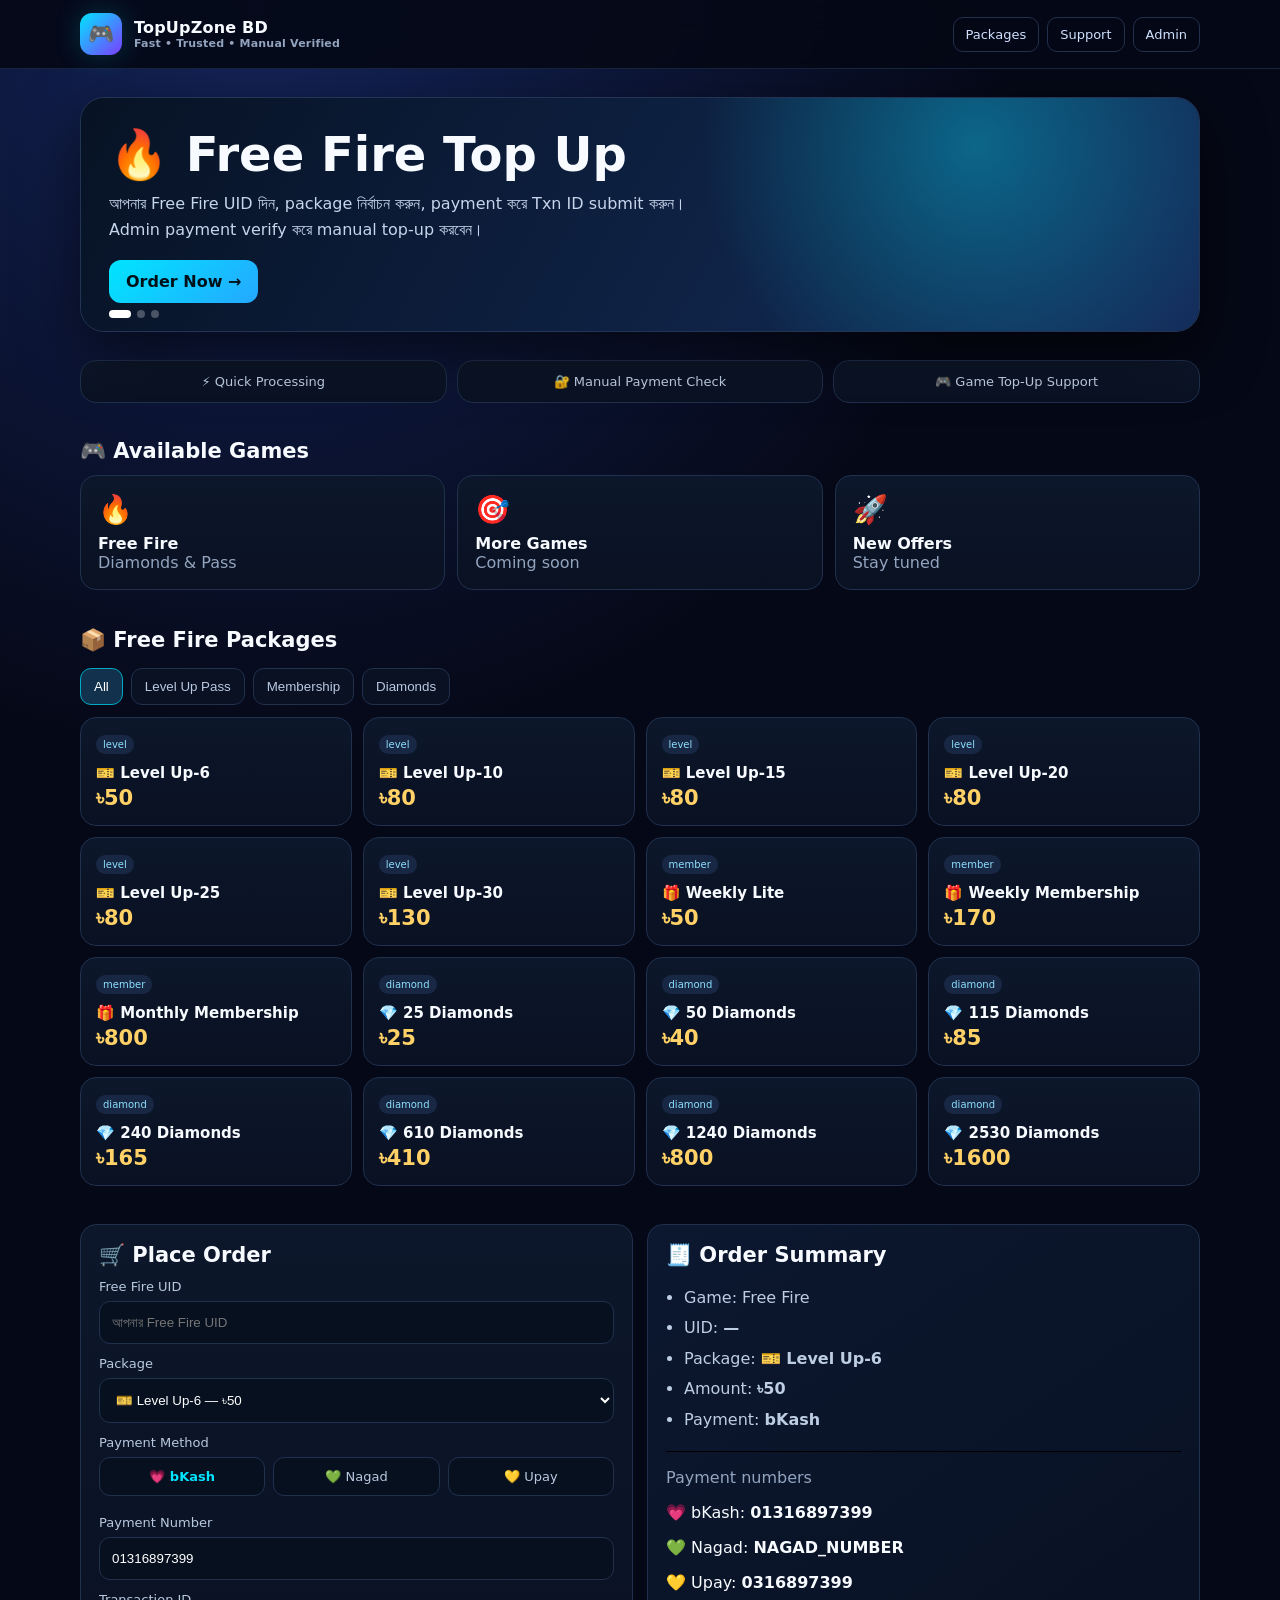
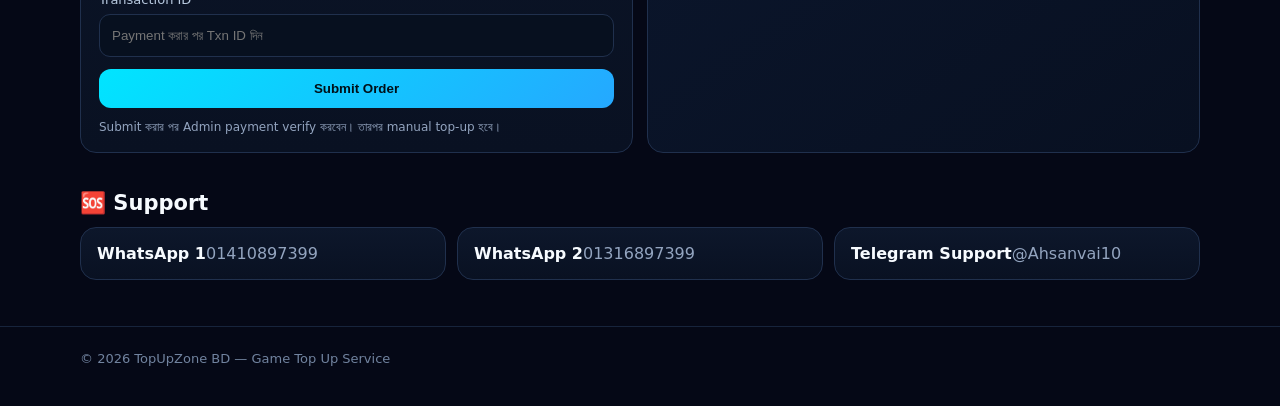
==== website/index.html @ 5e8ba245 "Add files via upload" ====
<!doctype html>
<html lang="bn">
<head>
<meta charset="utf-8">
<meta name="viewport" content="width=device-width,initial-scale=1,viewport-fit=cover">
<meta name="theme-color" content="#050816">
<title>TopUpZone BD — Game Top Up</title>
<style>
:root{--bg:#050816;--card:#0b1224;--card2:#101a31;--text:#f7fbff;--muted:#93a4bf;--line:#20304d;--primary:#00e5ff;--accent:#7c3cff;--ok:#18c985;--danger:#ff4d6d;--gold:#ffd166}
*{box-sizing:border-box}body{margin:0;background:radial-gradient(circle at 20% 0%,#14245a 0,#050816 34%),#050816;color:var(--text);font-family:system-ui,-apple-system,Segoe UI,Roboto,Noto Sans Bengali,sans-serif}a{color:inherit;text-decoration:none}.wrap{width:min(1120px,92%);margin:auto}.header{position:sticky;top:0;z-index:20;background:rgba(5,8,22,.9);backdrop-filter:blur(14px);border-bottom:1px solid #17243c}.nav{min-height:68px;display:flex;align-items:center;gap:12px}.logo{width:42px;height:42px;border-radius:12px;display:grid;place-items:center;background:linear-gradient(135deg,var(--primary),var(--accent));font-size:21px;font-weight:900;box-shadow:0 0 28px #00e5ff33}.brand{font-weight:900;letter-spacing:.2px}.brand small{display:block;color:var(--muted);font-weight:600;font-size:11px}.navlinks{margin-left:auto;display:flex;gap:8px}.navlinks a{padding:9px 12px;border:1px solid var(--line);border-radius:10px;color:#cfe1ff;font-size:13px}.hero{padding:28px 0 14px}.slider{position:relative;overflow:hidden;border:1px solid #233455;border-radius:24px;min-height:235px;background:#101a31;box-shadow:0 22px 60px #0008}.slide{position:absolute;inset:0;display:flex;align-items:center;padding:28px;opacity:0;transform:scale(1.03);transition:.65s ease}.slide.active{opacity:1;transform:scale(1)}.slide:nth-child(1){background:radial-gradient(circle at 80% 20%,#00e5ff55,transparent 30%),linear-gradient(120deg,#071224,#142e5d)}.slide:nth-child(2){background:radial-gradient(circle at 80% 20%,#ff3ca955,transparent 30%),linear-gradient(120deg,#210b2f,#44134f)}.slide:nth-child(3){background:radial-gradient(circle at 80% 20%,#7c3cff66,transparent 30%),linear-gradient(120deg,#130a2b,#25205d)}.hero h1{font-size:clamp(28px,6vw,48px);margin:0 0 8px}.hero p{max-width:600px;color:#c7d5ec;line-height:1.6;margin:0 0 18px}.btn{display:inline-flex;align-items:center;justify-content:center;border:0;border-radius:12px;padding:12px 17px;font-weight:800;cursor:pointer}.btn-primary{background:linear-gradient(135deg,var(--primary),#25a8ff);color:#001018}.dots{position:absolute;bottom:13px;left:28px;display:flex;gap:6px}.dot{width:8px;height:8px;border-radius:50%;background:#ffffff44}.dot.active{background:#fff;width:22px;border-radius:8px}.trust{display:grid;grid-template-columns:repeat(3,1fr);gap:10px;margin:14px 0 24px}.trust div,.card{background:linear-gradient(180deg,#0d172b,#091122);border:1px solid var(--line);border-radius:16px}.trust div{padding:13px;text-align:center;font-size:13px;color:#c8d7ec}.section{padding:12px 0 26px}.section h2{font-size:21px;margin:0 0 12px}.games{display:grid;grid-template-columns:repeat(3,1fr);gap:12px}.game{padding:17px}.game .icon{font-size:28px}.game b{display:block;margin-top:8px}.muted{color:var(--muted)}.tabs{display:flex;gap:8px;overflow:auto;padding:4px 0 12px}.tab{white-space:nowrap;padding:10px 13px;border:1px solid var(--line);border-radius:11px;background:#091123;color:#b9c9e1;cursor:pointer}.tab.active{background:#11314c;color:#fff;border-color:#00a9c4}.packages{display:grid;grid-template-columns:repeat(4,1fr);gap:11px}.pkg{padding:15px;cursor:pointer;transition:.2s}.pkg:hover{transform:translateY(-2px);border-color:#2f7aaa}.pkg .tag{display:inline-block;font-size:10px;padding:4px 7px;border-radius:999px;background:#182844;color:#8ddfff}.pkg h3{font-size:15px;margin:10px 0 4px}.price{font-size:21px;font-weight:900;color:var(--gold)}.order{display:grid;grid-template-columns:1fr 1fr;gap:14px}.form{padding:18px}.form h2{margin-top:0}.field{margin:12px 0}.field label{display:block;font-size:13px;color:#b8c9df;margin-bottom:7px}input,select{width:100%;padding:13px 12px;border-radius:11px;border:1px solid var(--line);background:#07101f;color:#fff;outline:none}input:focus,select:focus{border-color:#18bcd5}.pay{display:grid;grid-template-columns:repeat(3,1fr);gap:8px}.pay label{border:1px solid var(--line);border-radius:11px;padding:11px;text-align:center;cursor:pointer;background:#07101f;font-size:13px}.pay input{display:none}.pay input:checked+span{color:#00e5ff;font-weight:900}.summary{padding:18px;background:linear-gradient(145deg,#0c1830,#081021);border:1px solid var(--line);border-radius:16px}.summary ul{padding-left:18px;color:#bdcde3;line-height:1.9}.support{display:grid;grid-template-columns:repeat(3,1fr);gap:11px}.support .card{padding:16px}.footer{border-top:1px solid #17243c;margin-top:20px;padding:24px 0 40px;color:#71839f;font-size:13px}.toast{position:fixed;right:16px;bottom:16px;max-width:330px;background:#101b30;border:1px solid #294160;border-radius:14px;padding:14px 16px;box-shadow:0 15px 40px #0008;display:none;z-index:50}.toast.show{display:block}.hidden{display:none!important}@media(max-width:800px){.packages{grid-template-columns:repeat(2,1fr)}.order{grid-template-columns:1fr}.games,.support{grid-template-columns:1fr}.trust{grid-template-columns:1fr}.navlinks a{font-size:12px;padding:8px}.slider{min-height:270px}}@media(max-width:430px){.packages{grid-template-columns:1fr 1fr}.brand{font-size:14px}.navlinks a:first-child{display:none}}
</style>
</head>
<body>
<header class="header"><div class="wrap nav"><div class="logo">🎮</div><div class="brand">TopUpZone BD<small>Fast • Trusted • Manual Verified</small></div><nav class="navlinks"><a href="#packages">Packages</a><a href="#support">Support</a><a href="/admin">Admin</a></nav></div></header>
<main class="wrap">
<section class="hero"><div class="slider">
<div class="slide active"><div><h1>🔥 Free Fire Top Up</h1><p>আপনার Free Fire UID দিন, package নির্বাচন করুন, payment করে Txn ID submit করুন। Admin payment verify করে manual top-up করবেন।</p><a class="btn btn-primary" href="#order">Order Now →</a></div></div>
<div class="slide"><div><h1>💎 Diamonds & Pass</h1><p>Level Up Pass, Weekly/Monthly Membership এবং Diamonds — সব package এক জায়গায়।</p><a class="btn btn-primary" href="#packages">View Packages →</a></div></div>
<div class="slide"><div><h1>🛡️ Manual Verified</h1><p>Payment verification-এর পরই order process হয়। সমস্যা হলে WhatsApp বা Telegram support-এ যোগাযোগ করুন।</p><a class="btn btn-primary" href="#support">Get Support →</a></div></div>
<div class="dots"><i class="dot active"></i><i class="dot"></i><i class="dot"></i></div></div></section>
<div class="trust"><div>⚡ Quick Processing</div><div>🔐 Manual Payment Check</div><div>🎮 Game Top-Up Support</div></div>
<section class="section"><h2>🎮 Available Games</h2><div class="games"><div class="game card"><span class="icon">🔥</span><b>Free Fire</b><span class="muted">Diamonds & Pass</span></div><div class="game card"><span class="icon">🎯</span><b>More Games</b><span class="muted">Coming soon</span></div><div class="game card"><span class="icon">🚀</span><b>New Offers</b><span class="muted">Stay tuned</span></div></div></section>
<section class="section" id="packages"><h2>📦 Free Fire Packages</h2><div class="tabs"><button class="tab active" data-cat="all">All</button><button class="tab" data-cat="level">Level Up Pass</button><button class="tab" data-cat="member">Membership</button><button class="tab" data-cat="diamond">Diamonds</button></div><div class="packages" id="packageGrid"></div></section>
<section class="section" id="order"><div class="order"><div class="form card"><h2>🛒 Place Order</h2><div class="field"><label>Free Fire UID</label><input id="uid" inputmode="numeric" maxlength="20" placeholder="আপনার Free Fire UID"></div><div class="field"><label>Package</label><select id="package"></select></div><div class="field"><label>Payment Method</label><div class="pay"><label><input type="radio" name="pay" value="bKash" checked><span>💗 bKash</span></label><label><input type="radio" name="pay" value="Nagad"><span>💚 Nagad</span></label><label><input type="radio" name="pay" value="Upay"><span>💛 Upay</span></label></div></div><div class="field"><label>Payment Number</label><input id="payNumber" readonly></div><div class="field"><label>Transaction ID</label><input id="txn" maxlength="80" placeholder="Payment করার পর Txn ID দিন"></div><button class="btn btn-primary" id="submitBtn" style="width:100%">Submit Order</button><p class="muted" style="font-size:12px;margin-bottom:0">Submit করার পর Admin payment verify করবেন। তারপর manual top-up হবে।</p></div>
<div class="summary"><h2>🧾 Order Summary</h2><ul><li>Game: Free Fire</li><li>UID: <b id="sumUid">—</b></li><li>Package: <b id="sumPackage">—</b></li><li>Amount: <b id="sumAmount">৳0</b></li><li>Payment: <b id="sumPay">bKash</b></li></ul><hr style="border-color:#20304d;border-width:1px 0 0"><p class="muted">Payment numbers</p><p>💗 bKash: <b id="bkashNo">01316897399</b></p><p>💚 Nagad: <b id="nagadNo">—</b></p><p>💛 Upay: <b id="upayNo">0316897399</b></p></div></div></section>
<section class="section" id="support"><h2>🆘 Support</h2><div class="support"><a class="card" href="https://wa.me/8801410897399"><b>WhatsApp 1</b><span class="muted">01410897399</span></a><a class="card" href="https://wa.me/8801316897399"><b>WhatsApp 2</b><span class="muted">01316897399</span></a><a class="card" href="https://t.me/Ahsanvai10"><b>Telegram Support</b><span class="muted">@Ahsanvai10</span></a></div></section>
</main>
<footer class="footer"><div class="wrap">© 2026 TopUpZone BD — Game Top Up Service</div></footer><div class="toast" id="toast"></div>
<script>
const PAYMENTS={bKash:'01316897399',Nagad:'NAGAD_NUMBER',Upay:'0316897399'};
const PACKAGES=[
['lu6','🎫 Level Up-6',50,'level'],['lu10','🎫 Level Up-10',80,'level'],['lu15','🎫 Level Up-15',80,'level'],['lu20','🎫 Level Up-20',80,'level'],['lu25','🎫 Level Up-25',80,'level'],['lu30','🎫 Level Up-30',130,'level'],
['wlite','🎁 Weekly Lite',50,'member'],['weekly','🎁 Weekly Membership',170,'member'],['monthly','🎁 Monthly Membership',800,'member'],
['d25','💎 25 Diamonds',25,'diamond'],['d50','💎 50 Diamonds',40,'diamond'],['d115','💎 115 Diamonds',85,'diamond'],['d240','💎 240 Diamonds',165,'diamond'],['d610','💎 610 Diamonds',410,'diamond'],['d1240','💎 1240 Diamonds',800,'diamond'],['d2530','💎 2530 Diamonds',1600,'diamond']
];
const $=id=>document.getElementById(id);let selected='all';
function toast(t){$('toast').textContent=t;$('toast').classList.add('show');setTimeout(()=>$('toast').classList.remove('show'),3500)}
function render(){const list=selected==='all'?PACKAGES:PACKAGES.filter(x=>x[3]===selected);$('packageGrid').innerHTML=list.map(p=>`<div class="pkg card" onclick="pick('${p[0]}')"><span class="tag">${p[3]}</span><h3>${p[1]}</h3><div class="price">৳${p[2]}</div></div>`).join('');$('package').innerHTML=list.map(p=>`<option value="${p[0]}">${p[1]} — ৳${p[2]}</option>`).join('');update()}
function pick(k){$('package').value=k;update();$('order').scrollIntoView({behavior:'smooth'})}
function update(){const p=PACKAGES.find(x=>x[0]===$('package').value)||PACKAGES[0];$('sumUid').textContent=$('uid').value||'—';$('sumPackage').textContent=p[1];$('sumAmount').textContent='৳'+p[2];const pay=document.querySelector('input[name=pay]:checked').value;$('sumPay').textContent=pay;$('payNumber').value=PAYMENTS[pay];$('nagadNo').textContent=PAYMENTS.Nagad}
document.querySelectorAll('.tab').forEach(b=>b.onclick=()=>{document.querySelectorAll('.tab').forEach(x=>x.classList.remove('active'));b.classList.add('active');selected=b.dataset.cat;render()});$('uid').oninput=update;$('package').onchange=update;document.querySelectorAll('input[name=pay]').forEach(x=>x.onchange=update);
$('submitBtn').onclick=async()=>{const uid=$('uid').value.trim(),package_key=$('package').value,txn=$('txn').value.trim(),payment_method=document.querySelector('input[name=pay]:checked').value;if(!/^\d{5,20}$/.test(uid))return toast('❌ সঠিক Free Fire UID দিন।');if(txn.length<4)return toast('❌ সঠিক Transaction ID দিন।');$('submitBtn').disabled=true;$('submitBtn').textContent='Submitting…';try{const r=await fetch('/api/orders',{method:'POST',headers:{'Content-Type':'application/json'},body:JSON.stringify({uid,package_key,txn_id:txn,payment_method})});const d=await r.json();if(!r.ok||!d.ok)throw new Error(d.error||'Order failed');toast(`✅ Order #${d.order_id} submitted. Admin verify করবেন।`);$('txn').value='';}catch(e){toast('❌ '+e.message)}finally{$('submitBtn').disabled=false;$('submitBtn').textContent='Submit Order'}};
let slide=0;const slides=document.querySelectorAll('.slide'),dots=document.querySelectorAll('.dot');setInterval(()=>{slides[slide].classList.remove('active');dots[slide].classList.remove('active');slide=(slide+1)%slides.length;slides[slide].classList.add('active');dots[slide].classList.add('active')},5000);render();
</script>
</body></html>
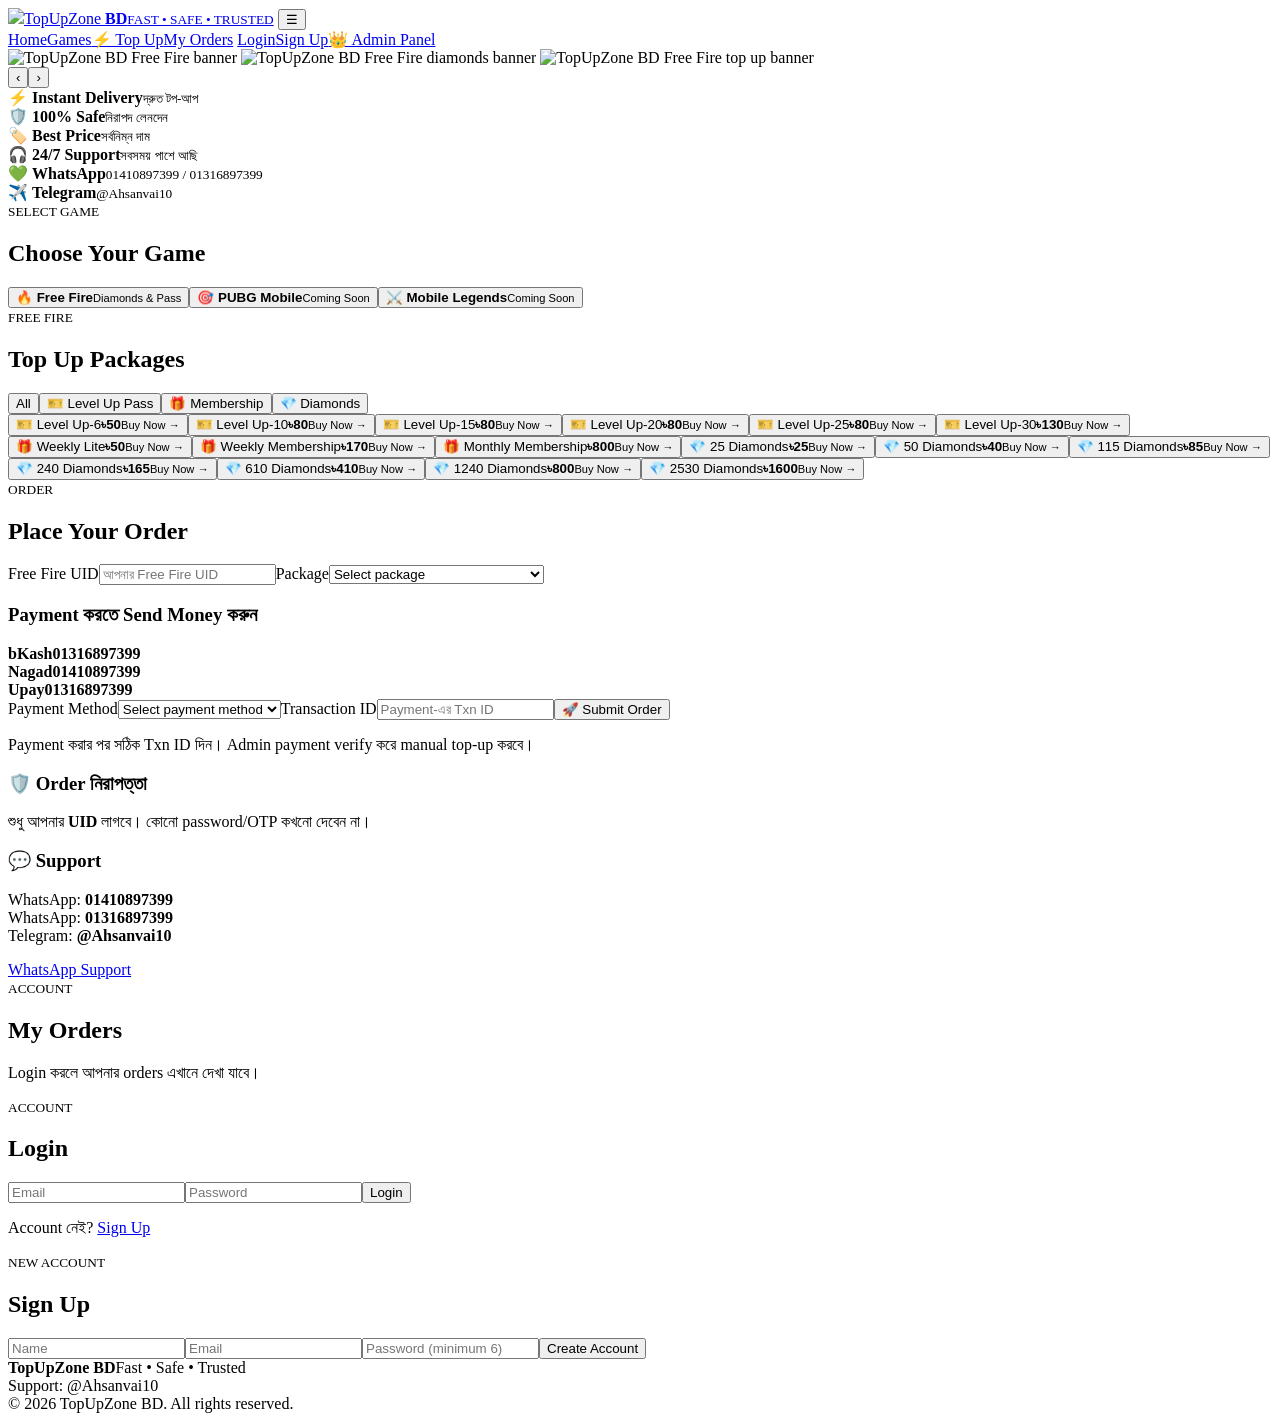
==== commit 4be4af8c: "Add files via upload" ====
--- a/website/index.html
+++ b/website/index.html
@@ -1,45 +1,52 @@
 <!doctype html>
 <html lang="bn">
 <head>
-<meta charset="utf-8">
-<meta name="viewport" content="width=device-width,initial-scale=1,viewport-fit=cover">
-<meta name="theme-color" content="#050816">
-<title>TopUpZone BD — Game Top Up</title>
-<style>
-:root{--bg:#050816;--card:#0b1224;--card2:#101a31;--text:#f7fbff;--muted:#93a4bf;--line:#20304d;--primary:#00e5ff;--accent:#7c3cff;--ok:#18c985;--danger:#ff4d6d;--gold:#ffd166}
-*{box-sizing:border-box}body{margin:0;background:radial-gradient(circle at 20% 0%,#14245a 0,#050816 34%),#050816;color:var(--text);font-family:system-ui,-apple-system,Segoe UI,Roboto,Noto Sans Bengali,sans-serif}a{color:inherit;text-decoration:none}.wrap{width:min(1120px,92%);margin:auto}.header{position:sticky;top:0;z-index:20;background:rgba(5,8,22,.9);backdrop-filter:blur(14px);border-bottom:1px solid #17243c}.nav{min-height:68px;display:flex;align-items:center;gap:12px}.logo{width:42px;height:42px;border-radius:12px;display:grid;place-items:center;background:linear-gradient(135deg,var(--primary),var(--accent));font-size:21px;font-weight:900;box-shadow:0 0 28px #00e5ff33}.brand{font-weight:900;letter-spacing:.2px}.brand small{display:block;color:var(--muted);font-weight:600;font-size:11px}.navlinks{margin-left:auto;display:flex;gap:8px}.navlinks a{padding:9px 12px;border:1px solid var(--line);border-radius:10px;color:#cfe1ff;font-size:13px}.hero{padding:28px 0 14px}.slider{position:relative;overflow:hidden;border:1px solid #233455;border-radius:24px;min-height:235px;background:#101a31;box-shadow:0 22px 60px #0008}.slide{position:absolute;inset:0;display:flex;align-items:center;padding:28px;opacity:0;transform:scale(1.03);transition:.65s ease}.slide.active{opacity:1;transform:scale(1)}.slide:nth-child(1){background:radial-gradient(circle at 80% 20%,#00e5ff55,transparent 30%),linear-gradient(120deg,#071224,#142e5d)}.slide:nth-child(2){background:radial-gradient(circle at 80% 20%,#ff3ca955,transparent 30%),linear-gradient(120deg,#210b2f,#44134f)}.slide:nth-child(3){background:radial-gradient(circle at 80% 20%,#7c3cff66,transparent 30%),linear-gradient(120deg,#130a2b,#25205d)}.hero h1{font-size:clamp(28px,6vw,48px);margin:0 0 8px}.hero p{max-width:600px;color:#c7d5ec;line-height:1.6;margin:0 0 18px}.btn{display:inline-flex;align-items:center;justify-content:center;border:0;border-radius:12px;padding:12px 17px;font-weight:800;cursor:pointer}.btn-primary{background:linear-gradient(135deg,var(--primary),#25a8ff);color:#001018}.dots{position:absolute;bottom:13px;left:28px;display:flex;gap:6px}.dot{width:8px;height:8px;border-radius:50%;background:#ffffff44}.dot.active{background:#fff;width:22px;border-radius:8px}.trust{display:grid;grid-template-columns:repeat(3,1fr);gap:10px;margin:14px 0 24px}.trust div,.card{background:linear-gradient(180deg,#0d172b,#091122);border:1px solid var(--line);border-radius:16px}.trust div{padding:13px;text-align:center;font-size:13px;color:#c8d7ec}.section{padding:12px 0 26px}.section h2{font-size:21px;margin:0 0 12px}.games{display:grid;grid-template-columns:repeat(3,1fr);gap:12px}.game{padding:17px}.game .icon{font-size:28px}.game b{display:block;margin-top:8px}.muted{color:var(--muted)}.tabs{display:flex;gap:8px;overflow:auto;padding:4px 0 12px}.tab{white-space:nowrap;padding:10px 13px;border:1px solid var(--line);border-radius:11px;background:#091123;color:#b9c9e1;cursor:pointer}.tab.active{background:#11314c;color:#fff;border-color:#00a9c4}.packages{display:grid;grid-template-columns:repeat(4,1fr);gap:11px}.pkg{padding:15px;cursor:pointer;transition:.2s}.pkg:hover{transform:translateY(-2px);border-color:#2f7aaa}.pkg .tag{display:inline-block;font-size:10px;padding:4px 7px;border-radius:999px;background:#182844;color:#8ddfff}.pkg h3{font-size:15px;margin:10px 0 4px}.price{font-size:21px;font-weight:900;color:var(--gold)}.order{display:grid;grid-template-columns:1fr 1fr;gap:14px}.form{padding:18px}.form h2{margin-top:0}.field{margin:12px 0}.field label{display:block;font-size:13px;color:#b8c9df;margin-bottom:7px}input,select{width:100%;padding:13px 12px;border-radius:11px;border:1px solid var(--line);background:#07101f;color:#fff;outline:none}input:focus,select:focus{border-color:#18bcd5}.pay{display:grid;grid-template-columns:repeat(3,1fr);gap:8px}.pay label{border:1px solid var(--line);border-radius:11px;padding:11px;text-align:center;cursor:pointer;background:#07101f;font-size:13px}.pay input{display:none}.pay input:checked+span{color:#00e5ff;font-weight:900}.summary{padding:18px;background:linear-gradient(145deg,#0c1830,#081021);border:1px solid var(--line);border-radius:16px}.summary ul{padding-left:18px;color:#bdcde3;line-height:1.9}.support{display:grid;grid-template-columns:repeat(3,1fr);gap:11px}.support .card{padding:16px}.footer{border-top:1px solid #17243c;margin-top:20px;padding:24px 0 40px;color:#71839f;font-size:13px}.toast{position:fixed;right:16px;bottom:16px;max-width:330px;background:#101b30;border:1px solid #294160;border-radius:14px;padding:14px 16px;box-shadow:0 15px 40px #0008;display:none;z-index:50}.toast.show{display:block}.hidden{display:none!important}@media(max-width:800px){.packages{grid-template-columns:repeat(2,1fr)}.order{grid-template-columns:1fr}.games,.support{grid-template-columns:1fr}.trust{grid-template-columns:1fr}.navlinks a{font-size:12px;padding:8px}.slider{min-height:270px}}@media(max-width:430px){.packages{grid-template-columns:1fr 1fr}.brand{font-size:14px}.navlinks a:first-child{display:none}}
-</style>
+<meta charset="utf-8"><meta name="viewport" content="width=device-width,initial-scale=1">
+<title>TopUpZone BD — Free Fire Top Up</title>
+<meta name="description" content="TopUpZone BD — Fast, safe manual Free Fire top up in Bangladesh.">
+<link rel="stylesheet" href="/static/style.css">
 </head>
 <body>
-<header class="header"><div class="wrap nav"><div class="logo">🎮</div><div class="brand">TopUpZone BD<small>Fast • Trusted • Manual Verified</small></div><nav class="navlinks"><a href="#packages">Packages</a><a href="#support">Support</a><a href="/admin">Admin</a></nav></div></header>
-<main class="wrap">
-<section class="hero"><div class="slider">
-<div class="slide active"><div><h1>🔥 Free Fire Top Up</h1><p>আপনার Free Fire UID দিন, package নির্বাচন করুন, payment করে Txn ID submit করুন। Admin payment verify করে manual top-up করবেন।</p><a class="btn btn-primary" href="#order">Order Now →</a></div></div>
-<div class="slide"><div><h1>💎 Diamonds & Pass</h1><p>Level Up Pass, Weekly/Monthly Membership এবং Diamonds — সব package এক জায়গায়।</p><a class="btn btn-primary" href="#packages">View Packages →</a></div></div>
-<div class="slide"><div><h1>🛡️ Manual Verified</h1><p>Payment verification-এর পরই order process হয়। সমস্যা হলে WhatsApp বা Telegram support-এ যোগাযোগ করুন।</p><a class="btn btn-primary" href="#support">Get Support →</a></div></div>
-<div class="dots"><i class="dot active"></i><i class="dot"></i><i class="dot"></i></div></div></section>
-<div class="trust"><div>⚡ Quick Processing</div><div>🔐 Manual Payment Check</div><div>🎮 Game Top-Up Support</div></div>
-<section class="section"><h2>🎮 Available Games</h2><div class="games"><div class="game card"><span class="icon">🔥</span><b>Free Fire</b><span class="muted">Diamonds & Pass</span></div><div class="game card"><span class="icon">🎯</span><b>More Games</b><span class="muted">Coming soon</span></div><div class="game card"><span class="icon">🚀</span><b>New Offers</b><span class="muted">Stay tuned</span></div></div></section>
-<section class="section" id="packages"><h2>📦 Free Fire Packages</h2><div class="tabs"><button class="tab active" data-cat="all">All</button><button class="tab" data-cat="level">Level Up Pass</button><button class="tab" data-cat="member">Membership</button><button class="tab" data-cat="diamond">Diamonds</button></div><div class="packages" id="packageGrid"></div></section>
-<section class="section" id="order"><div class="order"><div class="form card"><h2>🛒 Place Order</h2><div class="field"><label>Free Fire UID</label><input id="uid" inputmode="numeric" maxlength="20" placeholder="আপনার Free Fire UID"></div><div class="field"><label>Package</label><select id="package"></select></div><div class="field"><label>Payment Method</label><div class="pay"><label><input type="radio" name="pay" value="bKash" checked><span>💗 bKash</span></label><label><input type="radio" name="pay" value="Nagad"><span>💚 Nagad</span></label><label><input type="radio" name="pay" value="Upay"><span>💛 Upay</span></label></div></div><div class="field"><label>Payment Number</label><input id="payNumber" readonly></div><div class="field"><label>Transaction ID</label><input id="txn" maxlength="80" placeholder="Payment করার পর Txn ID দিন"></div><button class="btn btn-primary" id="submitBtn" style="width:100%">Submit Order</button><p class="muted" style="font-size:12px;margin-bottom:0">Submit করার পর Admin payment verify করবেন। তারপর manual top-up হবে।</p></div>
-<div class="summary"><h2>🧾 Order Summary</h2><ul><li>Game: Free Fire</li><li>UID: <b id="sumUid">—</b></li><li>Package: <b id="sumPackage">—</b></li><li>Amount: <b id="sumAmount">৳0</b></li><li>Payment: <b id="sumPay">bKash</b></li></ul><hr style="border-color:#20304d;border-width:1px 0 0"><p class="muted">Payment numbers</p><p>💗 bKash: <b id="bkashNo">01316897399</b></p><p>💚 Nagad: <b id="nagadNo">—</b></p><p>💛 Upay: <b id="upayNo">0316897399</b></p></div></div></section>
-<section class="section" id="support"><h2>🆘 Support</h2><div class="support"><a class="card" href="https://wa.me/8801410897399"><b>WhatsApp 1</b><span class="muted">01410897399</span></a><a class="card" href="https://wa.me/8801316897399"><b>WhatsApp 2</b><span class="muted">01316897399</span></a><a class="card" href="https://t.me/Ahsanvai10"><b>Telegram Support</b><span class="muted">@Ahsanvai10</span></a></div></section>
+<header class="nav">
+  <a class="brand" href="#home"><img src="/static/logo.png"><span>TopUpZone <b>BD</b><small>FAST • SAFE • TRUSTED</small></span></a>
+  <button class="menu" onclick="document.body.classList.toggle('nav-open')">☰</button>
+  <nav>
+    <a href="#home">Home</a><a href="#games">Games</a><a href="#topup">⚡ Top Up</a><a href="#orders">My Orders</a>
+    <a href="#login" id="loginLink">Login</a><a href="#signup" id="signupLink">Sign Up</a><a href="/admin/login" class="admin-btn">👑 Admin Panel</a>
+  </nav>
+</header>
+<main id="home">
+<section class="hero-slider">
+  <div class="slides">
+    <img class="slide active" src="/static/banners/banner1.jpg" alt="TopUpZone BD Free Fire banner">
+    <img class="slide" src="/static/banners/banner2.jpg" alt="TopUpZone BD Free Fire diamonds banner">
+    <img class="slide" src="/static/banners/banner3.jpg" alt="TopUpZone BD Free Fire top up banner">
+  </div>
+  <button class="prev" onclick="moveSlide(-1)">‹</button><button class="next" onclick="moveSlide(1)">›</button>
+  <div class="dots"><span class="dot active" onclick="goSlide(0)"></span><span class="dot" onclick="goSlide(1)"></span><span class="dot" onclick="goSlide(2)"></span></div>
+</section>
+<section class="trust"><div>⚡ <b>Instant Delivery</b><small>দ্রুত টপ-আপ</small></div><div>🛡️ <b>100% Safe</b><small>নিরাপদ লেনদেন</small></div><div>🏷️ <b>Best Price</b><small>সর্বনিম্ন দাম</small></div><div>🎧 <b>24/7 Support</b><small>সবসময় পাশে আছি</small></div><div>💚 <b>WhatsApp</b><small>01410897399 / 01316897399</small></div><div>✈️ <b>Telegram</b><small>@Ahsanvai10</small></div></section>
+<section id="games" class="section"><div class="heading"><small>SELECT GAME</small><h2>Choose Your Game</h2></div><div class="games"><button class="game active">🔥 <b>Free Fire</b><small>Diamonds & Pass</small></button><button class="game disabled">🎯 <b>PUBG Mobile</b><small>Coming Soon</small></button><button class="game disabled">⚔️ <b>Mobile Legends</b><small>Coming Soon</small></button></div></section>
+<section id="topup" class="section"><div class="heading"><small>FREE FIRE</small><h2>Top Up Packages</h2></div><div class="tabs"><button class="tab active" onclick="filterPackages('all',this)">All</button><button class="tab" onclick="filterPackages('level',this)">🎫 Level Up Pass</button><button class="tab" onclick="filterPackages('member',this)">🎁 Membership</button><button class="tab" onclick="filterPackages('diamond',this)">💎 Diamonds</button></div><div id="packageGrid" class="packages"></div></section>
+<section id="order" class="section order-section"><div class="heading"><small>ORDER</small><h2>Place Your Order</h2></div><div class="order-layout"><form id="orderForm" class="card"><label>Free Fire UID<input id="uid" inputmode="numeric" pattern="[0-9]{5,20}" placeholder="আপনার Free Fire UID" required></label><label>Package<select id="package" required><option value="">Select package</option></select></label><div class="payment-box"><h3>Payment করতে Send Money করুন</h3><div class="pay-row"><b>bKash</b><strong>01316897399</strong></div><div class="pay-row"><b>Nagad</b><strong>01410897399</strong></div><div class="pay-row"><b>Upay</b><strong>01316897399</strong></div></div><label>Payment Method<select id="payment" required><option value="">Select payment method</option><option>bKash</option><option>Nagad</option><option>Upay</option></select></label><label>Transaction ID<input id="txn" placeholder="Payment-এর Txn ID" required></label><button class="primary" type="submit">🚀 Submit Order</button><p class="muted">Payment করার পর সঠিক Txn ID দিন। Admin payment verify করে manual top-up করবে।</p><div id="orderResult"></div></form><div class="card side-info"><h3>🛡️ Order নিরাপত্তা</h3><p>শুধু আপনার <b>UID</b> লাগবে। কোনো password/OTP কখনো দেবেন না।</p><h3>💬 Support</h3><p>WhatsApp: <b>01410897399</b><br>WhatsApp: <b>01316897399</b><br>Telegram: <b>@Ahsanvai10</b></p><a class="secondary" href="https://wa.me/8801410897399" target="_blank">WhatsApp Support</a></div></div></section>
+<section id="orders" class="section"><div class="heading"><small>ACCOUNT</small><h2>My Orders</h2></div><div id="ordersBox" class="card"><p class="muted">Login করলে আপনার orders এখানে দেখা যাবে।</p></div></section>
+<section id="login" class="auth section"><div class="auth-card"><div class="heading"><small>ACCOUNT</small><h2>Login</h2></div><form id="loginForm"><input id="loginEmail" type="email" placeholder="Email" required><input id="loginPassword" type="password" placeholder="Password" required><button class="primary">Login</button></form><p>Account নেই? <a href="#signup">Sign Up</a></p><div id="loginMsg"></div></div></section>
+<section id="signup" class="auth section"><div class="auth-card"><div class="heading"><small>NEW ACCOUNT</small><h2>Sign Up</h2></div><form id="signupForm"><input id="signupName" placeholder="Name" required><input id="signupEmail" type="email" placeholder="Email" required><input id="signupPassword" type="password" minlength="6" placeholder="Password (minimum 6)" required><button class="primary">Create Account</button></form><div id="signupMsg"></div></div></section>
 </main>
-<footer class="footer"><div class="wrap">© 2026 TopUpZone BD — Game Top Up Service</div></footer><div class="toast" id="toast"></div>
+<footer><div><b>TopUpZone BD</b><span>Fast • Safe • Trusted</span></div><div>Support: @Ahsanvai10</div><div>© 2026 TopUpZone BD. All rights reserved.</div></footer>
 <script>
-const PAYMENTS={bKash:'01316897399',Nagad:'NAGAD_NUMBER',Upay:'0316897399'};
-const PACKAGES=[
-['lu6','🎫 Level Up-6',50,'level'],['lu10','🎫 Level Up-10',80,'level'],['lu15','🎫 Level Up-15',80,'level'],['lu20','🎫 Level Up-20',80,'level'],['lu25','🎫 Level Up-25',80,'level'],['lu30','🎫 Level Up-30',130,'level'],
-['wlite','🎁 Weekly Lite',50,'member'],['weekly','🎁 Weekly Membership',170,'member'],['monthly','🎁 Monthly Membership',800,'member'],
-['d25','💎 25 Diamonds',25,'diamond'],['d50','💎 50 Diamonds',40,'diamond'],['d115','💎 115 Diamonds',85,'diamond'],['d240','💎 240 Diamonds',165,'diamond'],['d610','💎 610 Diamonds',410,'diamond'],['d1240','💎 1240 Diamonds',800,'diamond'],['d2530','💎 2530 Diamonds',1600,'diamond']
-];
-const $=id=>document.getElementById(id);let selected='all';
-function toast(t){$('toast').textContent=t;$('toast').classList.add('show');setTimeout(()=>$('toast').classList.remove('show'),3500)}
-function render(){const list=selected==='all'?PACKAGES:PACKAGES.filter(x=>x[3]===selected);$('packageGrid').innerHTML=list.map(p=>`<div class="pkg card" onclick="pick('${p[0]}')"><span class="tag">${p[3]}</span><h3>${p[1]}</h3><div class="price">৳${p[2]}</div></div>`).join('');$('package').innerHTML=list.map(p=>`<option value="${p[0]}">${p[1]} — ৳${p[2]}</option>`).join('');update()}
-function pick(k){$('package').value=k;update();$('order').scrollIntoView({behavior:'smooth'})}
-function update(){const p=PACKAGES.find(x=>x[0]===$('package').value)||PACKAGES[0];$('sumUid').textContent=$('uid').value||'—';$('sumPackage').textContent=p[1];$('sumAmount').textContent='৳'+p[2];const pay=document.querySelector('input[name=pay]:checked').value;$('sumPay').textContent=pay;$('payNumber').value=PAYMENTS[pay];$('nagadNo').textContent=PAYMENTS.Nagad}
-document.querySelectorAll('.tab').forEach(b=>b.onclick=()=>{document.querySelectorAll('.tab').forEach(x=>x.classList.remove('active'));b.classList.add('active');selected=b.dataset.cat;render()});$('uid').oninput=update;$('package').onchange=update;document.querySelectorAll('input[name=pay]').forEach(x=>x.onchange=update);
-$('submitBtn').onclick=async()=>{const uid=$('uid').value.trim(),package_key=$('package').value,txn=$('txn').value.trim(),payment_method=document.querySelector('input[name=pay]:checked').value;if(!/^\d{5,20}$/.test(uid))return toast('❌ সঠিক Free Fire UID দিন।');if(txn.length<4)return toast('❌ সঠিক Transaction ID দিন।');$('submitBtn').disabled=true;$('submitBtn').textContent='Submitting…';try{const r=await fetch('/api/orders',{method:'POST',headers:{'Content-Type':'application/json'},body:JSON.stringify({uid,package_key,txn_id:txn,payment_method})});const d=await r.json();if(!r.ok||!d.ok)throw new Error(d.error||'Order failed');toast(`✅ Order #${d.order_id} submitted. Admin verify করবেন।`);$('txn').value='';}catch(e){toast('❌ '+e.message)}finally{$('submitBtn').disabled=false;$('submitBtn').textContent='Submit Order'}};
-let slide=0;const slides=document.querySelectorAll('.slide'),dots=document.querySelectorAll('.dot');setInterval(()=>{slides[slide].classList.remove('active');dots[slide].classList.remove('active');slide=(slide+1)%slides.length;slides[slide].classList.add('active');dots[slide].classList.add('active')},5000);render();
-</script>
-</body></html>
+const packages=[
+['lu6','🎫 Level Up-6',50,'level'],['lu10','🎫 Level Up-10',80,'level'],['lu15','🎫 Level Up-15',80,'level'],['lu20','🎫 Level Up-20',80,'level'],['lu25','🎫 Level Up-25',80,'level'],['lu30','🎫 Level Up-30',130,'level'],['wlite','🎁 Weekly Lite',50,'member'],['weekly','🎁 Weekly Membership',170,'member'],['monthly','🎁 Monthly Membership',800,'member'],['d25','💎 25 Diamonds',25,'diamond'],['d50','💎 50 Diamonds',40,'diamond'],['d115','💎 115 Diamonds',85,'diamond'],['d240','💎 240 Diamonds',165,'diamond'],['d610','💎 610 Diamonds',410,'diamond'],['d1240','💎 1240 Diamonds',800,'diamond'],['d2530','💎 2530 Diamonds',1600,'diamond']];
+let selected=packages[9][0];
+function renderPackages(cat='all'){const g=document.getElementById('packageGrid');g.innerHTML=packages.filter(p=>cat==='all'||p[3]===cat).map(p=>`<button class="package ${p[0]===selected?'selected':''}" onclick="selectPackage('${p[0]}')"><span>${p[1]}</span><b>৳${p[2]}</b><small>Buy Now →</small></button>`).join('')}
+function selectPackage(k){selected=k;const p=packages.find(x=>x[0]===k);document.getElementById('package').value=p[0];renderPackages(currentCat)}
+let currentCat='all';function filterPackages(cat,el){currentCat=cat;document.querySelectorAll('.tab').forEach(x=>x.classList.remove('active'));el.classList.add('active');renderPackages(cat)}
+const sel=document.getElementById('package');sel.innerHTML+='<option disabled>────────</option>'+packages.map(p=>`<option value="${p[0]}">${p[1]} — ৳${p[2]}</option>`).join('');renderPackages();
+let slide=0;function goSlide(i){slide=i;document.querySelectorAll('.slide').forEach((x,j)=>x.classList.toggle('active',j===slide));document.querySelectorAll('.dot').forEach((x,j)=>x.classList.toggle('active',j===slide))}function moveSlide(d){goSlide((slide+d+3)%3)}setInterval(()=>moveSlide(1),5000);
+async function post(url,data,msgEl){const r=await fetch(url,{method:'POST',headers:{'Content-Type':'application/json'},body:JSON.stringify(data)});let j={};try{j=await r.json()}catch{}if(!r.ok)throw new Error(j.error||'Request failed');return j}
+async function refreshOrders(){const box=document.getElementById('ordersBox');try{const r=await fetch('/api/my-orders');const j=await r.json();if(!j.authenticated){box.innerHTML='<p class="muted">My Orders দেখতে Login করুন।</p>';return}box.innerHTML=j.orders.length?j.orders.map(o=>`<div class="order-item"><b>#${o.id}</b> ${o.package_name}<span>UID: ${o.player_id}</span><strong>৳${o.amount}</strong><em>${o.status_label}</em></div>`).join(''):'<p class="muted">এখনও কোনো order নেই।' ;document.getElementById('loginLink').textContent='Logout'}catch{}}
+document.getElementById('orderForm').addEventListener('submit',async e=>{e.preventDefault();const p=packages.find(x=>x[0]===document.getElementById('package').value);if(!p){alert('Package select করুন');return}const box=document.getElementById('orderResult');box.textContent='Submitting...';try{const j=await post('/api/orders',{player_id:document.getElementById('uid').value.trim(),package_name:p[1],payment_method:document.getElementById('payment').value,transaction_id:document.getElementById('txn').value.trim()},box);box.innerHTML=`<div class="success">✅ Order #${j.order_id} submitted! Admin payment verify করবে।</div>`;document.getElementById('orderForm').reset();refreshOrders()}catch(err){box.innerHTML=`<div class="error">❌ ${err.message}</div>`}});
+document.getElementById('loginForm').addEventListener('submit',async e=>{e.preventDefault();try{await post('/api/login',{email:loginEmail.value,password:loginPassword.value});loginMsg.innerHTML='<div class="success">✅ Login successful.</div>';refreshOrders()}catch(err){loginMsg.innerHTML='<div class="error">❌ '+err.message+'</div>'}});
+document.getElementById('signupForm').addEventListener('submit',async e=>{e.preventDefault();try{await post('/api/register',{name:signupName.value,email:signupEmail.value,password:signupPassword.value});signupMsg.innerHTML='<div class="success">✅ Account created. এখন Login করুন।</div>';e.target.reset()}catch(err){signupMsg.innerHTML='<div class="error">❌ '+err.message+'</div>'}});
+refreshOrders();
+</script></body></html>
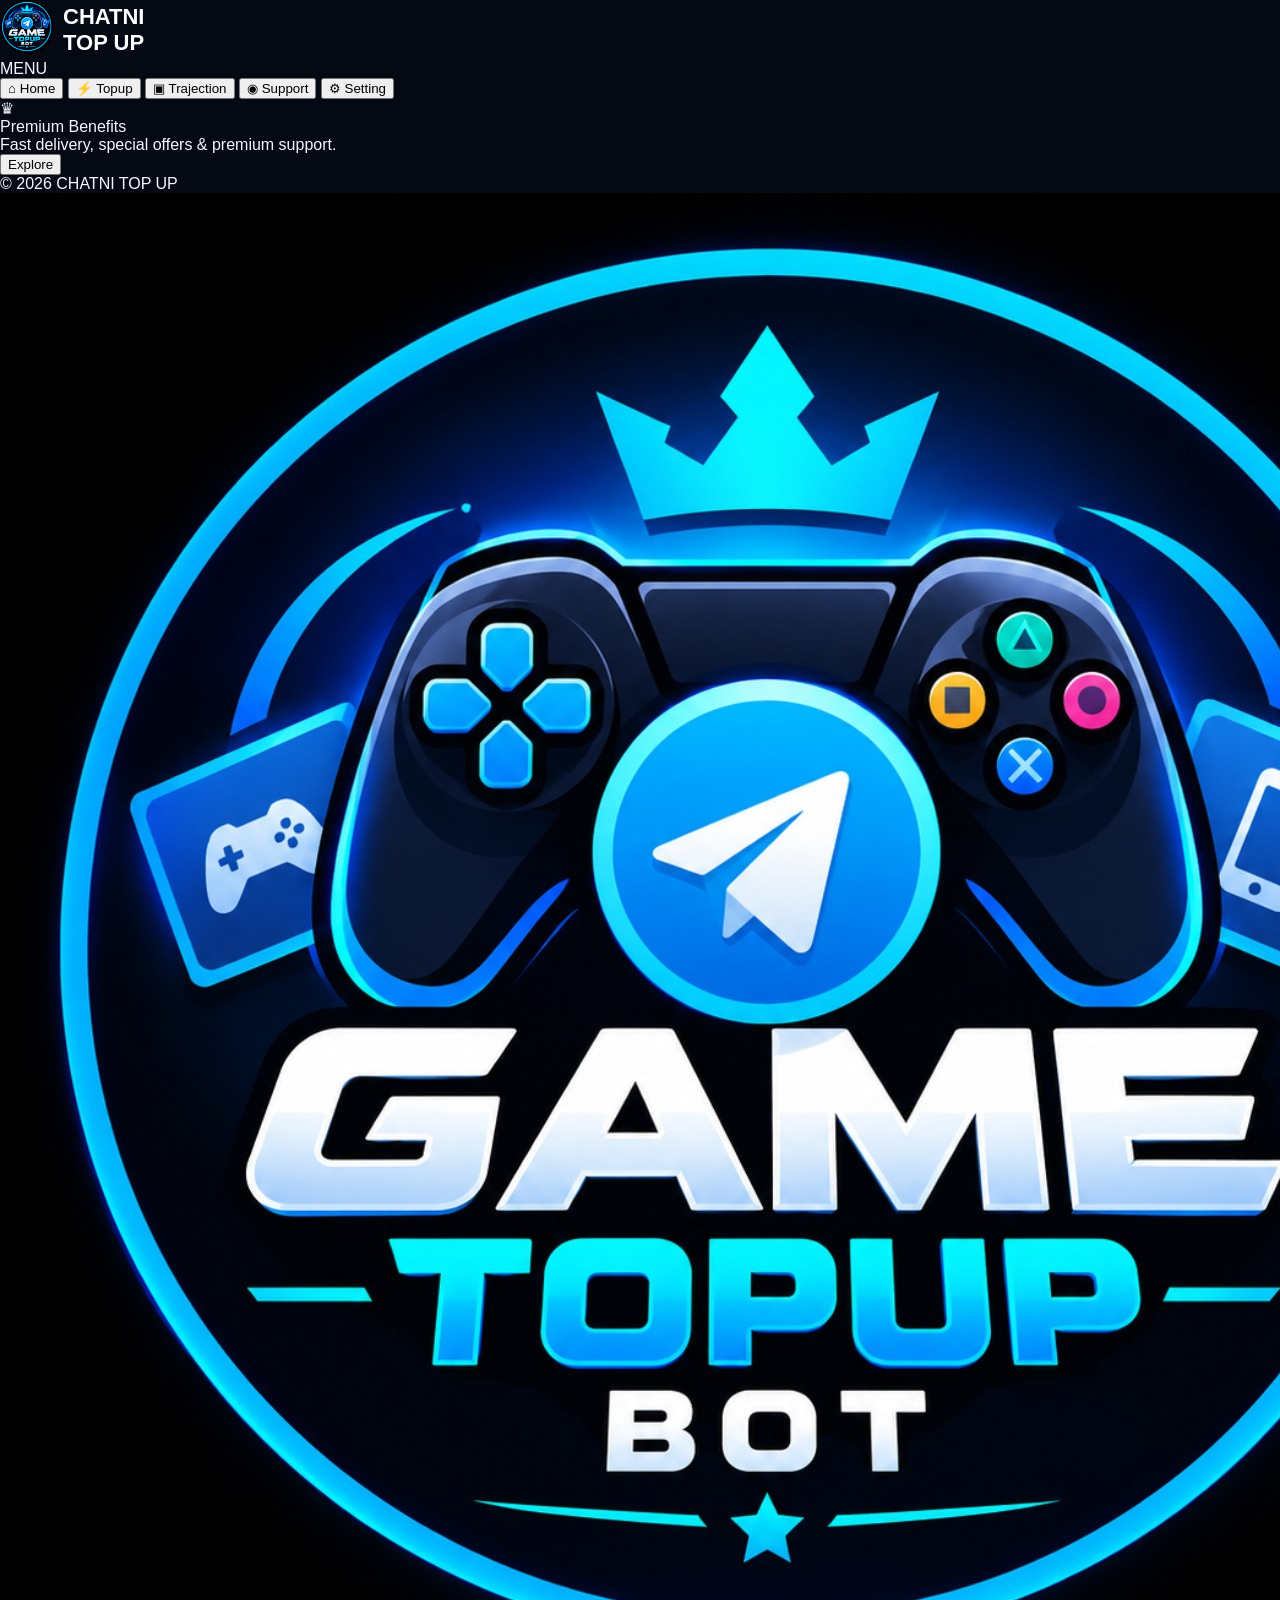
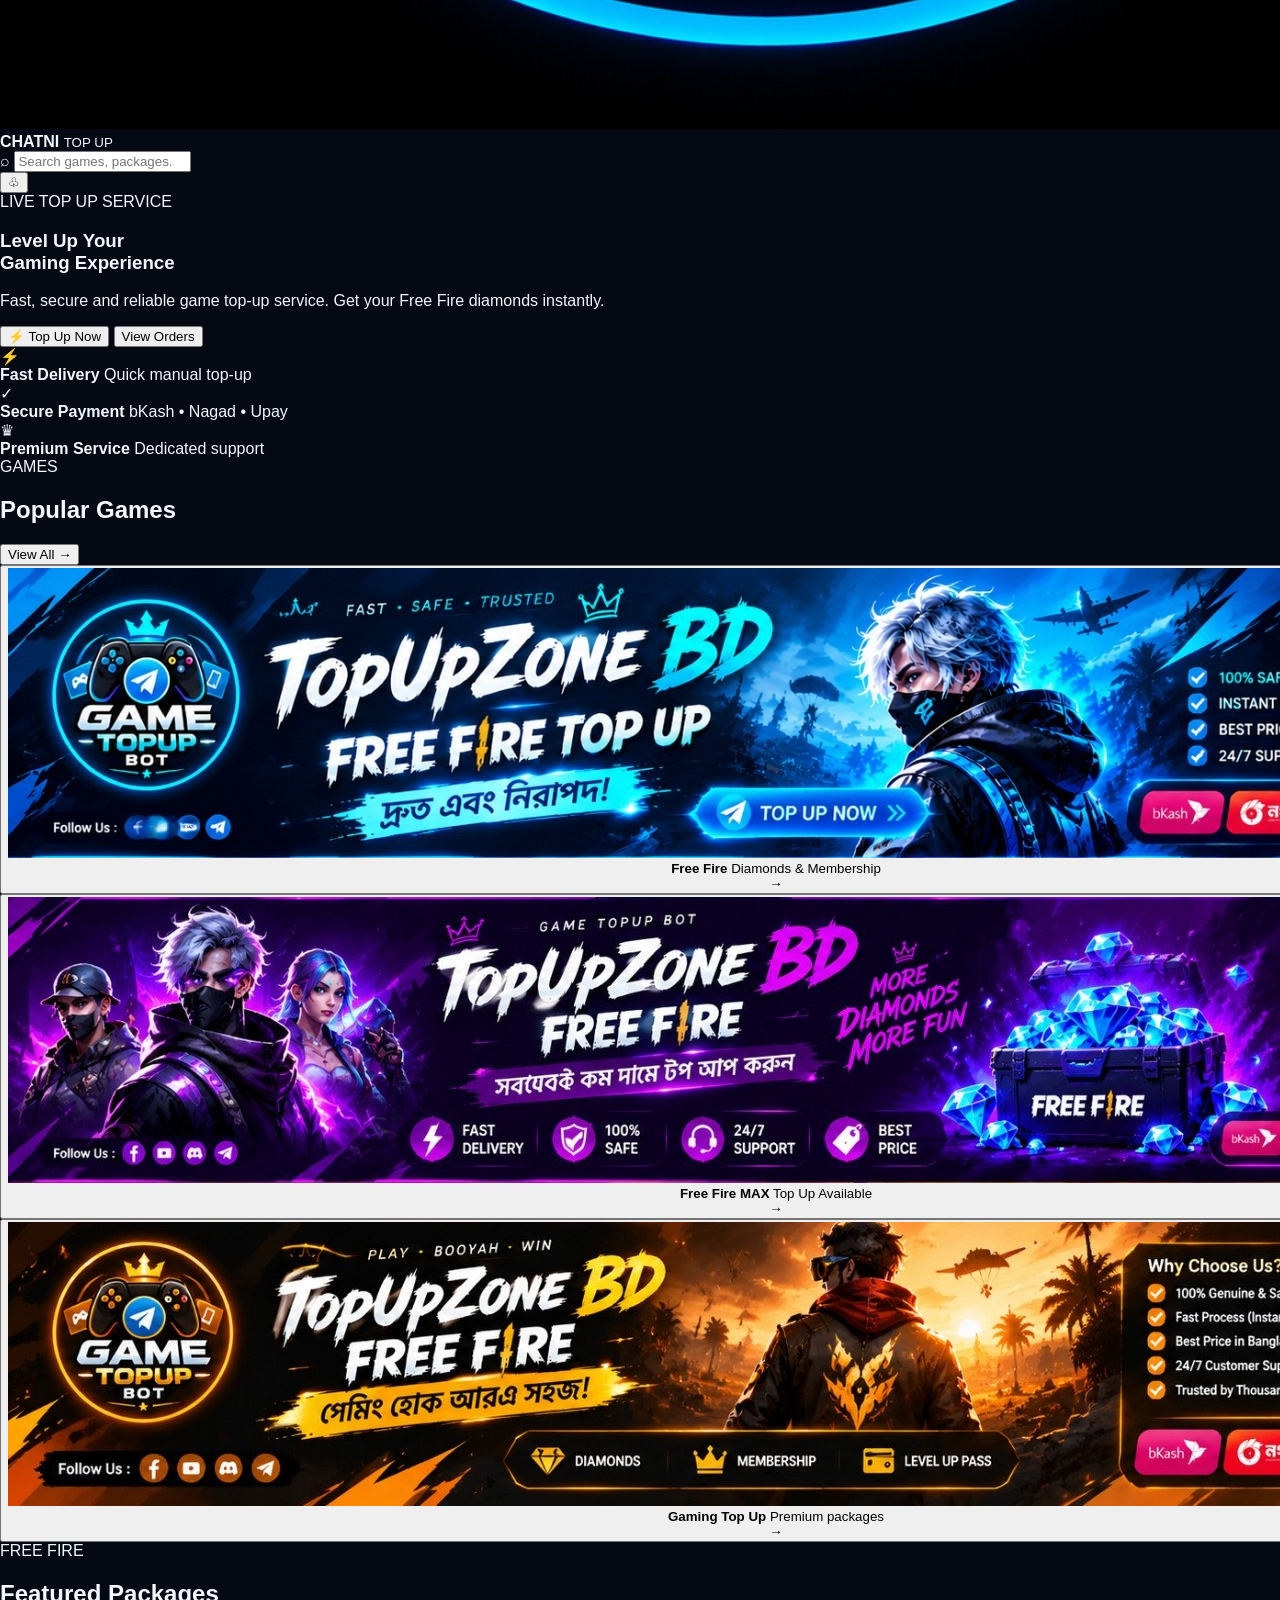
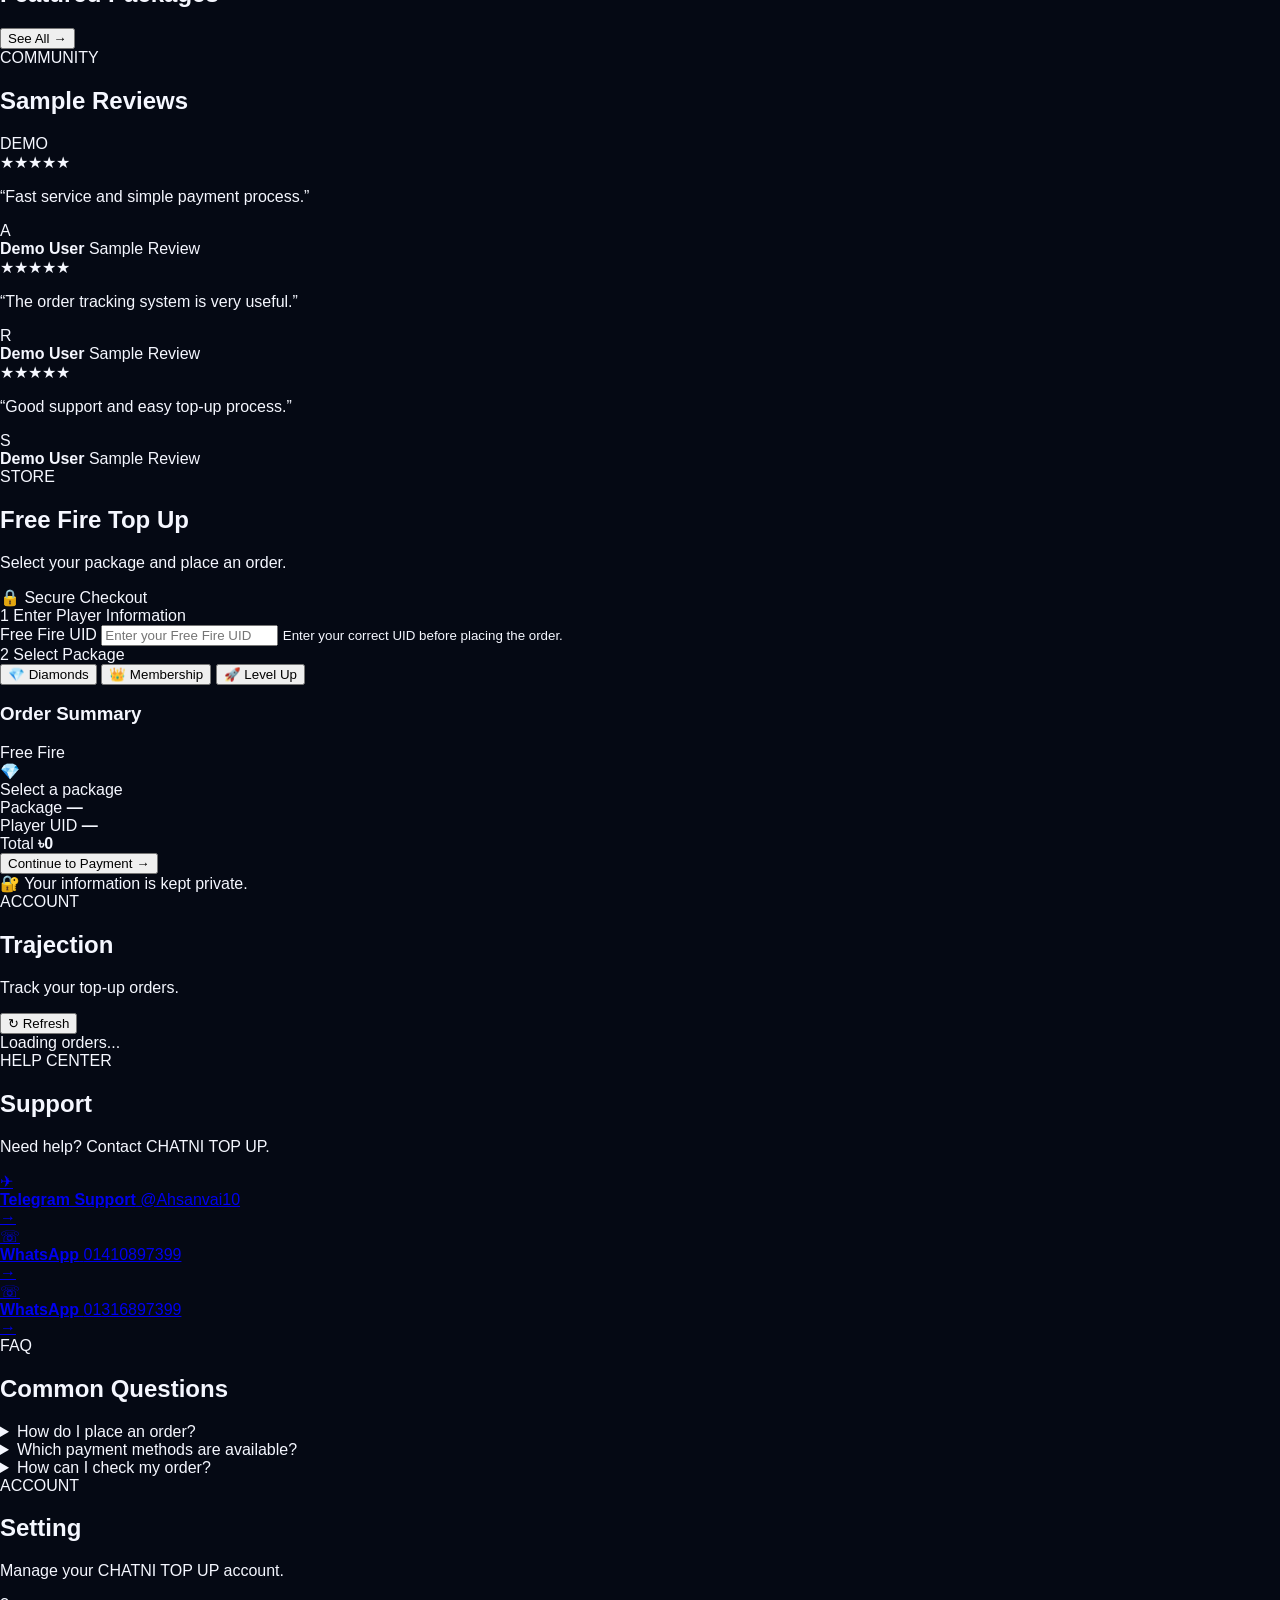
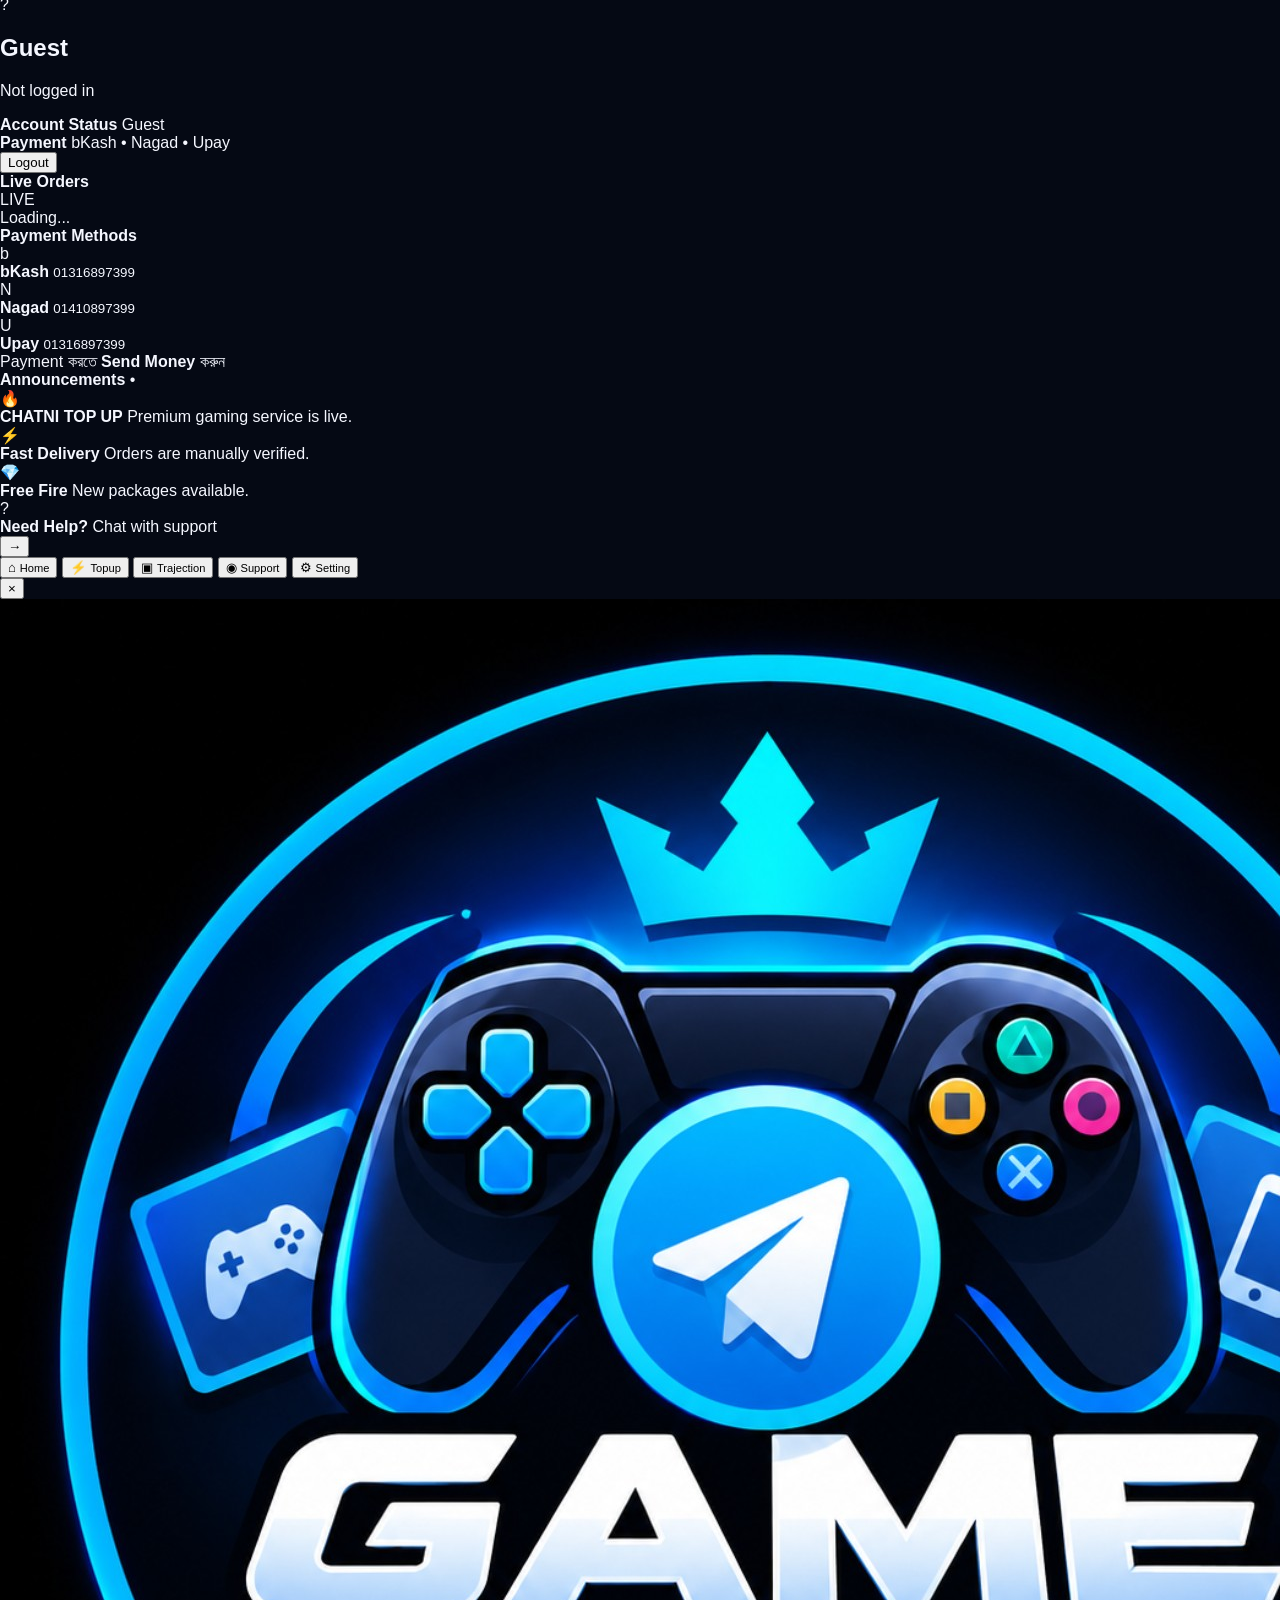
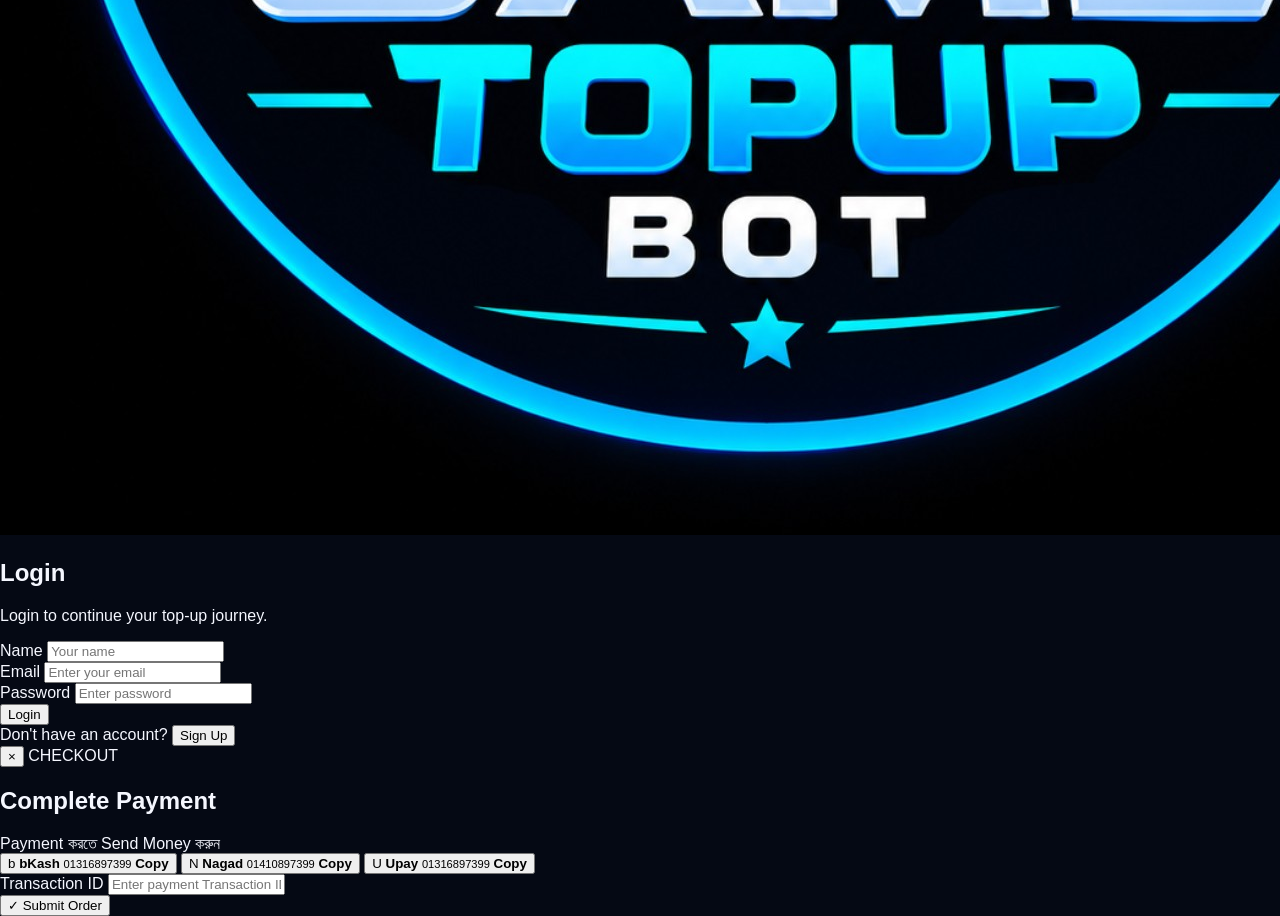
==== commit b0f93485: "Update index.html" ====
--- a/website/index.html
+++ b/website/index.html
@@ -1,52 +1,1067 @@
-<!doctype html>
-<html lang="bn">
+<!DOCTYPE html>
+<html lang="en">
 <head>
-<meta charset="utf-8"><meta name="viewport" content="width=device-width,initial-scale=1">
-<title>TopUpZone BD — Free Fire Top Up</title>
-<meta name="description" content="TopUpZone BD — Fast, safe manual Free Fire top up in Bangladesh.">
-<link rel="stylesheet" href="/static/style.css">
+    <meta charset="UTF-8">
+    <meta name="viewport" content="width=device-width, initial-scale=1.0">
+
+    <title>CHATNI TOP UP — Premium Game Top Up</title>
+
+    <meta name="description"
+          content="CHATNI TOP UP - Fast and secure Free Fire game top up service.">
+
+    <link rel="stylesheet" href="/website/style.css">
 </head>
+
 <body>
-<header class="nav">
-  <a class="brand" href="#home"><img src="/static/logo.png"><span>TopUpZone <b>BD</b><small>FAST • SAFE • TRUSTED</small></span></a>
-  <button class="menu" onclick="document.body.classList.toggle('nav-open')">☰</button>
-  <nav>
-    <a href="#home">Home</a><a href="#games">Games</a><a href="#topup">⚡ Top Up</a><a href="#orders">My Orders</a>
-    <a href="#login" id="loginLink">Login</a><a href="#signup" id="signupLink">Sign Up</a><a href="/admin/login" class="admin-btn">👑 Admin Panel</a>
-  </nav>
-</header>
-<main id="home">
-<section class="hero-slider">
-  <div class="slides">
-    <img class="slide active" src="/static/banners/banner1.jpg" alt="TopUpZone BD Free Fire banner">
-    <img class="slide" src="/static/banners/banner2.jpg" alt="TopUpZone BD Free Fire diamonds banner">
-    <img class="slide" src="/static/banners/banner3.jpg" alt="TopUpZone BD Free Fire top up banner">
-  </div>
-  <button class="prev" onclick="moveSlide(-1)">‹</button><button class="next" onclick="moveSlide(1)">›</button>
-  <div class="dots"><span class="dot active" onclick="goSlide(0)"></span><span class="dot" onclick="goSlide(1)"></span><span class="dot" onclick="goSlide(2)"></span></div>
-</section>
-<section class="trust"><div>⚡ <b>Instant Delivery</b><small>দ্রুত টপ-আপ</small></div><div>🛡️ <b>100% Safe</b><small>নিরাপদ লেনদেন</small></div><div>🏷️ <b>Best Price</b><small>সর্বনিম্ন দাম</small></div><div>🎧 <b>24/7 Support</b><small>সবসময় পাশে আছি</small></div><div>💚 <b>WhatsApp</b><small>01410897399 / 01316897399</small></div><div>✈️ <b>Telegram</b><small>@Ahsanvai10</small></div></section>
-<section id="games" class="section"><div class="heading"><small>SELECT GAME</small><h2>Choose Your Game</h2></div><div class="games"><button class="game active">🔥 <b>Free Fire</b><small>Diamonds & Pass</small></button><button class="game disabled">🎯 <b>PUBG Mobile</b><small>Coming Soon</small></button><button class="game disabled">⚔️ <b>Mobile Legends</b><small>Coming Soon</small></button></div></section>
-<section id="topup" class="section"><div class="heading"><small>FREE FIRE</small><h2>Top Up Packages</h2></div><div class="tabs"><button class="tab active" onclick="filterPackages('all',this)">All</button><button class="tab" onclick="filterPackages('level',this)">🎫 Level Up Pass</button><button class="tab" onclick="filterPackages('member',this)">🎁 Membership</button><button class="tab" onclick="filterPackages('diamond',this)">💎 Diamonds</button></div><div id="packageGrid" class="packages"></div></section>
-<section id="order" class="section order-section"><div class="heading"><small>ORDER</small><h2>Place Your Order</h2></div><div class="order-layout"><form id="orderForm" class="card"><label>Free Fire UID<input id="uid" inputmode="numeric" pattern="[0-9]{5,20}" placeholder="আপনার Free Fire UID" required></label><label>Package<select id="package" required><option value="">Select package</option></select></label><div class="payment-box"><h3>Payment করতে Send Money করুন</h3><div class="pay-row"><b>bKash</b><strong>01316897399</strong></div><div class="pay-row"><b>Nagad</b><strong>01410897399</strong></div><div class="pay-row"><b>Upay</b><strong>01316897399</strong></div></div><label>Payment Method<select id="payment" required><option value="">Select payment method</option><option>bKash</option><option>Nagad</option><option>Upay</option></select></label><label>Transaction ID<input id="txn" placeholder="Payment-এর Txn ID" required></label><button class="primary" type="submit">🚀 Submit Order</button><p class="muted">Payment করার পর সঠিক Txn ID দিন। Admin payment verify করে manual top-up করবে।</p><div id="orderResult"></div></form><div class="card side-info"><h3>🛡️ Order নিরাপত্তা</h3><p>শুধু আপনার <b>UID</b> লাগবে। কোনো password/OTP কখনো দেবেন না।</p><h3>💬 Support</h3><p>WhatsApp: <b>01410897399</b><br>WhatsApp: <b>01316897399</b><br>Telegram: <b>@Ahsanvai10</b></p><a class="secondary" href="https://wa.me/8801410897399" target="_blank">WhatsApp Support</a></div></div></section>
-<section id="orders" class="section"><div class="heading"><small>ACCOUNT</small><h2>My Orders</h2></div><div id="ordersBox" class="card"><p class="muted">Login করলে আপনার orders এখানে দেখা যাবে।</p></div></section>
-<section id="login" class="auth section"><div class="auth-card"><div class="heading"><small>ACCOUNT</small><h2>Login</h2></div><form id="loginForm"><input id="loginEmail" type="email" placeholder="Email" required><input id="loginPassword" type="password" placeholder="Password" required><button class="primary">Login</button></form><p>Account নেই? <a href="#signup">Sign Up</a></p><div id="loginMsg"></div></div></section>
-<section id="signup" class="auth section"><div class="auth-card"><div class="heading"><small>NEW ACCOUNT</small><h2>Sign Up</h2></div><form id="signupForm"><input id="signupName" placeholder="Name" required><input id="signupEmail" type="email" placeholder="Email" required><input id="signupPassword" type="password" minlength="6" placeholder="Password (minimum 6)" required><button class="primary">Create Account</button></form><div id="signupMsg"></div></div></section>
-</main>
-<footer><div><b>TopUpZone BD</b><span>Fast • Safe • Trusted</span></div><div>Support: @Ahsanvai10</div><div>© 2026 TopUpZone BD. All rights reserved.</div></footer>
-<script>
-const packages=[
-['lu6','🎫 Level Up-6',50,'level'],['lu10','🎫 Level Up-10',80,'level'],['lu15','🎫 Level Up-15',80,'level'],['lu20','🎫 Level Up-20',80,'level'],['lu25','🎫 Level Up-25',80,'level'],['lu30','🎫 Level Up-30',130,'level'],['wlite','🎁 Weekly Lite',50,'member'],['weekly','🎁 Weekly Membership',170,'member'],['monthly','🎁 Monthly Membership',800,'member'],['d25','💎 25 Diamonds',25,'diamond'],['d50','💎 50 Diamonds',40,'diamond'],['d115','💎 115 Diamonds',85,'diamond'],['d240','💎 240 Diamonds',165,'diamond'],['d610','💎 610 Diamonds',410,'diamond'],['d1240','💎 1240 Diamonds',800,'diamond'],['d2530','💎 2530 Diamonds',1600,'diamond']];
-let selected=packages[9][0];
-function renderPackages(cat='all'){const g=document.getElementById('packageGrid');g.innerHTML=packages.filter(p=>cat==='all'||p[3]===cat).map(p=>`<button class="package ${p[0]===selected?'selected':''}" onclick="selectPackage('${p[0]}')"><span>${p[1]}</span><b>৳${p[2]}</b><small>Buy Now →</small></button>`).join('')}
-function selectPackage(k){selected=k;const p=packages.find(x=>x[0]===k);document.getElementById('package').value=p[0];renderPackages(currentCat)}
-let currentCat='all';function filterPackages(cat,el){currentCat=cat;document.querySelectorAll('.tab').forEach(x=>x.classList.remove('active'));el.classList.add('active');renderPackages(cat)}
-const sel=document.getElementById('package');sel.innerHTML+='<option disabled>────────</option>'+packages.map(p=>`<option value="${p[0]}">${p[1]} — ৳${p[2]}</option>`).join('');renderPackages();
-let slide=0;function goSlide(i){slide=i;document.querySelectorAll('.slide').forEach((x,j)=>x.classList.toggle('active',j===slide));document.querySelectorAll('.dot').forEach((x,j)=>x.classList.toggle('active',j===slide))}function moveSlide(d){goSlide((slide+d+3)%3)}setInterval(()=>moveSlide(1),5000);
-async function post(url,data,msgEl){const r=await fetch(url,{method:'POST',headers:{'Content-Type':'application/json'},body:JSON.stringify(data)});let j={};try{j=await r.json()}catch{}if(!r.ok)throw new Error(j.error||'Request failed');return j}
-async function refreshOrders(){const box=document.getElementById('ordersBox');try{const r=await fetch('/api/my-orders');const j=await r.json();if(!j.authenticated){box.innerHTML='<p class="muted">My Orders দেখতে Login করুন।</p>';return}box.innerHTML=j.orders.length?j.orders.map(o=>`<div class="order-item"><b>#${o.id}</b> ${o.package_name}<span>UID: ${o.player_id}</span><strong>৳${o.amount}</strong><em>${o.status_label}</em></div>`).join(''):'<p class="muted">এখনও কোনো order নেই।' ;document.getElementById('loginLink').textContent='Logout'}catch{}}
-document.getElementById('orderForm').addEventListener('submit',async e=>{e.preventDefault();const p=packages.find(x=>x[0]===document.getElementById('package').value);if(!p){alert('Package select করুন');return}const box=document.getElementById('orderResult');box.textContent='Submitting...';try{const j=await post('/api/orders',{player_id:document.getElementById('uid').value.trim(),package_name:p[1],payment_method:document.getElementById('payment').value,transaction_id:document.getElementById('txn').value.trim()},box);box.innerHTML=`<div class="success">✅ Order #${j.order_id} submitted! Admin payment verify করবে।</div>`;document.getElementById('orderForm').reset();refreshOrders()}catch(err){box.innerHTML=`<div class="error">❌ ${err.message}</div>`}});
-document.getElementById('loginForm').addEventListener('submit',async e=>{e.preventDefault();try{await post('/api/login',{email:loginEmail.value,password:loginPassword.value});loginMsg.innerHTML='<div class="success">✅ Login successful.</div>';refreshOrders()}catch(err){loginMsg.innerHTML='<div class="error">❌ '+err.message+'</div>'}});
-document.getElementById('signupForm').addEventListener('submit',async e=>{e.preventDefault();try{await post('/api/register',{name:signupName.value,email:signupEmail.value,password:signupPassword.value});signupMsg.innerHTML='<div class="success">✅ Account created. এখন Login করুন।</div>';e.target.reset()}catch(err){signupMsg.innerHTML='<div class="error">❌ '+err.message+'</div>'}});
-refreshOrders();
-</script></body></html>
+
+<!-- =========================
+     APP
+========================= -->
+<div class="app-shell">
+
+    <!-- =========================
+         DESKTOP SIDEBAR
+    ========================== -->
+    <aside class="sidebar">
+
+        <div class="brand">
+            <div class="brand-logo">
+                <img src="/website/logo.png" alt="CHATNI TOP UP">
+            </div>
+
+            <div>
+                <div class="brand-name">CHATNI</div>
+                <div class="brand-sub">TOP UP</div>
+            </div>
+        </div>
+
+        <div class="side-section-title">MENU</div>
+
+        <nav class="side-nav">
+
+            <button class="nav-item active"
+                    data-page="home"
+                    onclick="showPage('home')">
+                <span class="nav-icon">⌂</span>
+                <span>Home</span>
+            </button>
+
+            <button class="nav-item"
+                    data-page="topup"
+                    onclick="showPage('topup')">
+                <span class="nav-icon">⚡</span>
+                <span>Topup</span>
+            </button>
+
+            <button class="nav-item"
+                    data-page="orders"
+                    onclick="showPage('orders')">
+                <span class="nav-icon">▣</span>
+                <span>Trajection</span>
+            </button>
+
+            <button class="nav-item"
+                    data-page="support"
+                    onclick="showPage('support')">
+                <span class="nav-icon">◉</span>
+                <span>Support</span>
+            </button>
+
+            <button class="nav-item"
+                    data-page="settings"
+                    onclick="showPage('settings')">
+                <span class="nav-icon">⚙</span>
+                <span>Setting</span>
+            </button>
+
+        </nav>
+
+        <div class="sidebar-spacer"></div>
+
+        <div class="premium-box">
+            <div class="premium-icon">♛</div>
+            <div class="premium-title">Premium Benefits</div>
+            <div class="premium-text">
+                Fast delivery, special offers & premium support.
+            </div>
+            <button onclick="showPage('topup')">
+                Explore
+            </button>
+        </div>
+
+        <div class="sidebar-footer">
+            © 2026 CHATNI TOP UP
+        </div>
+
+    </aside>
+
+
+    <!-- =========================
+         MAIN AREA
+    ========================== -->
+    <main class="main-area">
+
+        <!-- TOP HEADER -->
+        <header class="top-header">
+
+            <div class="mobile-brand">
+                <img src="/website/logo.png" alt="">
+                <div>
+                    <strong>CHATNI</strong>
+                    <small>TOP UP</small>
+                </div>
+            </div>
+
+            <div class="search-box">
+                <span>⌕</span>
+                <input
+                    id="globalSearch"
+                    type="search"
+                    placeholder="Search games, packages..."
+                    autocomplete="off"
+                >
+            </div>
+
+            <div class="header-actions">
+
+                <button class="icon-button"
+                        onclick="showPage('support')"
+                        title="Support">
+                    ♧
+                </button>
+
+                <div id="headerAccount"></div>
+
+            </div>
+
+        </header>
+
+
+        <!-- =========================
+             CONTENT
+        ========================== -->
+        <div class="content-area">
+
+            <!-- =====================
+                 HOME PAGE
+            ====================== -->
+            <section id="page-home" class="page active">
+
+                <!-- HERO -->
+                <section class="hero-card">
+
+                    <div class="hero-background"></div>
+
+                    <div class="hero-content">
+
+                        <div class="hero-badge">
+                            <span class="pulse-dot"></span>
+                            LIVE TOP UP SERVICE
+                        </div>
+
+                        <h1>
+                            Level Up Your<br>
+                            <span>Gaming Experience</span>
+                        </h1>
+
+                        <p>
+                            Fast, secure and reliable game top-up service.
+                            Get your Free Fire diamonds instantly.
+                        </p>
+
+                        <div class="hero-buttons">
+
+                            <button class="primary-btn"
+                                    onclick="showPage('topup')">
+                                ⚡ Top Up Now
+                            </button>
+
+                            <button class="glass-btn"
+                                    onclick="showPage('orders')">
+                                View Orders
+                            </button>
+
+                        </div>
+
+                    </div>
+
+                    <div class="hero-person">
+                        <img src="/website/hero.jpg"
+                             alt="CHATNI TOP UP"
+                             onerror="this.style.display='none'">
+                    </div>
+
+                    <div class="hero-glow glow-one"></div>
+                    <div class="hero-glow glow-two"></div>
+
+                </section>
+
+
+                <!-- QUICK STATS -->
+                <section class="stats-grid">
+
+                    <div class="stat-card">
+                        <div class="stat-icon purple">⚡</div>
+                        <div>
+                            <strong>Fast Delivery</strong>
+                            <span>Quick manual top-up</span>
+                        </div>
+                    </div>
+
+                    <div class="stat-card">
+                        <div class="stat-icon blue">✓</div>
+                        <div>
+                            <strong>Secure Payment</strong>
+                            <span>bKash • Nagad • Upay</span>
+                        </div>
+                    </div>
+
+                    <div class="stat-card">
+                        <div class="stat-icon pink">♛</div>
+                        <div>
+                            <strong>Premium Service</strong>
+                            <span>Dedicated support</span>
+                        </div>
+                    </div>
+
+                </section>
+
+
+                <!-- POPULAR GAMES -->
+                <section class="section-block">
+
+                    <div class="section-heading">
+                        <div>
+                            <span class="eyebrow">GAMES</span>
+                            <h2>Popular Games</h2>
+                        </div>
+
+                        <button class="text-btn"
+                                onclick="showPage('topup')">
+                            View All →
+                        </button>
+                    </div>
+
+                    <div class="games-grid">
+
+                        <button class="game-card selected"
+                                onclick="selectGame('Free Fire')">
+
+                            <div class="game-image">
+                                <img src="/website/banner1.jpg"
+                                     alt="Free Fire">
+                            </div>
+
+                            <div class="game-info">
+                                <strong>Free Fire</strong>
+                                <span>Diamonds & Membership</span>
+                            </div>
+
+                            <span class="game-arrow">→</span>
+
+                        </button>
+
+                        <button class="game-card"
+                                onclick="selectGame('Free Fire')">
+
+                            <div class="game-image">
+                                <img src="/website/banner2.jpg"
+                                     alt="Free Fire">
+                            </div>
+
+                            <div class="game-info">
+                                <strong>Free Fire MAX</strong>
+                                <span>Top Up Available</span>
+                            </div>
+
+                            <span class="game-arrow">→</span>
+
+                        </button>
+
+                        <button class="game-card"
+                                onclick="selectGame('Free Fire')">
+
+                            <div class="game-image">
+                                <img src="/website/banner3.jpg"
+                                     alt="Gaming">
+                            </div>
+
+                            <div class="game-info">
+                                <strong>Gaming Top Up</strong>
+                                <span>Premium packages</span>
+                            </div>
+
+                            <span class="game-arrow">→</span>
+
+                        </button>
+
+                    </div>
+
+                </section>
+
+
+                <!-- FEATURED PACKAGES -->
+                <section class="section-block">
+
+                    <div class="section-heading">
+
+                        <div>
+                            <span class="eyebrow">FREE FIRE</span>
+                            <h2>Featured Packages</h2>
+                        </div>
+
+                        <button class="text-btn"
+                                onclick="showPage('topup')">
+                            See All →
+                        </button>
+
+                    </div>
+
+                    <div id="featuredPackages"
+                         class="package-grid">
+                    </div>
+
+                </section>
+
+
+                <!-- DEMO REVIEWS -->
+                <section class="section-block">
+
+                    <div class="section-heading">
+
+                        <div>
+                            <span class="eyebrow">COMMUNITY</span>
+                            <h2>Sample Reviews</h2>
+                        </div>
+
+                        <span class="demo-label">
+                            DEMO
+                        </span>
+
+                    </div>
+
+                    <div class="reviews-grid">
+
+                        <div class="review-card">
+                            <div class="stars">★★★★★</div>
+                            <p>
+                                “Fast service and simple payment process.”
+                            </p>
+                            <div class="review-user">
+                                <div class="avatar">A</div>
+                                <div>
+                                    <strong>Demo User</strong>
+                                    <span>Sample Review</span>
+                                </div>
+                            </div>
+                        </div>
+
+                        <div class="review-card">
+                            <div class="stars">★★★★★</div>
+                            <p>
+                                “The order tracking system is very useful.”
+                            </p>
+                            <div class="review-user">
+                                <div class="avatar">R</div>
+                                <div>
+                                    <strong>Demo User</strong>
+                                    <span>Sample Review</span>
+                                </div>
+                            </div>
+                        </div>
+
+                        <div class="review-card">
+                            <div class="stars">★★★★★</div>
+                            <p>
+                                “Good support and easy top-up process.”
+                            </p>
+                            <div class="review-user">
+                                <div class="avatar">S</div>
+                                <div>
+                                    <strong>Demo User</strong>
+                                    <span>Sample Review</span>
+                                </div>
+                            </div>
+                        </div>
+
+                    </div>
+
+                </section>
+
+            </section>
+
+
+            <!-- =====================
+                 TOPUP PAGE
+            ====================== -->
+            <section id="page-topup" class="page">
+
+                <div class="page-title-row">
+                    <div>
+                        <span class="eyebrow">STORE</span>
+                        <h1>Free Fire Top Up</h1>
+                        <p>Select your package and place an order.</p>
+                    </div>
+
+                    <div class="secure-badge">
+                        🔒 Secure Checkout
+                    </div>
+                </div>
+
+
+                <div class="topup-layout">
+
+                    <div class="topup-main">
+
+                        <div class="uid-card">
+
+                            <div class="card-title">
+                                <span>1</span>
+                                Enter Player Information
+                            </div>
+
+                            <label for="playerUid">
+                                Free Fire UID
+                            </label>
+
+                            <input
+                                id="playerUid"
+                                type="text"
+                                inputmode="numeric"
+                                placeholder="Enter your Free Fire UID"
+                            >
+
+                            <small>
+                                Enter your correct UID before placing the order.
+                            </small>
+
+                        </div>
+
+
+                        <div class="packages-card">
+
+                            <div class="card-title">
+                                <span>2</span>
+                                Select Package
+                            </div>
+
+                            <div class="package-tabs">
+
+                                <button class="package-tab active"
+                                        onclick="filterPackages('Diamonds', this)">
+                                    💎 Diamonds
+                                </button>
+
+                                <button class="package-tab"
+                                        onclick="filterPackages('Membership', this)">
+                                    👑 Membership
+                                </button>
+
+                                <button class="package-tab"
+                                        onclick="filterPackages('Level Up', this)">
+                                    🚀 Level Up
+                                </button>
+
+                            </div>
+
+                            <div id="allPackages"
+                                 class="package-grid">
+                            </div>
+
+                        </div>
+
+                    </div>
+
+
+                    <!-- ORDER SUMMARY -->
+                    <aside class="checkout-card">
+
+                        <div class="checkout-header">
+                            <h3>Order Summary</h3>
+                            <span>Free Fire</span>
+                        </div>
+
+                        <div class="selected-product"
+                             id="selectedProduct">
+
+                            <div class="empty-selection">
+                                <div>💎</div>
+                                <span>Select a package</span>
+                            </div>
+
+                        </div>
+
+                        <div class="summary-line">
+                            <span>Package</span>
+                            <strong id="summaryPackage">—</strong>
+                        </div>
+
+                        <div class="summary-line">
+                            <span>Player UID</span>
+                            <strong id="summaryUid">—</strong>
+                        </div>
+
+                        <div class="summary-divider"></div>
+
+                        <div class="total-line">
+                            <span>Total</span>
+                            <strong id="summaryPrice">৳0</strong>
+                        </div>
+
+                        <button class="primary-btn full-btn"
+                                onclick="openOrderModal()">
+                            Continue to Payment →
+                        </button>
+
+                        <div class="checkout-note">
+                            🔐 Your information is kept private.
+                        </div>
+
+                    </aside>
+
+                </div>
+
+            </section>
+
+
+            <!-- =====================
+                 ORDERS PAGE
+            ====================== -->
+            <section id="page-orders" class="page">
+
+                <div class="page-title-row">
+                    <div>
+                        <span class="eyebrow">ACCOUNT</span>
+                        <h1>Trajection</h1>
+                        <p>Track your top-up orders.</p>
+                    </div>
+
+                    <button class="secondary-btn"
+                            onclick="loadMyOrders()">
+                        ↻ Refresh
+                    </button>
+                </div>
+
+                <div id="ordersContainer"
+                     class="orders-container">
+
+                    <div class="loading-box">
+                        Loading orders...
+                    </div>
+
+                </div>
+
+            </section>
+
+
+            <!-- =====================
+                 SUPPORT PAGE
+            ====================== -->
+            <section id="page-support" class="page">
+
+                <div class="page-title-row">
+                    <div>
+                        <span class="eyebrow">HELP CENTER</span>
+                        <h1>Support</h1>
+                        <p>Need help? Contact CHATNI TOP UP.</p>
+                    </div>
+                </div>
+
+                <div class="support-grid">
+
+                    <a class="support-card telegram"
+                       href="https://t.me/Ahsanvai10"
+                       target="_blank"
+                       rel="noopener">
+
+                        <div class="support-icon">✈</div>
+
+                        <div>
+                            <strong>Telegram Support</strong>
+                            <span>@Ahsanvai10</span>
+                        </div>
+
+                        <b>→</b>
+
+                    </a>
+
+
+                    <a class="support-card whatsapp"
+                       href="https://wa.me/8801410897399"
+                       target="_blank"
+                       rel="noopener">
+
+                        <div class="support-icon">☏</div>
+
+                        <div>
+                            <strong>WhatsApp</strong>
+                            <span>01410897399</span>
+                        </div>
+
+                        <b>→</b>
+
+                    </a>
+
+
+                    <a class="support-card whatsapp"
+                       href="https://wa.me/8801316897399"
+                       target="_blank"
+                       rel="noopener">
+
+                        <div class="support-icon">☏</div>
+
+                        <div>
+                            <strong>WhatsApp</strong>
+                            <span>01316897399</span>
+                        </div>
+
+                        <b>→</b>
+
+                    </a>
+
+                </div>
+
+
+                <div class="faq-card">
+
+                    <div class="section-heading">
+                        <div>
+                            <span class="eyebrow">FAQ</span>
+                            <h2>Common Questions</h2>
+                        </div>
+                    </div>
+
+                    <details>
+                        <summary>How do I place an order?</summary>
+                        <p>
+                            Enter your Free Fire UID, select a package,
+                            complete payment and submit your transaction ID.
+                        </p>
+                    </details>
+
+                    <details>
+                        <summary>Which payment methods are available?</summary>
+                        <p>
+                            bKash, Nagad and Upay Send Money are available.
+                        </p>
+                    </details>
+
+                    <details>
+                        <summary>How can I check my order?</summary>
+                        <p>
+                            Open Trajection from the menu after logging in.
+                        </p>
+                    </details>
+
+                </div>
+
+            </section>
+
+
+            <!-- =====================
+                 SETTINGS PAGE
+            ====================== -->
+            <section id="page-settings" class="page">
+
+                <div class="page-title-row">
+                    <div>
+                        <span class="eyebrow">ACCOUNT</span>
+                        <h1>Setting</h1>
+                        <p>Manage your CHATNI TOP UP account.</p>
+                    </div>
+                </div>
+
+                <div class="settings-card">
+
+                    <div class="profile-header">
+
+                        <div class="profile-avatar"
+                             id="profileAvatar">
+                            ?
+                        </div>
+
+                        <div>
+                            <h2 id="profileName">Guest</h2>
+                            <p id="profileEmail">Not logged in</p>
+                        </div>
+
+                    </div>
+
+                    <div class="setting-row">
+                        <div>
+                            <strong>Account Status</strong>
+                            <span id="accountStatus">
+                                Guest
+                            </span>
+                        </div>
+                        <span class="status-dot"></span>
+                    </div>
+
+                    <div class="setting-row">
+                        <div>
+                            <strong>Payment</strong>
+                            <span>bKash • Nagad • Upay</span>
+                        </div>
+                    </div>
+
+                    <button class="danger-btn"
+                            id="logoutBtn"
+                            onclick="logout()">
+                        Logout
+                    </button>
+
+                </div>
+
+            </section>
+
+        </div>
+
+
+        <!-- =========================
+             RIGHT SIDEBAR
+        ========================== -->
+        <aside class="right-sidebar">
+
+            <!-- LIVE ORDERS -->
+            <div class="right-card">
+
+                <div class="right-card-heading">
+                    <div>
+                        <span class="live-dot"></span>
+                        <strong>Live Orders</strong>
+                    </div>
+
+                    <span class="live-label">LIVE</span>
+                </div>
+
+                <div id="liveOrders"
+                     class="live-orders">
+
+                    <div class="small-loading">
+                        Loading...
+                    </div>
+
+                </div>
+
+            </div>
+
+
+            <!-- PAYMENT -->
+            <div class="right-card payment-card">
+
+                <div class="right-card-heading">
+                    <strong>Payment Methods</strong>
+                </div>
+
+                <div class="payment-method">
+                    <span class="payment-logo bkash">b</span>
+                    <div>
+                        <strong>bKash</strong>
+                        <small>01316897399</small>
+                    </div>
+                </div>
+
+                <div class="payment-method">
+                    <span class="payment-logo nagad">N</span>
+                    <div>
+                        <strong>Nagad</strong>
+                        <small>01410897399</small>
+                    </div>
+                </div>
+
+                <div class="payment-method">
+                    <span class="payment-logo upay">U</span>
+                    <div>
+                        <strong>Upay</strong>
+                        <small>01316897399</small>
+                    </div>
+                </div>
+
+                <div class="payment-instruction">
+                    Payment করতে <b>Send Money</b> করুন
+                </div>
+
+            </div>
+
+
+            <!-- ANNOUNCEMENTS -->
+            <div class="right-card">
+
+                <div class="right-card-heading">
+                    <strong>Announcements</strong>
+                    <span>•</span>
+                </div>
+
+                <div class="announcement">
+                    <div class="announcement-icon">🔥</div>
+                    <div>
+                        <strong>CHATNI TOP UP</strong>
+                        <span>Premium gaming service is live.</span>
+                    </div>
+                </div>
+
+                <div class="announcement">
+                    <div class="announcement-icon">⚡</div>
+                    <div>
+                        <strong>Fast Delivery</strong>
+                        <span>Orders are manually verified.</span>
+                    </div>
+                </div>
+
+                <div class="announcement">
+                    <div class="announcement-icon">💎</div>
+                    <div>
+                        <strong>Free Fire</strong>
+                        <span>New packages available.</span>
+                    </div>
+                </div>
+
+            </div>
+
+
+            <!-- SUPPORT -->
+            <div class="right-support">
+
+                <div class="support-small-icon">?</div>
+
+                <div>
+                    <strong>Need Help?</strong>
+                    <span>Chat with support</span>
+                </div>
+
+                <button onclick="showPage('support')">
+                    →
+                </button>
+
+            </div>
+
+        </aside>
+
+    </main>
+
+</div>
+
+
+<!-- =========================
+     MOBILE BOTTOM NAV
+========================= -->
+<nav class="mobile-bottom-nav">
+
+    <button class="mobile-nav-item active"
+            data-page="home"
+            onclick="showPage('home')">
+        <span>⌂</span>
+        <small>Home</small>
+    </button>
+
+    <button class="mobile-nav-item"
+            data-page="topup"
+            onclick="showPage('topup')">
+        <span>⚡</span>
+        <small>Topup</small>
+    </button>
+
+    <button class="mobile-nav-item"
+            data-page="orders"
+            onclick="showPage('orders')">
+        <span>▣</span>
+        <small>Trajection</small>
+    </button>
+
+    <button class="mobile-nav-item"
+            data-page="support"
+            onclick="showPage('support')">
+        <span>◉</span>
+        <small>Support</small>
+    </button>
+
+    <button class="mobile-nav-item"
+            data-page="settings"
+            onclick="showPage('settings')">
+        <span>⚙</span>
+        <small>Setting</small>
+    </button>
+
+</nav>
+
+
+<!-- =========================
+     AUTH MODAL
+========================= -->
+<div id="authModal"
+     class="modal">
+
+    <div class="modal-backdrop"
+         onclick="closeModal('authModal')"></div>
+
+    <div class="modal-box auth-box">
+
+        <button class="modal-close"
+                onclick="closeModal('authModal')">
+            ×
+        </button>
+
+        <div class="auth-logo">
+            <img src="/website/logo.png" alt="">
+        </div>
+
+        <h2 id="authTitle">Login</h2>
+
+        <p id="authSubtitle">
+            Login to continue your top-up journey.
+        </p>
+
+        <div id="authError"
+             class="form-error"></div>
+
+        <div id="nameField"
+             class="form-group hidden">
+
+            <label>Name</label>
+
+            <input id="authName"
+                   type="text"
+                   placeholder="Your name">
+
+        </div>
+
+        <div class="form-group">
+
+            <label>Email</label>
+
+            <input id="authEmail"
+                   type="email"
+                   placeholder="Enter your email">
+
+        </div>
+
+        <div class="form-group">
+
+            <label>Password</label>
+
+            <input id="authPassword"
+                   type="password"
+                   placeholder="Enter password">
+
+        </div>
+
+        <button id="authSubmit"
+                class="primary-btn full-btn"
+                onclick="submitAuth()">
+            Login
+        </button>
+
+        <div class="auth-switch">
+
+            <span id="authSwitchText">
+                Don't have an account?
+            </span>
+
+            <button onclick="toggleAuthMode()"
+                    id="authSwitchBtn">
+                Sign Up
+            </button>
+
+        </div>
+
+    </div>
+
+</div>
+
+
+<!-- =========================
+     ORDER MODAL
+========================= -->
+<div id="orderModal"
+     class="modal">
+
+    <div class="modal-backdrop"
+         onclick="closeModal('orderModal')"></div>
+
+    <div class="modal-box order-box">
+
+        <button class="modal-close"
+                onclick="closeModal('orderModal')">
+            ×
+        </button>
+
+        <span class="eyebrow">CHECKOUT</span>
+
+        <h2>Complete Payment</h2>
+
+        <div id="orderModalSummary"
+             class="modal-summary">
+        </div>
+
+        <div class="payment-choice">
+
+            <div class="payment-choice-title">
+                Payment করতে Send Money করুন
+            </div>
+
+            <div class="modal-payment-list">
+
+                <button onclick="copyPayment('01316897399')">
+                    <span class="payment-logo bkash">b</span>
+                    <span>
+                        <strong>bKash</strong>
+                        <small>01316897399</small>
+                    </span>
+                    <b>Copy</b>
+                </button>
+
+                <button onclick="copyPayment('01410897399')">
+                    <span class="payment-logo nagad">N</span>
+                    <span>
+                        <strong>Nagad</strong>
+                        <small>01410897399</small>
+                    </span>
+                    <b>Copy</b>
+                </button>
+
+                <button onclick="copyPayment('01316897399')">
+                    <span class="payment-logo upay">U</span>
+                    <span>
+                        <strong>Upay</strong>
+                        <small>01316897399</small>
+                    </span>
+                    <b>Copy</b>
+                </button>
+
+            </div>
+
+        </div>
+
+        <div class="form-group">
+
+            <label>Transaction ID</label>
+
+            <input id="transactionId"
+                   type="text"
+                   placeholder="Enter payment Transaction ID">
+
+        </div>
+
+        <button class="primary-btn full-btn"
+                onclick="submitOrder()">
+            ✓ Submit Order
+        </button>
+
+        <div id="orderError"
+             class="form-error"></div>
+
+    </div>
+
+</div>
+
+
+<!-- TOAST -->
+<div id="toast"
+     class="toast">
+</div>
+
+
+<script src="/website/script.js"></script>
+
+</body>
+</html>
--- a/website/style.css
+++ b/website/style.css
@@ -0,0 +1 @@
+*{box-sizing:border-box}html{scroll-behavior:smooth}body{margin:0;background:#050914;color:#f5f7ff;font-family:Arial,"Noto Sans Bengali",sans-serif}.nav{position:sticky;top:0;z-index:20;background:rgba(5,9,20,.94);backdrop-filter:blur(14px);border-bottom:1px solid #18355d;display:flex;align-items:center;justify-content:space-between;padding:9px 4%;gap:15px}.brand{display:flex;align-items:center;gap:9px;color:#fff;text-decoration:none;font-weight:900;font-size:22px}.brand img{width:54px;height:54px;border-radius:50%;object-fit:cover}.brand b{color:#00bfff}.brand small{display:block;font-size:7px;letter-spacing:3px;color:#7bdcff;margin-top:2px}.nav nav{display:flex;align-items:center;gap:5px}.nav nav a{color:#dbeafe;text-decoration:none;padding:11px 13px;border-radius:10px;font-size:13px}.nav nav a:hover{background:#0c1c35}.admin-btn,.primary{background:linear-gradient(90deg,#087cff,#00d9ff)!important;color:#00101b!important;font-weight:900!important}.menu{display:none;background:none;border:0;color:white;font-size:25px}.hero-slider{position:relative;width:100%;overflow:hidden;background:#02060f}.slides{aspect-ratio:1536/864;position:relative}.slide{position:absolute;inset:0;width:100%;height:100%;object-fit:cover;opacity:0;transition:opacity .6s}.slide.active{opacity:1}.prev,.next{position:absolute;top:48%;transform:translateY(-50%);border:1px solid #5adfff;background:#061326c9;color:white;width:48px;height:48px;border-radius:50%;font-size:35px}.prev{left:2%}.next{right:2%}.dots{position:absolute;bottom:12px;left:50%;transform:translateX(-50%);display:flex;gap:7px}.dot{width:10px;height:10px;background:#94a3b8;border-radius:50%;cursor:pointer}.dot.active{background:#00d9ff}.trust{display:grid;grid-template-columns:repeat(6,1fr);gap:8px;padding:12px 4%;border-bottom:1px solid #14365f;background:#071221}.trust div{padding:10px;border:1px solid #12355e;border-radius:12px;text-align:center;color:#00d9ff}.trust b,.trust small{display:block}.trust b{font-size:12px}.trust small{color:#b7c8de;font-size:10px;margin-top:3px}.section{width:min(1200px,92%);margin:auto;padding:55px 0}.heading small{color:#00d9ff;letter-spacing:2px;font-size:11px}.heading h2{margin:6px 0 22px;font-size:30px}.games{display:grid;grid-template-columns:repeat(3,1fr);gap:14px}.game,.package,.card,.auth-card{background:linear-gradient(145deg,#0b1628,#07101e);border:1px solid #174a80;border-radius:16px;color:white}.game{padding:20px;text-align:left;font-size:18px;cursor:pointer}.game small,.game b{display:block;margin-top:6px}.game small{font-size:11px;color:#8fa6c4}.game.active{box-shadow:0 0 24px #008cff38}.disabled{opacity:.5;cursor:not-allowed}.tabs{display:flex;gap:8px;flex-wrap:wrap;margin-bottom:18px}.tab{background:#091426;color:#b8c7da;border:1px solid #173a65;border-radius:10px;padding:11px 15px;cursor:pointer}.tab.active{background:#00cfff;color:#001018;font-weight:900}.packages{display:grid;grid-template-columns:repeat(4,1fr);gap:12px}.package{padding:17px;text-align:left;cursor:pointer}.package span,.package b,.package small{display:block}.package b{color:#00eaff;font-size:22px;margin:8px 0}.package small{color:#9fb6d2}.package.selected{border-color:#00eaff;box-shadow:0 0 22px #00d9ff24}.order-layout{display:grid;grid-template-columns:1.5fr .8fr;gap:18px}.card{padding:22px}.card label,.auth-card input{display:block;margin-bottom:15px;color:#c7d6ea;font-size:13px}.card input,.card select,.auth-card input{width:100%;margin-top:7px;background:#050b15;color:white;border:1px solid #24446b;border-radius:10px;padding:13px;outline:none}.payment-box{background:#071426;border:1px solid #16456f;border-radius:14px;padding:15px;margin:14px 0}.payment-box h3{margin:0 0 12px;color:#fff;font-size:16px}.pay-row{display:flex;justify-content:space-between;padding:9px 0;border-bottom:1px solid #16314f}.pay-row:last-child{border:0}.pay-row strong{color:#00eaff;letter-spacing:1px}.primary,.secondary{display:inline-block;border:0;border-radius:10px;padding:13px 16px;text-decoration:none;cursor:pointer}.secondary{background:#10223b;color:#d9edff}.muted{color:#91a6c1;font-size:12px;line-height:1.6}.success{margin-top:12px;padding:12px;border-radius:10px;background:#052c20;color:#6ee7b7}.error{margin-top:12px;padding:12px;border-radius:10px;background:#3a1118;color:#fda4af}.order-item{display:grid;grid-template-columns:auto 1fr auto auto;gap:12px;padding:13px;border-bottom:1px solid #18314f;align-items:center}.order-item span{color:#9db0c8;font-size:12px}.order-item em{font-style:normal;color:#00eaff;font-size:11px}.auth{display:flex;justify-content:center}.auth-card{width:min(460px,100%);padding:25px}.auth-card input{margin-bottom:12px}.auth-card a{color:#00d9ff}.auth-card h2{margin-bottom:18px}footer{border-top:1px solid #15385e;background:#030710;padding:28px 4%;display:flex;justify-content:space-between;gap:15px;flex-wrap:wrap;color:#8198b5;font-size:12px}footer b{color:#fff;display:block;font-size:17px}footer span{color:#00d9ff}@media(max-width:900px){.nav nav{display:none}.menu{display:block}.nav-open nav{display:flex;position:absolute;top:73px;right:10px;left:10px;flex-direction:column;background:#071221;border:1px solid #174a80;padding:10px;border-radius:14px}.trust{grid-template-columns:repeat(3,1fr)}.packages{grid-template-columns:repeat(2,1fr)}.order-layout{grid-template-columns:1fr}}@media(max-width:600px){.brand{font-size:17px}.brand img{width:46px;height:46px}.trust{grid-template-columns:repeat(2,1fr)}.games{grid-template-columns:1fr}.packages{grid-template-columns:1fr 1fr}.heading h2{font-size:25px}.prev,.next{width:38px;height:38px;font-size:27px}.section{padding:38px 0}.order-item{grid-template-columns:1fr 1fr}.slides{aspect-ratio:1.78}}
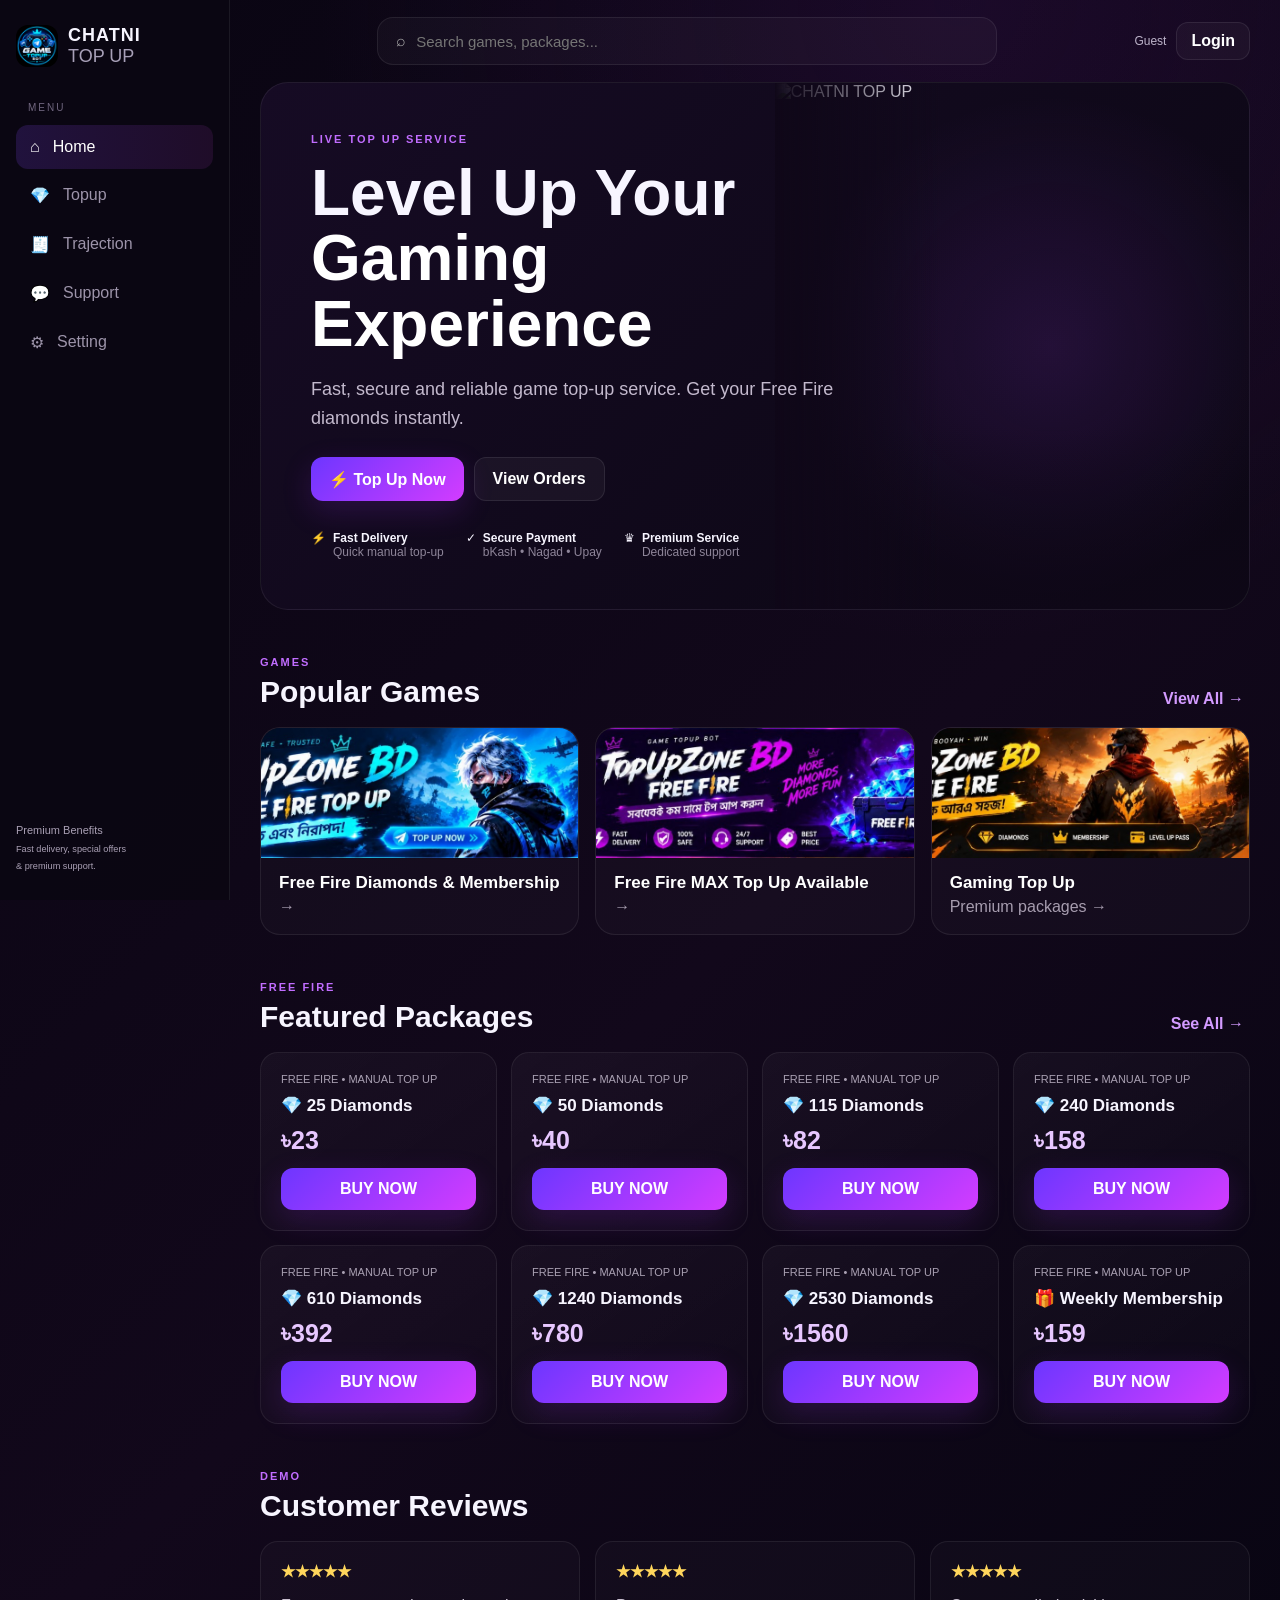
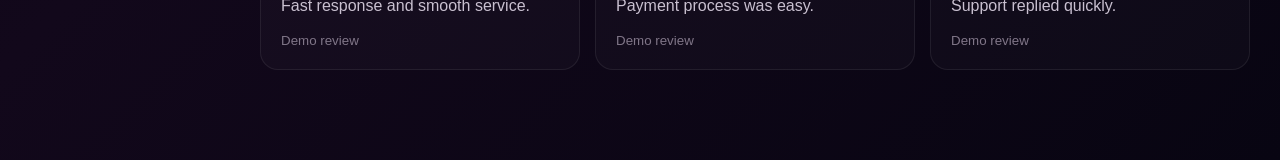
==== commit 26ca311e: "Add files via upload" ====
--- a/website/index.html
+++ b/website/index.html
@@ -1,1067 +1,164 @@
-<!DOCTYPE html>
+<!doctype html>
 <html lang="en">
 <head>
-    <meta charset="UTF-8">
-    <meta name="viewport" content="width=device-width, initial-scale=1.0">
-
-    <title>CHATNI TOP UP — Premium Game Top Up</title>
-
-    <meta name="description"
-          content="CHATNI TOP UP - Fast and secure Free Fire game top up service.">
-
-    <link rel="stylesheet" href="/website/style.css">
+  <meta charset="utf-8">
+  <meta name="viewport" content="width=device-width,initial-scale=1,viewport-fit=cover">
+  <title>CHATNI TOP UP</title>
+  <meta name="theme-color" content="#090616">
+  <link rel="stylesheet" href="/website/style.css">
 </head>
-
 <body>
-
-<!-- =========================
-     APP
-========================= -->
 <div class="app-shell">
 
-    <!-- =========================
-         DESKTOP SIDEBAR
-    ========================== -->
-    <aside class="sidebar">
+  <aside class="sidebar">
+    <div class="brand">
+      <img src="/website/logo.png" onerror="this.style.display='none'" alt="CHATNI">
+      <div><b>CHATNI</b><span>TOP UP</span></div>
+    </div>
+    <div class="menu-title">MENU</div>
+    <button class="side-link active" data-page="home">⌂ <span>Home</span></button>
+    <button class="side-link" data-page="topup">💎 <span>Topup</span></button>
+    <button class="side-link" data-page="orders">🧾 <span>Trajection</span></button>
+    <button class="side-link" data-page="support">💬 <span>Support</span></button>
+    <button class="side-link" data-page="settings">⚙ <span>Setting</span></button>
+    <div class="sidebar-foot">Premium Benefits<br><small>Fast delivery, special offers<br>& premium support.</small></div>
+  </aside>
 
-        <div class="brand">
-            <div class="brand-logo">
-                <img src="/website/logo.png" alt="CHATNI TOP UP">
-            </div>
+  <main class="main">
+    <header class="topbar">
+      <div class="mobile-brand">CHATNI <span>TOP UP</span></div>
+      <div class="search-wrap">⌕<input id="searchInput" placeholder="Search games, packages..."></div>
+      <div class="account-area">
+        <span id="userBadge" class="user-badge">Guest</span>
+        <button id="authBtn" class="btn small">Login</button>
+      </div>
+    </header>
 
-            <div>
-                <div class="brand-name">CHATNI</div>
-                <div class="brand-sub">TOP UP</div>
-            </div>
+    <section id="homePage" class="page active">
+      <section class="hero">
+        <div class="hero-copy">
+          <div class="eyebrow">LIVE TOP UP SERVICE</div>
+          <h1>Level Up Your<br><strong>Gaming Experience</strong></h1>
+          <p>Fast, secure and reliable game top-up service. Get your Free Fire diamonds instantly.</p>
+          <div class="hero-actions">
+            <button class="btn primary" onclick="openPage('topup')">⚡ Top Up Now</button>
+            <button class="btn ghost" onclick="openPage('orders')">View Orders</button>
+          </div>
+          <div class="benefits">
+            <div>⚡ <b>Fast Delivery</b><span>Quick manual top-up</span></div>
+            <div>✓ <b>Secure Payment</b><span>bKash • Nagad • Upay</span></div>
+            <div>♛ <b>Premium Service</b><span>Dedicated support</span></div>
+          </div>
         </div>
+        <div class="hero-photo"><img src="/website/hero.jpg" alt="CHATNI TOP UP"></div>
+      </section>
 
-        <div class="side-section-title">MENU</div>
+      <section class="section">
+        <div class="section-head"><div><small>GAMES</small><h2>Popular Games</h2></div><button class="text-btn" onclick="openPage('topup')">View All →</button></div>
+        <div class="game-grid">
+          <button class="game-card" onclick="selectGame()"><img src="/website/banner1.jpg" alt=""><h3>Free Fire Diamonds & Membership</h3><span>→</span></button>
+          <button class="game-card" onclick="selectGame()"><img src="/website/banner2.jpg" alt=""><h3>Free Fire MAX Top Up Available</h3><span>→</span></button>
+          <button class="game-card" onclick="selectGame()"><img src="/website/banner3.jpg" alt=""><h3>Gaming Top Up</h3><span>Premium packages →</span></button>
+        </div>
+      </section>
 
-        <nav class="side-nav">
+      <section class="section">
+        <div class="section-head"><div><small>FREE FIRE</small><h2>Featured Packages</h2></div><button class="text-btn" onclick="openPage('topup')">See All →</button></div>
+        <div id="featuredPackages" class="package-grid"></div>
+      </section>
 
-            <button class="nav-item active"
-                    data-page="home"
-                    onclick="showPage('home')">
-                <span class="nav-icon">⌂</span>
-                <span>Home</span>
-            </button>
+      <section class="section">
+        <div class="section-head"><div><small>DEMO</small><h2>Customer Reviews</h2></div></div>
+        <div class="review-grid">
+          <div class="review"><b>★★★★★</b><p>Fast response and smooth service.</p><small>Demo review</small></div>
+          <div class="review"><b>★★★★★</b><p>Payment process was easy.</p><small>Demo review</small></div>
+          <div class="review"><b>★★★★★</b><p>Support replied quickly.</p><small>Demo review</small></div>
+        </div>
+      </section>
+    </section>
 
-            <button class="nav-item"
-                    data-page="topup"
-                    onclick="showPage('topup')">
-                <span class="nav-icon">⚡</span>
-                <span>Topup</span>
-            </button>
+    <section id="topupPage" class="page">
+      <div class="page-title"><small>FREE FIRE</small><h1>Top Up</h1><p>Choose your package and submit your order.</p></div>
+      <div id="allPackages" class="package-grid"></div>
+    </section>
 
-            <button class="nav-item"
-                    data-page="orders"
-                    onclick="showPage('orders')">
-                <span class="nav-icon">▣</span>
-                <span>Trajection</span>
-            </button>
+    <section id="ordersPage" class="page">
+      <div class="page-title"><small>TRAJECTION</small><h1>My Orders</h1><p>Track your payment and top-up status.</p></div>
+      <div id="myOrdersList" class="orders-list"><div class="empty">Login to view your orders.</div></div>
+    </section>
 
-            <button class="nav-item"
-                    data-page="support"
-                    onclick="showPage('support')">
-                <span class="nav-icon">◉</span>
-                <span>Support</span>
-            </button>
+    <section id="supportPage" class="page">
+      <div class="page-title"><small>HELP</small><h1>Support</h1><p>Need help with an order? Contact us.</p></div>
+      <div class="support-grid">
+        <a class="support-card" href="https://t.me/Ahsanvai10" target="_blank">✈️ <b>Telegram</b><span>@Ahsanvai10</span></a>
+        <a class="support-card" href="https://wa.me/8801410897399" target="_blank">💬 <b>WhatsApp</b><span>01410897399</span></a>
+        <div class="support-card">💳 <b>Payment</b><span>Send Money: bKash / Nagad / Upay</span></div>
+      </div>
+    </section>
 
-            <button class="nav-item"
-                    data-page="settings"
-                    onclick="showPage('settings')">
-                <span class="nav-icon">⚙</span>
-                <span>Setting</span>
-            </button>
+    <section id="settingsPage" class="page">
+      <div class="page-title"><small>ACCOUNT</small><h1>Setting</h1><p>Manage your account.</p></div>
+      <div class="settings-card">
+        <div id="settingsUser">You are browsing as Guest.</div>
+        <button id="settingsAuth" class="btn primary">Login / Signup</button>
+        <button id="logoutBtn" class="btn danger hidden">Logout</button>
+      </div>
+    </section>
+  </main>
 
-        </nav>
-
-        <div class="sidebar-spacer"></div>
-
-        <div class="premium-box">
-            <div class="premium-icon">♛</div>
-            <div class="premium-title">Premium Benefits</div>
-            <div class="premium-text">
-                Fast delivery, special offers & premium support.
-            </div>
-            <button onclick="showPage('topup')">
-                Explore
-            </button>
-        </div>
-
-        <div class="sidebar-footer">
-            © 2026 CHATNI TOP UP
-        </div>
-
-    </aside>
-
-
-    <!-- =========================
-         MAIN AREA
-    ========================== -->
-    <main class="main-area">
-
-        <!-- TOP HEADER -->
-        <header class="top-header">
-
-            <div class="mobile-brand">
-                <img src="/website/logo.png" alt="">
-                <div>
-                    <strong>CHATNI</strong>
-                    <small>TOP UP</small>
-                </div>
-            </div>
-
-            <div class="search-box">
-                <span>⌕</span>
-                <input
-                    id="globalSearch"
-                    type="search"
-                    placeholder="Search games, packages..."
-                    autocomplete="off"
-                >
-            </div>
-
-            <div class="header-actions">
-
-                <button class="icon-button"
-                        onclick="showPage('support')"
-                        title="Support">
-                    ♧
-                </button>
-
-                <div id="headerAccount"></div>
-
-            </div>
-
-        </header>
-
-
-        <!-- =========================
-             CONTENT
-        ========================== -->
-        <div class="content-area">
-
-            <!-- =====================
-                 HOME PAGE
-            ====================== -->
-            <section id="page-home" class="page active">
-
-                <!-- HERO -->
-                <section class="hero-card">
-
-                    <div class="hero-background"></div>
-
-                    <div class="hero-content">
-
-                        <div class="hero-badge">
-                            <span class="pulse-dot"></span>
-                            LIVE TOP UP SERVICE
-                        </div>
-
-                        <h1>
-                            Level Up Your<br>
-                            <span>Gaming Experience</span>
-                        </h1>
-
-                        <p>
-                            Fast, secure and reliable game top-up service.
-                            Get your Free Fire diamonds instantly.
-                        </p>
-
-                        <div class="hero-buttons">
-
-                            <button class="primary-btn"
-                                    onclick="showPage('topup')">
-                                ⚡ Top Up Now
-                            </button>
-
-                            <button class="glass-btn"
-                                    onclick="showPage('orders')">
-                                View Orders
-                            </button>
-
-                        </div>
-
-                    </div>
-
-                    <div class="hero-person">
-                        <img src="/website/hero.jpg"
-                             alt="CHATNI TOP UP"
-                             onerror="this.style.display='none'">
-                    </div>
-
-                    <div class="hero-glow glow-one"></div>
-                    <div class="hero-glow glow-two"></div>
-
-                </section>
-
-
-                <!-- QUICK STATS -->
-                <section class="stats-grid">
-
-                    <div class="stat-card">
-                        <div class="stat-icon purple">⚡</div>
-                        <div>
-                            <strong>Fast Delivery</strong>
-                            <span>Quick manual top-up</span>
-                        </div>
-                    </div>
-
-                    <div class="stat-card">
-                        <div class="stat-icon blue">✓</div>
-                        <div>
-                            <strong>Secure Payment</strong>
-                            <span>bKash • Nagad • Upay</span>
-                        </div>
-                    </div>
-
-                    <div class="stat-card">
-                        <div class="stat-icon pink">♛</div>
-                        <div>
-                            <strong>Premium Service</strong>
-                            <span>Dedicated support</span>
-                        </div>
-                    </div>
-
-                </section>
-
-
-                <!-- POPULAR GAMES -->
-                <section class="section-block">
-
-                    <div class="section-heading">
-                        <div>
-                            <span class="eyebrow">GAMES</span>
-                            <h2>Popular Games</h2>
-                        </div>
-
-                        <button class="text-btn"
-                                onclick="showPage('topup')">
-                            View All →
-                        </button>
-                    </div>
-
-                    <div class="games-grid">
-
-                        <button class="game-card selected"
-                                onclick="selectGame('Free Fire')">
-
-                            <div class="game-image">
-                                <img src="/website/banner1.jpg"
-                                     alt="Free Fire">
-                            </div>
-
-                            <div class="game-info">
-                                <strong>Free Fire</strong>
-                                <span>Diamonds & Membership</span>
-                            </div>
-
-                            <span class="game-arrow">→</span>
-
-                        </button>
-
-                        <button class="game-card"
-                                onclick="selectGame('Free Fire')">
-
-                            <div class="game-image">
-                                <img src="/website/banner2.jpg"
-                                     alt="Free Fire">
-                            </div>
-
-                            <div class="game-info">
-                                <strong>Free Fire MAX</strong>
-                                <span>Top Up Available</span>
-                            </div>
-
-                            <span class="game-arrow">→</span>
-
-                        </button>
-
-                        <button class="game-card"
-                                onclick="selectGame('Free Fire')">
-
-                            <div class="game-image">
-                                <img src="/website/banner3.jpg"
-                                     alt="Gaming">
-                            </div>
-
-                            <div class="game-info">
-                                <strong>Gaming Top Up</strong>
-                                <span>Premium packages</span>
-                            </div>
-
-                            <span class="game-arrow">→</span>
-
-                        </button>
-
-                    </div>
-
-                </section>
-
-
-                <!-- FEATURED PACKAGES -->
-                <section class="section-block">
-
-                    <div class="section-heading">
-
-                        <div>
-                            <span class="eyebrow">FREE FIRE</span>
-                            <h2>Featured Packages</h2>
-                        </div>
-
-                        <button class="text-btn"
-                                onclick="showPage('topup')">
-                            See All →
-                        </button>
-
-                    </div>
-
-                    <div id="featuredPackages"
-                         class="package-grid">
-                    </div>
-
-                </section>
-
-
-                <!-- DEMO REVIEWS -->
-                <section class="section-block">
-
-                    <div class="section-heading">
-
-                        <div>
-                            <span class="eyebrow">COMMUNITY</span>
-                            <h2>Sample Reviews</h2>
-                        </div>
-
-                        <span class="demo-label">
-                            DEMO
-                        </span>
-
-                    </div>
-
-                    <div class="reviews-grid">
-
-                        <div class="review-card">
-                            <div class="stars">★★★★★</div>
-                            <p>
-                                “Fast service and simple payment process.”
-                            </p>
-                            <div class="review-user">
-                                <div class="avatar">A</div>
-                                <div>
-                                    <strong>Demo User</strong>
-                                    <span>Sample Review</span>
-                                </div>
-                            </div>
-                        </div>
-
-                        <div class="review-card">
-                            <div class="stars">★★★★★</div>
-                            <p>
-                                “The order tracking system is very useful.”
-                            </p>
-                            <div class="review-user">
-                                <div class="avatar">R</div>
-                                <div>
-                                    <strong>Demo User</strong>
-                                    <span>Sample Review</span>
-                                </div>
-                            </div>
-                        </div>
-
-                        <div class="review-card">
-                            <div class="stars">★★★★★</div>
-                            <p>
-                                “Good support and easy top-up process.”
-                            </p>
-                            <div class="review-user">
-                                <div class="avatar">S</div>
-                                <div>
-                                    <strong>Demo User</strong>
-                                    <span>Sample Review</span>
-                                </div>
-                            </div>
-                        </div>
-
-                    </div>
-
-                </section>
-
-            </section>
-
-
-            <!-- =====================
-                 TOPUP PAGE
-            ====================== -->
-            <section id="page-topup" class="page">
-
-                <div class="page-title-row">
-                    <div>
-                        <span class="eyebrow">STORE</span>
-                        <h1>Free Fire Top Up</h1>
-                        <p>Select your package and place an order.</p>
-                    </div>
-
-                    <div class="secure-badge">
-                        🔒 Secure Checkout
-                    </div>
-                </div>
-
-
-                <div class="topup-layout">
-
-                    <div class="topup-main">
-
-                        <div class="uid-card">
-
-                            <div class="card-title">
-                                <span>1</span>
-                                Enter Player Information
-                            </div>
-
-                            <label for="playerUid">
-                                Free Fire UID
-                            </label>
-
-                            <input
-                                id="playerUid"
-                                type="text"
-                                inputmode="numeric"
-                                placeholder="Enter your Free Fire UID"
-                            >
-
-                            <small>
-                                Enter your correct UID before placing the order.
-                            </small>
-
-                        </div>
-
-
-                        <div class="packages-card">
-
-                            <div class="card-title">
-                                <span>2</span>
-                                Select Package
-                            </div>
-
-                            <div class="package-tabs">
-
-                                <button class="package-tab active"
-                                        onclick="filterPackages('Diamonds', this)">
-                                    💎 Diamonds
-                                </button>
-
-                                <button class="package-tab"
-                                        onclick="filterPackages('Membership', this)">
-                                    👑 Membership
-                                </button>
-
-                                <button class="package-tab"
-                                        onclick="filterPackages('Level Up', this)">
-                                    🚀 Level Up
-                                </button>
-
-                            </div>
-
-                            <div id="allPackages"
-                                 class="package-grid">
-                            </div>
-
-                        </div>
-
-                    </div>
-
-
-                    <!-- ORDER SUMMARY -->
-                    <aside class="checkout-card">
-
-                        <div class="checkout-header">
-                            <h3>Order Summary</h3>
-                            <span>Free Fire</span>
-                        </div>
-
-                        <div class="selected-product"
-                             id="selectedProduct">
-
-                            <div class="empty-selection">
-                                <div>💎</div>
-                                <span>Select a package</span>
-                            </div>
-
-                        </div>
-
-                        <div class="summary-line">
-                            <span>Package</span>
-                            <strong id="summaryPackage">—</strong>
-                        </div>
-
-                        <div class="summary-line">
-                            <span>Player UID</span>
-                            <strong id="summaryUid">—</strong>
-                        </div>
-
-                        <div class="summary-divider"></div>
-
-                        <div class="total-line">
-                            <span>Total</span>
-                            <strong id="summaryPrice">৳0</strong>
-                        </div>
-
-                        <button class="primary-btn full-btn"
-                                onclick="openOrderModal()">
-                            Continue to Payment →
-                        </button>
-
-                        <div class="checkout-note">
-                            🔐 Your information is kept private.
-                        </div>
-
-                    </aside>
-
-                </div>
-
-            </section>
-
-
-            <!-- =====================
-                 ORDERS PAGE
-            ====================== -->
-            <section id="page-orders" class="page">
-
-                <div class="page-title-row">
-                    <div>
-                        <span class="eyebrow">ACCOUNT</span>
-                        <h1>Trajection</h1>
-                        <p>Track your top-up orders.</p>
-                    </div>
-
-                    <button class="secondary-btn"
-                            onclick="loadMyOrders()">
-                        ↻ Refresh
-                    </button>
-                </div>
-
-                <div id="ordersContainer"
-                     class="orders-container">
-
-                    <div class="loading-box">
-                        Loading orders...
-                    </div>
-
-                </div>
-
-            </section>
-
-
-            <!-- =====================
-                 SUPPORT PAGE
-            ====================== -->
-            <section id="page-support" class="page">
-
-                <div class="page-title-row">
-                    <div>
-                        <span class="eyebrow">HELP CENTER</span>
-                        <h1>Support</h1>
-                        <p>Need help? Contact CHATNI TOP UP.</p>
-                    </div>
-                </div>
-
-                <div class="support-grid">
-
-                    <a class="support-card telegram"
-                       href="https://t.me/Ahsanvai10"
-                       target="_blank"
-                       rel="noopener">
-
-                        <div class="support-icon">✈</div>
-
-                        <div>
-                            <strong>Telegram Support</strong>
-                            <span>@Ahsanvai10</span>
-                        </div>
-
-                        <b>→</b>
-
-                    </a>
-
-
-                    <a class="support-card whatsapp"
-                       href="https://wa.me/8801410897399"
-                       target="_blank"
-                       rel="noopener">
-
-                        <div class="support-icon">☏</div>
-
-                        <div>
-                            <strong>WhatsApp</strong>
-                            <span>01410897399</span>
-                        </div>
-
-                        <b>→</b>
-
-                    </a>
-
-
-                    <a class="support-card whatsapp"
-                       href="https://wa.me/8801316897399"
-                       target="_blank"
-                       rel="noopener">
-
-                        <div class="support-icon">☏</div>
-
-                        <div>
-                            <strong>WhatsApp</strong>
-                            <span>01316897399</span>
-                        </div>
-
-                        <b>→</b>
-
-                    </a>
-
-                </div>
-
-
-                <div class="faq-card">
-
-                    <div class="section-heading">
-                        <div>
-                            <span class="eyebrow">FAQ</span>
-                            <h2>Common Questions</h2>
-                        </div>
-                    </div>
-
-                    <details>
-                        <summary>How do I place an order?</summary>
-                        <p>
-                            Enter your Free Fire UID, select a package,
-                            complete payment and submit your transaction ID.
-                        </p>
-                    </details>
-
-                    <details>
-                        <summary>Which payment methods are available?</summary>
-                        <p>
-                            bKash, Nagad and Upay Send Money are available.
-                        </p>
-                    </details>
-
-                    <details>
-                        <summary>How can I check my order?</summary>
-                        <p>
-                            Open Trajection from the menu after logging in.
-                        </p>
-                    </details>
-
-                </div>
-
-            </section>
-
-
-            <!-- =====================
-                 SETTINGS PAGE
-            ====================== -->
-            <section id="page-settings" class="page">
-
-                <div class="page-title-row">
-                    <div>
-                        <span class="eyebrow">ACCOUNT</span>
-                        <h1>Setting</h1>
-                        <p>Manage your CHATNI TOP UP account.</p>
-                    </div>
-                </div>
-
-                <div class="settings-card">
-
-                    <div class="profile-header">
-
-                        <div class="profile-avatar"
-                             id="profileAvatar">
-                            ?
-                        </div>
-
-                        <div>
-                            <h2 id="profileName">Guest</h2>
-                            <p id="profileEmail">Not logged in</p>
-                        </div>
-
-                    </div>
-
-                    <div class="setting-row">
-                        <div>
-                            <strong>Account Status</strong>
-                            <span id="accountStatus">
-                                Guest
-                            </span>
-                        </div>
-                        <span class="status-dot"></span>
-                    </div>
-
-                    <div class="setting-row">
-                        <div>
-                            <strong>Payment</strong>
-                            <span>bKash • Nagad • Upay</span>
-                        </div>
-                    </div>
-
-                    <button class="danger-btn"
-                            id="logoutBtn"
-                            onclick="logout()">
-                        Logout
-                    </button>
-
-                </div>
-
-            </section>
-
-        </div>
-
-
-        <!-- =========================
-             RIGHT SIDEBAR
-        ========================== -->
-        <aside class="right-sidebar">
-
-            <!-- LIVE ORDERS -->
-            <div class="right-card">
-
-                <div class="right-card-heading">
-                    <div>
-                        <span class="live-dot"></span>
-                        <strong>Live Orders</strong>
-                    </div>
-
-                    <span class="live-label">LIVE</span>
-                </div>
-
-                <div id="liveOrders"
-                     class="live-orders">
-
-                    <div class="small-loading">
-                        Loading...
-                    </div>
-
-                </div>
-
-            </div>
-
-
-            <!-- PAYMENT -->
-            <div class="right-card payment-card">
-
-                <div class="right-card-heading">
-                    <strong>Payment Methods</strong>
-                </div>
-
-                <div class="payment-method">
-                    <span class="payment-logo bkash">b</span>
-                    <div>
-                        <strong>bKash</strong>
-                        <small>01316897399</small>
-                    </div>
-                </div>
-
-                <div class="payment-method">
-                    <span class="payment-logo nagad">N</span>
-                    <div>
-                        <strong>Nagad</strong>
-                        <small>01410897399</small>
-                    </div>
-                </div>
-
-                <div class="payment-method">
-                    <span class="payment-logo upay">U</span>
-                    <div>
-                        <strong>Upay</strong>
-                        <small>01316897399</small>
-                    </div>
-                </div>
-
-                <div class="payment-instruction">
-                    Payment করতে <b>Send Money</b> করুন
-                </div>
-
-            </div>
-
-
-            <!-- ANNOUNCEMENTS -->
-            <div class="right-card">
-
-                <div class="right-card-heading">
-                    <strong>Announcements</strong>
-                    <span>•</span>
-                </div>
-
-                <div class="announcement">
-                    <div class="announcement-icon">🔥</div>
-                    <div>
-                        <strong>CHATNI TOP UP</strong>
-                        <span>Premium gaming service is live.</span>
-                    </div>
-                </div>
-
-                <div class="announcement">
-                    <div class="announcement-icon">⚡</div>
-                    <div>
-                        <strong>Fast Delivery</strong>
-                        <span>Orders are manually verified.</span>
-                    </div>
-                </div>
-
-                <div class="announcement">
-                    <div class="announcement-icon">💎</div>
-                    <div>
-                        <strong>Free Fire</strong>
-                        <span>New packages available.</span>
-                    </div>
-                </div>
-
-            </div>
-
-
-            <!-- SUPPORT -->
-            <div class="right-support">
-
-                <div class="support-small-icon">?</div>
-
-                <div>
-                    <strong>Need Help?</strong>
-                    <span>Chat with support</span>
-                </div>
-
-                <button onclick="showPage('support')">
-                    →
-                </button>
-
-            </div>
-
-        </aside>
-
-    </main>
-
+  <nav class="bottom-nav">
+    <button class="nav-btn active" data-page="home">⌂<span>Home</span></button>
+    <button class="nav-btn" data-page="topup">💎<span>Topup</span></button>
+    <button class="nav-btn" data-page="orders">🧾<span>Trajection</span></button>
+    <button class="nav-btn" data-page="support">💬<span>Support</span></button>
+    <button class="nav-btn" data-page="settings">⚙<span>Setting</span></button>
+  </nav>
 </div>
 
-
-<!-- =========================
-     MOBILE BOTTOM NAV
-========================= -->
-<nav class="mobile-bottom-nav">
-
-    <button class="mobile-nav-item active"
-            data-page="home"
-            onclick="showPage('home')">
-        <span>⌂</span>
-        <small>Home</small>
-    </button>
-
-    <button class="mobile-nav-item"
-            data-page="topup"
-            onclick="showPage('topup')">
-        <span>⚡</span>
-        <small>Topup</small>
-    </button>
-
-    <button class="mobile-nav-item"
-            data-page="orders"
-            onclick="showPage('orders')">
-        <span>▣</span>
-        <small>Trajection</small>
-    </button>
-
-    <button class="mobile-nav-item"
-            data-page="support"
-            onclick="showPage('support')">
-        <span>◉</span>
-        <small>Support</small>
-    </button>
-
-    <button class="mobile-nav-item"
-            data-page="settings"
-            onclick="showPage('settings')">
-        <span>⚙</span>
-        <small>Setting</small>
-    </button>
-
-</nav>
-
-
-<!-- =========================
-     AUTH MODAL
-========================= -->
-<div id="authModal"
-     class="modal">
-
-    <div class="modal-backdrop"
-         onclick="closeModal('authModal')"></div>
-
-    <div class="modal-box auth-box">
-
-        <button class="modal-close"
-                onclick="closeModal('authModal')">
-            ×
-        </button>
-
-        <div class="auth-logo">
-            <img src="/website/logo.png" alt="">
-        </div>
-
-        <h2 id="authTitle">Login</h2>
-
-        <p id="authSubtitle">
-            Login to continue your top-up journey.
-        </p>
-
-        <div id="authError"
-             class="form-error"></div>
-
-        <div id="nameField"
-             class="form-group hidden">
-
-            <label>Name</label>
-
-            <input id="authName"
-                   type="text"
-                   placeholder="Your name">
-
-        </div>
-
-        <div class="form-group">
-
-            <label>Email</label>
-
-            <input id="authEmail"
-                   type="email"
-                   placeholder="Enter your email">
-
-        </div>
-
-        <div class="form-group">
-
-            <label>Password</label>
-
-            <input id="authPassword"
-                   type="password"
-                   placeholder="Enter password">
-
-        </div>
-
-        <button id="authSubmit"
-                class="primary-btn full-btn"
-                onclick="submitAuth()">
-            Login
-        </button>
-
-        <div class="auth-switch">
-
-            <span id="authSwitchText">
-                Don't have an account?
-            </span>
-
-            <button onclick="toggleAuthMode()"
-                    id="authSwitchBtn">
-                Sign Up
-            </button>
-
-        </div>
-
-    </div>
-
+<div id="authModal" class="modal">
+  <div class="modal-box">
+    <button class="close" onclick="closeModal('authModal')">×</button>
+    <div class="tabs"><button id="loginTab" class="tab active">Login</button><button id="registerTab" class="tab">Signup</button></div>
+    <form id="loginForm">
+      <h2>Welcome back</h2>
+      <input id="loginEmail" type="email" placeholder="Email" required>
+      <input id="loginPassword" type="password" placeholder="Password" required>
+      <button class="btn primary full">LOGIN</button>
+    </form>
+    <form id="registerForm" class="hidden">
+      <h2>Create account</h2>
+      <input id="registerName" placeholder="Name" required>
+      <input id="registerEmail" type="email" placeholder="Email" required>
+      <input id="registerPassword" type="password" placeholder="Password (6+ characters)" minlength="6" required>
+      <button class="btn primary full">SIGN UP</button>
+    </form>
+    <div id="authMsg" class="form-msg"></div>
+  </div>
 </div>
 
-
-<!-- =========================
-     ORDER MODAL
-========================= -->
-<div id="orderModal"
-     class="modal">
-
-    <div class="modal-backdrop"
-         onclick="closeModal('orderModal')"></div>
-
-    <div class="modal-box order-box">
-
-        <button class="modal-close"
-                onclick="closeModal('orderModal')">
-            ×
-        </button>
-
-        <span class="eyebrow">CHECKOUT</span>
-
-        <h2>Complete Payment</h2>
-
-        <div id="orderModalSummary"
-             class="modal-summary">
-        </div>
-
-        <div class="payment-choice">
-
-            <div class="payment-choice-title">
-                Payment করতে Send Money করুন
-            </div>
-
-            <div class="modal-payment-list">
-
-                <button onclick="copyPayment('01316897399')">
-                    <span class="payment-logo bkash">b</span>
-                    <span>
-                        <strong>bKash</strong>
-                        <small>01316897399</small>
-                    </span>
-                    <b>Copy</b>
-                </button>
-
-                <button onclick="copyPayment('01410897399')">
-                    <span class="payment-logo nagad">N</span>
-                    <span>
-                        <strong>Nagad</strong>
-                        <small>01410897399</small>
-                    </span>
-                    <b>Copy</b>
-                </button>
-
-                <button onclick="copyPayment('01316897399')">
-                    <span class="payment-logo upay">U</span>
-                    <span>
-                        <strong>Upay</strong>
-                        <small>01316897399</small>
-                    </span>
-                    <b>Copy</b>
-                </button>
-
-            </div>
-
-        </div>
-
-        <div class="form-group">
-
-            <label>Transaction ID</label>
-
-            <input id="transactionId"
-                   type="text"
-                   placeholder="Enter payment Transaction ID">
-
-        </div>
-
-        <button class="primary-btn full-btn"
-                onclick="submitOrder()">
-            ✓ Submit Order
-        </button>
-
-        <div id="orderError"
-             class="form-error"></div>
-
-    </div>
-
+<div id="orderModal" class="modal">
+  <div class="modal-box">
+    <button class="close" onclick="closeModal('orderModal')">×</button>
+    <div class="eyebrow">FREE FIRE ORDER</div>
+    <h2 id="selectedPackage">Package</h2>
+    <div class="price-big">৳<span id="selectedPrice">0</span></div>
+    <form id="orderForm">
+      <input id="playerUid" inputmode="numeric" placeholder="Free Fire UID" required>
+      <select id="paymentMethod" required>
+        <option value="">Select payment method</option>
+        <option value="bKash">bKash — 01316897399</option>
+        <option value="Nagad">Nagad — 01410897399</option>
+        <option value="Upay">Upay — 01316897399</option>
+      </select>
+      <div id="paymentInstruction" class="payment-box">Payment করতে <b>Send Money</b> করুন।</div>
+      <input id="transactionId" placeholder="Transaction ID" required>
+      <button class="btn primary full">SUBMIT ORDER</button>
+    </form>
+    <div id="orderMsg" class="form-msg"></div>
+  </div>
 </div>
 
-
-<!-- TOAST -->
-<div id="toast"
-     class="toast">
-</div>
-
-
+<div id="toast" class="toast"></div>
 <script src="/website/script.js"></script>
-
 </body>
 </html>
--- a/website/style.css
+++ b/website/style.css
@@ -1 +1,3 @@
-*{box-sizing:border-box}html{scroll-behavior:smooth}body{margin:0;background:#050914;color:#f5f7ff;font-family:Arial,"Noto Sans Bengali",sans-serif}.nav{position:sticky;top:0;z-index:20;background:rgba(5,9,20,.94);backdrop-filter:blur(14px);border-bottom:1px solid #18355d;display:flex;align-items:center;justify-content:space-between;padding:9px 4%;gap:15px}.brand{display:flex;align-items:center;gap:9px;color:#fff;text-decoration:none;font-weight:900;font-size:22px}.brand img{width:54px;height:54px;border-radius:50%;object-fit:cover}.brand b{color:#00bfff}.brand small{display:block;font-size:7px;letter-spacing:3px;color:#7bdcff;margin-top:2px}.nav nav{display:flex;align-items:center;gap:5px}.nav nav a{color:#dbeafe;text-decoration:none;padding:11px 13px;border-radius:10px;font-size:13px}.nav nav a:hover{background:#0c1c35}.admin-btn,.primary{background:linear-gradient(90deg,#087cff,#00d9ff)!important;color:#00101b!important;font-weight:900!important}.menu{display:none;background:none;border:0;color:white;font-size:25px}.hero-slider{position:relative;width:100%;overflow:hidden;background:#02060f}.slides{aspect-ratio:1536/864;position:relative}.slide{position:absolute;inset:0;width:100%;height:100%;object-fit:cover;opacity:0;transition:opacity .6s}.slide.active{opacity:1}.prev,.next{position:absolute;top:48%;transform:translateY(-50%);border:1px solid #5adfff;background:#061326c9;color:white;width:48px;height:48px;border-radius:50%;font-size:35px}.prev{left:2%}.next{right:2%}.dots{position:absolute;bottom:12px;left:50%;transform:translateX(-50%);display:flex;gap:7px}.dot{width:10px;height:10px;background:#94a3b8;border-radius:50%;cursor:pointer}.dot.active{background:#00d9ff}.trust{display:grid;grid-template-columns:repeat(6,1fr);gap:8px;padding:12px 4%;border-bottom:1px solid #14365f;background:#071221}.trust div{padding:10px;border:1px solid #12355e;border-radius:12px;text-align:center;color:#00d9ff}.trust b,.trust small{display:block}.trust b{font-size:12px}.trust small{color:#b7c8de;font-size:10px;margin-top:3px}.section{width:min(1200px,92%);margin:auto;padding:55px 0}.heading small{color:#00d9ff;letter-spacing:2px;font-size:11px}.heading h2{margin:6px 0 22px;font-size:30px}.games{display:grid;grid-template-columns:repeat(3,1fr);gap:14px}.game,.package,.card,.auth-card{background:linear-gradient(145deg,#0b1628,#07101e);border:1px solid #174a80;border-radius:16px;color:white}.game{padding:20px;text-align:left;font-size:18px;cursor:pointer}.game small,.game b{display:block;margin-top:6px}.game small{font-size:11px;color:#8fa6c4}.game.active{box-shadow:0 0 24px #008cff38}.disabled{opacity:.5;cursor:not-allowed}.tabs{display:flex;gap:8px;flex-wrap:wrap;margin-bottom:18px}.tab{background:#091426;color:#b8c7da;border:1px solid #173a65;border-radius:10px;padding:11px 15px;cursor:pointer}.tab.active{background:#00cfff;color:#001018;font-weight:900}.packages{display:grid;grid-template-columns:repeat(4,1fr);gap:12px}.package{padding:17px;text-align:left;cursor:pointer}.package span,.package b,.package small{display:block}.package b{color:#00eaff;font-size:22px;margin:8px 0}.package small{color:#9fb6d2}.package.selected{border-color:#00eaff;box-shadow:0 0 22px #00d9ff24}.order-layout{display:grid;grid-template-columns:1.5fr .8fr;gap:18px}.card{padding:22px}.card label,.auth-card input{display:block;margin-bottom:15px;color:#c7d6ea;font-size:13px}.card input,.card select,.auth-card input{width:100%;margin-top:7px;background:#050b15;color:white;border:1px solid #24446b;border-radius:10px;padding:13px;outline:none}.payment-box{background:#071426;border:1px solid #16456f;border-radius:14px;padding:15px;margin:14px 0}.payment-box h3{margin:0 0 12px;color:#fff;font-size:16px}.pay-row{display:flex;justify-content:space-between;padding:9px 0;border-bottom:1px solid #16314f}.pay-row:last-child{border:0}.pay-row strong{color:#00eaff;letter-spacing:1px}.primary,.secondary{display:inline-block;border:0;border-radius:10px;padding:13px 16px;text-decoration:none;cursor:pointer}.secondary{background:#10223b;color:#d9edff}.muted{color:#91a6c1;font-size:12px;line-height:1.6}.success{margin-top:12px;padding:12px;border-radius:10px;background:#052c20;color:#6ee7b7}.error{margin-top:12px;padding:12px;border-radius:10px;background:#3a1118;color:#fda4af}.order-item{display:grid;grid-template-columns:auto 1fr auto auto;gap:12px;padding:13px;border-bottom:1px solid #18314f;align-items:center}.order-item span{color:#9db0c8;font-size:12px}.order-item em{font-style:normal;color:#00eaff;font-size:11px}.auth{display:flex;justify-content:center}.auth-card{width:min(460px,100%);padding:25px}.auth-card input{margin-bottom:12px}.auth-card a{color:#00d9ff}.auth-card h2{margin-bottom:18px}footer{border-top:1px solid #15385e;background:#030710;padding:28px 4%;display:flex;justify-content:space-between;gap:15px;flex-wrap:wrap;color:#8198b5;font-size:12px}footer b{color:#fff;display:block;font-size:17px}footer span{color:#00d9ff}@media(max-width:900px){.nav nav{display:none}.menu{display:block}.nav-open nav{display:flex;position:absolute;top:73px;right:10px;left:10px;flex-direction:column;background:#071221;border:1px solid #174a80;padding:10px;border-radius:14px}.trust{grid-template-columns:repeat(3,1fr)}.packages{grid-template-columns:repeat(2,1fr)}.order-layout{grid-template-columns:1fr}}@media(max-width:600px){.brand{font-size:17px}.brand img{width:46px;height:46px}.trust{grid-template-columns:repeat(2,1fr)}.games{grid-template-columns:1fr}.packages{grid-template-columns:1fr 1fr}.heading h2{font-size:25px}.prev,.next{width:38px;height:38px;font-size:27px}.section{padding:38px 0}.order-item{grid-template-columns:1fr 1fr}.slides{aspect-ratio:1.78}}
+*{box-sizing:border-box}html{scroll-behavior:smooth}body{margin:0;background:#080512;color:#f7f5ff;font-family:Inter,Arial,sans-serif}button,input,select{font:inherit}button{cursor:pointer}.app-shell{min-height:100vh;background:radial-gradient(circle at 75% 0%,#35104d55,transparent 32%),linear-gradient(135deg,#090512,#12081b 55%,#080512)}.sidebar{position:fixed;left:0;top:0;bottom:0;width:230px;padding:25px 16px;background:#0b0713ee;border-right:1px solid #ffffff12;z-index:20}.brand{display:flex;gap:10px;align-items:center;font-size:18px;margin-bottom:35px}.brand img{width:42px;height:42px;border-radius:12px;object-fit:cover}.brand b{display:block;letter-spacing:1px}.brand span,.mobile-brand span{color:#a8a0b8;font-weight:400}.menu-title{font-size:10px;color:#70667f;letter-spacing:2px;margin:12px}.side-link{display:flex;gap:13px;width:100%;border:0;background:transparent;color:#9d94aa;padding:13px 14px;border-radius:12px;margin:4px 0;text-align:left}.side-link.active,.side-link:hover{background:linear-gradient(90deg,#7b42e833,#d946ef1a);color:white}.sidebar-foot{position:absolute;bottom:25px;color:#aaa0b5;font-size:11px;line-height:1.6}.main{margin-left:230px;padding:0 30px 90px;max-width:1500px}.topbar{height:82px;display:flex;align-items:center;gap:20px}.mobile-brand{display:none;font-weight:800}.search-wrap{flex:1;max-width:620px;margin:auto;display:flex;align-items:center;gap:8px;padding:0 18px;height:48px;border:1px solid #ffffff14;border-radius:16px;background:#ffffff08;color:#aaa}.search-wrap input{width:100%;background:none;border:0;outline:0;color:white;font-size:15px}.account-area{display:flex;gap:10px;align-items:center}.user-badge{font-size:12px;color:#bdb4ca}.btn{border:1px solid #ffffff16;background:#ffffff09;color:white;padding:12px 18px;border-radius:12px;font-weight:800}.btn.small{padding:9px 14px}.btn.primary{background:linear-gradient(135deg,#6d36ff,#d33cff);border:0;box-shadow:0 10px 30px #a532ff2b}.btn.ghost{background:#ffffff0b}.btn.danger{background:#8f233f}.btn.full{width:100%}.hero{min-height:520px;border:1px solid #ffffff12;border-radius:28px;padding:50px;overflow:hidden;display:flex;align-items:center;position:relative;background:radial-gradient(circle at 80% 50%,#8d35d52a,transparent 30%),linear-gradient(135deg,#160b24,#0b0713)}.hero-copy{position:relative;z-index:2;width:60%}.eyebrow,.page-title small,.section-head small{color:#c16dff;letter-spacing:2px;font-weight:800;font-size:11px}.hero h1{font-size:clamp(42px,5vw,76px);line-height:1.02;margin:16px 0}.hero h1 strong{color:#fff}.hero p{font-size:18px;color:#c3b9cd;max-width:680px;line-height:1.6}.hero-actions{display:flex;gap:10px;margin:25px 0}.benefits{display:flex;gap:22px;flex-wrap:wrap;margin-top:30px}.benefits div{display:grid;grid-template-columns:auto 1fr;column-gap:7px;font-size:12px}.benefits span{grid-column:2;color:#8e8599}.hero-photo{position:absolute;right:0;top:0;height:100%;width:48%;display:flex;align-items:center;justify-content:center}.hero-photo:after{content:"";position:absolute;inset:0;background:linear-gradient(90deg,#0f0718,transparent 35%),linear-gradient(0deg,#0f0718aa,transparent 35%)}.hero-photo img{width:100%;height:100%;object-fit:cover;object-position:center}.section{margin-top:42px}.section-head{display:flex;align-items:end;justify-content:space-between;margin-bottom:18px}.section-head h2{margin:5px 0 0;font-size:30px}.text-btn{background:none;border:0;color:#d39bff;font-weight:800}.game-grid{display:grid;grid-template-columns:repeat(3,1fr);gap:16px}.game-card{padding:0 0 18px;border:1px solid #ffffff13;border-radius:20px;background:#ffffff06;color:white;overflow:hidden;text-align:left}.game-card img{width:100%;height:130px;object-fit:cover;display:block}.game-card h3{font-size:17px;margin:15px 18px 5px}.game-card span{color:#a79daf;margin:0 18px}.package-grid{display:grid;grid-template-columns:repeat(4,1fr);gap:14px}.package{padding:20px;border:1px solid #ffffff12;background:linear-gradient(145deg,#ffffff09,#ffffff03);border-radius:18px;min-height:140px}.package .type{font-size:11px;color:#a9a0b2}.package h3{margin:10px 0;font-size:17px}.package .price{font-size:25px;font-weight:900;color:#e7c7ff}.package button{margin-top:12px;width:100%}.review-grid,.support-grid{display:grid;grid-template-columns:repeat(3,1fr);gap:15px}.review,.support-card,.settings-card{border:1px solid #ffffff12;background:#ffffff06;border-radius:18px;padding:20px}.review b{color:#ffd65c}.review p{color:#c9c0d0}.review small{color:#807688}.support-card{display:flex;flex-direction:column;gap:8px;text-decoration:none;color:white}.support-card span{color:#aaa0b4;font-size:13px}.page{display:none}.page.active{display:block}.page-title{padding:40px 0 24px}.page-title h1{font-size:42px;margin:8px 0}.page-title p{color:#9e95a8}.orders-list{display:grid;gap:12px}.order-row{border:1px solid #ffffff12;background:#ffffff06;border-radius:16px;padding:18px;display:flex;justify-content:space-between;gap:15px}.order-row b{display:block;margin-bottom:5px}.status{padding:7px 10px;border-radius:99px;font-size:11px;white-space:nowrap}.status.payment_pending{background:#624c1828;color:#ffd978}.status.payment_verified{background:#183e2b;color:#7cffad}.status.completed{background:#123f59;color:#69d9ff}.status.rejected{background:#4c1823;color:#ff8ea5}.empty{padding:35px;text-align:center;color:#8e8498;border:1px dashed #ffffff18;border-radius:18px}.settings-card{max-width:600px;display:grid;gap:15px}.modal{display:none;position:fixed;inset:0;background:#000b;backdrop-filter:blur(10px);z-index:50;align-items:center;justify-content:center;padding:20px}.modal.show{display:flex}.modal-box{width:min(480px,100%);background:#120b1b;border:1px solid #ffffff18;border-radius:22px;padding:25px;position:relative;box-shadow:0 25px 80px #000}.close{position:absolute;right:16px;top:12px;background:none;border:0;color:#aaa;font-size:30px}.tabs{display:flex;gap:5px;background:#ffffff08;border-radius:12px;padding:4px;margin-bottom:22px}.tab{flex:1;border:0;background:none;color:#999;padding:10px;border-radius:9px}.tab.active{background:#ffffff12;color:white}.modal h2{margin:5px 0 18px}.modal input,.modal select{width:100%;padding:13px;margin:7px 0;background:#090610;border:1px solid #ffffff16;border-radius:11px;color:white;outline:none}.price-big{font-size:34px;font-weight:900;color:#d99cff;margin-bottom:15px}.payment-box{padding:13px;margin:8px 0;background:#6e3a8d18;border:1px solid #a94de533;border-radius:11px;color:#c8b6d3;font-size:13px}.form-msg{margin-top:12px;font-size:13px;color:#ff9fb2}.hidden{display:none!important}.toast{position:fixed;bottom:85px;right:20px;background:#21152b;border:1px solid #ffffff18;color:white;padding:12px 16px;border-radius:12px;transform:translateY(20px);opacity:0;pointer-events:none;transition:.25s;z-index:100}.toast.show{opacity:1;transform:none}.bottom-nav{display:none}
+@media(max-width:900px){.sidebar{display:none}.main{margin-left:0;padding:0 14px 85px}.topbar{height:70px}.mobile-brand{display:block}.search-wrap{order:3;position:absolute;top:76px;left:14px;right:14px;max-width:none}.account-area{margin-left:auto}.hero{margin-top:65px;padding:28px;min-height:610px}.hero-copy{width:100%;align-self:flex-start}.hero h1{font-size:43px}.hero-photo{width:100%;height:52%;top:auto;bottom:0}.hero-photo:after{background:linear-gradient(0deg,#0f0718,transparent 60%)}.game-grid{grid-template-columns:1fr 1fr}.package-grid{grid-template-columns:1fr 1fr}.review-grid,.support-grid{grid-template-columns:1fr}.bottom-nav{position:fixed;display:flex;bottom:0;left:0;right:0;height:70px;background:#0d0815f5;border-top:1px solid #ffffff14;z-index:30;justify-content:space-around;padding-bottom:env(safe-area-inset-bottom)}.nav-btn{flex:1;background:none;border:0;color:#80758c;font-size:11px;display:flex;flex-direction:column;gap:5px;align-items:center;justify-content:center}.nav-btn.active{color:#d58aff}.order-row{flex-direction:column}.page-title{padding-top:85px}}
+@media(max-width:520px){.topbar{gap:8px}.user-badge{display:none}.hero{border-radius:20px}.hero p{font-size:15px}.hero h1{font-size:37px}.benefits{display:grid;grid-template-columns:1fr}.game-grid,.package-grid{grid-template-columns:1fr}.game-card img{height:145px}.section-head h2{font-size:25px}.hero-actions{flex-wrap:wrap}}
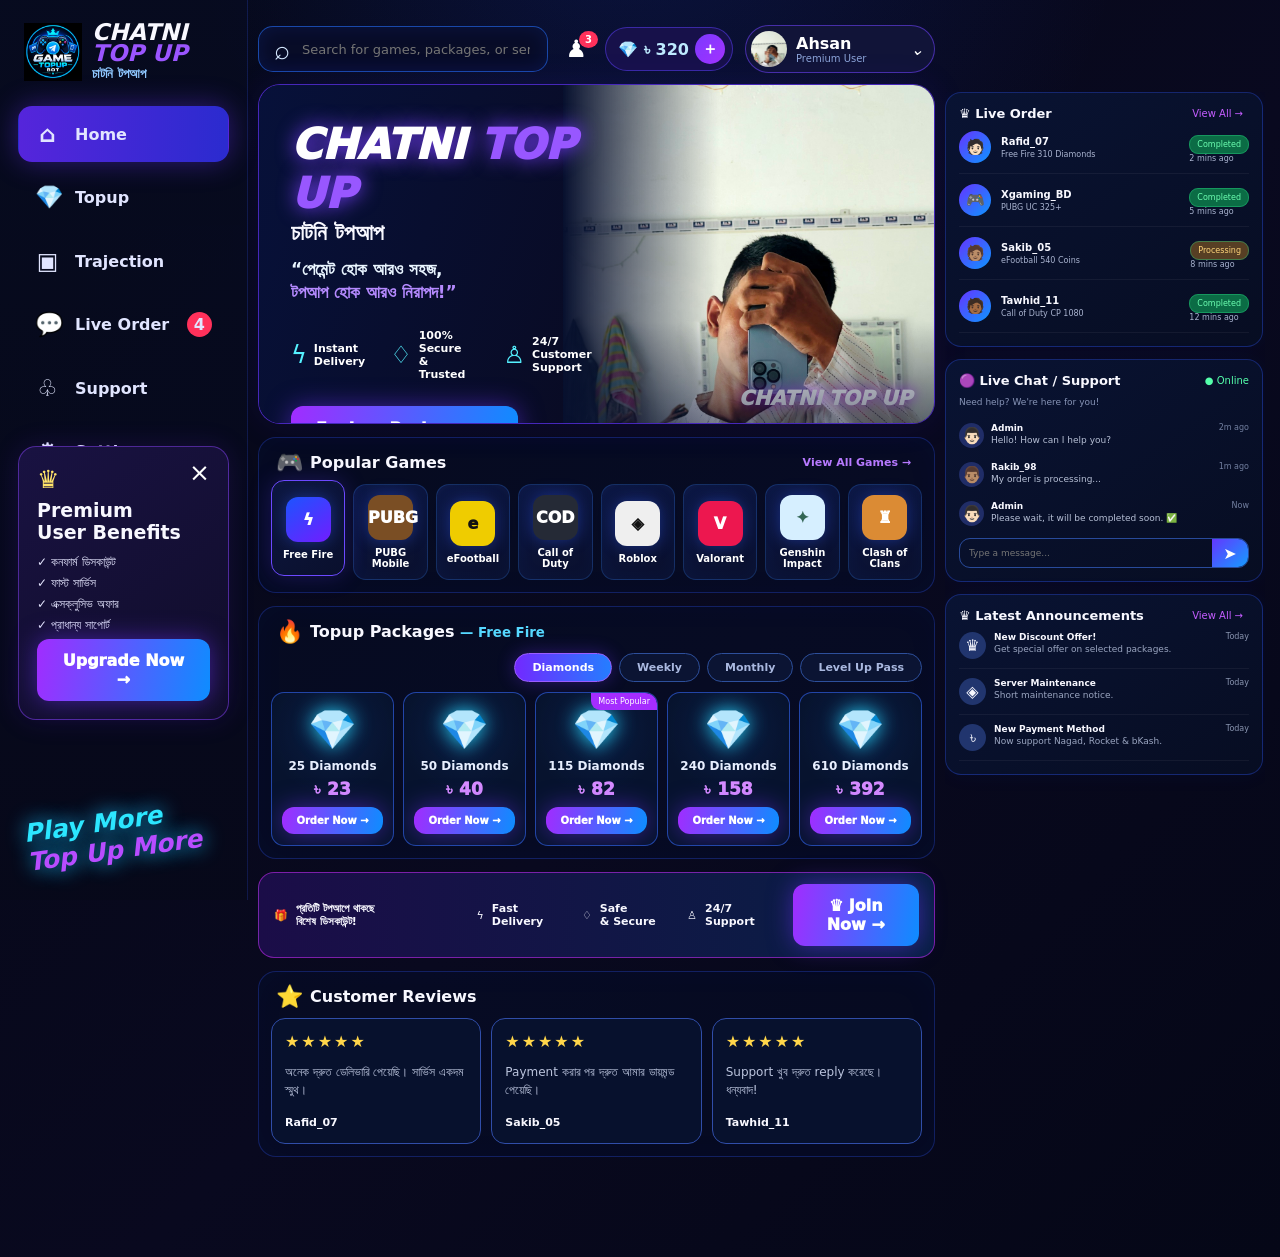
==== commit e1879729: "Add files via upload" ====
--- a/website/index.html
+++ b/website/index.html
@@ -1,163 +1,217 @@
 <!doctype html>
-<html lang="en">
+<html lang="bn">
 <head>
   <meta charset="utf-8">
   <meta name="viewport" content="width=device-width,initial-scale=1,viewport-fit=cover">
-  <title>CHATNI TOP UP</title>
-  <meta name="theme-color" content="#090616">
+  <title>CHATNI TOP UP — চাটনি টপআপ</title>
+  <meta name="theme-color" content="#070a1d">
   <link rel="stylesheet" href="/website/style.css">
 </head>
 <body>
-<div class="app-shell">
+<div class="site">
 
   <aside class="sidebar">
     <div class="brand">
-      <img src="/website/logo.png" onerror="this.style.display='none'" alt="CHATNI">
-      <div><b>CHATNI</b><span>TOP UP</span></div>
+      <img src="/website/logo.png" alt="CHATNI TOP UP" onerror="this.classList.add('broken')">
+      <div><strong>CHATNI</strong><b>TOP UP</b><small>চাটনি টপআপ</small></div>
     </div>
-    <div class="menu-title">MENU</div>
-    <button class="side-link active" data-page="home">⌂ <span>Home</span></button>
-    <button class="side-link" data-page="topup">💎 <span>Topup</span></button>
-    <button class="side-link" data-page="orders">🧾 <span>Trajection</span></button>
-    <button class="side-link" data-page="support">💬 <span>Support</span></button>
-    <button class="side-link" data-page="settings">⚙ <span>Setting</span></button>
-    <div class="sidebar-foot">Premium Benefits<br><small>Fast delivery, special offers<br>& premium support.</small></div>
+    <nav class="side-nav">
+      <button class="side-item active" data-page="home"><i>⌂</i>Home</button>
+      <button class="side-item" data-page="topup"><i>💎</i>Topup</button>
+      <button class="side-item" data-page="orders"><i>▣</i>Trajection</button>
+      <button class="side-item" data-page="live"><i>💬</i>Live Order <em id="liveBadge">3</em></button>
+      <button class="side-item" data-page="support"><i>♧</i>Support</button>
+      <button class="side-item" data-page="settings"><i>⚙</i>Setting</button>
+    </nav>
+    <div class="premium-box">
+      <div class="crown">♛</div>
+      <button class="premium-close">×</button>
+      <h3>Premium<br>User Benefits</h3>
+      <p>✓ কনফার্ম ডিসকাউন্ট</p>
+      <p>✓ ফাস্ট সার্ভিস</p>
+      <p>✓ এক্সক্লুসিভ অফার</p>
+      <p>✓ প্রাধান্য সাপোর্ট</p>
+      <button class="glow-btn">Upgrade Now →</button>
+    </div>
+    <div class="side-slogan">Play More<br><b>Top Up More</b></div>
   </aside>
 
   <main class="main">
     <header class="topbar">
       <div class="mobile-brand">CHATNI <span>TOP UP</span></div>
-      <div class="search-wrap">⌕<input id="searchInput" placeholder="Search games, packages..."></div>
-      <div class="account-area">
-        <span id="userBadge" class="user-badge">Guest</span>
-        <button id="authBtn" class="btn small">Login</button>
-      </div>
+      <div class="search">
+        <span>⌕</span><input id="searchInput" placeholder="Search for games, packages, or services...">
+      </div>
+      <button class="icon-btn notify" title="Notifications">♟<b>3</b></button>
+      <div class="balance">💎 <span>৳ 320</span><button>＋</button></div>
+      <button class="account" id="authBtn">
+        <img src="/website/hero.jpg" alt="">
+        <span><b id="userName">Ahsan</b><small id="userType">Premium User</small></span>
+        <i>⌄</i>
+      </button>
     </header>
 
     <section id="homePage" class="page active">
-      <section class="hero">
-        <div class="hero-copy">
-          <div class="eyebrow">LIVE TOP UP SERVICE</div>
-          <h1>Level Up Your<br><strong>Gaming Experience</strong></h1>
-          <p>Fast, secure and reliable game top-up service. Get your Free Fire diamonds instantly.</p>
-          <div class="hero-actions">
-            <button class="btn primary" onclick="openPage('topup')">⚡ Top Up Now</button>
-            <button class="btn ghost" onclick="openPage('orders')">View Orders</button>
+      <section class="hero-card">
+        <div class="hero-bg"></div>
+        <div class="hero-content">
+          <div class="hero-brand">CHATNI <span>TOP UP</span></div>
+          <div class="hero-bangla">চাটনি টপআপ</div>
+          <h1>“পেমেন্ট হোক আরও সহজ,<br><span>টপআপ হোক আরও নিরাপদ!”</span></h1>
+          <div class="hero-features">
+            <div>ϟ <b>Instant<br>Delivery</b></div>
+            <div>♢ <b>100% Secure<br>& Trusted</b></div>
+            <div>♙ <b>24/7<br>Customer Support</b></div>
           </div>
-          <div class="benefits">
-            <div>⚡ <b>Fast Delivery</b><span>Quick manual top-up</span></div>
-            <div>✓ <b>Secure Payment</b><span>bKash • Nagad • Upay</span></div>
-            <div>♛ <b>Premium Service</b><span>Dedicated support</span></div>
-          </div>
-        </div>
-        <div class="hero-photo"><img src="/website/hero.jpg" alt="CHATNI TOP UP"></div>
+          <button class="glow-btn large" onclick="openPage('topup')">Explore Packages →</button>
+        </div>
+        <div class="hero-photo-wrap">
+          <img src="/website/hero.jpg" alt="CHATNI TOP UP" class="hero-photo"
+               onerror="this.closest('.hero-photo-wrap').classList.add('image-missing')">
+          <div class="photo-label">CHATNI TOP UP</div>
+        </div>
       </section>
 
       <section class="section">
-        <div class="section-head"><div><small>GAMES</small><h2>Popular Games</h2></div><button class="text-btn" onclick="openPage('topup')">View All →</button></div>
-        <div class="game-grid">
-          <button class="game-card" onclick="selectGame()"><img src="/website/banner1.jpg" alt=""><h3>Free Fire Diamonds & Membership</h3><span>→</span></button>
-          <button class="game-card" onclick="selectGame()"><img src="/website/banner2.jpg" alt=""><h3>Free Fire MAX Top Up Available</h3><span>→</span></button>
-          <button class="game-card" onclick="selectGame()"><img src="/website/banner3.jpg" alt=""><h3>Gaming Top Up</h3><span>Premium packages →</span></button>
-        </div>
-      </section>
-
-      <section class="section">
-        <div class="section-head"><div><small>FREE FIRE</small><h2>Featured Packages</h2></div><button class="text-btn" onclick="openPage('topup')">See All →</button></div>
-        <div id="featuredPackages" class="package-grid"></div>
-      </section>
-
-      <section class="section">
-        <div class="section-head"><div><small>DEMO</small><h2>Customer Reviews</h2></div></div>
-        <div class="review-grid">
-          <div class="review"><b>★★★★★</b><p>Fast response and smooth service.</p><small>Demo review</small></div>
-          <div class="review"><b>★★★★★</b><p>Payment process was easy.</p><small>Demo review</small></div>
-          <div class="review"><b>★★★★★</b><p>Support replied quickly.</p><small>Demo review</small></div>
+        <div class="section-title"><div><span>🎮</span><h2>Popular Games</h2></div><button onclick="openPage('topup')">View All Games →</button></div>
+        <div class="games-row">
+          <button class="game-card selected"><span class="game-icon ff">ϟ</span><b>Free Fire</b></button>
+          <button class="game-card"><span class="game-icon pubg">PUBG</span><b>PUBG Mobile</b></button>
+          <button class="game-card"><span class="game-icon efootball">e</span><b>eFootball</b></button>
+          <button class="game-card"><span class="game-icon cod">COD</span><b>Call of Duty</b></button>
+          <button class="game-card"><span class="game-icon roblox">◈</span><b>Roblox</b></button>
+          <button class="game-card"><span class="game-icon valo">V</span><b>Valorant</b></button>
+          <button class="game-card"><span class="game-icon genshin">✦</span><b>Genshin Impact</b></button>
+          <button class="game-card"><span class="game-icon coc">♜</span><b>Clash of Clans</b></button>
+        </div>
+      </section>
+
+      <section class="section package-section">
+        <div class="section-title">
+          <div><span>🔥</span><h2>Topup Packages <small>— Free Fire</small></h2></div>
+        </div>
+        <div class="category-tabs">
+          <button class="active" data-cat="diamonds">Diamonds</button>
+          <button data-cat="membership">Weekly</button>
+          <button data-cat="monthly">Monthly</button>
+          <button data-cat="levelup">Level Up Pass</button>
+        </div>
+        <div id="homePackages" class="package-grid"></div>
+      </section>
+
+      <section class="service-strip">
+        <div>🎁 <b>প্রতিটি টপআপে থাকছে<br>বিশেষ ডিসকাউন্ট!</b></div>
+        <div>ϟ <b>Fast<br>Delivery</b></div>
+        <div>♢ <b>Safe<br>& Secure</b></div>
+        <div>♙ <b>24/7<br>Support</b></div>
+        <button class="glow-btn" onclick="openPage('topup')">♛ Join Now →</button>
+      </section>
+
+      <section class="section reviews-section">
+        <div class="section-title"><div><span>⭐</span><h2>Customer Reviews</h2></div></div>
+        <div class="reviews">
+          <article><div class="stars">★★★★★</div><p>অনেক দ্রুত ডেলিভারি পেয়েছি। সার্ভিস একদম স্মুথ।</p><b>Rafid_07</b></article>
+          <article><div class="stars">★★★★★</div><p>Payment করার পর দ্রুত আমার ডায়মন্ড পেয়েছি।</p><b>Sakib_05</b></article>
+          <article><div class="stars">★★★★★</div><p>Support খুব দ্রুত reply করেছে। ধন্যবাদ!</p><b>Tawhid_11</b></article>
         </div>
       </section>
     </section>
 
     <section id="topupPage" class="page">
-      <div class="page-title"><small>FREE FIRE</small><h1>Top Up</h1><p>Choose your package and submit your order.</p></div>
+      <div class="page-heading"><span>FREE FIRE</span><h1>Topup Center</h1><p>Diamond Topup, Membership এবং Level Up Pass আলাদা সেকশনে।</p></div>
+      <div class="big-category-grid">
+        <button onclick="showCategory('diamonds')"><strong>💎 Diamond Topup</strong><small>25 → 2530 Diamonds</small><b>Open →</b></button>
+        <button onclick="showCategory('membership')"><strong>🎁 Membership</strong><small>Weekly & Weekly Lite</small><b>Open →</b></button>
+        <button onclick="showCategory('levelup')"><strong>🎫 Level Up Pass</strong><small>Level Up-6 → Level Up-30</small><b>Open →</b></button>
+      </div>
+      <div class="category-title"><h2 id="categoryTitle">💎 Diamond Topup</h2></div>
       <div id="allPackages" class="package-grid"></div>
     </section>
 
     <section id="ordersPage" class="page">
-      <div class="page-title"><small>TRAJECTION</small><h1>My Orders</h1><p>Track your payment and top-up status.</p></div>
-      <div id="myOrdersList" class="orders-list"><div class="empty">Login to view your orders.</div></div>
+      <div class="page-heading"><span>TRAJECTION</span><h1>My Orders</h1><p>তোমার সব order এবং status এখানে দেখা যাবে।</p></div>
+      <div id="myOrdersList" class="orders-list"><div class="empty">Login করলে তোমার order দেখা যাবে।</div></div>
+    </section>
+
+    <section id="livePage" class="page">
+      <div class="page-heading"><span>LIVE ORDER</span><h1>Live Orders</h1><p>সাম্প্রতিক top-up activity.</p></div>
+      <div id="liveOrdersFull" class="live-list"></div>
     </section>
 
     <section id="supportPage" class="page">
-      <div class="page-title"><small>HELP</small><h1>Support</h1><p>Need help with an order? Contact us.</p></div>
+      <div class="page-heading"><span>SUPPORT</span><h1>Live Chat / Support</h1><p>যেকোনো সমস্যায় আমাদের সাথে যোগাযোগ করো।</p></div>
       <div class="support-grid">
-        <a class="support-card" href="https://t.me/Ahsanvai10" target="_blank">✈️ <b>Telegram</b><span>@Ahsanvai10</span></a>
-        <a class="support-card" href="https://wa.me/8801410897399" target="_blank">💬 <b>WhatsApp</b><span>01410897399</span></a>
-        <div class="support-card">💳 <b>Payment</b><span>Send Money: bKash / Nagad / Upay</span></div>
+        <a href="https://t.me/Ahsanvai10" target="_blank">✈️ <b>Telegram</b><small>@Ahsanvai10</small></a>
+        <a href="https://wa.me/8801410897399" target="_blank">💬 <b>WhatsApp</b><small>01410897399</small></a>
+        <div>💳 <b>Payment Support</b><small>bKash • Nagad • Upay</small></div>
       </div>
     </section>
 
     <section id="settingsPage" class="page">
-      <div class="page-title"><small>ACCOUNT</small><h1>Setting</h1><p>Manage your account.</p></div>
+      <div class="page-heading"><span>ACCOUNT</span><h1>Setting</h1><p>Account এবং website settings.</p></div>
       <div class="settings-card">
-        <div id="settingsUser">You are browsing as Guest.</div>
-        <button id="settingsAuth" class="btn primary">Login / Signup</button>
-        <button id="logoutBtn" class="btn danger hidden">Logout</button>
+        <div><b>Account</b><p id="settingsUser">Guest</p></div>
+        <button id="settingsAuth" class="glow-btn">Login / Signup</button>
+        <button id="logoutBtn" class="danger-btn hidden">Logout</button>
       </div>
     </section>
   </main>
 
+  <aside class="rightbar">
+    <section class="right-card">
+      <div class="right-title"><b>♛ Live Order</b><button onclick="openPage('live')">View All →</button></div>
+      <div id="liveOrdersSide"></div>
+    </section>
+    <section class="right-card chat-card">
+      <div class="right-title"><b>🟣 Live Chat / Support</b><span class="online">● Online</span></div>
+      <p class="chat-sub">Need help? We're here for you!</p>
+      <div class="chat-msg"><span>👨🏻</span><p><b>Admin</b><small>Hello! How can I help you?</small></p><time>2m ago</time></div>
+      <div class="chat-msg"><span>👨🏽</span><p><b>Rakib_98</b><small>My order is processing...</small></p><time>1m ago</time></div>
+      <div class="chat-msg"><span>👨🏻</span><p><b>Admin</b><small>Please wait, it will be completed soon. ✅</small></p><time>Now</time></div>
+      <div class="chat-input"><input placeholder="Type a message..."><button>➤</button></div>
+    </section>
+    <section class="right-card">
+      <div class="right-title"><b>♛ Latest Announcements</b><button>View All →</button></div>
+      <div class="announcement"><i>♛</i><p><b>New Discount Offer!</b><small>Get special offer on selected packages.</small></p><time>Today</time></div>
+      <div class="announcement"><i>◈</i><p><b>Server Maintenance</b><small>Short maintenance notice.</small></p><time>Today</time></div>
+      <div class="announcement"><i>৳</i><p><b>New Payment Method</b><small>Now support Nagad, Rocket & bKash.</small></p><time>Today</time></div>
+    </section>
+  </aside>
+
   <nav class="bottom-nav">
-    <button class="nav-btn active" data-page="home">⌂<span>Home</span></button>
-    <button class="nav-btn" data-page="topup">💎<span>Topup</span></button>
-    <button class="nav-btn" data-page="orders">🧾<span>Trajection</span></button>
-    <button class="nav-btn" data-page="support">💬<span>Support</span></button>
-    <button class="nav-btn" data-page="settings">⚙<span>Setting</span></button>
+    <button class="active" data-page="home">⌂<span>Home</span></button>
+    <button data-page="topup">💎<span>Topup</span></button>
+    <button data-page="orders">▣<span>Trajection</span></button>
+    <button class="center-nav" data-page="live">♛<span>Live</span></button>
+    <button data-page="support">♧<span>Support</span></button>
+    <button data-page="settings">⚙<span>Setting</span></button>
   </nav>
 </div>
 
 <div id="authModal" class="modal">
   <div class="modal-box">
     <button class="close" onclick="closeModal('authModal')">×</button>
-    <div class="tabs"><button id="loginTab" class="tab active">Login</button><button id="registerTab" class="tab">Signup</button></div>
-    <form id="loginForm">
-      <h2>Welcome back</h2>
-      <input id="loginEmail" type="email" placeholder="Email" required>
-      <input id="loginPassword" type="password" placeholder="Password" required>
-      <button class="btn primary full">LOGIN</button>
-    </form>
-    <form id="registerForm" class="hidden">
-      <h2>Create account</h2>
-      <input id="registerName" placeholder="Name" required>
-      <input id="registerEmail" type="email" placeholder="Email" required>
-      <input id="registerPassword" type="password" placeholder="Password (6+ characters)" minlength="6" required>
-      <button class="btn primary full">SIGN UP</button>
-    </form>
-    <div id="authMsg" class="form-msg"></div>
+    <div class="modal-tabs"><button id="loginTab" class="active">Login</button><button id="registerTab">Signup</button></div>
+    <form id="loginForm"><h2>Welcome Back</h2><input id="loginEmail" type="email" placeholder="Email" required><input id="loginPassword" type="password" placeholder="Password" required><button class="glow-btn full">LOGIN</button></form>
+    <form id="registerForm" class="hidden"><h2>Create Account</h2><input id="registerName" placeholder="Name" required><input id="registerEmail" type="email" placeholder="Email" required><input id="registerPassword" type="password" minlength="6" placeholder="Password" required><button class="glow-btn full">SIGN UP</button></form>
+    <div id="authMsg"></div>
   </div>
 </div>
 
 <div id="orderModal" class="modal">
   <div class="modal-box">
     <button class="close" onclick="closeModal('orderModal')">×</button>
-    <div class="eyebrow">FREE FIRE ORDER</div>
-    <h2 id="selectedPackage">Package</h2>
-    <div class="price-big">৳<span id="selectedPrice">0</span></div>
+    <span>FREE FIRE ORDER</span><h2 id="selectedPackage">Package</h2><div class="order-price">৳<span id="selectedPrice">0</span></div>
     <form id="orderForm">
       <input id="playerUid" inputmode="numeric" placeholder="Free Fire UID" required>
-      <select id="paymentMethod" required>
-        <option value="">Select payment method</option>
-        <option value="bKash">bKash — 01316897399</option>
-        <option value="Nagad">Nagad — 01410897399</option>
-        <option value="Upay">Upay — 01316897399</option>
-      </select>
-      <div id="paymentInstruction" class="payment-box">Payment করতে <b>Send Money</b> করুন।</div>
+      <select id="paymentMethod" required><option value="">Select payment method</option><option>bKash</option><option>Nagad</option><option>Upay</option></select>
+      <div class="payment-info" id="paymentInfo">Payment করতে <b>Send Money</b> করুন।</div>
       <input id="transactionId" placeholder="Transaction ID" required>
-      <button class="btn primary full">SUBMIT ORDER</button>
+      <button class="glow-btn full">SUBMIT ORDER</button>
     </form>
-    <div id="orderMsg" class="form-msg"></div>
+    <div id="orderMsg"></div>
   </div>
 </div>
-
 <div id="toast" class="toast"></div>
 <script src="/website/script.js"></script>
 </body>
--- a/website/style.css
+++ b/website/style.css
@@ -1,3 +1,4 @@
-*{box-sizing:border-box}html{scroll-behavior:smooth}body{margin:0;background:#080512;color:#f7f5ff;font-family:Inter,Arial,sans-serif}button,input,select{font:inherit}button{cursor:pointer}.app-shell{min-height:100vh;background:radial-gradient(circle at 75% 0%,#35104d55,transparent 32%),linear-gradient(135deg,#090512,#12081b 55%,#080512)}.sidebar{position:fixed;left:0;top:0;bottom:0;width:230px;padding:25px 16px;background:#0b0713ee;border-right:1px solid #ffffff12;z-index:20}.brand{display:flex;gap:10px;align-items:center;font-size:18px;margin-bottom:35px}.brand img{width:42px;height:42px;border-radius:12px;object-fit:cover}.brand b{display:block;letter-spacing:1px}.brand span,.mobile-brand span{color:#a8a0b8;font-weight:400}.menu-title{font-size:10px;color:#70667f;letter-spacing:2px;margin:12px}.side-link{display:flex;gap:13px;width:100%;border:0;background:transparent;color:#9d94aa;padding:13px 14px;border-radius:12px;margin:4px 0;text-align:left}.side-link.active,.side-link:hover{background:linear-gradient(90deg,#7b42e833,#d946ef1a);color:white}.sidebar-foot{position:absolute;bottom:25px;color:#aaa0b5;font-size:11px;line-height:1.6}.main{margin-left:230px;padding:0 30px 90px;max-width:1500px}.topbar{height:82px;display:flex;align-items:center;gap:20px}.mobile-brand{display:none;font-weight:800}.search-wrap{flex:1;max-width:620px;margin:auto;display:flex;align-items:center;gap:8px;padding:0 18px;height:48px;border:1px solid #ffffff14;border-radius:16px;background:#ffffff08;color:#aaa}.search-wrap input{width:100%;background:none;border:0;outline:0;color:white;font-size:15px}.account-area{display:flex;gap:10px;align-items:center}.user-badge{font-size:12px;color:#bdb4ca}.btn{border:1px solid #ffffff16;background:#ffffff09;color:white;padding:12px 18px;border-radius:12px;font-weight:800}.btn.small{padding:9px 14px}.btn.primary{background:linear-gradient(135deg,#6d36ff,#d33cff);border:0;box-shadow:0 10px 30px #a532ff2b}.btn.ghost{background:#ffffff0b}.btn.danger{background:#8f233f}.btn.full{width:100%}.hero{min-height:520px;border:1px solid #ffffff12;border-radius:28px;padding:50px;overflow:hidden;display:flex;align-items:center;position:relative;background:radial-gradient(circle at 80% 50%,#8d35d52a,transparent 30%),linear-gradient(135deg,#160b24,#0b0713)}.hero-copy{position:relative;z-index:2;width:60%}.eyebrow,.page-title small,.section-head small{color:#c16dff;letter-spacing:2px;font-weight:800;font-size:11px}.hero h1{font-size:clamp(42px,5vw,76px);line-height:1.02;margin:16px 0}.hero h1 strong{color:#fff}.hero p{font-size:18px;color:#c3b9cd;max-width:680px;line-height:1.6}.hero-actions{display:flex;gap:10px;margin:25px 0}.benefits{display:flex;gap:22px;flex-wrap:wrap;margin-top:30px}.benefits div{display:grid;grid-template-columns:auto 1fr;column-gap:7px;font-size:12px}.benefits span{grid-column:2;color:#8e8599}.hero-photo{position:absolute;right:0;top:0;height:100%;width:48%;display:flex;align-items:center;justify-content:center}.hero-photo:after{content:"";position:absolute;inset:0;background:linear-gradient(90deg,#0f0718,transparent 35%),linear-gradient(0deg,#0f0718aa,transparent 35%)}.hero-photo img{width:100%;height:100%;object-fit:cover;object-position:center}.section{margin-top:42px}.section-head{display:flex;align-items:end;justify-content:space-between;margin-bottom:18px}.section-head h2{margin:5px 0 0;font-size:30px}.text-btn{background:none;border:0;color:#d39bff;font-weight:800}.game-grid{display:grid;grid-template-columns:repeat(3,1fr);gap:16px}.game-card{padding:0 0 18px;border:1px solid #ffffff13;border-radius:20px;background:#ffffff06;color:white;overflow:hidden;text-align:left}.game-card img{width:100%;height:130px;object-fit:cover;display:block}.game-card h3{font-size:17px;margin:15px 18px 5px}.game-card span{color:#a79daf;margin:0 18px}.package-grid{display:grid;grid-template-columns:repeat(4,1fr);gap:14px}.package{padding:20px;border:1px solid #ffffff12;background:linear-gradient(145deg,#ffffff09,#ffffff03);border-radius:18px;min-height:140px}.package .type{font-size:11px;color:#a9a0b2}.package h3{margin:10px 0;font-size:17px}.package .price{font-size:25px;font-weight:900;color:#e7c7ff}.package button{margin-top:12px;width:100%}.review-grid,.support-grid{display:grid;grid-template-columns:repeat(3,1fr);gap:15px}.review,.support-card,.settings-card{border:1px solid #ffffff12;background:#ffffff06;border-radius:18px;padding:20px}.review b{color:#ffd65c}.review p{color:#c9c0d0}.review small{color:#807688}.support-card{display:flex;flex-direction:column;gap:8px;text-decoration:none;color:white}.support-card span{color:#aaa0b4;font-size:13px}.page{display:none}.page.active{display:block}.page-title{padding:40px 0 24px}.page-title h1{font-size:42px;margin:8px 0}.page-title p{color:#9e95a8}.orders-list{display:grid;gap:12px}.order-row{border:1px solid #ffffff12;background:#ffffff06;border-radius:16px;padding:18px;display:flex;justify-content:space-between;gap:15px}.order-row b{display:block;margin-bottom:5px}.status{padding:7px 10px;border-radius:99px;font-size:11px;white-space:nowrap}.status.payment_pending{background:#624c1828;color:#ffd978}.status.payment_verified{background:#183e2b;color:#7cffad}.status.completed{background:#123f59;color:#69d9ff}.status.rejected{background:#4c1823;color:#ff8ea5}.empty{padding:35px;text-align:center;color:#8e8498;border:1px dashed #ffffff18;border-radius:18px}.settings-card{max-width:600px;display:grid;gap:15px}.modal{display:none;position:fixed;inset:0;background:#000b;backdrop-filter:blur(10px);z-index:50;align-items:center;justify-content:center;padding:20px}.modal.show{display:flex}.modal-box{width:min(480px,100%);background:#120b1b;border:1px solid #ffffff18;border-radius:22px;padding:25px;position:relative;box-shadow:0 25px 80px #000}.close{position:absolute;right:16px;top:12px;background:none;border:0;color:#aaa;font-size:30px}.tabs{display:flex;gap:5px;background:#ffffff08;border-radius:12px;padding:4px;margin-bottom:22px}.tab{flex:1;border:0;background:none;color:#999;padding:10px;border-radius:9px}.tab.active{background:#ffffff12;color:white}.modal h2{margin:5px 0 18px}.modal input,.modal select{width:100%;padding:13px;margin:7px 0;background:#090610;border:1px solid #ffffff16;border-radius:11px;color:white;outline:none}.price-big{font-size:34px;font-weight:900;color:#d99cff;margin-bottom:15px}.payment-box{padding:13px;margin:8px 0;background:#6e3a8d18;border:1px solid #a94de533;border-radius:11px;color:#c8b6d3;font-size:13px}.form-msg{margin-top:12px;font-size:13px;color:#ff9fb2}.hidden{display:none!important}.toast{position:fixed;bottom:85px;right:20px;background:#21152b;border:1px solid #ffffff18;color:white;padding:12px 16px;border-radius:12px;transform:translateY(20px);opacity:0;pointer-events:none;transition:.25s;z-index:100}.toast.show{opacity:1;transform:none}.bottom-nav{display:none}
-@media(max-width:900px){.sidebar{display:none}.main{margin-left:0;padding:0 14px 85px}.topbar{height:70px}.mobile-brand{display:block}.search-wrap{order:3;position:absolute;top:76px;left:14px;right:14px;max-width:none}.account-area{margin-left:auto}.hero{margin-top:65px;padding:28px;min-height:610px}.hero-copy{width:100%;align-self:flex-start}.hero h1{font-size:43px}.hero-photo{width:100%;height:52%;top:auto;bottom:0}.hero-photo:after{background:linear-gradient(0deg,#0f0718,transparent 60%)}.game-grid{grid-template-columns:1fr 1fr}.package-grid{grid-template-columns:1fr 1fr}.review-grid,.support-grid{grid-template-columns:1fr}.bottom-nav{position:fixed;display:flex;bottom:0;left:0;right:0;height:70px;background:#0d0815f5;border-top:1px solid #ffffff14;z-index:30;justify-content:space-around;padding-bottom:env(safe-area-inset-bottom)}.nav-btn{flex:1;background:none;border:0;color:#80758c;font-size:11px;display:flex;flex-direction:column;gap:5px;align-items:center;justify-content:center}.nav-btn.active{color:#d58aff}.order-row{flex-direction:column}.page-title{padding-top:85px}}
-@media(max-width:520px){.topbar{gap:8px}.user-badge{display:none}.hero{border-radius:20px}.hero p{font-size:15px}.hero h1{font-size:37px}.benefits{display:grid;grid-template-columns:1fr}.game-grid,.package-grid{grid-template-columns:1fr}.game-card img{height:145px}.section-head h2{font-size:25px}.hero-actions{flex-wrap:wrap}}
+*{box-sizing:border-box}html,body{margin:0;min-height:100%;background:#050817;color:#f8f8ff;font-family:Inter,system-ui,Arial,sans-serif}body{overflow-x:hidden}button,input,select{font:inherit}button{cursor:pointer}.site{min-height:100vh;background:radial-gradient(circle at 50% -10%,#1533a844,transparent 32%),linear-gradient(135deg,#050817,#09091f 55%,#050717)}.sidebar{position:fixed;left:0;top:0;bottom:0;width:248px;padding:18px;background:linear-gradient(180deg,#070b20f7,#07091af5);border-right:1px solid #3157ff35;z-index:40}.brand{display:flex;align-items:center;gap:10px;margin:4px 6px 24px}.brand img{width:58px;height:58px;object-fit:contain}.brand img.broken{opacity:.2}.brand strong,.brand b{display:block;font-size:23px;font-style:italic;line-height:.9}.brand b{color:#9b55ff}.brand small{color:#8fc7ff;font-weight:800}.side-nav{display:grid;gap:7px}.side-item{position:relative;border:1px solid transparent;background:none;color:#e1e5ff;padding:14px 16px;border-radius:14px;text-align:left;display:flex;align-items:center;gap:15px;font-weight:800;transition:.25s}.side-item i{font-style:normal;font-size:23px;width:25px;text-align:center}.side-item:hover{transform:translateX(5px);background:#17204c80;border-color:#5a5cff66;box-shadow:0 0 20px #5c42ff1c}.side-item.active{background:linear-gradient(90deg,#5525db,#2b2bcf);box-shadow:0 0 28px #6c32ff66}.side-item em{font-style:normal;background:#ff315b;border-radius:50%;padding:3px 7px;margin-left:auto}.premium-box{position:absolute;left:18px;right:18px;bottom:180px;border:1px solid #8a43ff80;border-radius:18px;padding:18px;background:linear-gradient(145deg,#191242,#100d29);box-shadow:0 0 28px #812cff22}.premium-box .crown{font-size:25px;color:#ffe46a}.premium-box .premium-close{position:absolute;right:12px;top:10px;background:none;border:0;color:#fff;font-size:25px}.premium-box h3{font-size:19px;margin:5px 0 12px}.premium-box p{margin:7px 0;color:#e5e6ff;font-size:12px}.side-slogan{position:absolute;bottom:35px;left:25px;color:#2de7ff;font-size:25px;font-weight:900;font-style:italic;transform:rotate(-8deg);text-shadow:0 0 20px #1abfff}.side-slogan b{color:#b84cff}.main{margin-left:248px;margin-right:335px;padding:14px 10px 100px}.rightbar{position:fixed;right:15px;top:92px;width:320px;bottom:85px;overflow:auto;padding-right:2px}.topbar{height:70px;display:flex;gap:12px;align-items:center}.mobile-brand{display:none}.search{height:46px;flex:1;display:flex;align-items:center;gap:10px;padding:0 15px;border:1px solid #2671ff99;border-radius:15px;background:#080c27;box-shadow:0 0 20px #1e4fff20 inset}.search span{font-size:27px;color:#d5e8ff}.search input{border:0;outline:0;background:none;color:white;width:100%;font-size:13px}.icon-btn{background:none;border:0;color:white;font-size:24px;position:relative}.notify b{position:absolute;right:-5px;top:-3px;background:#ff315b;border-radius:50%;font-size:10px;padding:3px 6px}.balance{display:flex;align-items:center;gap:6px;border:1px solid #5f42ff80;border-radius:25px;padding:6px 7px 6px 12px;color:#bdeaff;font-weight:900;background:#17114a}.balance button{border:0;background:linear-gradient(135deg,#7c38ff,#a433ff);color:#fff;border-radius:50%;width:30px;height:30px}.account{border:1px solid #7042ff90;background:#111438;border-radius:26px;color:white;padding:5px 10px 5px 5px;display:flex;align-items:center;gap:9px;min-width:190px}.account img{width:36px;height:36px;border-radius:50%;object-fit:cover}.account span{text-align:left;flex:1}.account b,.account small{display:block}.account small{color:#8ca4d8;font-size:10px}.page{display:none}.page.active{display:block}.hero-card{height:340px;border:1px solid #6335ffb0;border-radius:22px;overflow:hidden;position:relative;background:#080b20;box-shadow:0 0 35px #4826ff1b}.hero-bg{position:absolute;inset:0;background:radial-gradient(circle at 70% 50%,#104fff80,transparent 32%),linear-gradient(110deg,#07113a,#090b24 55%,#180b3b)}.hero-content{position:relative;z-index:3;width:58%;padding:35px 32px}.hero-brand{font-size:42px;font-weight:1000;font-style:italic;color:white;text-shadow:0 0 20px #7a40ff}.hero-brand span{color:#9857ff}.hero-bangla{font-size:22px;font-weight:900;margin-top:2px}.hero-content h1{font-size:17px;line-height:1.35;margin:13px 0;color:#e9f5ff}.hero-content h1 span{color:#b58aff}.hero-features{display:flex;gap:25px;margin:25px 0}.hero-features div{display:flex;gap:7px;align-items:center;color:#55f1ff;font-size:24px}.hero-features b{font-size:11px;color:white}.glow-btn{border:0;color:white;background:linear-gradient(100deg,#a12cff,#0d8dff);border-radius:12px;padding:12px 18px;font-weight:1000;box-shadow:0 0 25px #6f32ff80;transition:.25s}.glow-btn:hover{transform:translateY(-2px) scale(1.02);box-shadow:0 0 35px #984dff}.glow-btn.large{padding:13px 25px}.hero-photo-wrap{position:absolute;right:0;top:0;width:55%;height:100%;overflow:hidden}.hero-photo{width:100%;height:100%;object-fit:cover;object-position:center 35%;filter:saturate(1.15) contrast(1.05)}.hero-photo-wrap:after{content:"";position:absolute;inset:0;background:linear-gradient(90deg,#07102e 0%,transparent 42%),linear-gradient(0deg,#07102e88,transparent 30%);pointer-events:none}.photo-label{position:absolute;bottom:13px;right:22px;font-weight:1000;font-style:italic;font-size:20px;color:#fff;text-shadow:0 0 14px #b52fff}.image-missing{background:linear-gradient(135deg,#101a4c,#250c4c)}.section{margin-top:13px;border:1px solid #3158ff4a;border-radius:18px;padding:12px;background:#07102b66;box-shadow:inset 0 0 35px #1544ff08}.section-title{display:flex;align-items:center;justify-content:space-between;margin:0 5px 9px}.section-title>div{display:flex;align-items:center;gap:7px}.section-title span{font-size:22px}.section-title h2{font-size:16px;margin:0}.section-title h2 small{color:#56d8ff}.section-title button{border:0;background:none;color:#b779ff;font-size:11px;font-weight:900}.games-row{display:grid;grid-template-columns:repeat(8,1fr);gap:8px}.game-card{border:1px solid #2861b95c;background:linear-gradient(145deg,#0d1741,#0a102d);color:white;border-radius:13px;padding:10px 5px;min-width:0;transition:.25s;box-shadow:inset 0 0 18px #215dff0d}.game-card:hover,.game-card.selected{transform:translateY(-4px);border-color:#6c49ff;box-shadow:0 0 22px #5b37ff40}.game-card b{display:block;font-size:10px;margin-top:7px}.game-icon{width:45px;height:45px;margin:auto;border-radius:12px;display:grid;place-items:center;font-weight:1000;font-size:16px;background:linear-gradient(145deg,#1c54ff,#711dff);box-shadow:0 0 16px #315eff66}.pubg{background:#7a4e24}.efootball{background:#efcc00;color:#111}.cod{background:#252a36}.roblox{background:#efefef;color:#111}.valo{background:#ed174f}.genshin{background:#d6efff;color:#365}.coc{background:#db8b34}.category-tabs{display:flex;gap:7px;justify-content:flex-end;margin-bottom:10px}.category-tabs button{border:1px solid #2d4f9b;background:#0b1433;color:#a9b8df;border-radius:18px;padding:7px 17px;font-size:11px;font-weight:900;transition:.25s}.category-tabs button.active,.category-tabs button:hover{background:linear-gradient(90deg,#7229ff,#247eff);color:#fff;border-color:#9a5dff;box-shadow:0 0 18px #6f31ff55}.package-grid{display:grid;grid-template-columns:repeat(5,1fr);gap:9px}.package{position:relative;border:1px solid #315fe4aa;border-radius:13px;padding:14px 10px 11px;background:radial-gradient(circle at 50% 25%,#1248a52b,transparent 50%),#07132e;overflow:hidden;transition:.3s}.package:hover{transform:translateY(-6px);border-color:#a04cff;box-shadow:0 0 26px #7134ff45}.diamond{font-size:39px;display:block;text-align:center;filter:drop-shadow(0 0 10px #28d8ff);animation:diamondGlow 2s ease-in-out infinite}.package .popular{position:absolute;top:0;right:0;background:#a52dff;color:white;font-size:8px;padding:4px 7px;border-radius:0 10px 0 9px}.package h3{text-align:center;font-size:12px;margin:6px 0;color:#e8efff}.package .price{text-align:center;font-size:17px;font-weight:1000;color:#d78cff}.package button{width:100%;margin-top:8px;padding:8px;font-size:10px}.service-strip{display:grid;grid-template-columns:2fr 1fr 1fr 1fr 1.3fr;gap:8px;margin-top:13px;padding:11px 15px;border:1px solid #d32cff88;border-radius:16px;background:linear-gradient(90deg,#1b0d48,#081f44);align-items:center}.service-strip div{display:flex;align-items:center;gap:8px;font-size:11px}.reviews{display:grid;grid-template-columns:repeat(3,1fr);gap:10px}.reviews article{border:1px solid #304da8;background:#07112d;border-radius:14px;padding:13px}.stars{color:#ffd64a;letter-spacing:2px}.reviews p{font-size:12px;color:#bbc4dd;line-height:1.5}.reviews b{font-size:11px}.right-card{border:1px solid #3157ff55;border-radius:16px;background:linear-gradient(145deg,#091333,#070d22);padding:13px;margin-bottom:12px;box-shadow:0 0 22px #154bff0d}.right-title{display:flex;justify-content:space-between;align-items:center;font-size:13px}.right-title button{border:0;background:none;color:#c45dff;font-size:10px}.online{color:#55ffab;font-size:10px}.live-item{display:grid;grid-template-columns:35px 1fr auto;gap:7px;align-items:center;border-bottom:1px solid #ffffff0d;padding:10px 0}.live-avatar{width:32px;height:32px;border-radius:50%;display:grid;place-items:center;background:linear-gradient(135deg,#6534ff,#0d96ff);font-size:15px}.live-item b{display:block;font-size:10px}.live-item small{display:block;color:#aab4d0;font-size:8px;margin-top:3px}.live-status{padding:4px 7px;border-radius:9px;font-size:8px;background:#0b6c45;color:#6dffb2;border:1px solid #26d78366}.processing{background:#573f24;color:#ffd57b}.chat-sub{font-size:9px;color:#8794b6}.chat-msg{display:grid;grid-template-columns:25px 1fr auto;gap:7px;padding:7px 0}.chat-msg>span{width:25px;height:25px;border-radius:50%;background:#202d67;display:grid;place-items:center}.chat-msg p{margin:0}.chat-msg b,.chat-msg small{display:block;font-size:9px}.chat-msg small{color:#b6bfd5;margin-top:2px}.chat-msg time{font-size:8px;color:#7380a1}.chat-input{display:flex;border:1px solid #284a9a;border-radius:11px;overflow:hidden;margin-top:5px}.chat-input input{min-width:0;flex:1;background:none;border:0;outline:0;padding:9px;color:white;font-size:9px}.chat-input button{border:0;background:linear-gradient(135deg,#6337ff,#159cff);color:white;width:36px}.announcement{display:grid;grid-template-columns:28px 1fr auto;gap:7px;padding:9px 0;border-bottom:1px solid #ffffff0d}.announcement i{width:27px;height:27px;border-radius:50%;display:grid;place-items:center;background:#21356e;font-style:normal}.announcement p{margin:0}.announcement b,.announcement small{display:block;font-size:9px}.announcement small{color:#9ba6c1;margin-top:2px}.announcement time{font-size:8px;color:#8a95b0}.page-heading{padding:20px 5px}.page-heading>span{color:#b45bff;font-size:10px;letter-spacing:2px;font-weight:900}.page-heading h1{font-size:34px;margin:6px 0}.page-heading p{color:#909bb8}.big-category-grid{display:grid;grid-template-columns:repeat(3,1fr);gap:14px}.big-category-grid button{border:1px solid #315de8aa;border-radius:18px;background:linear-gradient(145deg,#0c1740,#090e28);color:white;text-align:left;padding:22px;transition:.25s}.big-category-grid button:hover{transform:translateY(-5px);box-shadow:0 0 28px #6938ff44;border-color:#a54cff}.big-category-grid strong,.big-category-grid small,.big-category-grid b{display:block}.big-category-grid strong{font-size:18px}.big-category-grid small{color:#a8b4d2;margin:8px 0 15px}.big-category-grid b{color:#ba73ff}.category-title{margin:30px 0 10px}.orders-list,.live-list{display:grid;gap:10px}.order-row{border:1px solid #3156a4;background:#07112d;border-radius:14px;padding:15px;display:flex;justify-content:space-between}.order-row b,.order-row span,.order-row small{display:block}.order-row span,.order-row small{font-size:11px;color:#9aa6c1;margin-top:4px}.status{align-self:center;padding:7px 10px;border-radius:20px;font-size:10px}.status.completed{background:#0a6544;color:#6cffb1}.status.payment_pending{background:#68471b;color:#ffd57a}.status.payment_verified{background:#123f68;color:#75d8ff}.status.rejected{background:#661f32;color:#ff91a7}.support-grid{display:grid;grid-template-columns:repeat(3,1fr);gap:14px}.support-grid>a,.support-grid>div,.settings-card{border:1px solid #3156a4;background:#07112d;border-radius:16px;padding:22px;color:white;text-decoration:none;display:grid;gap:7px}.support-grid small{color:#9ca8c4}.settings-card{max-width:600px}.danger-btn{border:0;background:#a62b47;color:white;border-radius:12px;padding:11px;font-weight:900}.modal{display:none;position:fixed;inset:0;background:#000b;backdrop-filter:blur(12px);z-index:100;align-items:center;justify-content:center;padding:20px}.modal.show{display:flex}.modal-box{position:relative;width:min(460px,100%);padding:25px;border-radius:20px;border:1px solid #6a45ff;background:#0a0e27;box-shadow:0 0 50px #6132ff44}.close{position:absolute;right:13px;top:8px;border:0;background:none;color:white;font-size:28px}.modal-box>span{color:#c363ff;font-size:10px}.modal-box h2{margin:7px 0 15px}.modal-box input,.modal-box select{width:100%;margin:6px 0;padding:12px;border:1px solid #29498e;border-radius:10px;background:#050a1d;color:white;outline:0}.modal-tabs{display:flex;gap:5px;margin-bottom:15px}.modal-tabs button{flex:1;border:0;border-radius:9px;padding:10px;background:#10183a;color:#8f9bb9}.modal-tabs button.active{background:#6d35ff;color:white}.order-price{font-size:28px;color:#d37cff;font-weight:1000;margin-bottom:10px}.payment-info{font-size:11px;color:#b6c0d9;padding:10px;border:1px solid #3152a0;border-radius:10px;margin:5px 0}.full{width:100%;margin-top:8px}.hidden{display:none!important}.toast{position:fixed;right:20px;bottom:90px;background:#0c1837;border:1px solid #7948ff;color:white;padding:12px 17px;border-radius:12px;z-index:200;transform:translateY(20px);opacity:0;transition:.25s}.toast.show{transform:none;opacity:1}.bottom-nav{display:none}@keyframes diamondGlow{50%{transform:scale(1.08);filter:drop-shadow(0 0 18px #1ee8ff)}}
+@media(max-width:1100px){.rightbar{display:none}.main{margin-right:0}.games-row{grid-template-columns:repeat(4,1fr)}.package-grid{grid-template-columns:repeat(3,1fr)}}
+@media(max-width:760px){.sidebar{display:none}.main{margin:0;padding:8px 10px 95px}.topbar{height:58px}.mobile-brand{display:block;font-weight:1000;font-size:15px}.mobile-brand span{color:#9c62ff}.search{position:absolute;top:68px;left:10px;right:10px}.account{min-width:0;width:43px;padding:3px;border-radius:50%}.account img{width:35px;height:35px}.account span,.account i,.balance,.notify{display:none}.hero-card{margin-top:62px;height:500px}.hero-content{width:100%;padding:28px 20px}.hero-brand{font-size:30px}.hero-photo-wrap{width:100%;height:55%;top:auto;bottom:0}.hero-photo-wrap:after{background:linear-gradient(0deg,#07102e,transparent 60%)}.hero-content h1{font-size:15px}.hero-features{gap:10px;margin:15px 0}.hero-features div{font-size:18px}.hero-features b{font-size:9px}.games-row{grid-template-columns:repeat(4,1fr)}.game-card{padding:7px 3px}.game-icon{width:38px;height:38px}.package-grid{grid-template-columns:repeat(2,1fr)}.category-tabs{overflow:auto;justify-content:flex-start}.category-tabs button{white-space:nowrap}.service-strip{grid-template-columns:1fr 1fr}.service-strip button{grid-column:span 2}.reviews{grid-template-columns:1fr}.big-category-grid{grid-template-columns:1fr}.bottom-nav{display:flex;position:fixed;left:0;right:0;bottom:0;height:72px;background:#06091af5;border-top:1px solid #3459a455;z-index:60;justify-content:space-around}.bottom-nav button{border:0;background:none;color:#8290b2;display:flex;flex-direction:column;align-items:center;justify-content:center;gap:3px;font-size:18px;min-width:0;flex:1;transition:.2s}.bottom-nav button span{font-size:9px}.bottom-nav button.active{color:#c76cff;text-shadow:0 0 15px #a32fff}.bottom-nav .center-nav{width:65px;max-width:65px;flex:0;border-radius:50%;margin:-20px 5px 0;background:radial-gradient(circle,#9c3dff,#29105e);border:2px solid #b05cff;color:white;box-shadow:0 0 30px #9638ff}.page-heading{padding-top:65px}.page-heading h1{font-size:28px}.support-grid{grid-template-columns:1fr}}
+@media(max-width:420px){.games-row{grid-template-columns:repeat(2,1fr)}.package-grid{grid-template-columns:1fr 1fr}.hero-card{height:520px}.hero-brand{font-size:27px}.hero-photo-wrap{height:50%}}
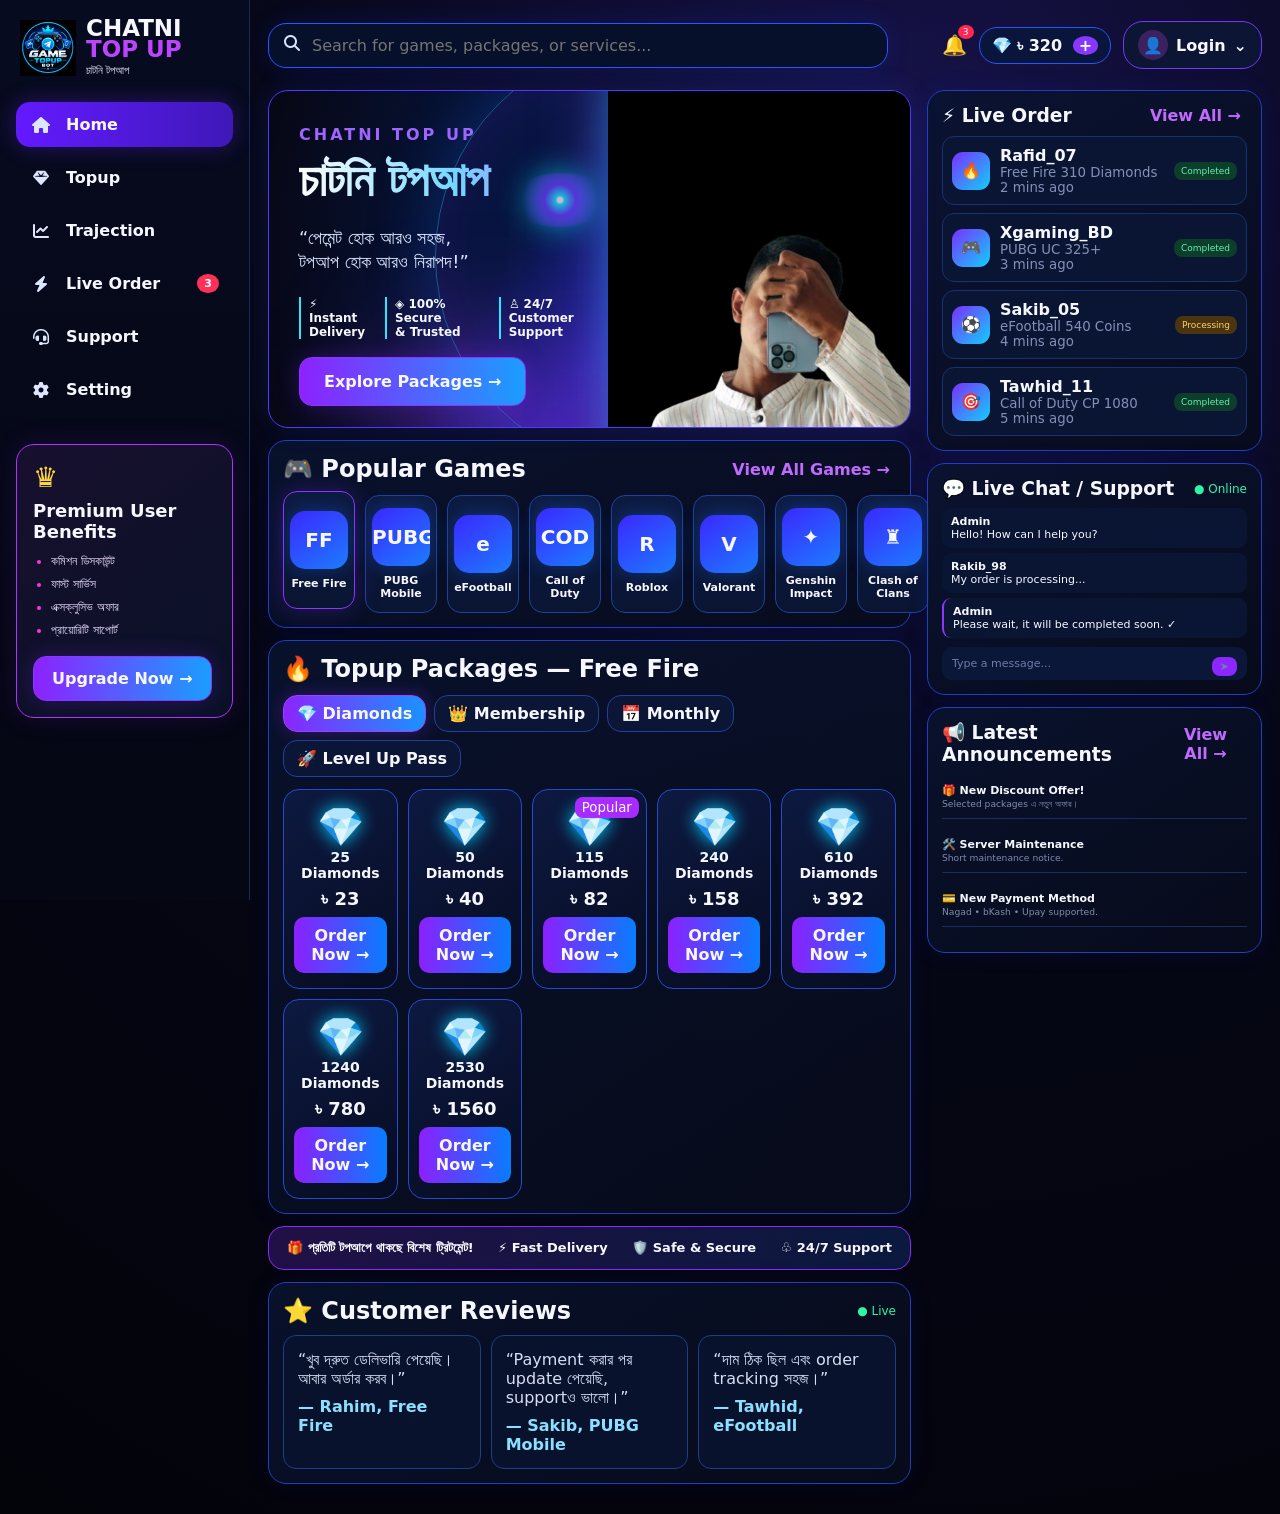
==== commit 2a45fdd3: "Add files via upload" ====
--- a/website/index.html
+++ b/website/index.html
@@ -1,218 +1,117 @@
 <!doctype html>
 <html lang="bn">
 <head>
-  <meta charset="utf-8">
-  <meta name="viewport" content="width=device-width,initial-scale=1,viewport-fit=cover">
-  <title>CHATNI TOP UP — চাটনি টপআপ</title>
-  <meta name="theme-color" content="#070a1d">
-  <link rel="stylesheet" href="/website/style.css">
+<meta charset="utf-8">
+<meta name="viewport" content="width=device-width,initial-scale=1,viewport-fit=cover">
+<title>CHATNI TOP UP — চাটনি টপআপ</title>
+<link rel="preconnect" href="https://cdn.simpleicons.org">
+<link rel="stylesheet" href="https://cdnjs.cloudflare.com/ajax/libs/font-awesome/6.5.2/css/all.min.css">
+<link rel="stylesheet" href="style.css">
 </head>
 <body>
-<div class="site">
-
+<div class="app-shell">
   <aside class="sidebar">
     <div class="brand">
-      <img src="/website/logo.png" alt="CHATNI TOP UP" onerror="this.classList.add('broken')">
-      <div><strong>CHATNI</strong><b>TOP UP</b><small>চাটনি টপআপ</small></div>
+      <img src="logo.png" onerror="this.style.display='none'">
+      <div><b>CHATNI</b><strong>TOP UP</strong><small>চাটনি টপআপ</small></div>
     </div>
     <nav class="side-nav">
-      <button class="side-item active" data-page="home"><i>⌂</i>Home</button>
-      <button class="side-item" data-page="topup"><i>💎</i>Topup</button>
-      <button class="side-item" data-page="orders"><i>▣</i>Trajection</button>
-      <button class="side-item" data-page="live"><i>💬</i>Live Order <em id="liveBadge">3</em></button>
-      <button class="side-item" data-page="support"><i>♧</i>Support</button>
-      <button class="side-item" data-page="settings"><i>⚙</i>Setting</button>
+      <button class="nav-item active" data-page="home"><i class="fa-solid fa-house"></i><span>Home</span></button>
+      <button class="nav-item" data-page="topup"><i class="fa-solid fa-gem"></i><span>Topup</span></button>
+      <button class="nav-item" data-page="orders"><i class="fa-solid fa-chart-line"></i><span>Trajection</span></button>
+      <button class="nav-item" data-page="live"><i class="fa-solid fa-bolt"></i><span>Live Order</span><em>3</em></button>
+      <button class="nav-item" data-page="support"><i class="fa-solid fa-headset"></i><span>Support</span></button>
+      <button class="nav-item" data-page="settings"><i class="fa-solid fa-gear"></i><span>Setting</span></button>
     </nav>
-    <div class="premium-box">
+    <div class="premium-card">
       <div class="crown">♛</div>
-      <button class="premium-close">×</button>
-      <h3>Premium<br>User Benefits</h3>
-      <p>✓ কনফার্ম ডিসকাউন্ট</p>
-      <p>✓ ফাস্ট সার্ভিস</p>
-      <p>✓ এক্সক্লুসিভ অফার</p>
-      <p>✓ প্রাধান্য সাপোর্ট</p>
-      <button class="glow-btn">Upgrade Now →</button>
+      <b>Premium User Benefits</b>
+      <ul><li>কমিশন ডিসকাউন্ট</li><li>ফাস্ট সার্ভিস</li><li>এক্সক্লুসিভ অফার</li><li>প্রায়োরিটি সাপোর্ট</li></ul>
+      <button class="primary">Upgrade Now →</button>
     </div>
-    <div class="side-slogan">Play More<br><b>Top Up More</b></div>
   </aside>
 
   <main class="main">
     <header class="topbar">
       <div class="mobile-brand">CHATNI <span>TOP UP</span></div>
-      <div class="search">
-        <span>⌕</span><input id="searchInput" placeholder="Search for games, packages, or services...">
-      </div>
-      <button class="icon-btn notify" title="Notifications">♟<b>3</b></button>
-      <div class="balance">💎 <span>৳ 320</span><button>＋</button></div>
-      <button class="account" id="authBtn">
-        <img src="/website/hero.jpg" alt="">
-        <span><b id="userName">Ahsan</b><small id="userType">Premium User</small></span>
-        <i>⌄</i>
-      </button>
+      <div class="search"><i class="fa-solid fa-magnifying-glass"></i><input id="searchInput" placeholder="Search for games, packages, or services..."></div>
+      <div class="top-actions"><span class="bell">🔔<i>3</i></span><span class="balance">💎 ৳ 320 <b>+</b></span><button class="account" id="loginBtn"><span class="avatar">👤</span><span id="accountText">Login</span>⌄</button></div>
     </header>
 
-    <section id="homePage" class="page active">
-      <section class="hero-card">
-        <div class="hero-bg"></div>
-        <div class="hero-content">
-          <div class="hero-brand">CHATNI <span>TOP UP</span></div>
-          <div class="hero-bangla">চাটনি টপআপ</div>
-          <h1>“পেমেন্ট হোক আরও সহজ,<br><span>টপআপ হোক আরও নিরাপদ!”</span></h1>
-          <div class="hero-features">
-            <div>ϟ <b>Instant<br>Delivery</b></div>
-            <div>♢ <b>100% Secure<br>& Trusted</b></div>
-            <div>♙ <b>24/7<br>Customer Support</b></div>
-          </div>
-          <button class="glow-btn large" onclick="openPage('topup')">Explore Packages →</button>
+    <section id="home" class="page active-page">
+      <div class="content-grid">
+        <div class="center-col">
+          <section class="hero">
+            <div class="hero-copy">
+              <span class="eyebrow">CHATNI TOP UP</span>
+              <h1>চাটনি টপআপ</h1>
+              <p>“পেমেন্ট হোক আরও সহজ,<br>টপআপ হোক আরও নিরাপদ!”</p>
+              <div class="hero-pills"><span>⚡ Instant<br>Delivery</span><span>◈ 100% Secure<br>& Trusted</span><span>♙ 24/7<br>Customer Support</span></div>
+              <button class="primary hero-btn" onclick="go('topup')">Explore Packages →</button>
+            </div>
+            <div class="hero-art">
+              <div class="eye eye-a"></div><div class="eye eye-b"></div>
+              <div class="halo"></div>
+              <img src="hero-cutout.png" alt="CHATNI TOP UP owner">
+              <div class="hero-glow"></div>
+            </div>
+          </section>
+
+          <section class="panel games-panel">
+            <div class="section-head"><h2>🎮 Popular Games</h2><button onclick="go('topup')">View All Games →</button></div>
+            <div class="game-grid">
+              <button class="game-card active" onclick="selectGame('Free Fire')"><div class="game-icon"><img src="https://cdn.simpleicons.org/freefire/ffffff" onerror="this.style.display='none'"><span>FF</span></div><b>Free Fire</b></button>
+              <button class="game-card" onclick="selectGame('PUBG Mobile')"><div class="game-icon"><img src="https://cdn.simpleicons.org/pubg/ffffff" onerror="this.style.display='none'"><span>PUBG</span></div><b>PUBG Mobile</b></button>
+              <button class="game-card" onclick="selectGame('eFootball')"><div class="game-icon"><img src="https://cdn.simpleicons.org/efootball/ffffff" onerror="this.style.display='none'"><span>e</span></div><b>eFootball</b></button>
+              <button class="game-card" onclick="selectGame('Call of Duty')"><div class="game-icon"><img src="https://cdn.simpleicons.org/callofduty/ffffff" onerror="this.style.display='none'"><span>COD</span></div><b>Call of Duty</b></button>
+              <button class="game-card" onclick="selectGame('Roblox')"><div class="game-icon"><img src="https://cdn.simpleicons.org/roblox/ffffff" onerror="this.style.display='none'"><span>R</span></div><b>Roblox</b></button>
+              <button class="game-card" onclick="selectGame('Valorant')"><div class="game-icon"><img src="https://cdn.simpleicons.org/valorant/ffffff" onerror="this.style.display='none'"><span>V</span></div><b>Valorant</b></button>
+              <button class="game-card" onclick="selectGame('Genshin Impact')"><div class="game-icon"><img src="https://cdn.simpleicons.org/genshinimpact/ffffff" onerror="this.style.display='none'"><span>✦</span></div><b>Genshin Impact</b></button>
+              <button class="game-card" onclick="selectGame('Clash of Clans')"><div class="game-icon"><img src="https://cdn.simpleicons.org/clashofclans/ffffff" onerror="this.style.display='none'"><span>♜</span></div><b>Clash of Clans</b></button>
+            </div>
+          </section>
+
+          <section class="panel package-panel" id="packageSection">
+            <div class="section-head"><h2>🔥 Topup Packages — <span>Free Fire</span></h2></div>
+            <div class="category-tabs">
+              <button class="tab active" data-cat="diamonds">💎 Diamonds</button>
+              <button class="tab" data-cat="membership">👑 Membership</button>
+              <button class="tab" data-cat="monthly">📅 Monthly</button>
+              <button class="tab" data-cat="levelup">🚀 Level Up Pass</button>
+            </div>
+            <div id="packages" class="package-grid"></div>
+          </section>
+
+          <section class="trust-strip"><span>🎁 প্রতিটি টপআপে থাকছে বিশেষ ট্রিটমেন্ট!</span><span>⚡ Fast Delivery</span><span>🛡️ Safe & Secure</span><span>♧ 24/7 Support</span></section>
+          <section class="panel reviews"><div class="section-head"><h2>⭐ Customer Reviews</h2><span class="live-dot">● Live</span></div><div class="review-grid"><article>“খুব দ্রুত ডেলিভারি পেয়েছি। আবার অর্ডার করব।”<b>— Rahim, Free Fire</b></article><article>“Payment করার পর update পেয়েছি, supportও ভালো।”<b>— Sakib, PUBG Mobile</b></article><article>“দাম ঠিক ছিল এবং order tracking সহজ।”<b>— Tawhid, eFootball</b></article></div></section>
         </div>
-        <div class="hero-photo-wrap">
-          <img src="/website/hero.jpg" alt="CHATNI TOP UP" class="hero-photo"
-               onerror="this.closest('.hero-photo-wrap').classList.add('image-missing')">
-          <div class="photo-label">CHATNI TOP UP</div>
-        </div>
-      </section>
 
-      <section class="section">
-        <div class="section-title"><div><span>🎮</span><h2>Popular Games</h2></div><button onclick="openPage('topup')">View All Games →</button></div>
-        <div class="games-row">
-          <button class="game-card selected"><span class="game-icon ff">ϟ</span><b>Free Fire</b></button>
-          <button class="game-card"><span class="game-icon pubg">PUBG</span><b>PUBG Mobile</b></button>
-          <button class="game-card"><span class="game-icon efootball">e</span><b>eFootball</b></button>
-          <button class="game-card"><span class="game-icon cod">COD</span><b>Call of Duty</b></button>
-          <button class="game-card"><span class="game-icon roblox">◈</span><b>Roblox</b></button>
-          <button class="game-card"><span class="game-icon valo">V</span><b>Valorant</b></button>
-          <button class="game-card"><span class="game-icon genshin">✦</span><b>Genshin Impact</b></button>
-          <button class="game-card"><span class="game-icon coc">♜</span><b>Clash of Clans</b></button>
-        </div>
-      </section>
-
-      <section class="section package-section">
-        <div class="section-title">
-          <div><span>🔥</span><h2>Topup Packages <small>— Free Fire</small></h2></div>
-        </div>
-        <div class="category-tabs">
-          <button class="active" data-cat="diamonds">Diamonds</button>
-          <button data-cat="membership">Weekly</button>
-          <button data-cat="monthly">Monthly</button>
-          <button data-cat="levelup">Level Up Pass</button>
-        </div>
-        <div id="homePackages" class="package-grid"></div>
-      </section>
-
-      <section class="service-strip">
-        <div>🎁 <b>প্রতিটি টপআপে থাকছে<br>বিশেষ ডিসকাউন্ট!</b></div>
-        <div>ϟ <b>Fast<br>Delivery</b></div>
-        <div>♢ <b>Safe<br>& Secure</b></div>
-        <div>♙ <b>24/7<br>Support</b></div>
-        <button class="glow-btn" onclick="openPage('topup')">♛ Join Now →</button>
-      </section>
-
-      <section class="section reviews-section">
-        <div class="section-title"><div><span>⭐</span><h2>Customer Reviews</h2></div></div>
-        <div class="reviews">
-          <article><div class="stars">★★★★★</div><p>অনেক দ্রুত ডেলিভারি পেয়েছি। সার্ভিস একদম স্মুথ।</p><b>Rafid_07</b></article>
-          <article><div class="stars">★★★★★</div><p>Payment করার পর দ্রুত আমার ডায়মন্ড পেয়েছি।</p><b>Sakib_05</b></article>
-          <article><div class="stars">★★★★★</div><p>Support খুব দ্রুত reply করেছে। ধন্যবাদ!</p><b>Tawhid_11</b></article>
-        </div>
-      </section>
-    </section>
-
-    <section id="topupPage" class="page">
-      <div class="page-heading"><span>FREE FIRE</span><h1>Topup Center</h1><p>Diamond Topup, Membership এবং Level Up Pass আলাদা সেকশনে।</p></div>
-      <div class="big-category-grid">
-        <button onclick="showCategory('diamonds')"><strong>💎 Diamond Topup</strong><small>25 → 2530 Diamonds</small><b>Open →</b></button>
-        <button onclick="showCategory('membership')"><strong>🎁 Membership</strong><small>Weekly & Weekly Lite</small><b>Open →</b></button>
-        <button onclick="showCategory('levelup')"><strong>🎫 Level Up Pass</strong><small>Level Up-6 → Level Up-30</small><b>Open →</b></button>
-      </div>
-      <div class="category-title"><h2 id="categoryTitle">💎 Diamond Topup</h2></div>
-      <div id="allPackages" class="package-grid"></div>
-    </section>
-
-    <section id="ordersPage" class="page">
-      <div class="page-heading"><span>TRAJECTION</span><h1>My Orders</h1><p>তোমার সব order এবং status এখানে দেখা যাবে।</p></div>
-      <div id="myOrdersList" class="orders-list"><div class="empty">Login করলে তোমার order দেখা যাবে।</div></div>
-    </section>
-
-    <section id="livePage" class="page">
-      <div class="page-heading"><span>LIVE ORDER</span><h1>Live Orders</h1><p>সাম্প্রতিক top-up activity.</p></div>
-      <div id="liveOrdersFull" class="live-list"></div>
-    </section>
-
-    <section id="supportPage" class="page">
-      <div class="page-heading"><span>SUPPORT</span><h1>Live Chat / Support</h1><p>যেকোনো সমস্যায় আমাদের সাথে যোগাযোগ করো।</p></div>
-      <div class="support-grid">
-        <a href="https://t.me/Ahsanvai10" target="_blank">✈️ <b>Telegram</b><small>@Ahsanvai10</small></a>
-        <a href="https://wa.me/8801410897399" target="_blank">💬 <b>WhatsApp</b><small>01410897399</small></a>
-        <div>💳 <b>Payment Support</b><small>bKash • Nagad • Upay</small></div>
+        <aside class="right-col">
+          <section class="side-panel"><div class="section-head"><h3>⚡ Live Order</h3><button onclick="go('live')">View All →</button></div><div id="liveOrders"></div></section>
+          <section class="side-panel chat"><div class="section-head"><h3>💬 Live Chat / Support</h3><span class="online">● Online</span></div><div class="messages"><p><b>Admin</b><br>Hello! How can I help you?</p><p><b>Rakib_98</b><br>My order is processing...</p><p class="admin-msg"><b>Admin</b><br>Please wait, it will be completed soon. ✓</p></div><div class="chatbox">Type a message... <button>➤</button></div></section>
+          <section class="side-panel"><div class="section-head"><h3>📢 Latest Announcements</h3><button>View All →</button></div><div class="ann"><p>🎁 <b>New Discount Offer!</b><br><small>Selected packages এ নতুন অফার।</small></p><p>🛠️ <b>Server Maintenance</b><br><small>Short maintenance notice.</small></p><p>💳 <b>New Payment Method</b><br><small>Nagad • bKash • Upay supported.</small></p></div></section>
+        </aside>
       </div>
     </section>
 
-    <section id="settingsPage" class="page">
-      <div class="page-heading"><span>ACCOUNT</span><h1>Setting</h1><p>Account এবং website settings.</p></div>
-      <div class="settings-card">
-        <div><b>Account</b><p id="settingsUser">Guest</p></div>
-        <button id="settingsAuth" class="glow-btn">Login / Signup</button>
-        <button id="logoutBtn" class="danger-btn hidden">Logout</button>
-      </div>
-    </section>
+    <section id="topup" class="page"><div class="page-title"><span>TOPUP</span><h1>Choose Your Package</h1><p>Membership, Diamonds এবং Level Up Pass আলাদা section-এ।</p></div><div id="topupPackages" class="package-grid large"></div></section>
+    <section id="orders" class="page"><div class="page-title"><span>TRAJECTION</span><h1>My Orders</h1><p>তোমার সব order status এখানে দেখা যাবে।</p></div><div id="myOrders" class="orders-box">Login করলে তোমার order এখানে দেখাবে।</div></section>
+    <section id="live" class="page"><div class="page-title"><span>LIVE ORDER</span><h1>Live Orders</h1><p>সাম্প্রতিক order activity.</p></div><div id="livePageOrders" class="live-list"></div></section>
+    <section id="support" class="page"><div class="page-title"><span>SUPPORT</span><h1>Need Help?</h1><p>WhatsApp: 01316897399 / 01410897399<br>Telegram: @Ahsanvai10</p></div><div class="support-card"><button class="primary" onclick="window.open('https://t.me/Ahsanvai10','_blank')">Open Telegram Support →</button></div></section>
+    <section id="settings" class="page"><div class="page-title"><span>SETTING</span><h1>Account Settings</h1><p>Login, logout এবং account information.</p></div><div class="settings-card"><button class="primary" id="settingsLogin">Login / Signup</button><button class="secondary" id="logoutBtn">Logout</button></div></section>
   </main>
-
-  <aside class="rightbar">
-    <section class="right-card">
-      <div class="right-title"><b>♛ Live Order</b><button onclick="openPage('live')">View All →</button></div>
-      <div id="liveOrdersSide"></div>
-    </section>
-    <section class="right-card chat-card">
-      <div class="right-title"><b>🟣 Live Chat / Support</b><span class="online">● Online</span></div>
-      <p class="chat-sub">Need help? We're here for you!</p>
-      <div class="chat-msg"><span>👨🏻</span><p><b>Admin</b><small>Hello! How can I help you?</small></p><time>2m ago</time></div>
-      <div class="chat-msg"><span>👨🏽</span><p><b>Rakib_98</b><small>My order is processing...</small></p><time>1m ago</time></div>
-      <div class="chat-msg"><span>👨🏻</span><p><b>Admin</b><small>Please wait, it will be completed soon. ✅</small></p><time>Now</time></div>
-      <div class="chat-input"><input placeholder="Type a message..."><button>➤</button></div>
-    </section>
-    <section class="right-card">
-      <div class="right-title"><b>♛ Latest Announcements</b><button>View All →</button></div>
-      <div class="announcement"><i>♛</i><p><b>New Discount Offer!</b><small>Get special offer on selected packages.</small></p><time>Today</time></div>
-      <div class="announcement"><i>◈</i><p><b>Server Maintenance</b><small>Short maintenance notice.</small></p><time>Today</time></div>
-      <div class="announcement"><i>৳</i><p><b>New Payment Method</b><small>Now support Nagad, Rocket & bKash.</small></p><time>Today</time></div>
-    </section>
-  </aside>
-
-  <nav class="bottom-nav">
-    <button class="active" data-page="home">⌂<span>Home</span></button>
-    <button data-page="topup">💎<span>Topup</span></button>
-    <button data-page="orders">▣<span>Trajection</span></button>
-    <button class="center-nav" data-page="live">♛<span>Live</span></button>
-    <button data-page="support">♧<span>Support</span></button>
-    <button data-page="settings">⚙<span>Setting</span></button>
-  </nav>
 </div>
 
-<div id="authModal" class="modal">
-  <div class="modal-box">
-    <button class="close" onclick="closeModal('authModal')">×</button>
-    <div class="modal-tabs"><button id="loginTab" class="active">Login</button><button id="registerTab">Signup</button></div>
-    <form id="loginForm"><h2>Welcome Back</h2><input id="loginEmail" type="email" placeholder="Email" required><input id="loginPassword" type="password" placeholder="Password" required><button class="glow-btn full">LOGIN</button></form>
-    <form id="registerForm" class="hidden"><h2>Create Account</h2><input id="registerName" placeholder="Name" required><input id="registerEmail" type="email" placeholder="Email" required><input id="registerPassword" type="password" minlength="6" placeholder="Password" required><button class="glow-btn full">SIGN UP</button></form>
-    <div id="authMsg"></div>
-  </div>
-</div>
+<nav class="mobile-nav">
+  <button class="mnav active" data-page="home"><i class="fa-solid fa-house"></i><span>Home</span></button>
+  <button class="mnav" data-page="topup"><i class="fa-solid fa-gem"></i><span>Topup</span></button>
+  <button class="mnav" data-page="orders"><i class="fa-solid fa-chart-column"></i><span>Trajection</span></button>
+  <button class="mnav live-nav" data-page="live"><i class="fa-solid fa-bolt"></i><span>Live</span></button>
+  <button class="mnav" data-page="support"><i class="fa-solid fa-headset"></i><span>Support</span></button>
+  <button class="mnav" data-page="settings"><i class="fa-solid fa-gear"></i><span>Setting</span></button>
+</nav>
 
-<div id="orderModal" class="modal">
-  <div class="modal-box">
-    <button class="close" onclick="closeModal('orderModal')">×</button>
-    <span>FREE FIRE ORDER</span><h2 id="selectedPackage">Package</h2><div class="order-price">৳<span id="selectedPrice">0</span></div>
-    <form id="orderForm">
-      <input id="playerUid" inputmode="numeric" placeholder="Free Fire UID" required>
-      <select id="paymentMethod" required><option value="">Select payment method</option><option>bKash</option><option>Nagad</option><option>Upay</option></select>
-      <div class="payment-info" id="paymentInfo">Payment করতে <b>Send Money</b> করুন।</div>
-      <input id="transactionId" placeholder="Transaction ID" required>
-      <button class="glow-btn full">SUBMIT ORDER</button>
-    </form>
-    <div id="orderMsg"></div>
-  </div>
-</div>
-<div id="toast" class="toast"></div>
-<script src="/website/script.js"></script>
+<div class="modal" id="orderModal"><div class="modal-card"><button class="close" onclick="closeModal()">×</button><h2>Order Package</h2><input id="playerUid" placeholder="Free Fire UID"><select id="paymentMethod"><option>bKash</option><option>Nagad</option><option>Upay</option></select><div class="pay-number">Send Money: <b id="paymentNumber">01316897399</b> <button onclick="copyPayment()">Copy</button></div><input id="transactionId" placeholder="Transaction ID"><button class="primary wide" onclick="submitOrder()">Submit Order</button></div></div>
+<script src="script.js"></script>
 </body>
-</html>
+</html>
--- a/website/style.css
+++ b/website/style.css
@@ -1,4 +1,3 @@
-*{box-sizing:border-box}html,body{margin:0;min-height:100%;background:#050817;color:#f8f8ff;font-family:Inter,system-ui,Arial,sans-serif}body{overflow-x:hidden}button,input,select{font:inherit}button{cursor:pointer}.site{min-height:100vh;background:radial-gradient(circle at 50% -10%,#1533a844,transparent 32%),linear-gradient(135deg,#050817,#09091f 55%,#050717)}.sidebar{position:fixed;left:0;top:0;bottom:0;width:248px;padding:18px;background:linear-gradient(180deg,#070b20f7,#07091af5);border-right:1px solid #3157ff35;z-index:40}.brand{display:flex;align-items:center;gap:10px;margin:4px 6px 24px}.brand img{width:58px;height:58px;object-fit:contain}.brand img.broken{opacity:.2}.brand strong,.brand b{display:block;font-size:23px;font-style:italic;line-height:.9}.brand b{color:#9b55ff}.brand small{color:#8fc7ff;font-weight:800}.side-nav{display:grid;gap:7px}.side-item{position:relative;border:1px solid transparent;background:none;color:#e1e5ff;padding:14px 16px;border-radius:14px;text-align:left;display:flex;align-items:center;gap:15px;font-weight:800;transition:.25s}.side-item i{font-style:normal;font-size:23px;width:25px;text-align:center}.side-item:hover{transform:translateX(5px);background:#17204c80;border-color:#5a5cff66;box-shadow:0 0 20px #5c42ff1c}.side-item.active{background:linear-gradient(90deg,#5525db,#2b2bcf);box-shadow:0 0 28px #6c32ff66}.side-item em{font-style:normal;background:#ff315b;border-radius:50%;padding:3px 7px;margin-left:auto}.premium-box{position:absolute;left:18px;right:18px;bottom:180px;border:1px solid #8a43ff80;border-radius:18px;padding:18px;background:linear-gradient(145deg,#191242,#100d29);box-shadow:0 0 28px #812cff22}.premium-box .crown{font-size:25px;color:#ffe46a}.premium-box .premium-close{position:absolute;right:12px;top:10px;background:none;border:0;color:#fff;font-size:25px}.premium-box h3{font-size:19px;margin:5px 0 12px}.premium-box p{margin:7px 0;color:#e5e6ff;font-size:12px}.side-slogan{position:absolute;bottom:35px;left:25px;color:#2de7ff;font-size:25px;font-weight:900;font-style:italic;transform:rotate(-8deg);text-shadow:0 0 20px #1abfff}.side-slogan b{color:#b84cff}.main{margin-left:248px;margin-right:335px;padding:14px 10px 100px}.rightbar{position:fixed;right:15px;top:92px;width:320px;bottom:85px;overflow:auto;padding-right:2px}.topbar{height:70px;display:flex;gap:12px;align-items:center}.mobile-brand{display:none}.search{height:46px;flex:1;display:flex;align-items:center;gap:10px;padding:0 15px;border:1px solid #2671ff99;border-radius:15px;background:#080c27;box-shadow:0 0 20px #1e4fff20 inset}.search span{font-size:27px;color:#d5e8ff}.search input{border:0;outline:0;background:none;color:white;width:100%;font-size:13px}.icon-btn{background:none;border:0;color:white;font-size:24px;position:relative}.notify b{position:absolute;right:-5px;top:-3px;background:#ff315b;border-radius:50%;font-size:10px;padding:3px 6px}.balance{display:flex;align-items:center;gap:6px;border:1px solid #5f42ff80;border-radius:25px;padding:6px 7px 6px 12px;color:#bdeaff;font-weight:900;background:#17114a}.balance button{border:0;background:linear-gradient(135deg,#7c38ff,#a433ff);color:#fff;border-radius:50%;width:30px;height:30px}.account{border:1px solid #7042ff90;background:#111438;border-radius:26px;color:white;padding:5px 10px 5px 5px;display:flex;align-items:center;gap:9px;min-width:190px}.account img{width:36px;height:36px;border-radius:50%;object-fit:cover}.account span{text-align:left;flex:1}.account b,.account small{display:block}.account small{color:#8ca4d8;font-size:10px}.page{display:none}.page.active{display:block}.hero-card{height:340px;border:1px solid #6335ffb0;border-radius:22px;overflow:hidden;position:relative;background:#080b20;box-shadow:0 0 35px #4826ff1b}.hero-bg{position:absolute;inset:0;background:radial-gradient(circle at 70% 50%,#104fff80,transparent 32%),linear-gradient(110deg,#07113a,#090b24 55%,#180b3b)}.hero-content{position:relative;z-index:3;width:58%;padding:35px 32px}.hero-brand{font-size:42px;font-weight:1000;font-style:italic;color:white;text-shadow:0 0 20px #7a40ff}.hero-brand span{color:#9857ff}.hero-bangla{font-size:22px;font-weight:900;margin-top:2px}.hero-content h1{font-size:17px;line-height:1.35;margin:13px 0;color:#e9f5ff}.hero-content h1 span{color:#b58aff}.hero-features{display:flex;gap:25px;margin:25px 0}.hero-features div{display:flex;gap:7px;align-items:center;color:#55f1ff;font-size:24px}.hero-features b{font-size:11px;color:white}.glow-btn{border:0;color:white;background:linear-gradient(100deg,#a12cff,#0d8dff);border-radius:12px;padding:12px 18px;font-weight:1000;box-shadow:0 0 25px #6f32ff80;transition:.25s}.glow-btn:hover{transform:translateY(-2px) scale(1.02);box-shadow:0 0 35px #984dff}.glow-btn.large{padding:13px 25px}.hero-photo-wrap{position:absolute;right:0;top:0;width:55%;height:100%;overflow:hidden}.hero-photo{width:100%;height:100%;object-fit:cover;object-position:center 35%;filter:saturate(1.15) contrast(1.05)}.hero-photo-wrap:after{content:"";position:absolute;inset:0;background:linear-gradient(90deg,#07102e 0%,transparent 42%),linear-gradient(0deg,#07102e88,transparent 30%);pointer-events:none}.photo-label{position:absolute;bottom:13px;right:22px;font-weight:1000;font-style:italic;font-size:20px;color:#fff;text-shadow:0 0 14px #b52fff}.image-missing{background:linear-gradient(135deg,#101a4c,#250c4c)}.section{margin-top:13px;border:1px solid #3158ff4a;border-radius:18px;padding:12px;background:#07102b66;box-shadow:inset 0 0 35px #1544ff08}.section-title{display:flex;align-items:center;justify-content:space-between;margin:0 5px 9px}.section-title>div{display:flex;align-items:center;gap:7px}.section-title span{font-size:22px}.section-title h2{font-size:16px;margin:0}.section-title h2 small{color:#56d8ff}.section-title button{border:0;background:none;color:#b779ff;font-size:11px;font-weight:900}.games-row{display:grid;grid-template-columns:repeat(8,1fr);gap:8px}.game-card{border:1px solid #2861b95c;background:linear-gradient(145deg,#0d1741,#0a102d);color:white;border-radius:13px;padding:10px 5px;min-width:0;transition:.25s;box-shadow:inset 0 0 18px #215dff0d}.game-card:hover,.game-card.selected{transform:translateY(-4px);border-color:#6c49ff;box-shadow:0 0 22px #5b37ff40}.game-card b{display:block;font-size:10px;margin-top:7px}.game-icon{width:45px;height:45px;margin:auto;border-radius:12px;display:grid;place-items:center;font-weight:1000;font-size:16px;background:linear-gradient(145deg,#1c54ff,#711dff);box-shadow:0 0 16px #315eff66}.pubg{background:#7a4e24}.efootball{background:#efcc00;color:#111}.cod{background:#252a36}.roblox{background:#efefef;color:#111}.valo{background:#ed174f}.genshin{background:#d6efff;color:#365}.coc{background:#db8b34}.category-tabs{display:flex;gap:7px;justify-content:flex-end;margin-bottom:10px}.category-tabs button{border:1px solid #2d4f9b;background:#0b1433;color:#a9b8df;border-radius:18px;padding:7px 17px;font-size:11px;font-weight:900;transition:.25s}.category-tabs button.active,.category-tabs button:hover{background:linear-gradient(90deg,#7229ff,#247eff);color:#fff;border-color:#9a5dff;box-shadow:0 0 18px #6f31ff55}.package-grid{display:grid;grid-template-columns:repeat(5,1fr);gap:9px}.package{position:relative;border:1px solid #315fe4aa;border-radius:13px;padding:14px 10px 11px;background:radial-gradient(circle at 50% 25%,#1248a52b,transparent 50%),#07132e;overflow:hidden;transition:.3s}.package:hover{transform:translateY(-6px);border-color:#a04cff;box-shadow:0 0 26px #7134ff45}.diamond{font-size:39px;display:block;text-align:center;filter:drop-shadow(0 0 10px #28d8ff);animation:diamondGlow 2s ease-in-out infinite}.package .popular{position:absolute;top:0;right:0;background:#a52dff;color:white;font-size:8px;padding:4px 7px;border-radius:0 10px 0 9px}.package h3{text-align:center;font-size:12px;margin:6px 0;color:#e8efff}.package .price{text-align:center;font-size:17px;font-weight:1000;color:#d78cff}.package button{width:100%;margin-top:8px;padding:8px;font-size:10px}.service-strip{display:grid;grid-template-columns:2fr 1fr 1fr 1fr 1.3fr;gap:8px;margin-top:13px;padding:11px 15px;border:1px solid #d32cff88;border-radius:16px;background:linear-gradient(90deg,#1b0d48,#081f44);align-items:center}.service-strip div{display:flex;align-items:center;gap:8px;font-size:11px}.reviews{display:grid;grid-template-columns:repeat(3,1fr);gap:10px}.reviews article{border:1px solid #304da8;background:#07112d;border-radius:14px;padding:13px}.stars{color:#ffd64a;letter-spacing:2px}.reviews p{font-size:12px;color:#bbc4dd;line-height:1.5}.reviews b{font-size:11px}.right-card{border:1px solid #3157ff55;border-radius:16px;background:linear-gradient(145deg,#091333,#070d22);padding:13px;margin-bottom:12px;box-shadow:0 0 22px #154bff0d}.right-title{display:flex;justify-content:space-between;align-items:center;font-size:13px}.right-title button{border:0;background:none;color:#c45dff;font-size:10px}.online{color:#55ffab;font-size:10px}.live-item{display:grid;grid-template-columns:35px 1fr auto;gap:7px;align-items:center;border-bottom:1px solid #ffffff0d;padding:10px 0}.live-avatar{width:32px;height:32px;border-radius:50%;display:grid;place-items:center;background:linear-gradient(135deg,#6534ff,#0d96ff);font-size:15px}.live-item b{display:block;font-size:10px}.live-item small{display:block;color:#aab4d0;font-size:8px;margin-top:3px}.live-status{padding:4px 7px;border-radius:9px;font-size:8px;background:#0b6c45;color:#6dffb2;border:1px solid #26d78366}.processing{background:#573f24;color:#ffd57b}.chat-sub{font-size:9px;color:#8794b6}.chat-msg{display:grid;grid-template-columns:25px 1fr auto;gap:7px;padding:7px 0}.chat-msg>span{width:25px;height:25px;border-radius:50%;background:#202d67;display:grid;place-items:center}.chat-msg p{margin:0}.chat-msg b,.chat-msg small{display:block;font-size:9px}.chat-msg small{color:#b6bfd5;margin-top:2px}.chat-msg time{font-size:8px;color:#7380a1}.chat-input{display:flex;border:1px solid #284a9a;border-radius:11px;overflow:hidden;margin-top:5px}.chat-input input{min-width:0;flex:1;background:none;border:0;outline:0;padding:9px;color:white;font-size:9px}.chat-input button{border:0;background:linear-gradient(135deg,#6337ff,#159cff);color:white;width:36px}.announcement{display:grid;grid-template-columns:28px 1fr auto;gap:7px;padding:9px 0;border-bottom:1px solid #ffffff0d}.announcement i{width:27px;height:27px;border-radius:50%;display:grid;place-items:center;background:#21356e;font-style:normal}.announcement p{margin:0}.announcement b,.announcement small{display:block;font-size:9px}.announcement small{color:#9ba6c1;margin-top:2px}.announcement time{font-size:8px;color:#8a95b0}.page-heading{padding:20px 5px}.page-heading>span{color:#b45bff;font-size:10px;letter-spacing:2px;font-weight:900}.page-heading h1{font-size:34px;margin:6px 0}.page-heading p{color:#909bb8}.big-category-grid{display:grid;grid-template-columns:repeat(3,1fr);gap:14px}.big-category-grid button{border:1px solid #315de8aa;border-radius:18px;background:linear-gradient(145deg,#0c1740,#090e28);color:white;text-align:left;padding:22px;transition:.25s}.big-category-grid button:hover{transform:translateY(-5px);box-shadow:0 0 28px #6938ff44;border-color:#a54cff}.big-category-grid strong,.big-category-grid small,.big-category-grid b{display:block}.big-category-grid strong{font-size:18px}.big-category-grid small{color:#a8b4d2;margin:8px 0 15px}.big-category-grid b{color:#ba73ff}.category-title{margin:30px 0 10px}.orders-list,.live-list{display:grid;gap:10px}.order-row{border:1px solid #3156a4;background:#07112d;border-radius:14px;padding:15px;display:flex;justify-content:space-between}.order-row b,.order-row span,.order-row small{display:block}.order-row span,.order-row small{font-size:11px;color:#9aa6c1;margin-top:4px}.status{align-self:center;padding:7px 10px;border-radius:20px;font-size:10px}.status.completed{background:#0a6544;color:#6cffb1}.status.payment_pending{background:#68471b;color:#ffd57a}.status.payment_verified{background:#123f68;color:#75d8ff}.status.rejected{background:#661f32;color:#ff91a7}.support-grid{display:grid;grid-template-columns:repeat(3,1fr);gap:14px}.support-grid>a,.support-grid>div,.settings-card{border:1px solid #3156a4;background:#07112d;border-radius:16px;padding:22px;color:white;text-decoration:none;display:grid;gap:7px}.support-grid small{color:#9ca8c4}.settings-card{max-width:600px}.danger-btn{border:0;background:#a62b47;color:white;border-radius:12px;padding:11px;font-weight:900}.modal{display:none;position:fixed;inset:0;background:#000b;backdrop-filter:blur(12px);z-index:100;align-items:center;justify-content:center;padding:20px}.modal.show{display:flex}.modal-box{position:relative;width:min(460px,100%);padding:25px;border-radius:20px;border:1px solid #6a45ff;background:#0a0e27;box-shadow:0 0 50px #6132ff44}.close{position:absolute;right:13px;top:8px;border:0;background:none;color:white;font-size:28px}.modal-box>span{color:#c363ff;font-size:10px}.modal-box h2{margin:7px 0 15px}.modal-box input,.modal-box select{width:100%;margin:6px 0;padding:12px;border:1px solid #29498e;border-radius:10px;background:#050a1d;color:white;outline:0}.modal-tabs{display:flex;gap:5px;margin-bottom:15px}.modal-tabs button{flex:1;border:0;border-radius:9px;padding:10px;background:#10183a;color:#8f9bb9}.modal-tabs button.active{background:#6d35ff;color:white}.order-price{font-size:28px;color:#d37cff;font-weight:1000;margin-bottom:10px}.payment-info{font-size:11px;color:#b6c0d9;padding:10px;border:1px solid #3152a0;border-radius:10px;margin:5px 0}.full{width:100%;margin-top:8px}.hidden{display:none!important}.toast{position:fixed;right:20px;bottom:90px;background:#0c1837;border:1px solid #7948ff;color:white;padding:12px 17px;border-radius:12px;z-index:200;transform:translateY(20px);opacity:0;transition:.25s}.toast.show{transform:none;opacity:1}.bottom-nav{display:none}@keyframes diamondGlow{50%{transform:scale(1.08);filter:drop-shadow(0 0 18px #1ee8ff)}}
-@media(max-width:1100px){.rightbar{display:none}.main{margin-right:0}.games-row{grid-template-columns:repeat(4,1fr)}.package-grid{grid-template-columns:repeat(3,1fr)}}
-@media(max-width:760px){.sidebar{display:none}.main{margin:0;padding:8px 10px 95px}.topbar{height:58px}.mobile-brand{display:block;font-weight:1000;font-size:15px}.mobile-brand span{color:#9c62ff}.search{position:absolute;top:68px;left:10px;right:10px}.account{min-width:0;width:43px;padding:3px;border-radius:50%}.account img{width:35px;height:35px}.account span,.account i,.balance,.notify{display:none}.hero-card{margin-top:62px;height:500px}.hero-content{width:100%;padding:28px 20px}.hero-brand{font-size:30px}.hero-photo-wrap{width:100%;height:55%;top:auto;bottom:0}.hero-photo-wrap:after{background:linear-gradient(0deg,#07102e,transparent 60%)}.hero-content h1{font-size:15px}.hero-features{gap:10px;margin:15px 0}.hero-features div{font-size:18px}.hero-features b{font-size:9px}.games-row{grid-template-columns:repeat(4,1fr)}.game-card{padding:7px 3px}.game-icon{width:38px;height:38px}.package-grid{grid-template-columns:repeat(2,1fr)}.category-tabs{overflow:auto;justify-content:flex-start}.category-tabs button{white-space:nowrap}.service-strip{grid-template-columns:1fr 1fr}.service-strip button{grid-column:span 2}.reviews{grid-template-columns:1fr}.big-category-grid{grid-template-columns:1fr}.bottom-nav{display:flex;position:fixed;left:0;right:0;bottom:0;height:72px;background:#06091af5;border-top:1px solid #3459a455;z-index:60;justify-content:space-around}.bottom-nav button{border:0;background:none;color:#8290b2;display:flex;flex-direction:column;align-items:center;justify-content:center;gap:3px;font-size:18px;min-width:0;flex:1;transition:.2s}.bottom-nav button span{font-size:9px}.bottom-nav button.active{color:#c76cff;text-shadow:0 0 15px #a32fff}.bottom-nav .center-nav{width:65px;max-width:65px;flex:0;border-radius:50%;margin:-20px 5px 0;background:radial-gradient(circle,#9c3dff,#29105e);border:2px solid #b05cff;color:white;box-shadow:0 0 30px #9638ff}.page-heading{padding-top:65px}.page-heading h1{font-size:28px}.support-grid{grid-template-columns:1fr}}
-@media(max-width:420px){.games-row{grid-template-columns:repeat(2,1fr)}.package-grid{grid-template-columns:1fr 1fr}.hero-card{height:520px}.hero-brand{font-size:27px}.hero-photo-wrap{height:50%}}
+
+:root{--bg:#050511;--panel:#0a1029;--panel2:#0d1535;--line:#2449ff;--purple:#a83cff;--pink:#f02cff;--cyan:#10d8ff;--text:#f7f8ff;--muted:#9da7c8;--green:#2ff5a7;--nav-h:82px}
+*{box-sizing:border-box}html{scroll-behavior:smooth}body{margin:0;background:radial-gradient(circle at 70% 10%,#17134c 0,#060716 42%,#03030a 100%);color:var(--text);font-family:Inter,system-ui,-apple-system,Segoe UI,Arial,sans-serif;min-height:100vh}button,input,select{font:inherit}button{cursor:pointer;color:inherit}.app-shell{display:flex;min-height:100vh}.sidebar{width:250px;position:fixed;inset:0 auto 0 0;padding:18px 16px;background:linear-gradient(180deg,#070b20,#050714 75%);border-right:1px solid #18295b;z-index:20}.brand{display:flex;align-items:center;gap:10px;margin:0 4px 24px}.brand img{width:56px;height:56px;object-fit:contain}.brand b,.brand strong{display:block;font-size:23px;line-height:.9}.brand strong{color:#bd44ff}.brand small{font-size:11px;color:#dce5ff}.side-nav{display:grid;gap:8px}.nav-item{position:relative;border:0;background:transparent;border-radius:14px;padding:13px 14px;display:flex;align-items:center;gap:14px;font-weight:700;text-align:left;transition:.25s}.nav-item i{width:22px;text-align:center;color:#dce6ff}.nav-item:hover{background:#101a45;transform:translateX(4px)}.nav-item.active{background:linear-gradient(90deg,#631aff,#3e18b8);box-shadow:0 0 22px #7028ff55}.nav-item em{margin-left:auto;background:#ff3159;border-radius:50%;font-style:normal;font-size:11px;padding:3px 7px}.premium-card{margin-top:32px;border:1px solid #b72fff;border-radius:18px;padding:16px;background:linear-gradient(145deg,#17102e,#091127);box-shadow:0 0 28px #8b24ff22}.premium-card .crown{font-size:28px;color:#ffd73c}.premium-card b{display:block;font-size:18px;margin:6px 0}.premium-card ul{padding-left:18px;margin:8px 0 14px;color:#e8dcff;font-size:12px;line-height:1.9}.premium-card li::marker{color:#ff35d9}.primary,.secondary{border:1px solid #8737ff;border-radius:13px;padding:12px 18px;font-weight:800;background:linear-gradient(90deg,#8d22ff,#1a9eff);box-shadow:0 0 22px #8d22ff3d}.secondary{background:#0d1636}.main{margin-left:250px;width:calc(100% - 250px);padding:16px 18px 30px}.topbar{height:58px;display:flex;align-items:center;gap:22px;margin-bottom:16px}.mobile-brand{display:none}.search{flex:1;max-width:620px;border:1px solid #2956ff;border-radius:18px;background:#07102a;padding:11px 15px;display:flex;gap:10px;box-shadow:0 0 24px #153cff25}.search i{color:#d8e4ff}.search input{width:100%;border:0;outline:0;background:transparent;color:white}.top-actions{margin-left:auto;display:flex;align-items:center;gap:12px}.bell{position:relative;font-size:20px}.bell i{position:absolute;right:-7px;top:-8px;background:#ff2853;border-radius:50%;font-size:9px;padding:2px 5px;font-style:normal}.balance{padding:8px 12px;border:1px solid #2a53ff;border-radius:18px;background:#0a153b;font-weight:800}.balance b{display:inline-block;background:#8737ff;border-radius:50%;padding:0 6px;margin-left:5px}.account{border:1px solid #7736ff;background:#0d1534;border-radius:20px;padding:8px 14px;display:flex;align-items:center;gap:8px;font-weight:700}.avatar{display:grid;place-items:center;width:30px;height:30px;border-radius:50%;background:#3b215f}.page{display:none}.active-page{display:block}.content-grid{display:grid;grid-template-columns:minmax(0,1fr) 335px;gap:16px}.center-col,.right-col{min-width:0}.hero{height:338px;position:relative;overflow:hidden;border:1px solid #4d3aff;border-radius:20px;background:radial-gradient(circle at 80% 50%,#151d70,#06143a 58%,#070714);box-shadow:0 0 28px #315cff24}.hero:before{content:"";position:absolute;inset:0;background:linear-gradient(120deg,transparent 40%,#182cff55,transparent 75%);animation:scan 7s linear infinite}.hero-copy{position:relative;z-index:5;padding:34px 30px;width:58%}.eyebrow{color:#9e66ff;letter-spacing:3px;font-weight:900}.hero h1{font-size:47px;margin:8px 0 2px;letter-spacing:-1px;background:linear-gradient(90deg,#fff,#74d7ff,#c35cff);-webkit-background-clip:text;color:transparent}.hero p{font-size:18px;color:#dbe5ff;line-height:1.35}.hero-pills{display:flex;gap:20px;margin:22px 0 18px}.hero-pills span{font-size:12px;font-weight:800;border-left:2px solid #28e7ff;padding-left:8px}.hero-btn{padding:14px 24px}.hero-art{position:absolute;right:0;top:0;width:54%;height:100%;pointer-events:none}.hero-art img{position:absolute;right:-5%;bottom:-16%;height:125%;width:auto;object-fit:contain;z-index:4;filter:drop-shadow(0 0 20px #12cfff66) drop-shadow(0 0 35px #a33dff55)}.halo{position:absolute;width:430px;height:430px;right:45px;top:-50px;border-radius:50%;border:1px solid #25cfff66;box-shadow:0 0 70px #1b65ff44,inset 0 0 70px #702bff33;animation:pulse 3.4s ease-in-out infinite}.eye{position:absolute;z-index:2;width:100px;height:58px;border-radius:70% 15%;background:radial-gradient(circle,#fff 0 4%,#21eaff 8%,#6a3cff 27%,transparent 66%);filter:drop-shadow(0 0 16px #00eaff);opacity:.75}.eye-a{right:300px;top:80px;transform:rotate(12deg)}.eye-b{right:165px;top:80px;transform:scaleX(-1) rotate(12deg)}.hero-glow{position:absolute;right:160px;bottom:-80px;width:360px;height:160px;background:#9c35ff66;filter:blur(60px)}.panel,.side-panel{border:1px solid #233fc0;border-radius:18px;background:linear-gradient(145deg,#09132fdd,#070b1bdd);box-shadow:0 0 25px #193cff17}.panel{margin-top:12px;padding:14px}.side-panel{padding:14px}.section-head{display:flex;align-items:center;justify-content:space-between;gap:10px}.section-head h2,.section-head h3{margin:0}.section-head button{border:0;background:transparent;color:#c16aff;font-weight:800}.game-grid{display:grid;grid-template-columns:repeat(8,1fr);gap:10px;margin-top:12px}.game-card{border:1px solid #1d429b;background:linear-gradient(180deg,#0d1b42,#0a1533);border-radius:14px;padding:12px 6px;transition:.25s}.game-card:hover,.game-card.active{border-color:#8d35ff;transform:translateY(-4px);box-shadow:0 0 25px #7034ff45}.game-icon{width:58px;height:58px;margin:auto;border-radius:15px;display:grid;place-items:center;background:linear-gradient(145deg,#3b28ff,#1c7cff);overflow:hidden;box-shadow:0 0 18px #1b6cff55}.game-icon img{width:42px;height:42px;object-fit:contain}.game-icon span{font-size:20px;font-weight:900}.game-card b{display:block;margin-top:8px;font-size:11px}.category-tabs{display:flex;gap:8px;flex-wrap:wrap;margin:12px 0}.tab{border:1px solid #233f9b;background:#0b1637;border-radius:14px;padding:8px 13px;font-weight:800}.tab.active{background:linear-gradient(90deg,#8b25ff,#1a92ff);border-color:#9b42ff;box-shadow:0 0 18px #842bff55}.package-grid{display:grid;grid-template-columns:repeat(5,1fr);gap:10px}.package-grid.large{grid-template-columns:repeat(4,1fr)}.package{position:relative;padding:15px 10px;border:1px solid #254ad0;border-radius:16px;background:linear-gradient(145deg,#0d1940,#070c22);text-align:center;transition:.25s}.package:hover{transform:translateY(-5px);border-color:#a035ff;box-shadow:0 0 24px #6b31ff42}.diamond{font-size:38px;display:block;animation:float 2.2s ease-in-out infinite;filter:drop-shadow(0 0 9px #00cfff)}.package .name{font-weight:800;font-size:14px}.price{font-size:18px;font-weight:900;margin:7px}.package button{border:0;border-radius:10px;padding:9px 12px;background:linear-gradient(90deg,#8c20ff,#087dff);font-weight:900;width:100%}.trust-strip{margin-top:12px;padding:13px 18px;border:1px solid #8c27ff;border-radius:16px;display:flex;justify-content:space-between;gap:10px;background:linear-gradient(90deg,#211047,#0a193d);font-size:13px;font-weight:800}.review-grid{display:grid;grid-template-columns:repeat(3,1fr);gap:10px;margin-top:10px}.review-grid article{padding:14px;border:1px solid #213c88;border-radius:13px;background:#09122d;color:#d8def4}.review-grid b{display:block;margin-top:9px;color:#8bdfff}.live-dot,.online{color:var(--green);font-size:12px}.right-col{display:grid;gap:12px;align-content:start}.side-panel #liveOrders{display:grid;gap:8px;margin-top:10px}.live-row{display:grid;grid-template-columns:40px 1fr auto;gap:8px;align-items:center;padding:9px;border-radius:12px;background:#0a1534;border:1px solid #173270}.live-avatar{width:38px;height:38px;border-radius:11px;background:linear-gradient(135deg,#7b2fff,#10cfff);display:grid;place-items:center;font-weight:900}.status{font-size:9px;padding:4px 7px;border-radius:8px;background:#0c3e2b;color:#5ff2b5}.processing{background:#4b3410;color:#ffd267}.messages{font-size:11px;display:grid;gap:5px;margin-top:8px}.messages p{padding:7px 9px;border-radius:9px;background:#0a1534;margin:0}.admin-msg{border-left:2px solid #8b35ff}.chatbox{margin-top:9px;padding:10px;border-radius:10px;background:#0b1738;color:#6f7da7;font-size:11px}.chatbox button{float:right;border:0;border-radius:8px;background:#8d27ff;padding:3px 8px}.ann p{padding:8px 0;border-bottom:1px solid #1b2d60;font-size:11px}.ann small{color:#7e8caf}.page-title{padding:35px 10px}.page-title span{color:#bd53ff;font-weight:900;letter-spacing:3px}.page-title h1{font-size:42px;margin:8px 0}.page-title p{color:var(--muted)}.orders-box,.support-card,.settings-card,.live-list{border:1px solid #2948b8;border-radius:18px;padding:20px;background:#09132e}.support-card,.settings-card{display:flex;gap:10px}.modal{display:none;position:fixed;inset:0;background:#02030acc;backdrop-filter:blur(8px);z-index:200;align-items:center;justify-content:center;padding:18px}.modal.show{display:flex}.modal-card{position:relative;width:min(430px,100%);background:#09132f;border:1px solid #8b32ff;border-radius:20px;padding:24px;box-shadow:0 0 60px #7b25ff55}.modal-card h2{margin-top:0}.modal-card input,.modal-card select{width:100%;margin:7px 0;padding:13px;border-radius:11px;border:1px solid #2445a2;background:#060d22;color:white;outline:0}.close{position:absolute;right:13px;top:9px;border:0;background:transparent;font-size:27px}.pay-number{padding:10px;border-radius:11px;background:#101c3d;font-size:12px}.pay-number button{float:right;border:0;background:#7131ff;border-radius:7px;padding:3px 7px}.wide{width:100%;margin-top:10px}.mobile-nav{display:none}@keyframes pulse{50%{transform:scale(1.04);opacity:.7}}@keyframes float{50%{transform:translateY(-5px)}}@keyframes scan{50%{transform:translateX(20%)}}@media(max-width:1100px){.sidebar{width:215px}.main{margin-left:215px;width:calc(100% - 215px)}.game-grid{grid-template-columns:repeat(4,1fr)}.content-grid{grid-template-columns:1fr}.right-col{grid-template-columns:repeat(3,1fr)}.package-grid{grid-template-columns:repeat(3,1fr)}}@media(max-width:720px){body{padding-bottom:calc(var(--nav-h) + env(safe-area-inset-bottom))}.sidebar{display:none}.main{margin-left:0;width:100%;padding:10px 9px 25px}.topbar{height:54px}.mobile-brand{display:block;font-weight:900;white-space:nowrap}.mobile-brand span{color:#b63cff}.search{display:none}.top-actions{gap:6px}.bell,.balance{display:none}.account{padding:6px 10px}.account .avatar{display:none}.content-grid{display:block}.right-col{display:none}.hero{height:500px;border-radius:18px}.hero-copy{padding:24px 20px;width:100%;position:relative}.hero h1{font-size:34px}.hero p{font-size:15px}.hero-pills{gap:9px;margin-top:15px}.hero-pills span{font-size:10px}.hero-btn{padding:12px 18px}.hero-art{width:100%;height:62%;top:auto;bottom:0}.hero-art img{height:130%;right:-15%;bottom:-23%}.halo{width:300px;height:300px;right:0;top:10px}.eye{width:72px;height:40px;top:70px}.eye-a{right:190px}.eye-b{right:80px}.game-grid{grid-template-columns:repeat(2,1fr);gap:10px}.game-card{padding:12px}.package-grid,.package-grid.large{grid-template-columns:repeat(2,1fr)}.trust-strip{display:grid;grid-template-columns:repeat(2,1fr);font-size:10px}.review-grid{grid-template-columns:1fr}.page-title h1{font-size:32px}.mobile-nav{position:fixed;display:grid;grid-template-columns:repeat(6,1fr);left:0;right:0;bottom:0;height:var(--nav-h);padding:8px 4px calc(8px + env(safe-area-inset-bottom));background:rgba(5,7,20,.96);border-top:1px solid #253c8d;backdrop-filter:blur(15px);z-index:150;box-shadow:0 -10px 30px #02030c}.mnav{position:relative;border:0;background:transparent;color:#7f88a7;display:flex;flex-direction:column;align-items:center;justify-content:center;gap:5px;font-size:10px;font-weight:800}.mnav i{font-size:20px}.mnav.active{color:#d55cff}.mnav.active i{filter:drop-shadow(0 0 8px #b530ff)}.mnav.live-nav{margin-top:-24px}.mnav.live-nav:before{content:"";position:absolute;width:58px;height:58px;top:-5px;border-radius:50%;background:radial-gradient(circle,#5c1b9f,#17133a);border:2px solid #bf45ff;box-shadow:0 0 22px #a42cff;z-index:-1;animation:pulse 2.5s infinite}.mnav.live-nav.active{color:#fff}.mnav.live-nav i{font-size:22px}.modal-card{padding:20px}}
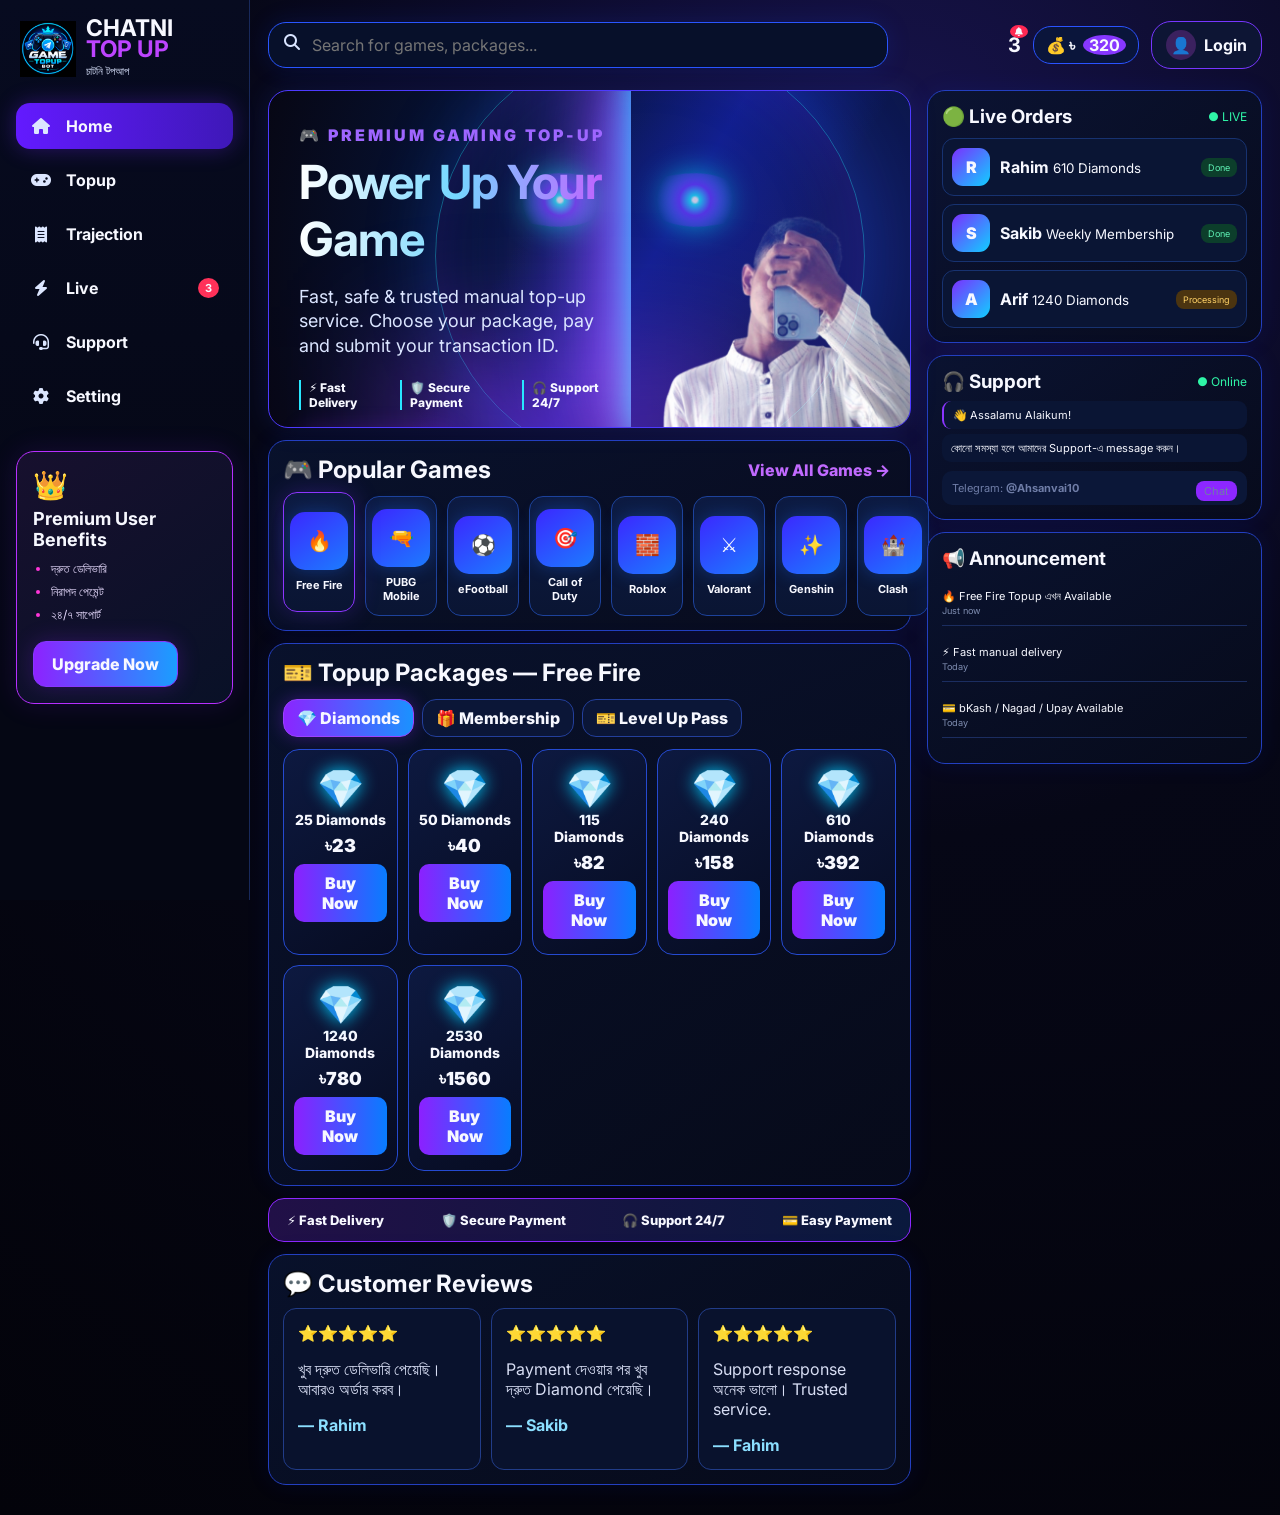
==== commit d6faa959: "Update index.html" ====
--- a/website/index.html
+++ b/website/index.html
@@ -1,117 +1,1550 @@
-<!doctype html>
+<!DOCTYPE html>
 <html lang="bn">
 <head>
-<meta charset="utf-8">
-<meta name="viewport" content="width=device-width,initial-scale=1,viewport-fit=cover">
-<title>CHATNI TOP UP — চাটনি টপআপ</title>
-<link rel="preconnect" href="https://cdn.simpleicons.org">
-<link rel="stylesheet" href="https://cdnjs.cloudflare.com/ajax/libs/font-awesome/6.5.2/css/all.min.css">
-<link rel="stylesheet" href="style.css">
+  <meta charset="UTF-8">
+  <meta name="viewport" content="width=device-width, initial-scale=1.0">
+
+  <title>CHATNI TOP UP — চাটনি টপআপ</title>
+
+  <link rel="stylesheet" href="style.css">
+
+  <link rel="preconnect" href="https://fonts.googleapis.com">
+  <link rel="preconnect" href="https://fonts.gstatic.com" crossorigin>
+  <link href="https://fonts.googleapis.com/css2?family=Inter:wght@400;500;600;700;800;900&display=swap" rel="stylesheet">
+
+  <link rel="stylesheet"
+        href="https://cdnjs.cloudflare.com/ajax/libs/font-awesome/6.5.2/css/all.min.css">
 </head>
+
 <body>
+
 <div class="app-shell">
+
+  <!-- ================= SIDEBAR ================= -->
   <aside class="sidebar">
+
     <div class="brand">
-      <img src="logo.png" onerror="this.style.display='none'">
-      <div><b>CHATNI</b><strong>TOP UP</strong><small>চাটনি টপআপ</small></div>
+      <img src="logo.png" alt="CHATNI TOP UP"
+           onerror="this.style.display='none'">
+
+      <div>
+        <b>CHATNI</b>
+        <strong>TOP UP</strong>
+        <small>চাটনি টপআপ</small>
+      </div>
     </div>
+
     <nav class="side-nav">
-      <button class="nav-item active" data-page="home"><i class="fa-solid fa-house"></i><span>Home</span></button>
-      <button class="nav-item" data-page="topup"><i class="fa-solid fa-gem"></i><span>Topup</span></button>
-      <button class="nav-item" data-page="orders"><i class="fa-solid fa-chart-line"></i><span>Trajection</span></button>
-      <button class="nav-item" data-page="live"><i class="fa-solid fa-bolt"></i><span>Live Order</span><em>3</em></button>
-      <button class="nav-item" data-page="support"><i class="fa-solid fa-headset"></i><span>Support</span></button>
-      <button class="nav-item" data-page="settings"><i class="fa-solid fa-gear"></i><span>Setting</span></button>
+
+      <button class="nav-item active" onclick="showPage('home',this)">
+        <i class="fa-solid fa-house"></i>
+        <span>Home</span>
+      </button>
+
+      <button class="nav-item" onclick="showPage('topup',this)">
+        <i class="fa-solid fa-gamepad"></i>
+        <span>Topup</span>
+      </button>
+
+      <button class="nav-item" onclick="showPage('orders',this)">
+        <i class="fa-solid fa-receipt"></i>
+        <span>Trajection</span>
+      </button>
+
+      <button class="nav-item" onclick="showPage('live',this)">
+        <i class="fa-solid fa-bolt"></i>
+        <span>Live</span>
+        <em>3</em>
+      </button>
+
+      <button class="nav-item" onclick="showPage('support',this)">
+        <i class="fa-solid fa-headset"></i>
+        <span>Support</span>
+      </button>
+
+      <button class="nav-item" onclick="showPage('settings',this)">
+        <i class="fa-solid fa-gear"></i>
+        <span>Setting</span>
+      </button>
+
     </nav>
+
     <div class="premium-card">
-      <div class="crown">♛</div>
+
+      <div class="crown">👑</div>
+
       <b>Premium User Benefits</b>
-      <ul><li>কমিশন ডিসকাউন্ট</li><li>ফাস্ট সার্ভিস</li><li>এক্সক্লুসিভ অফার</li><li>প্রায়োরিটি সাপোর্ট</li></ul>
-      <button class="primary">Upgrade Now →</button>
+
+      <ul>
+        <li>দ্রুত ডেলিভারি</li>
+        <li>নিরাপদ পেমেন্ট</li>
+        <li>২৪/৭ সাপোর্ট</li>
+      </ul>
+
+      <button class="primary" onclick="showPage('topup')">
+        Upgrade Now
+      </button>
+
     </div>
+
   </aside>
 
+
+  <!-- ================= MAIN ================= -->
   <main class="main">
+
+    <!-- TOP BAR -->
     <header class="topbar">
-      <div class="mobile-brand">CHATNI <span>TOP UP</span></div>
-      <div class="search"><i class="fa-solid fa-magnifying-glass"></i><input id="searchInput" placeholder="Search for games, packages, or services..."></div>
-      <div class="top-actions"><span class="bell">🔔<i>3</i></span><span class="balance">💎 ৳ 320 <b>+</b></span><button class="account" id="loginBtn"><span class="avatar">👤</span><span id="accountText">Login</span>⌄</button></div>
+
+      <div class="mobile-brand">
+        CHATNI <span>TOP UP</span>
+      </div>
+
+      <div class="search">
+        <i class="fa-solid fa-magnifying-glass"></i>
+        <input
+          id="searchInput"
+          type="text"
+          placeholder="Search for games, packages..."
+          oninput="searchPackages(this.value)">
+      </div>
+
+      <div class="top-actions">
+
+        <span class="bell">
+          <i class="fa-solid fa-bell"></i>
+          <b>3</b>
+        </span>
+
+        <span class="balance">
+          💰 ৳ <b>320</b>
+        </span>
+
+        <button class="account" onclick="openLogin()">
+          <span class="avatar">👤</span>
+          Login
+        </button>
+
+      </div>
+
     </header>
 
-    <section id="home" class="page active-page">
+
+    <!-- ================================================= -->
+    <!-- HOME PAGE -->
+    <!-- ================================================= -->
+
+    <section id="page-home" class="page active-page">
+
       <div class="content-grid">
+
         <div class="center-col">
+
+          <!-- HERO -->
           <section class="hero">
+
             <div class="hero-copy">
-              <span class="eyebrow">CHATNI TOP UP</span>
-              <h1>চাটনি টপআপ</h1>
-              <p>“পেমেন্ট হোক আরও সহজ,<br>টপআপ হোক আরও নিরাপদ!”</p>
-              <div class="hero-pills"><span>⚡ Instant<br>Delivery</span><span>◈ 100% Secure<br>& Trusted</span><span>♙ 24/7<br>Customer Support</span></div>
-              <button class="primary hero-btn" onclick="go('topup')">Explore Packages →</button>
+
+              <div class="eyebrow">
+                🎮 PREMIUM GAMING TOP-UP
+              </div>
+
+              <h1>
+                Power Up Your
+                <span>Game</span>
+              </h1>
+
+              <p>
+                Fast, safe & trusted manual top-up service.
+                Choose your package, pay and submit your transaction ID.
+              </p>
+
+              <div class="hero-pills">
+                <span>⚡ Fast Delivery</span>
+                <span>🛡️ Secure Payment</span>
+                <span>🎧 Support 24/7</span>
+              </div>
+
+              <div>
+                <button class="primary hero-btn"
+                        onclick="showPage('topup')">
+                  ⚡ Start Topup
+                </button>
+
+                <button class="secondary hero-btn"
+                        onclick="showPage('orders')">
+                  🧾 My Orders
+                </button>
+              </div>
+
             </div>
+
+
+            <!-- HERO IMAGE -->
             <div class="hero-art">
-              <div class="eye eye-a"></div><div class="eye eye-b"></div>
+
               <div class="halo"></div>
-              <img src="hero-cutout.png" alt="CHATNI TOP UP owner">
+
+              <div class="eye eye-a"></div>
+              <div class="eye eye-b"></div>
+
               <div class="hero-glow"></div>
+
+              <img
+                src="hero-cutout.png"
+                alt="CHATNI TOP UP"
+                onerror="this.onerror=null;this.src='hero.jpg';">
+
             </div>
+
           </section>
 
-          <section class="panel games-panel">
-            <div class="section-head"><h2>🎮 Popular Games</h2><button onclick="go('topup')">View All Games →</button></div>
+
+          <!-- POPULAR GAMES -->
+          <section class="panel">
+
+            <div class="section-head">
+
+              <h2>🎮 Popular Games</h2>
+
+              <button onclick="showPage('topup')">
+                View All Games →
+              </button>
+
+            </div>
+
             <div class="game-grid">
-              <button class="game-card active" onclick="selectGame('Free Fire')"><div class="game-icon"><img src="https://cdn.simpleicons.org/freefire/ffffff" onerror="this.style.display='none'"><span>FF</span></div><b>Free Fire</b></button>
-              <button class="game-card" onclick="selectGame('PUBG Mobile')"><div class="game-icon"><img src="https://cdn.simpleicons.org/pubg/ffffff" onerror="this.style.display='none'"><span>PUBG</span></div><b>PUBG Mobile</b></button>
-              <button class="game-card" onclick="selectGame('eFootball')"><div class="game-icon"><img src="https://cdn.simpleicons.org/efootball/ffffff" onerror="this.style.display='none'"><span>e</span></div><b>eFootball</b></button>
-              <button class="game-card" onclick="selectGame('Call of Duty')"><div class="game-icon"><img src="https://cdn.simpleicons.org/callofduty/ffffff" onerror="this.style.display='none'"><span>COD</span></div><b>Call of Duty</b></button>
-              <button class="game-card" onclick="selectGame('Roblox')"><div class="game-icon"><img src="https://cdn.simpleicons.org/roblox/ffffff" onerror="this.style.display='none'"><span>R</span></div><b>Roblox</b></button>
-              <button class="game-card" onclick="selectGame('Valorant')"><div class="game-icon"><img src="https://cdn.simpleicons.org/valorant/ffffff" onerror="this.style.display='none'"><span>V</span></div><b>Valorant</b></button>
-              <button class="game-card" onclick="selectGame('Genshin Impact')"><div class="game-icon"><img src="https://cdn.simpleicons.org/genshinimpact/ffffff" onerror="this.style.display='none'"><span>✦</span></div><b>Genshin Impact</b></button>
-              <button class="game-card" onclick="selectGame('Clash of Clans')"><div class="game-icon"><img src="https://cdn.simpleicons.org/clashofclans/ffffff" onerror="this.style.display='none'"><span>♜</span></div><b>Clash of Clans</b></button>
+
+              <button class="game-card active"
+                      onclick="selectGame('Free Fire')">
+
+                <div class="game-icon">
+                  <span>🔥</span>
+                </div>
+
+                <b>Free Fire</b>
+
+              </button>
+
+
+              <button class="game-card"
+                      onclick="selectGame('PUBG Mobile')">
+
+                <div class="game-icon">
+                  <span>🔫</span>
+                </div>
+
+                <b>PUBG Mobile</b>
+
+              </button>
+
+
+              <button class="game-card"
+                      onclick="selectGame('eFootball')">
+
+                <div class="game-icon">
+                  <span>⚽</span>
+                </div>
+
+                <b>eFootball</b>
+
+              </button>
+
+
+              <button class="game-card"
+                      onclick="selectGame('Call of Duty')">
+
+                <div class="game-icon">
+                  <span>🎯</span>
+                </div>
+
+                <b>Call of Duty</b>
+
+              </button>
+
+
+              <button class="game-card"
+                      onclick="selectGame('Roblox')">
+
+                <div class="game-icon">
+                  <span>🧱</span>
+                </div>
+
+                <b>Roblox</b>
+
+              </button>
+
+
+              <button class="game-card"
+                      onclick="selectGame('Valorant')">
+
+                <div class="game-icon">
+                  <span>⚔️</span>
+                </div>
+
+                <b>Valorant</b>
+
+              </button>
+
+
+              <button class="game-card"
+                      onclick="selectGame('Genshin Impact')">
+
+                <div class="game-icon">
+                  <span>✨</span>
+                </div>
+
+                <b>Genshin</b>
+
+              </button>
+
+
+              <button class="game-card"
+                      onclick="selectGame('Clash of Clans')">
+
+                <div class="game-icon">
+                  <span>🏰</span>
+                </div>
+
+                <b>Clash</b>
+
+              </button>
+
             </div>
+
           </section>
 
-          <section class="panel package-panel" id="packageSection">
-            <div class="section-head"><h2>🔥 Topup Packages — <span>Free Fire</span></h2></div>
+
+          <!-- PACKAGES -->
+          <section class="panel">
+
+            <div class="section-head">
+
+              <h2>
+                🎫 Topup Packages —
+                <span id="selectedGame">Free Fire</span>
+              </h2>
+
+            </div>
+
+
             <div class="category-tabs">
-              <button class="tab active" data-cat="diamonds">💎 Diamonds</button>
-              <button class="tab" data-cat="membership">👑 Membership</button>
-              <button class="tab" data-cat="monthly">📅 Monthly</button>
-              <button class="tab" data-cat="levelup">🚀 Level Up Pass</button>
+
+              <button class="tab active"
+                      onclick="filterPackages('diamond',this)">
+                💎 Diamonds
+              </button>
+
+              <button class="tab"
+                      onclick="filterPackages('member',this)">
+                🎁 Membership
+              </button>
+
+              <button class="tab"
+                      onclick="filterPackages('level',this)">
+                🎫 Level Up Pass
+              </button>
+
             </div>
-            <div id="packages" class="package-grid"></div>
+
+
+            <div id="packages"
+                 class="package-grid">
+            </div>
+
           </section>
 
-          <section class="trust-strip"><span>🎁 প্রতিটি টপআপে থাকছে বিশেষ ট্রিটমেন্ট!</span><span>⚡ Fast Delivery</span><span>🛡️ Safe & Secure</span><span>♧ 24/7 Support</span></section>
-          <section class="panel reviews"><div class="section-head"><h2>⭐ Customer Reviews</h2><span class="live-dot">● Live</span></div><div class="review-grid"><article>“খুব দ্রুত ডেলিভারি পেয়েছি। আবার অর্ডার করব।”<b>— Rahim, Free Fire</b></article><article>“Payment করার পর update পেয়েছি, supportও ভালো।”<b>— Sakib, PUBG Mobile</b></article><article>“দাম ঠিক ছিল এবং order tracking সহজ।”<b>— Tawhid, eFootball</b></article></div></section>
+
+          <!-- TRUST -->
+          <div class="trust-strip">
+
+            <span>⚡ Fast Delivery</span>
+            <span>🛡️ Secure Payment</span>
+            <span>🎧 Support 24/7</span>
+            <span>💳 Easy Payment</span>
+
+          </div>
+
+
+          <!-- REVIEWS -->
+          <section class="panel">
+
+            <div class="section-head">
+              <h2>💬 Customer Reviews</h2>
+            </div>
+
+            <div class="review-grid">
+
+              <article>
+                ⭐⭐⭐⭐⭐
+                <p>
+                  খুব দ্রুত ডেলিভারি পেয়েছি।
+                  আবারও অর্ডার করব।
+                </p>
+                <b>— Rahim</b>
+              </article>
+
+              <article>
+                ⭐⭐⭐⭐⭐
+                <p>
+                  Payment দেওয়ার পর খুব দ্রুত
+                  Diamond পেয়েছি।
+                </p>
+                <b>— Sakib</b>
+              </article>
+
+              <article>
+                ⭐⭐⭐⭐⭐
+                <p>
+                  Support response অনেক ভালো।
+                  Trusted service.
+                </p>
+                <b>— Fahim</b>
+              </article>
+
+            </div>
+
+          </section>
+
         </div>
 
+
+        <!-- ================= RIGHT COLUMN ================= -->
+
         <aside class="right-col">
-          <section class="side-panel"><div class="section-head"><h3>⚡ Live Order</h3><button onclick="go('live')">View All →</button></div><div id="liveOrders"></div></section>
-          <section class="side-panel chat"><div class="section-head"><h3>💬 Live Chat / Support</h3><span class="online">● Online</span></div><div class="messages"><p><b>Admin</b><br>Hello! How can I help you?</p><p><b>Rakib_98</b><br>My order is processing...</p><p class="admin-msg"><b>Admin</b><br>Please wait, it will be completed soon. ✓</p></div><div class="chatbox">Type a message... <button>➤</button></div></section>
-          <section class="side-panel"><div class="section-head"><h3>📢 Latest Announcements</h3><button>View All →</button></div><div class="ann"><p>🎁 <b>New Discount Offer!</b><br><small>Selected packages এ নতুন অফার।</small></p><p>🛠️ <b>Server Maintenance</b><br><small>Short maintenance notice.</small></p><p>💳 <b>New Payment Method</b><br><small>Nagad • bKash • Upay supported.</small></p></div></section>
+
+          <!-- LIVE ORDERS -->
+          <div class="side-panel">
+
+            <div class="section-head">
+
+              <h3>
+                🟢 Live Orders
+              </h3>
+
+              <span class="live-dot">● LIVE</span>
+
+            </div>
+
+            <div id="liveOrders">
+
+              <div class="live-row">
+
+                <div class="live-avatar">R</div>
+
+                <div>
+                  <b>Rahim</b>
+                  <small>610 Diamonds</small>
+                </div>
+
+                <span class="status">
+                  Done
+                </span>
+
+              </div>
+
+
+              <div class="live-row">
+
+                <div class="live-avatar">S</div>
+
+                <div>
+                  <b>Sakib</b>
+                  <small>Weekly Membership</small>
+                </div>
+
+                <span class="status">
+                  Done
+                </span>
+
+              </div>
+
+
+              <div class="live-row">
+
+                <div class="live-avatar">A</div>
+
+                <div>
+                  <b>Arif</b>
+                  <small>1240 Diamonds</small>
+                </div>
+
+                <span class="status processing">
+                  Processing
+                </span>
+
+              </div>
+
+            </div>
+
+          </div>
+
+
+          <!-- SUPPORT -->
+          <div class="side-panel">
+
+            <div class="section-head">
+
+              <h3>🎧 Support</h3>
+
+              <span class="online">
+                ● Online
+              </span>
+
+            </div>
+
+            <div class="messages">
+
+              <p class="admin-msg">
+                👋 Assalamu Alaikum!
+              </p>
+
+              <p>
+                কোনো সমস্যা হলে আমাদের
+                Support-এ message করুন।
+              </p>
+
+            </div>
+
+            <div class="chatbox">
+
+              Telegram:
+              <b>@Ahsanvai10</b>
+
+              <button onclick="openTelegram()">
+                Chat
+              </button>
+
+            </div>
+
+          </div>
+
+
+          <!-- ANNOUNCEMENT -->
+          <div class="side-panel ann">
+
+            <div class="section-head">
+              <h3>📢 Announcement</h3>
+            </div>
+
+            <p>
+              🔥 Free Fire Topup এখন Available
+              <br>
+              <small>Just now</small>
+            </p>
+
+            <p>
+              ⚡ Fast manual delivery
+              <br>
+              <small>Today</small>
+            </p>
+
+            <p>
+              💳 bKash / Nagad / Upay Available
+              <br>
+              <small>Today</small>
+            </p>
+
+          </div>
+
         </aside>
-      </div>
+
+      </div>
+
     </section>
 
-    <section id="topup" class="page"><div class="page-title"><span>TOPUP</span><h1>Choose Your Package</h1><p>Membership, Diamonds এবং Level Up Pass আলাদা section-এ।</p></div><div id="topupPackages" class="package-grid large"></div></section>
-    <section id="orders" class="page"><div class="page-title"><span>TRAJECTION</span><h1>My Orders</h1><p>তোমার সব order status এখানে দেখা যাবে।</p></div><div id="myOrders" class="orders-box">Login করলে তোমার order এখানে দেখাবে।</div></section>
-    <section id="live" class="page"><div class="page-title"><span>LIVE ORDER</span><h1>Live Orders</h1><p>সাম্প্রতিক order activity.</p></div><div id="livePageOrders" class="live-list"></div></section>
-    <section id="support" class="page"><div class="page-title"><span>SUPPORT</span><h1>Need Help?</h1><p>WhatsApp: 01316897399 / 01410897399<br>Telegram: @Ahsanvai10</p></div><div class="support-card"><button class="primary" onclick="window.open('https://t.me/Ahsanvai10','_blank')">Open Telegram Support →</button></div></section>
-    <section id="settings" class="page"><div class="page-title"><span>SETTING</span><h1>Account Settings</h1><p>Login, logout এবং account information.</p></div><div class="settings-card"><button class="primary" id="settingsLogin">Login / Signup</button><button class="secondary" id="logoutBtn">Logout</button></div></section>
+
+    <!-- ================================================= -->
+    <!-- TOPUP PAGE -->
+    <!-- ================================================= -->
+
+    <section id="page-topup" class="page">
+
+      <div class="page-title">
+
+        <span>GAME TOP-UP</span>
+
+        <h1>Choose Your Package</h1>
+
+        <p>
+          Select a package and complete your payment.
+        </p>
+
+      </div>
+
+      <div class="orders-box">
+
+        <h2>🔥 Free Fire</h2>
+
+        <p>
+          Player UID দিয়ে আপনার Topup order করুন।
+        </p>
+
+        <button class="primary"
+                onclick="openOrderModal()">
+          ⚡ Start Free Fire Topup
+        </button>
+
+      </div>
+
+    </section>
+
+
+    <!-- ================================================= -->
+    <!-- ORDERS PAGE -->
+    <!-- ================================================= -->
+
+    <section id="page-orders" class="page">
+
+      <div class="page-title">
+
+        <span>TRAJECTION</span>
+
+        <h1>My Orders</h1>
+
+        <p>
+          আপনার Topup order-এর status এখানে দেখুন।
+        </p>
+
+      </div>
+
+      <div class="orders-box">
+
+        <div id="myOrders">
+
+          <p>
+            এখনো কোনো order নেই।
+          </p>
+
+        </div>
+
+      </div>
+
+    </section>
+
+
+    <!-- ================================================= -->
+    <!-- LIVE PAGE -->
+    <!-- ================================================= -->
+
+    <section id="page-live" class="page">
+
+      <div class="page-title">
+
+        <span>LIVE</span>
+
+        <h1>Live Orders</h1>
+
+        <p>
+          সাম্প্রতিক Topup activity দেখুন।
+        </p>
+
+      </div>
+
+      <div class="live-list">
+
+        <div class="live-row">
+          <div class="live-avatar">R</div>
+
+          <div>
+            <b>Rahim</b>
+            <small>610 Diamonds</small>
+          </div>
+
+          <span class="status">Completed</span>
+        </div>
+
+
+        <div class="live-row">
+          <div class="live-avatar">S</div>
+
+          <div>
+            <b>Sakib</b>
+            <small>Weekly Membership</small>
+          </div>
+
+          <span class="status">Completed</span>
+        </div>
+
+      </div>
+
+    </section>
+
+
+    <!-- ================================================= -->
+    <!-- SUPPORT PAGE -->
+    <!-- ================================================= -->
+
+    <section id="page-support" class="page">
+
+      <div class="page-title">
+
+        <span>SUPPORT</span>
+
+        <h1>Need Help?</h1>
+
+        <p>
+          আমাদের সাথে যোগাযোগ করুন।
+        </p>
+
+      </div>
+
+
+      <div class="support-card">
+
+        <div>
+          <h2>📱 WhatsApp</h2>
+
+          <p>
+            01410897399
+          </p>
+
+          <p>
+            01316897399
+          </p>
+
+        </div>
+
+        <button class="primary"
+                onclick="openWhatsApp()">
+          WhatsApp
+        </button>
+
+      </div>
+
+
+      <br>
+
+
+      <div class="support-card">
+
+        <div>
+
+          <h2>✈️ Telegram</h2>
+
+          <p>
+            @Ahsanvai10
+          </p>
+
+        </div>
+
+        <button class="primary"
+                onclick="openTelegram()">
+          Telegram
+        </button>
+
+      </div>
+
+    </section>
+
+
+    <!-- ================================================= -->
+    <!-- SETTINGS PAGE -->
+    <!-- ================================================= -->
+
+    <section id="page-settings" class="page">
+
+      <div class="page-title">
+
+        <span>SETTINGS</span>
+
+        <h1>Settings</h1>
+
+        <p>
+          আপনার account settings।
+        </p>
+
+      </div>
+
+      <div class="settings-card">
+
+        <div>
+
+          <h3>👤 Account</h3>
+
+          <p>
+            Login করে order tracking ব্যবহার করুন।
+          </p>
+
+        </div>
+
+        <button class="primary"
+                onclick="openLogin()">
+          Login
+        </button>
+
+      </div>
+
+    </section>
+
   </main>
+
 </div>
 
+
+<!-- ================================================= -->
+<!-- MOBILE NAV -->
+<!-- ================================================= -->
+
 <nav class="mobile-nav">
-  <button class="mnav active" data-page="home"><i class="fa-solid fa-house"></i><span>Home</span></button>
-  <button class="mnav" data-page="topup"><i class="fa-solid fa-gem"></i><span>Topup</span></button>
-  <button class="mnav" data-page="orders"><i class="fa-solid fa-chart-column"></i><span>Trajection</span></button>
-  <button class="mnav live-nav" data-page="live"><i class="fa-solid fa-bolt"></i><span>Live</span></button>
-  <button class="mnav" data-page="support"><i class="fa-solid fa-headset"></i><span>Support</span></button>
-  <button class="mnav" data-page="settings"><i class="fa-solid fa-gear"></i><span>Setting</span></button>
+
+  <button class="mnav active"
+          onclick="showPage('home',this)">
+    <i class="fa-solid fa-house"></i>
+    <span>Home</span>
+  </button>
+
+  <button class="mnav"
+          onclick="showPage('topup',this)">
+    <i class="fa-solid fa-bolt"></i>
+    <span>Topup</span>
+  </button>
+
+  <button class="mnav"
+          onclick="showPage('orders',this)">
+    <i class="fa-solid fa-receipt"></i>
+    <span>Trajection</span>
+  </button>
+
+  <button class="mnav live-nav"
+          onclick="showPage('live',this)">
+    <i class="fa-solid fa-circle"></i>
+    <span>Live</span>
+  </button>
+
+  <button class="mnav"
+          onclick="showPage('support',this)">
+    <i class="fa-solid fa-comment"></i>
+    <span>Support</span>
+  </button>
+
+  <button class="mnav"
+          onclick="showPage('settings',this)">
+    <i class="fa-solid fa-gear"></i>
+    <span>Setting</span>
+  </button>
+
 </nav>
 
-<div class="modal" id="orderModal"><div class="modal-card"><button class="close" onclick="closeModal()">×</button><h2>Order Package</h2><input id="playerUid" placeholder="Free Fire UID"><select id="paymentMethod"><option>bKash</option><option>Nagad</option><option>Upay</option></select><div class="pay-number">Send Money: <b id="paymentNumber">01316897399</b> <button onclick="copyPayment()">Copy</button></div><input id="transactionId" placeholder="Transaction ID"><button class="primary wide" onclick="submitOrder()">Submit Order</button></div></div>
-<script src="script.js"></script>
+
+<!-- ================================================= -->
+<!-- ORDER MODAL -->
+<!-- ================================================= -->
+
+<div id="orderModal" class="modal">
+
+  <div class="modal-card">
+
+    <button class="close"
+            onclick="closeOrderModal()">
+      ×
+    </button>
+
+    <h2>🔥 Free Fire Topup</h2>
+
+    <p>
+      আপনার information দিন।
+    </p>
+
+    <input
+      id="playerUid"
+      type="text"
+      placeholder="Free Fire Player UID">
+
+    <select id="packageSelect">
+      <option value="">Select Package</option>
+    </select>
+
+
+    <div class="pay-number">
+
+      <b>bKash:</b>
+      01316897399
+
+      <button onclick="copyText('01316897399')">
+        Copy
+      </button>
+
+    </div>
+
+
+    <div class="pay-number">
+
+      <b>Nagad:</b>
+      01410897399
+
+      <button onclick="copyText('01410897399')">
+        Copy
+      </button>
+
+    </div>
+
+
+    <div class="pay-number">
+
+      <b>Upay:</b>
+      01316897399
+
+      <button onclick="copyText('01316897399')">
+        Copy
+      </button>
+
+    </div>
+
+
+    <p>
+      💳 Payment করতে <b>Send Money</b> করুন।
+    </p>
+
+
+    <input
+      id="trxId"
+      type="text"
+      placeholder="Transaction ID">
+
+
+    <button class="primary wide"
+            onclick="submitOrder()">
+      🚀 Submit Order
+    </button>
+
+  </div>
+
+</div>
+
+
+<!-- ================================================= -->
+<!-- LOGIN MODAL -->
+<!-- ================================================= -->
+
+<div id="loginModal" class="modal">
+
+  <div class="modal-card">
+
+    <button class="close"
+            onclick="closeLogin()">
+      ×
+    </button>
+
+    <h2>🔐 Login</h2>
+
+    <input
+      id="loginEmail"
+      type="email"
+      placeholder="Email">
+
+    <input
+      id="loginPassword"
+      type="password"
+      placeholder="Password">
+
+    <button class="primary wide"
+            onclick="loginUser()">
+      Login
+    </button>
+
+    <p id="loginMessage"></p>
+
+  </div>
+
+</div>
+
+
+<script>
+
+/* =====================================================
+   PACKAGE DATA
+===================================================== */
+
+const PACKAGES = [
+
+  {
+    k:"d25",
+    cat:"diamond",
+    name:"25 Diamonds",
+    price:23
+  },
+
+  {
+    k:"d50",
+    cat:"diamond",
+    name:"50 Diamonds",
+    price:40
+  },
+
+  {
+    k:"d115",
+    cat:"diamond",
+    name:"115 Diamonds",
+    price:82
+  },
+
+  {
+    k:"d240",
+    cat:"diamond",
+    name:"240 Diamonds",
+    price:158
+  },
+
+  {
+    k:"d610",
+    cat:"diamond",
+    name:"610 Diamonds",
+    price:392
+  },
+
+  {
+    k:"d1240",
+    cat:"diamond",
+    name:"1240 Diamonds",
+    price:780
+  },
+
+  {
+    k:"d2530",
+    cat:"diamond",
+    name:"2530 Diamonds",
+    price:1560
+  },
+
+
+  {
+    k:"weekly",
+    cat:"member",
+    name:"Weekly Membership",
+    price:159
+  },
+
+  {
+    k:"wlite",
+    cat:"member",
+    name:"Weekly Lite",
+    price:45
+  },
+
+  {
+    k:"monthly",
+    cat:"member",
+    name:"Monthly Membership",
+    price:775
+  },
+
+
+  {
+    k:"lu6",
+    cat:"level",
+    name:"Level Up-6",
+    price:50
+  },
+
+  {
+    k:"lu10",
+    cat:"level",
+    name:"Level Up-10",
+    price:80
+  },
+
+  {
+    k:"lu15",
+    cat:"level",
+    name:"Level Up-15",
+    price:80
+  },
+
+  {
+    k:"lu20",
+    cat:"level",
+    name:"Level Up-20",
+    price:80
+  },
+
+  {
+    k:"lu25",
+    cat:"level",
+    name:"Level Up-25",
+    price:80
+  },
+
+  {
+    k:"lu30",
+    cat:"level",
+    name:"Level Up-30",
+    price:130
+  }
+
+];
+
+
+let currentCategory = "diamond";
+let selectedGameName = "Free Fire";
+
+
+/* =====================================================
+   SHOW PAGE
+===================================================== */
+
+function showPage(page,button){
+
+  document.querySelectorAll(".page")
+    .forEach(p => p.classList.remove("active-page"));
+
+  const target =
+    document.getElementById("page-" + page);
+
+  if(target){
+    target.classList.add("active-page");
+  }
+
+  document.querySelectorAll(".nav-item,.mnav")
+    .forEach(b => b.classList.remove("active"));
+
+  if(button){
+    button.classList.add("active");
+  }
+
+  window.scrollTo({
+    top:0,
+    behavior:"smooth"
+  });
+
+}
+
+
+/* =====================================================
+   GAME
+===================================================== */
+
+function selectGame(game){
+
+  selectedGameName = game;
+
+  const title =
+    document.getElementById("selectedGame");
+
+  if(title){
+    title.textContent = game;
+  }
+
+  document.querySelectorAll(".game-card")
+    .forEach(card => card.classList.remove("active"));
+
+  event.currentTarget.classList.add("active");
+
+  showPage("topup");
+
+  renderPackages(currentCategory);
+
+}
+
+
+/* =====================================================
+   PACKAGES
+===================================================== */
+
+function filterPackages(category,button){
+
+  currentCategory = category;
+
+  document.querySelectorAll(".tab")
+    .forEach(t => t.classList.remove("active"));
+
+  if(button){
+    button.classList.add("active");
+  }
+
+  renderPackages(category);
+
+}
+
+
+function renderPackages(category){
+
+  const box =
+    document.getElementById("packages");
+
+  if(!box) return;
+
+  const list =
+    PACKAGES.filter(p => p.cat === category);
+
+  box.innerHTML = list.map(p => `
+
+    <div class="package">
+
+      <span class="diamond">
+        ${p.cat === "diamond" ? "💎" :
+          p.cat === "member" ? "🎁" : "🎫"}
+      </span>
+
+      <div class="name">
+        ${p.name}
+      </div>
+
+      <div class="price">
+        ৳${p.price}
+      </div>
+
+      <button onclick="openOrder('${p.k}')">
+        Buy Now
+      </button>
+
+    </div>
+
+  `).join("");
+
+}
+
+
+/* =====================================================
+   ORDER
+===================================================== */
+
+function openOrder(key){
+
+  const pkg =
+    PACKAGES.find(p => p.k === key);
+
+  openOrderModal();
+
+  setTimeout(() => {
+
+    const select =
+      document.getElementById("packageSelect");
+
+    if(select && pkg){
+      select.value = pkg.k;
+    }
+
+  },100);
+
+}
+
+
+function openOrderModal(){
+
+  const modal =
+    document.getElementById("orderModal");
+
+  const select =
+    document.getElementById("packageSelect");
+
+  select.innerHTML =
+    `<option value="">Select Package</option>` +
+    PACKAGES.map(p =>
+      `<option value="${p.k}">
+        ${p.name} — ৳${p.price}
+      </option>`
+    ).join("");
+
+  modal.classList.add("show");
+
+}
+
+
+function closeOrderModal(){
+
+  document
+    .getElementById("orderModal")
+    .classList.remove("show");
+
+}
+
+
+function submitOrder(){
+
+  const uid =
+    document.getElementById("playerUid").value.trim();
+
+  const pkgKey =
+    document.getElementById("packageSelect").value;
+
+  const trx =
+    document.getElementById("trxId").value.trim();
+
+  if(!uid){
+    alert("Player UID দিন।");
+    return;
+  }
+
+  if(!pkgKey){
+    alert("Package select করুন।");
+    return;
+  }
+
+  if(!trx){
+    alert("Transaction ID দিন।");
+    return;
+  }
+
+  const pkg =
+    PACKAGES.find(p => p.k === pkgKey);
+
+  const orders =
+    JSON.parse(
+      localStorage.getItem("chatni_orders") || "[]"
+    );
+
+  orders.unshift({
+
+    id:
+      "CT" +
+      Date.now().toString().slice(-8),
+
+    game:
+      selectedGameName,
+
+    uid:
+      uid,
+
+    package:
+      pkg.name,
+
+    amount:
+      pkg.price,
+
+    trx:
+      trx,
+
+    status:
+      "Payment Pending",
+
+    time:
+      new Date().toLocaleString("bn-BD")
+
+  });
+
+  localStorage.setItem(
+    "chatni_orders",
+    JSON.stringify(orders)
+  );
+
+  alert(
+    "Order submitted successfully! ❤️"
+  );
+
+  closeOrderModal();
+
+  document.getElementById("playerUid").value = "";
+  document.getElementById("trxId").value = "";
+
+  renderMyOrders();
+
+  showPage("orders");
+
+}
+
+
+/* =====================================================
+   MY ORDERS
+===================================================== */
+
+function renderMyOrders(){
+
+  const box =
+    document.getElementById("myOrders");
+
+  if(!box) return;
+
+  const orders =
+    JSON.parse(
+      localStorage.getItem("chatni_orders") || "[]"
+    );
+
+  if(!orders.length){
+
+    box.innerHTML =
+      "<p>এখনো কোনো order নেই।</p>";
+
+    return;
+  }
+
+  box.innerHTML =
+    orders.map(o => `
+
+      <div class="live-row">
+
+        <div class="live-avatar">
+          🎮
+        </div>
+
+        <div>
+
+          <b>${o.package}</b>
+
+          <small>
+            UID: ${o.uid}<br>
+            ৳${o.amount}<br>
+            ${o.time}
+          </small>
+
+        </div>
+
+        <span class="status processing">
+          ${o.status}
+        </span>
+
+      </div>
+
+    `).join("");
+
+}
+
+
+/* =====================================================
+   SEARCH
+===================================================== */
+
+function searchPackages(text){
+
+  const query =
+    text.toLowerCase().trim();
+
+  document.querySelectorAll(".package")
+    .forEach(card => {
+
+      const value =
+        card.innerText.toLowerCase();
+
+      card.style.display =
+        !query || value.includes(query)
+          ? ""
+          : "none";
+
+    });
+
+}
+
+
+/* =====================================================
+   LOGIN
+===================================================== */
+
+function openLogin(){
+
+  document
+    .getElementById("loginModal")
+    .classList.add("show");
+
+}
+
+
+function closeLogin(){
+
+  document
+    .getElementById("loginModal")
+    .classList.remove("show");
+
+}
+
+
+async function loginUser(){
+
+  const email =
+    document.getElementById("loginEmail").value.trim();
+
+  const password =
+    document.getElementById("loginPassword").value;
+
+  if(!email || !password){
+
+    document.getElementById("loginMessage")
+      .textContent =
+      "Email এবং password দিন।";
+
+    return;
+
+  }
+
+  try{
+
+    const response =
+      await fetch("/api/login",{
+
+        method:"POST",
+
+        headers:{
+          "Content-Type":"application/json"
+        },
+
+        body:JSON.stringify({
+          email,
+          password
+        })
+
+      });
+
+    const data =
+      await response.json();
+
+    if(!response.ok){
+
+      throw new Error(
+        data.error || "Login failed"
+      );
+
+    }
+
+    alert("Login successful! ❤️");
+
+    closeLogin();
+
+  }catch(error){
+
+    document.getElementById("loginMessage")
+      .textContent =
+      error.message;
+
+  }
+
+}
+
+
+/* =====================================================
+   CONTACT
+===================================================== */
+
+function openTelegram(){
+
+  window.open(
+    "https://t.me/Ahsanvai10",
+    "_blank"
+  );
+
+}
+
+
+function openWhatsApp(){
+
+  window.open(
+    "https://wa.me/8801410897399",
+    "_blank"
+  );
+
+}
+
+
+function copyText(text){
+
+  navigator.clipboard
+    .writeText(text)
+    .then(() => alert("Copied: " + text));
+
+}
+
+
+/* =====================================================
+   INIT
+===================================================== */
+
+document.addEventListener("DOMContentLoaded",function(){
+
+  renderPackages("diamond");
+
+  renderMyOrders();
+
+});
+
+</script>
+
 </body>
-</html>+</html>
--- a/website/style.css
+++ b/website/style.css
@@ -1,3 +1,1189 @@
-
-:root{--bg:#050511;--panel:#0a1029;--panel2:#0d1535;--line:#2449ff;--purple:#a83cff;--pink:#f02cff;--cyan:#10d8ff;--text:#f7f8ff;--muted:#9da7c8;--green:#2ff5a7;--nav-h:82px}
-*{box-sizing:border-box}html{scroll-behavior:smooth}body{margin:0;background:radial-gradient(circle at 70% 10%,#17134c 0,#060716 42%,#03030a 100%);color:var(--text);font-family:Inter,system-ui,-apple-system,Segoe UI,Arial,sans-serif;min-height:100vh}button,input,select{font:inherit}button{cursor:pointer;color:inherit}.app-shell{display:flex;min-height:100vh}.sidebar{width:250px;position:fixed;inset:0 auto 0 0;padding:18px 16px;background:linear-gradient(180deg,#070b20,#050714 75%);border-right:1px solid #18295b;z-index:20}.brand{display:flex;align-items:center;gap:10px;margin:0 4px 24px}.brand img{width:56px;height:56px;object-fit:contain}.brand b,.brand strong{display:block;font-size:23px;line-height:.9}.brand strong{color:#bd44ff}.brand small{font-size:11px;color:#dce5ff}.side-nav{display:grid;gap:8px}.nav-item{position:relative;border:0;background:transparent;border-radius:14px;padding:13px 14px;display:flex;align-items:center;gap:14px;font-weight:700;text-align:left;transition:.25s}.nav-item i{width:22px;text-align:center;color:#dce6ff}.nav-item:hover{background:#101a45;transform:translateX(4px)}.nav-item.active{background:linear-gradient(90deg,#631aff,#3e18b8);box-shadow:0 0 22px #7028ff55}.nav-item em{margin-left:auto;background:#ff3159;border-radius:50%;font-style:normal;font-size:11px;padding:3px 7px}.premium-card{margin-top:32px;border:1px solid #b72fff;border-radius:18px;padding:16px;background:linear-gradient(145deg,#17102e,#091127);box-shadow:0 0 28px #8b24ff22}.premium-card .crown{font-size:28px;color:#ffd73c}.premium-card b{display:block;font-size:18px;margin:6px 0}.premium-card ul{padding-left:18px;margin:8px 0 14px;color:#e8dcff;font-size:12px;line-height:1.9}.premium-card li::marker{color:#ff35d9}.primary,.secondary{border:1px solid #8737ff;border-radius:13px;padding:12px 18px;font-weight:800;background:linear-gradient(90deg,#8d22ff,#1a9eff);box-shadow:0 0 22px #8d22ff3d}.secondary{background:#0d1636}.main{margin-left:250px;width:calc(100% - 250px);padding:16px 18px 30px}.topbar{height:58px;display:flex;align-items:center;gap:22px;margin-bottom:16px}.mobile-brand{display:none}.search{flex:1;max-width:620px;border:1px solid #2956ff;border-radius:18px;background:#07102a;padding:11px 15px;display:flex;gap:10px;box-shadow:0 0 24px #153cff25}.search i{color:#d8e4ff}.search input{width:100%;border:0;outline:0;background:transparent;color:white}.top-actions{margin-left:auto;display:flex;align-items:center;gap:12px}.bell{position:relative;font-size:20px}.bell i{position:absolute;right:-7px;top:-8px;background:#ff2853;border-radius:50%;font-size:9px;padding:2px 5px;font-style:normal}.balance{padding:8px 12px;border:1px solid #2a53ff;border-radius:18px;background:#0a153b;font-weight:800}.balance b{display:inline-block;background:#8737ff;border-radius:50%;padding:0 6px;margin-left:5px}.account{border:1px solid #7736ff;background:#0d1534;border-radius:20px;padding:8px 14px;display:flex;align-items:center;gap:8px;font-weight:700}.avatar{display:grid;place-items:center;width:30px;height:30px;border-radius:50%;background:#3b215f}.page{display:none}.active-page{display:block}.content-grid{display:grid;grid-template-columns:minmax(0,1fr) 335px;gap:16px}.center-col,.right-col{min-width:0}.hero{height:338px;position:relative;overflow:hidden;border:1px solid #4d3aff;border-radius:20px;background:radial-gradient(circle at 80% 50%,#151d70,#06143a 58%,#070714);box-shadow:0 0 28px #315cff24}.hero:before{content:"";position:absolute;inset:0;background:linear-gradient(120deg,transparent 40%,#182cff55,transparent 75%);animation:scan 7s linear infinite}.hero-copy{position:relative;z-index:5;padding:34px 30px;width:58%}.eyebrow{color:#9e66ff;letter-spacing:3px;font-weight:900}.hero h1{font-size:47px;margin:8px 0 2px;letter-spacing:-1px;background:linear-gradient(90deg,#fff,#74d7ff,#c35cff);-webkit-background-clip:text;color:transparent}.hero p{font-size:18px;color:#dbe5ff;line-height:1.35}.hero-pills{display:flex;gap:20px;margin:22px 0 18px}.hero-pills span{font-size:12px;font-weight:800;border-left:2px solid #28e7ff;padding-left:8px}.hero-btn{padding:14px 24px}.hero-art{position:absolute;right:0;top:0;width:54%;height:100%;pointer-events:none}.hero-art img{position:absolute;right:-5%;bottom:-16%;height:125%;width:auto;object-fit:contain;z-index:4;filter:drop-shadow(0 0 20px #12cfff66) drop-shadow(0 0 35px #a33dff55)}.halo{position:absolute;width:430px;height:430px;right:45px;top:-50px;border-radius:50%;border:1px solid #25cfff66;box-shadow:0 0 70px #1b65ff44,inset 0 0 70px #702bff33;animation:pulse 3.4s ease-in-out infinite}.eye{position:absolute;z-index:2;width:100px;height:58px;border-radius:70% 15%;background:radial-gradient(circle,#fff 0 4%,#21eaff 8%,#6a3cff 27%,transparent 66%);filter:drop-shadow(0 0 16px #00eaff);opacity:.75}.eye-a{right:300px;top:80px;transform:rotate(12deg)}.eye-b{right:165px;top:80px;transform:scaleX(-1) rotate(12deg)}.hero-glow{position:absolute;right:160px;bottom:-80px;width:360px;height:160px;background:#9c35ff66;filter:blur(60px)}.panel,.side-panel{border:1px solid #233fc0;border-radius:18px;background:linear-gradient(145deg,#09132fdd,#070b1bdd);box-shadow:0 0 25px #193cff17}.panel{margin-top:12px;padding:14px}.side-panel{padding:14px}.section-head{display:flex;align-items:center;justify-content:space-between;gap:10px}.section-head h2,.section-head h3{margin:0}.section-head button{border:0;background:transparent;color:#c16aff;font-weight:800}.game-grid{display:grid;grid-template-columns:repeat(8,1fr);gap:10px;margin-top:12px}.game-card{border:1px solid #1d429b;background:linear-gradient(180deg,#0d1b42,#0a1533);border-radius:14px;padding:12px 6px;transition:.25s}.game-card:hover,.game-card.active{border-color:#8d35ff;transform:translateY(-4px);box-shadow:0 0 25px #7034ff45}.game-icon{width:58px;height:58px;margin:auto;border-radius:15px;display:grid;place-items:center;background:linear-gradient(145deg,#3b28ff,#1c7cff);overflow:hidden;box-shadow:0 0 18px #1b6cff55}.game-icon img{width:42px;height:42px;object-fit:contain}.game-icon span{font-size:20px;font-weight:900}.game-card b{display:block;margin-top:8px;font-size:11px}.category-tabs{display:flex;gap:8px;flex-wrap:wrap;margin:12px 0}.tab{border:1px solid #233f9b;background:#0b1637;border-radius:14px;padding:8px 13px;font-weight:800}.tab.active{background:linear-gradient(90deg,#8b25ff,#1a92ff);border-color:#9b42ff;box-shadow:0 0 18px #842bff55}.package-grid{display:grid;grid-template-columns:repeat(5,1fr);gap:10px}.package-grid.large{grid-template-columns:repeat(4,1fr)}.package{position:relative;padding:15px 10px;border:1px solid #254ad0;border-radius:16px;background:linear-gradient(145deg,#0d1940,#070c22);text-align:center;transition:.25s}.package:hover{transform:translateY(-5px);border-color:#a035ff;box-shadow:0 0 24px #6b31ff42}.diamond{font-size:38px;display:block;animation:float 2.2s ease-in-out infinite;filter:drop-shadow(0 0 9px #00cfff)}.package .name{font-weight:800;font-size:14px}.price{font-size:18px;font-weight:900;margin:7px}.package button{border:0;border-radius:10px;padding:9px 12px;background:linear-gradient(90deg,#8c20ff,#087dff);font-weight:900;width:100%}.trust-strip{margin-top:12px;padding:13px 18px;border:1px solid #8c27ff;border-radius:16px;display:flex;justify-content:space-between;gap:10px;background:linear-gradient(90deg,#211047,#0a193d);font-size:13px;font-weight:800}.review-grid{display:grid;grid-template-columns:repeat(3,1fr);gap:10px;margin-top:10px}.review-grid article{padding:14px;border:1px solid #213c88;border-radius:13px;background:#09122d;color:#d8def4}.review-grid b{display:block;margin-top:9px;color:#8bdfff}.live-dot,.online{color:var(--green);font-size:12px}.right-col{display:grid;gap:12px;align-content:start}.side-panel #liveOrders{display:grid;gap:8px;margin-top:10px}.live-row{display:grid;grid-template-columns:40px 1fr auto;gap:8px;align-items:center;padding:9px;border-radius:12px;background:#0a1534;border:1px solid #173270}.live-avatar{width:38px;height:38px;border-radius:11px;background:linear-gradient(135deg,#7b2fff,#10cfff);display:grid;place-items:center;font-weight:900}.status{font-size:9px;padding:4px 7px;border-radius:8px;background:#0c3e2b;color:#5ff2b5}.processing{background:#4b3410;color:#ffd267}.messages{font-size:11px;display:grid;gap:5px;margin-top:8px}.messages p{padding:7px 9px;border-radius:9px;background:#0a1534;margin:0}.admin-msg{border-left:2px solid #8b35ff}.chatbox{margin-top:9px;padding:10px;border-radius:10px;background:#0b1738;color:#6f7da7;font-size:11px}.chatbox button{float:right;border:0;border-radius:8px;background:#8d27ff;padding:3px 8px}.ann p{padding:8px 0;border-bottom:1px solid #1b2d60;font-size:11px}.ann small{color:#7e8caf}.page-title{padding:35px 10px}.page-title span{color:#bd53ff;font-weight:900;letter-spacing:3px}.page-title h1{font-size:42px;margin:8px 0}.page-title p{color:var(--muted)}.orders-box,.support-card,.settings-card,.live-list{border:1px solid #2948b8;border-radius:18px;padding:20px;background:#09132e}.support-card,.settings-card{display:flex;gap:10px}.modal{display:none;position:fixed;inset:0;background:#02030acc;backdrop-filter:blur(8px);z-index:200;align-items:center;justify-content:center;padding:18px}.modal.show{display:flex}.modal-card{position:relative;width:min(430px,100%);background:#09132f;border:1px solid #8b32ff;border-radius:20px;padding:24px;box-shadow:0 0 60px #7b25ff55}.modal-card h2{margin-top:0}.modal-card input,.modal-card select{width:100%;margin:7px 0;padding:13px;border-radius:11px;border:1px solid #2445a2;background:#060d22;color:white;outline:0}.close{position:absolute;right:13px;top:9px;border:0;background:transparent;font-size:27px}.pay-number{padding:10px;border-radius:11px;background:#101c3d;font-size:12px}.pay-number button{float:right;border:0;background:#7131ff;border-radius:7px;padding:3px 7px}.wide{width:100%;margin-top:10px}.mobile-nav{display:none}@keyframes pulse{50%{transform:scale(1.04);opacity:.7}}@keyframes float{50%{transform:translateY(-5px)}}@keyframes scan{50%{transform:translateX(20%)}}@media(max-width:1100px){.sidebar{width:215px}.main{margin-left:215px;width:calc(100% - 215px)}.game-grid{grid-template-columns:repeat(4,1fr)}.content-grid{grid-template-columns:1fr}.right-col{grid-template-columns:repeat(3,1fr)}.package-grid{grid-template-columns:repeat(3,1fr)}}@media(max-width:720px){body{padding-bottom:calc(var(--nav-h) + env(safe-area-inset-bottom))}.sidebar{display:none}.main{margin-left:0;width:100%;padding:10px 9px 25px}.topbar{height:54px}.mobile-brand{display:block;font-weight:900;white-space:nowrap}.mobile-brand span{color:#b63cff}.search{display:none}.top-actions{gap:6px}.bell,.balance{display:none}.account{padding:6px 10px}.account .avatar{display:none}.content-grid{display:block}.right-col{display:none}.hero{height:500px;border-radius:18px}.hero-copy{padding:24px 20px;width:100%;position:relative}.hero h1{font-size:34px}.hero p{font-size:15px}.hero-pills{gap:9px;margin-top:15px}.hero-pills span{font-size:10px}.hero-btn{padding:12px 18px}.hero-art{width:100%;height:62%;top:auto;bottom:0}.hero-art img{height:130%;right:-15%;bottom:-23%}.halo{width:300px;height:300px;right:0;top:10px}.eye{width:72px;height:40px;top:70px}.eye-a{right:190px}.eye-b{right:80px}.game-grid{grid-template-columns:repeat(2,1fr);gap:10px}.game-card{padding:12px}.package-grid,.package-grid.large{grid-template-columns:repeat(2,1fr)}.trust-strip{display:grid;grid-template-columns:repeat(2,1fr);font-size:10px}.review-grid{grid-template-columns:1fr}.page-title h1{font-size:32px}.mobile-nav{position:fixed;display:grid;grid-template-columns:repeat(6,1fr);left:0;right:0;bottom:0;height:var(--nav-h);padding:8px 4px calc(8px + env(safe-area-inset-bottom));background:rgba(5,7,20,.96);border-top:1px solid #253c8d;backdrop-filter:blur(15px);z-index:150;box-shadow:0 -10px 30px #02030c}.mnav{position:relative;border:0;background:transparent;color:#7f88a7;display:flex;flex-direction:column;align-items:center;justify-content:center;gap:5px;font-size:10px;font-weight:800}.mnav i{font-size:20px}.mnav.active{color:#d55cff}.mnav.active i{filter:drop-shadow(0 0 8px #b530ff)}.mnav.live-nav{margin-top:-24px}.mnav.live-nav:before{content:"";position:absolute;width:58px;height:58px;top:-5px;border-radius:50%;background:radial-gradient(circle,#5c1b9f,#17133a);border:2px solid #bf45ff;box-shadow:0 0 22px #a42cff;z-index:-1;animation:pulse 2.5s infinite}.mnav.live-nav.active{color:#fff}.mnav.live-nav i{font-size:22px}.modal-card{padding:20px}}
+:root{
+  --bg:#050511;
+  --panel:#0a1029;
+  --panel2:#0d1535;
+  --line:#2449ff;
+  --purple:#a83cff;
+  --pink:#f02cff;
+  --cyan:#10d8ff;
+  --text:#f7f8ff;
+  --muted:#9da7c8;
+  --green:#2ff5a7;
+  --nav-h:82px
+}
+
+*{
+  box-sizing:border-box
+}
+
+html{
+  scroll-behavior:smooth
+}
+
+body{
+  margin:0;
+  background:
+    radial-gradient(circle at 70% 10%,#17134c 0,#060716 42%,#03030a 100%);
+  color:var(--text);
+  font-family:Inter,system-ui,-apple-system,Segoe UI,Arial,sans-serif;
+  min-height:100vh
+}
+
+button,
+input,
+select{
+  font:inherit
+}
+
+button{
+  cursor:pointer;
+  color:inherit
+}
+
+.app-shell{
+  display:flex;
+  min-height:100vh
+}
+
+/* ================= SIDEBAR ================= */
+
+.sidebar{
+  width:250px;
+  position:fixed;
+  inset:0 auto 0 0;
+  padding:18px 16px;
+  background:linear-gradient(180deg,#070b20,#050714 75%);
+  border-right:1px solid #18295b;
+  z-index:20
+}
+
+.brand{
+  display:flex;
+  align-items:center;
+  gap:10px;
+  margin:0 4px 24px
+}
+
+.brand img{
+  width:56px;
+  height:56px;
+  object-fit:contain
+}
+
+.brand b,
+.brand strong{
+  display:block;
+  font-size:23px;
+  line-height:.9
+}
+
+.brand strong{
+  color:#bd44ff
+}
+
+.brand small{
+  font-size:11px;
+  color:#dce5ff
+}
+
+.side-nav{
+  display:grid;
+  gap:8px
+}
+
+.nav-item{
+  position:relative;
+  border:0;
+  background:transparent;
+  border-radius:14px;
+  padding:13px 14px;
+  display:flex;
+  align-items:center;
+  gap:14px;
+  font-weight:700;
+  text-align:left;
+  transition:.25s
+}
+
+.nav-item i{
+  width:22px;
+  text-align:center;
+  color:#dce6ff
+}
+
+.nav-item:hover{
+  background:#101a45;
+  transform:translateX(4px)
+}
+
+.nav-item.active{
+  background:linear-gradient(90deg,#631aff,#3e18b8);
+  box-shadow:0 0 22px #7028ff55
+}
+
+.nav-item em{
+  margin-left:auto;
+  background:#ff3159;
+  border-radius:50%;
+  font-style:normal;
+  font-size:11px;
+  padding:3px 7px
+}
+
+/* ================= PREMIUM CARD ================= */
+
+.premium-card{
+  margin-top:32px;
+  border:1px solid #b72fff;
+  border-radius:18px;
+  padding:16px;
+  background:linear-gradient(145deg,#17102e,#091127);
+  box-shadow:0 0 28px #8b24ff22
+}
+
+.premium-card .crown{
+  font-size:28px;
+  color:#ffd73c
+}
+
+.premium-card b{
+  display:block;
+  font-size:18px;
+  margin:6px 0
+}
+
+.premium-card ul{
+  padding-left:18px;
+  margin:8px 0 14px;
+  color:#e8dcff;
+  font-size:12px;
+  line-height:1.9
+}
+
+.premium-card li::marker{
+  color:#ff35d9
+}
+
+/* ================= BUTTONS ================= */
+
+.primary,
+.secondary{
+  border:1px solid #8737ff;
+  border-radius:13px;
+  padding:12px 18px;
+  font-weight:800;
+  background:linear-gradient(90deg,#8d22ff,#1a9eff);
+  box-shadow:0 0 22px #8d22ff3d
+}
+
+.secondary{
+  background:#0d1636
+}
+
+/* ================= MAIN ================= */
+
+.main{
+  margin-left:250px;
+  width:calc(100% - 250px);
+  padding:16px 18px 30px
+}
+
+/* ================= TOPBAR ================= */
+
+.topbar{
+  height:58px;
+  display:flex;
+  align-items:center;
+  gap:22px;
+  margin-bottom:16px
+}
+
+.mobile-brand{
+  display:none
+}
+
+.search{
+  flex:1;
+  max-width:620px;
+  border:1px solid #2956ff;
+  border-radius:18px;
+  background:#07102a;
+  padding:11px 15px;
+  display:flex;
+  gap:10px;
+  box-shadow:0 0 24px #153cff25
+}
+
+.search i{
+  color:#d8e4ff
+}
+
+.search input{
+  width:100%;
+  border:0;
+  outline:0;
+  background:transparent;
+  color:white
+}
+
+.top-actions{
+  margin-left:auto;
+  display:flex;
+  align-items:center;
+  gap:12px
+}
+
+.bell{
+  position:relative;
+  font-size:20px
+}
+
+.bell i{
+  position:absolute;
+  right:-7px;
+  top:-8px;
+  background:#ff2853;
+  border-radius:50%;
+  font-size:9px;
+  padding:2px 5px;
+  font-style:normal
+}
+
+.balance{
+  padding:8px 12px;
+  border:1px solid #2a53ff;
+  border-radius:18px;
+  background:#0a153b;
+  font-weight:800
+}
+
+.balance b{
+  display:inline-block;
+  background:#8737ff;
+  border-radius:50%;
+  padding:0 6px;
+  margin-left:5px
+}
+
+.account{
+  border:1px solid #7736ff;
+  background:#0d1534;
+  border-radius:20px;
+  padding:8px 14px;
+  display:flex;
+  align-items:center;
+  gap:8px;
+  font-weight:700
+}
+
+.avatar{
+  display:grid;
+  place-items:center;
+  width:30px;
+  height:30px;
+  border-radius:50%;
+  background:#3b215f
+}
+
+/* ================= PAGE ================= */
+
+.page{
+  display:none
+}
+
+.active-page{
+  display:block
+}
+
+.content-grid{
+  display:grid;
+  grid-template-columns:minmax(0,1fr) 335px;
+  gap:16px
+}
+
+.center-col,
+.right-col{
+  min-width:0
+}
+
+/* ================= HERO ================= */
+
+.hero{
+  height:338px;
+  position:relative;
+  overflow:hidden;
+  border:1px solid #4d3aff;
+  border-radius:20px;
+  background:
+    radial-gradient(circle at 80% 50%,#151d70,#06143a 58%,#070714);
+  box-shadow:0 0 28px #315cff24
+}
+
+.hero:before{
+  content:"";
+  position:absolute;
+  inset:0;
+  background:
+    linear-gradient(120deg,transparent 40%,#182cff55,transparent 75%);
+  animation:scan 7s linear infinite
+}
+
+.hero-copy{
+  position:relative;
+  z-index:5;
+  padding:34px 30px;
+  width:58%
+}
+
+.eyebrow{
+  color:#9e66ff;
+  letter-spacing:3px;
+  font-weight:900
+}
+
+.hero h1{
+  font-size:47px;
+  margin:8px 0 2px;
+  letter-spacing:-1px;
+  background:linear-gradient(90deg,#fff,#74d7ff,#c35cff);
+  -webkit-background-clip:text;
+  background-clip:text;
+  color:transparent
+}
+
+.hero p{
+  font-size:18px;
+  color:#dbe5ff;
+  line-height:1.35
+}
+
+.hero-pills{
+  display:flex;
+  gap:20px;
+  margin:22px 0 18px
+}
+
+.hero-pills span{
+  font-size:12px;
+  font-weight:800;
+  border-left:2px solid #28e7ff;
+  padding-left:8px
+}
+
+.hero-btn{
+  padding:14px 24px
+}
+
+/* ================= HERO IMAGE ================= */
+
+.hero-art{
+  position:absolute;
+  right:0;
+  top:0;
+  width:54%;
+  height:100%;
+  pointer-events:none
+}
+
+/*
+  hero-cutout.png-এর কালো background
+  visually hide করার জন্য mix-blend-mode:screen
+*/
+
+.hero-art img{
+  position:absolute;
+  right:-2%;
+  bottom:-3%;
+  height:112%;
+  width:auto;
+  object-fit:contain;
+  z-index:4;
+  mix-blend-mode:screen;
+  filter:
+    drop-shadow(0 0 18px #12cfff)
+    drop-shadow(0 0 35px #a33dff)
+    drop-shadow(0 0 60px #6d35ff)
+}
+
+.halo{
+  position:absolute;
+  width:430px;
+  height:430px;
+  right:45px;
+  top:-50px;
+  border-radius:50%;
+  border:1px solid #25cfff66;
+  box-shadow:
+    0 0 70px #1b65ff44,
+    inset 0 0 70px #702bff33;
+  animation:pulse 3.4s ease-in-out infinite
+}
+
+.eye{
+  position:absolute;
+  z-index:2;
+  width:100px;
+  height:58px;
+  border-radius:70% 15%;
+  background:
+    radial-gradient(
+      circle,
+      #fff 0 4%,
+      #21eaff 8%,
+      #6a3cff 27%,
+      transparent 66%
+    );
+  filter:drop-shadow(0 0 16px #00eaff);
+  opacity:.75
+}
+
+.eye-a{
+  right:300px;
+  top:80px;
+  transform:rotate(12deg)
+}
+
+.eye-b{
+  right:165px;
+  top:80px;
+  transform:scaleX(-1) rotate(12deg)
+}
+
+.hero-glow{
+  position:absolute;
+  right:160px;
+  bottom:-80px;
+  width:360px;
+  height:160px;
+  background:#9c35ff66;
+  filter:blur(60px)
+}
+
+/* ================= PANELS ================= */
+
+.panel,
+.side-panel{
+  border:1px solid #233fc0;
+  border-radius:18px;
+  background:linear-gradient(145deg,#09132fdd,#070b1bdd);
+  box-shadow:0 0 25px #193cff17
+}
+
+.panel{
+  margin-top:12px;
+  padding:14px
+}
+
+.side-panel{
+  padding:14px
+}
+
+/* ================= SECTION HEAD ================= */
+
+.section-head{
+  display:flex;
+  align-items:center;
+  justify-content:space-between;
+  gap:10px
+}
+
+.section-head h2,
+.section-head h3{
+  margin:0
+}
+
+.section-head button{
+  border:0;
+  background:transparent;
+  color:#c16aff;
+  font-weight:800
+}
+
+/* ================= GAMES ================= */
+
+.game-grid{
+  display:grid;
+  grid-template-columns:repeat(8,1fr);
+  gap:10px;
+  margin-top:12px
+}
+
+.game-card{
+  border:1px solid #1d429b;
+  background:linear-gradient(180deg,#0d1b42,#0a1533);
+  border-radius:14px;
+  padding:12px 6px;
+  transition:.25s
+}
+
+.game-card:hover,
+.game-card.active{
+  border-color:#8d35ff;
+  transform:translateY(-4px);
+  box-shadow:0 0 25px #7034ff45
+}
+
+.game-icon{
+  width:58px;
+  height:58px;
+  margin:auto;
+  border-radius:15px;
+  display:grid;
+  place-items:center;
+  background:linear-gradient(145deg,#3b28ff,#1c7cff);
+  overflow:hidden;
+  box-shadow:0 0 18px #1b6cff55
+}
+
+.game-icon img{
+  width:42px;
+  height:42px;
+  object-fit:contain
+}
+
+.game-icon span{
+  font-size:20px;
+  font-weight:900
+}
+
+.game-card b{
+  display:block;
+  margin-top:8px;
+  font-size:11px
+}
+
+/* ================= CATEGORY ================= */
+
+.category-tabs{
+  display:flex;
+  gap:8px;
+  flex-wrap:wrap;
+  margin:12px 0
+}
+
+.tab{
+  border:1px solid #233f9b;
+  background:#0b1637;
+  border-radius:14px;
+  padding:8px 13px;
+  font-weight:800
+}
+
+.tab.active{
+  background:linear-gradient(90deg,#8b25ff,#1a92ff);
+  border-color:#9b42ff;
+  box-shadow:0 0 18px #842bff55
+}
+
+/* ================= PACKAGES ================= */
+
+.package-grid{
+  display:grid;
+  grid-template-columns:repeat(5,1fr);
+  gap:10px
+}
+
+.package-grid.large{
+  grid-template-columns:repeat(4,1fr)
+}
+
+.package{
+  position:relative;
+  padding:15px 10px;
+  border:1px solid #254ad0;
+  border-radius:16px;
+  background:linear-gradient(145deg,#0d1940,#070c22);
+  text-align:center;
+  transition:.25s
+}
+
+.package:hover{
+  transform:translateY(-5px);
+  border-color:#a035ff;
+  box-shadow:0 0 24px #6b31ff42
+}
+
+.diamond{
+  font-size:38px;
+  display:block;
+  animation:float 2.2s ease-in-out infinite;
+  filter:drop-shadow(0 0 9px #00cfff)
+}
+
+.package .name{
+  font-weight:800;
+  font-size:14px
+}
+
+.price{
+  font-size:18px;
+  font-weight:900;
+  margin:7px
+}
+
+.package button{
+  border:0;
+  border-radius:10px;
+  padding:9px 12px;
+  background:linear-gradient(90deg,#8c20ff,#087dff);
+  font-weight:900;
+  width:100%
+}
+
+/* ================= TRUST ================= */
+
+.trust-strip{
+  margin-top:12px;
+  padding:13px 18px;
+  border:1px solid #8c27ff;
+  border-radius:16px;
+  display:flex;
+  justify-content:space-between;
+  gap:10px;
+  background:linear-gradient(90deg,#211047,#0a193d);
+  font-size:13px;
+  font-weight:800
+}
+
+/* ================= REVIEWS ================= */
+
+.review-grid{
+  display:grid;
+  grid-template-columns:repeat(3,1fr);
+  gap:10px;
+  margin-top:10px
+}
+
+.review-grid article{
+  padding:14px;
+  border:1px solid #213c88;
+  border-radius:13px;
+  background:#09122d;
+  color:#d8def4
+}
+
+.review-grid b{
+  display:block;
+  margin-top:9px;
+  color:#8bdfff
+}
+
+/* ================= LIVE ================= */
+
+.live-dot,
+.online{
+  color:var(--green);
+  font-size:12px
+}
+
+.right-col{
+  display:grid;
+  gap:12px;
+  align-content:start
+}
+
+.side-panel #liveOrders{
+  display:grid;
+  gap:8px;
+  margin-top:10px
+}
+
+.live-row{
+  display:grid;
+  grid-template-columns:40px 1fr auto;
+  gap:8px;
+  align-items:center;
+  padding:9px;
+  border-radius:12px;
+  background:#0a1534;
+  border:1px solid #173270
+}
+
+.live-avatar{
+  width:38px;
+  height:38px;
+  border-radius:11px;
+  background:linear-gradient(135deg,#7b2fff,#10cfff);
+  display:grid;
+  place-items:center;
+  font-weight:900
+}
+
+.status{
+  font-size:9px;
+  padding:4px 7px;
+  border-radius:8px;
+  background:#0c3e2b;
+  color:#5ff2b5
+}
+
+.processing{
+  background:#4b3410;
+  color:#ffd267
+}
+
+/* ================= CHAT ================= */
+
+.messages{
+  font-size:11px;
+  display:grid;
+  gap:5px;
+  margin-top:8px
+}
+
+.messages p{
+  padding:7px 9px;
+  border-radius:9px;
+  background:#0a1534;
+  margin:0
+}
+
+.admin-msg{
+  border-left:2px solid #8b35ff
+}
+
+.chatbox{
+  margin-top:9px;
+  padding:10px;
+  border-radius:10px;
+  background:#0b1738;
+  color:#6f7da7;
+  font-size:11px
+}
+
+.chatbox button{
+  float:right;
+  border:0;
+  border-radius:8px;
+  background:#8d27ff;
+  padding:3px 8px
+}
+
+/* ================= ANNOUNCEMENT ================= */
+
+.ann p{
+  padding:8px 0;
+  border-bottom:1px solid #1b2d60;
+  font-size:11px
+}
+
+.ann small{
+  color:#7e8caf
+}
+
+/* ================= OTHER PAGES ================= */
+
+.page-title{
+  padding:35px 10px
+}
+
+.page-title span{
+  color:#bd53ff;
+  font-weight:900;
+  letter-spacing:3px
+}
+
+.page-title h1{
+  font-size:42px;
+  margin:8px 0
+}
+
+.page-title p{
+  color:var(--muted)
+}
+
+.orders-box,
+.support-card,
+.settings-card,
+.live-list{
+  border:1px solid #2948b8;
+  border-radius:18px;
+  padding:20px;
+  background:#09132e
+}
+
+.support-card,
+.settings-card{
+  display:flex;
+  gap:10px
+}
+
+/* ================= MODAL ================= */
+
+.modal{
+  display:none;
+  position:fixed;
+  inset:0;
+  background:#02030acc;
+  backdrop-filter:blur(8px);
+  z-index:200;
+  align-items:center;
+  justify-content:center;
+  padding:18px
+}
+
+.modal.show{
+  display:flex
+}
+
+.modal-card{
+  position:relative;
+  width:min(430px,100%);
+  background:#09132f;
+  border:1px solid #8b32ff;
+  border-radius:20px;
+  padding:24px;
+  box-shadow:0 0 60px #7b25ff55
+}
+
+.modal-card h2{
+  margin-top:0
+}
+
+.modal-card input,
+.modal-card select{
+  width:100%;
+  margin:7px 0;
+  padding:13px;
+  border-radius:11px;
+  border:1px solid #2445a2;
+  background:#060d22;
+  color:white;
+  outline:0
+}
+
+.close{
+  position:absolute;
+  right:13px;
+  top:9px;
+  border:0;
+  background:transparent;
+  font-size:27px
+}
+
+.pay-number{
+  padding:10px;
+  border-radius:11px;
+  background:#101c3d;
+  font-size:12px
+}
+
+.pay-number button{
+  float:right;
+  border:0;
+  background:#7131ff;
+  border-radius:7px;
+  padding:3px 7px
+}
+
+.wide{
+  width:100%;
+  margin-top:10px
+}
+
+/* ================= MOBILE NAV ================= */
+
+.mobile-nav{
+  display:none
+}
+
+/* ================= ANIMATIONS ================= */
+
+@keyframes pulse{
+  50%{
+    transform:scale(1.04);
+    opacity:.7
+  }
+}
+
+@keyframes float{
+  50%{
+    transform:translateY(-5px)
+  }
+}
+
+@keyframes scan{
+  50%{
+    transform:translateX(20%)
+  }
+}
+
+/* ================= TABLET ================= */
+
+@media(max-width:1100px){
+
+  .sidebar{
+    width:215px
+  }
+
+  .main{
+    margin-left:215px;
+    width:calc(100% - 215px)
+  }
+
+  .game-grid{
+    grid-template-columns:repeat(4,1fr)
+  }
+
+  .content-grid{
+    grid-template-columns:1fr
+  }
+
+  .right-col{
+    grid-template-columns:repeat(3,1fr)
+  }
+
+  .package-grid{
+    grid-template-columns:repeat(3,1fr)
+  }
+}
+
+/* ================= MOBILE ================= */
+
+@media(max-width:720px){
+
+  body{
+    padding-bottom:calc(
+      var(--nav-h) + env(safe-area-inset-bottom)
+    )
+  }
+
+  .sidebar{
+    display:none
+  }
+
+  .main{
+    margin-left:0;
+    width:100%;
+    padding:10px 9px 25px
+  }
+
+  .topbar{
+    height:54px
+  }
+
+  .mobile-brand{
+    display:block;
+    font-weight:900;
+    white-space:nowrap
+  }
+
+  .mobile-brand span{
+    color:#b63cff
+  }
+
+  .search{
+    display:none
+  }
+
+  .top-actions{
+    gap:6px
+  }
+
+  .bell,
+  .balance{
+    display:none
+  }
+
+  .account{
+    padding:6px 10px
+  }
+
+  .account .avatar{
+    display:none
+  }
+
+  .content-grid{
+    display:block
+  }
+
+  .right-col{
+    display:none
+  }
+
+  /* MOBILE HERO */
+
+  .hero{
+    height:500px;
+    border-radius:18px
+  }
+
+  .hero-copy{
+    padding:24px 20px;
+    width:100%;
+    position:relative
+  }
+
+  .hero h1{
+    font-size:34px
+  }
+
+  .hero p{
+    font-size:15px
+  }
+
+  .hero-pills{
+    gap:9px;
+    margin-top:15px
+  }
+
+  .hero-pills span{
+    font-size:10px
+  }
+
+  .hero-btn{
+    padding:12px 18px
+  }
+
+  .hero-art{
+    width:100%;
+    height:62%;
+    top:auto;
+    bottom:0
+  }
+
+  /* MOBILE HERO IMAGE */
+
+  .hero-art img{
+    height:92%;
+    right:-4%;
+    bottom:-2%;
+  }
+
+  .halo{
+    width:300px;
+    height:300px;
+    right:0;
+    top:10px
+  }
+
+  .eye{
+    width:72px;
+    height:40px;
+    top:70px
+  }
+
+  .eye-a{
+    right:190px
+  }
+
+  .eye-b{
+    right:80px
+  }
+
+  /* GAMES */
+
+  .game-grid{
+    grid-template-columns:repeat(2,1fr);
+    gap:10px
+  }
+
+  .game-card{
+    padding:12px
+  }
+
+  /* PACKAGES */
+
+  .package-grid,
+  .package-grid.large{
+    grid-template-columns:repeat(2,1fr)
+  }
+
+  /* TRUST */
+
+  .trust-strip{
+    display:grid;
+    grid-template-columns:repeat(2,1fr);
+    font-size:10px
+  }
+
+  /* REVIEWS */
+
+  .review-grid{
+    grid-template-columns:1fr
+  }
+
+  .page-title h1{
+    font-size:32px
+  }
+
+  /* MOBILE BOTTOM NAV */
+
+  .mobile-nav{
+    position:fixed;
+    display:grid;
+    grid-template-columns:repeat(6,1fr);
+    left:0;
+    right:0;
+    bottom:0;
+    height:var(--nav-h);
+    padding:8px 4px calc(
+      8px + env(safe-area-inset-bottom)
+    );
+    background:rgba(5,7,20,.96);
+    border-top:1px solid #253c8d;
+    backdrop-filter:blur(15px);
+    z-index:150;
+    box-shadow:0 -10px 30px #02030c
+  }
+
+  .mnav{
+    position:relative;
+    border:0;
+    background:transparent;
+    color:#7f88a7;
+    display:flex;
+    flex-direction:column;
+    align-items:center;
+    justify-content:center;
+    gap:5px;
+    font-size:10px;
+    font-weight:800
+  }
+
+  .mnav i{
+    font-size:20px
+  }
+
+  .mnav.active{
+    color:#d55cff
+  }
+
+  .mnav.active i{
+    filter:drop-shadow(0 0 8px #b530ff)
+  }
+
+  .mnav.live-nav{
+    margin-top:-24px
+  }
+
+  .mnav.live-nav:before{
+    content:"";
+    position:absolute;
+    width:58px;
+    height:58px;
+    top:-5px;
+    border-radius:50%;
+    background:radial-gradient(
+      circle,
+      #5c1b9f,
+      #17133a
+    );
+    border:2px solid #bf45ff;
+    box-shadow:0 0 22px #a42cff;
+    z-index:-1;
+    animation:pulse 2.5s infinite
+  }
+
+  .mnav.live-nav.active{
+    color:#fff
+  }
+
+  .mnav.live-nav i{
+    font-size:22px
+  }
+
+  .modal-card{
+    padding:20px
+  }
+  }
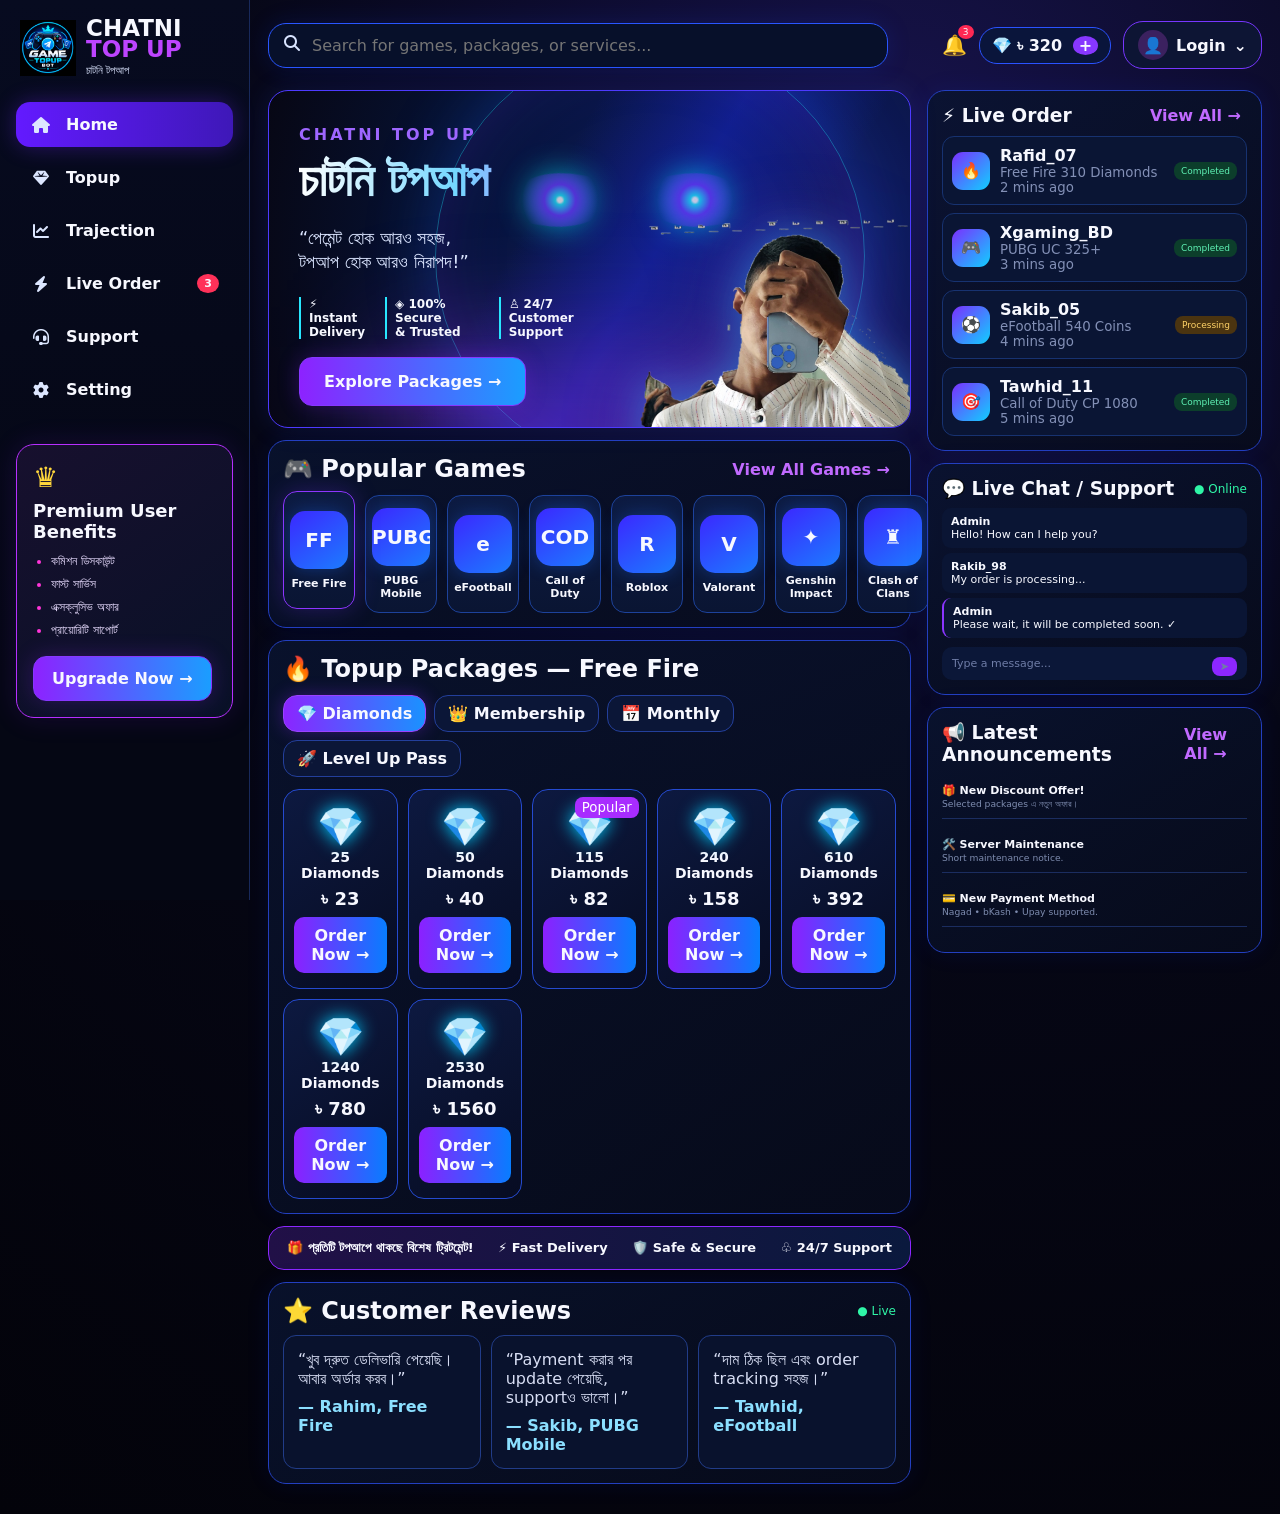
==== commit 04a91ac5: "Add files via upload" ====
--- a/website/index.html
+++ b/website/index.html
@@ -1,1550 +1,117 @@
-<!DOCTYPE html>
+<!doctype html>
 <html lang="bn">
 <head>
-  <meta charset="UTF-8">
-  <meta name="viewport" content="width=device-width, initial-scale=1.0">
-
-  <title>CHATNI TOP UP — চাটনি টপআপ</title>
-
-  <link rel="stylesheet" href="style.css">
-
-  <link rel="preconnect" href="https://fonts.googleapis.com">
-  <link rel="preconnect" href="https://fonts.gstatic.com" crossorigin>
-  <link href="https://fonts.googleapis.com/css2?family=Inter:wght@400;500;600;700;800;900&display=swap" rel="stylesheet">
-
-  <link rel="stylesheet"
-        href="https://cdnjs.cloudflare.com/ajax/libs/font-awesome/6.5.2/css/all.min.css">
+<meta charset="utf-8">
+<meta name="viewport" content="width=device-width,initial-scale=1,viewport-fit=cover">
+<title>CHATNI TOP UP — চাটনি টপআপ</title>
+<link rel="preconnect" href="https://cdn.simpleicons.org">
+<link rel="stylesheet" href="https://cdnjs.cloudflare.com/ajax/libs/font-awesome/6.5.2/css/all.min.css">
+<link rel="stylesheet" href="style.css">
 </head>
-
 <body>
-
 <div class="app-shell">
-
-  <!-- ================= SIDEBAR ================= -->
   <aside class="sidebar">
-
     <div class="brand">
-      <img src="logo.png" alt="CHATNI TOP UP"
-           onerror="this.style.display='none'">
-
-      <div>
-        <b>CHATNI</b>
-        <strong>TOP UP</strong>
-        <small>চাটনি টপআপ</small>
-      </div>
+      <img src="logo.png" onerror="this.style.display='none'">
+      <div><b>CHATNI</b><strong>TOP UP</strong><small>চাটনি টপআপ</small></div>
     </div>
-
     <nav class="side-nav">
-
-      <button class="nav-item active" onclick="showPage('home',this)">
-        <i class="fa-solid fa-house"></i>
-        <span>Home</span>
-      </button>
-
-      <button class="nav-item" onclick="showPage('topup',this)">
-        <i class="fa-solid fa-gamepad"></i>
-        <span>Topup</span>
-      </button>
-
-      <button class="nav-item" onclick="showPage('orders',this)">
-        <i class="fa-solid fa-receipt"></i>
-        <span>Trajection</span>
-      </button>
-
-      <button class="nav-item" onclick="showPage('live',this)">
-        <i class="fa-solid fa-bolt"></i>
-        <span>Live</span>
-        <em>3</em>
-      </button>
-
-      <button class="nav-item" onclick="showPage('support',this)">
-        <i class="fa-solid fa-headset"></i>
-        <span>Support</span>
-      </button>
-
-      <button class="nav-item" onclick="showPage('settings',this)">
-        <i class="fa-solid fa-gear"></i>
-        <span>Setting</span>
-      </button>
-
+      <button class="nav-item active" data-page="home"><i class="fa-solid fa-house"></i><span>Home</span></button>
+      <button class="nav-item" data-page="topup"><i class="fa-solid fa-gem"></i><span>Topup</span></button>
+      <button class="nav-item" data-page="orders"><i class="fa-solid fa-chart-line"></i><span>Trajection</span></button>
+      <button class="nav-item" data-page="live"><i class="fa-solid fa-bolt"></i><span>Live Order</span><em>3</em></button>
+      <button class="nav-item" data-page="support"><i class="fa-solid fa-headset"></i><span>Support</span></button>
+      <button class="nav-item" data-page="settings"><i class="fa-solid fa-gear"></i><span>Setting</span></button>
     </nav>
-
     <div class="premium-card">
-
-      <div class="crown">👑</div>
-
+      <div class="crown">♛</div>
       <b>Premium User Benefits</b>
-
-      <ul>
-        <li>দ্রুত ডেলিভারি</li>
-        <li>নিরাপদ পেমেন্ট</li>
-        <li>২৪/৭ সাপোর্ট</li>
-      </ul>
-
-      <button class="primary" onclick="showPage('topup')">
-        Upgrade Now
-      </button>
-
+      <ul><li>কমিশন ডিসকাউন্ট</li><li>ফাস্ট সার্ভিস</li><li>এক্সক্লুসিভ অফার</li><li>প্রায়োরিটি সাপোর্ট</li></ul>
+      <button class="primary">Upgrade Now →</button>
     </div>
-
   </aside>
 
-
-  <!-- ================= MAIN ================= -->
   <main class="main">
-
-    <!-- TOP BAR -->
     <header class="topbar">
-
-      <div class="mobile-brand">
-        CHATNI <span>TOP UP</span>
-      </div>
-
-      <div class="search">
-        <i class="fa-solid fa-magnifying-glass"></i>
-        <input
-          id="searchInput"
-          type="text"
-          placeholder="Search for games, packages..."
-          oninput="searchPackages(this.value)">
-      </div>
-
-      <div class="top-actions">
-
-        <span class="bell">
-          <i class="fa-solid fa-bell"></i>
-          <b>3</b>
-        </span>
-
-        <span class="balance">
-          💰 ৳ <b>320</b>
-        </span>
-
-        <button class="account" onclick="openLogin()">
-          <span class="avatar">👤</span>
-          Login
-        </button>
-
-      </div>
-
+      <div class="mobile-brand">CHATNI <span>TOP UP</span></div>
+      <div class="search"><i class="fa-solid fa-magnifying-glass"></i><input id="searchInput" placeholder="Search for games, packages, or services..."></div>
+      <div class="top-actions"><span class="bell">🔔<i>3</i></span><span class="balance">💎 ৳ 320 <b>+</b></span><button class="account" id="loginBtn"><span class="avatar">👤</span><span id="accountText">Login</span>⌄</button></div>
     </header>
 
-
-    <!-- ================================================= -->
-    <!-- HOME PAGE -->
-    <!-- ================================================= -->
-
-    <section id="page-home" class="page active-page">
-
+    <section id="home" class="page active-page">
       <div class="content-grid">
-
         <div class="center-col">
-
-          <!-- HERO -->
           <section class="hero">
-
             <div class="hero-copy">
-
-              <div class="eyebrow">
-                🎮 PREMIUM GAMING TOP-UP
-              </div>
-
-              <h1>
-                Power Up Your
-                <span>Game</span>
-              </h1>
-
-              <p>
-                Fast, safe & trusted manual top-up service.
-                Choose your package, pay and submit your transaction ID.
-              </p>
-
-              <div class="hero-pills">
-                <span>⚡ Fast Delivery</span>
-                <span>🛡️ Secure Payment</span>
-                <span>🎧 Support 24/7</span>
-              </div>
-
-              <div>
-                <button class="primary hero-btn"
-                        onclick="showPage('topup')">
-                  ⚡ Start Topup
-                </button>
-
-                <button class="secondary hero-btn"
-                        onclick="showPage('orders')">
-                  🧾 My Orders
-                </button>
-              </div>
-
+              <span class="eyebrow">CHATNI TOP UP</span>
+              <h1>চাটনি টপআপ</h1>
+              <p>“পেমেন্ট হোক আরও সহজ,<br>টপআপ হোক আরও নিরাপদ!”</p>
+              <div class="hero-pills"><span>⚡ Instant<br>Delivery</span><span>◈ 100% Secure<br>& Trusted</span><span>♙ 24/7<br>Customer Support</span></div>
+              <button class="primary hero-btn" onclick="go('topup')">Explore Packages →</button>
             </div>
-
-
-            <!-- HERO IMAGE -->
             <div class="hero-art">
-
+              <div class="eye eye-a"></div><div class="eye eye-b"></div>
               <div class="halo"></div>
-
-              <div class="eye eye-a"></div>
-              <div class="eye eye-b"></div>
-
+              <img src="hero-cutout.png" alt="CHATNI TOP UP owner">
               <div class="hero-glow"></div>
-
-              <img
-                src="hero-cutout.png"
-                alt="CHATNI TOP UP"
-                onerror="this.onerror=null;this.src='hero.jpg';">
-
             </div>
-
           </section>
 
-
-          <!-- POPULAR GAMES -->
-          <section class="panel">
-
-            <div class="section-head">
-
-              <h2>🎮 Popular Games</h2>
-
-              <button onclick="showPage('topup')">
-                View All Games →
-              </button>
-
+          <section class="panel games-panel">
+            <div class="section-head"><h2>🎮 Popular Games</h2><button onclick="go('topup')">View All Games →</button></div>
+            <div class="game-grid">
+              <button class="game-card active" onclick="selectGame('Free Fire')"><div class="game-icon"><img src="https://cdn.simpleicons.org/freefire/ffffff" onerror="this.style.display='none'"><span>FF</span></div><b>Free Fire</b></button>
+              <button class="game-card" onclick="selectGame('PUBG Mobile')"><div class="game-icon"><img src="https://cdn.simpleicons.org/pubg/ffffff" onerror="this.style.display='none'"><span>PUBG</span></div><b>PUBG Mobile</b></button>
+              <button class="game-card" onclick="selectGame('eFootball')"><div class="game-icon"><img src="https://cdn.simpleicons.org/efootball/ffffff" onerror="this.style.display='none'"><span>e</span></div><b>eFootball</b></button>
+              <button class="game-card" onclick="selectGame('Call of Duty')"><div class="game-icon"><img src="https://cdn.simpleicons.org/callofduty/ffffff" onerror="this.style.display='none'"><span>COD</span></div><b>Call of Duty</b></button>
+              <button class="game-card" onclick="selectGame('Roblox')"><div class="game-icon"><img src="https://cdn.simpleicons.org/roblox/ffffff" onerror="this.style.display='none'"><span>R</span></div><b>Roblox</b></button>
+              <button class="game-card" onclick="selectGame('Valorant')"><div class="game-icon"><img src="https://cdn.simpleicons.org/valorant/ffffff" onerror="this.style.display='none'"><span>V</span></div><b>Valorant</b></button>
+              <button class="game-card" onclick="selectGame('Genshin Impact')"><div class="game-icon"><img src="https://cdn.simpleicons.org/genshinimpact/ffffff" onerror="this.style.display='none'"><span>✦</span></div><b>Genshin Impact</b></button>
+              <button class="game-card" onclick="selectGame('Clash of Clans')"><div class="game-icon"><img src="https://cdn.simpleicons.org/clashofclans/ffffff" onerror="this.style.display='none'"><span>♜</span></div><b>Clash of Clans</b></button>
             </div>
-
-            <div class="game-grid">
-
-              <button class="game-card active"
-                      onclick="selectGame('Free Fire')">
-
-                <div class="game-icon">
-                  <span>🔥</span>
-                </div>
-
-                <b>Free Fire</b>
-
-              </button>
-
-
-              <button class="game-card"
-                      onclick="selectGame('PUBG Mobile')">
-
-                <div class="game-icon">
-                  <span>🔫</span>
-                </div>
-
-                <b>PUBG Mobile</b>
-
-              </button>
-
-
-              <button class="game-card"
-                      onclick="selectGame('eFootball')">
-
-                <div class="game-icon">
-                  <span>⚽</span>
-                </div>
-
-                <b>eFootball</b>
-
-              </button>
-
-
-              <button class="game-card"
-                      onclick="selectGame('Call of Duty')">
-
-                <div class="game-icon">
-                  <span>🎯</span>
-                </div>
-
-                <b>Call of Duty</b>
-
-              </button>
-
-
-              <button class="game-card"
-                      onclick="selectGame('Roblox')">
-
-                <div class="game-icon">
-                  <span>🧱</span>
-                </div>
-
-                <b>Roblox</b>
-
-              </button>
-
-
-              <button class="game-card"
-                      onclick="selectGame('Valorant')">
-
-                <div class="game-icon">
-                  <span>⚔️</span>
-                </div>
-
-                <b>Valorant</b>
-
-              </button>
-
-
-              <button class="game-card"
-                      onclick="selectGame('Genshin Impact')">
-
-                <div class="game-icon">
-                  <span>✨</span>
-                </div>
-
-                <b>Genshin</b>
-
-              </button>
-
-
-              <button class="game-card"
-                      onclick="selectGame('Clash of Clans')">
-
-                <div class="game-icon">
-                  <span>🏰</span>
-                </div>
-
-                <b>Clash</b>
-
-              </button>
-
-            </div>
-
           </section>
 
-
-          <!-- PACKAGES -->
-          <section class="panel">
-
-            <div class="section-head">
-
-              <h2>
-                🎫 Topup Packages —
-                <span id="selectedGame">Free Fire</span>
-              </h2>
-
+          <section class="panel package-panel" id="packageSection">
+            <div class="section-head"><h2>🔥 Topup Packages — <span>Free Fire</span></h2></div>
+            <div class="category-tabs">
+              <button class="tab active" data-cat="diamonds">💎 Diamonds</button>
+              <button class="tab" data-cat="membership">👑 Membership</button>
+              <button class="tab" data-cat="monthly">📅 Monthly</button>
+              <button class="tab" data-cat="levelup">🚀 Level Up Pass</button>
             </div>
-
-
-            <div class="category-tabs">
-
-              <button class="tab active"
-                      onclick="filterPackages('diamond',this)">
-                💎 Diamonds
-              </button>
-
-              <button class="tab"
-                      onclick="filterPackages('member',this)">
-                🎁 Membership
-              </button>
-
-              <button class="tab"
-                      onclick="filterPackages('level',this)">
-                🎫 Level Up Pass
-              </button>
-
-            </div>
-
-
-            <div id="packages"
-                 class="package-grid">
-            </div>
-
+            <div id="packages" class="package-grid"></div>
           </section>
 
-
-          <!-- TRUST -->
-          <div class="trust-strip">
-
-            <span>⚡ Fast Delivery</span>
-            <span>🛡️ Secure Payment</span>
-            <span>🎧 Support 24/7</span>
-            <span>💳 Easy Payment</span>
-
-          </div>
-
-
-          <!-- REVIEWS -->
-          <section class="panel">
-
-            <div class="section-head">
-              <h2>💬 Customer Reviews</h2>
-            </div>
-
-            <div class="review-grid">
-
-              <article>
-                ⭐⭐⭐⭐⭐
-                <p>
-                  খুব দ্রুত ডেলিভারি পেয়েছি।
-                  আবারও অর্ডার করব।
-                </p>
-                <b>— Rahim</b>
-              </article>
-
-              <article>
-                ⭐⭐⭐⭐⭐
-                <p>
-                  Payment দেওয়ার পর খুব দ্রুত
-                  Diamond পেয়েছি।
-                </p>
-                <b>— Sakib</b>
-              </article>
-
-              <article>
-                ⭐⭐⭐⭐⭐
-                <p>
-                  Support response অনেক ভালো।
-                  Trusted service.
-                </p>
-                <b>— Fahim</b>
-              </article>
-
-            </div>
-
-          </section>
-
+          <section class="trust-strip"><span>🎁 প্রতিটি টপআপে থাকছে বিশেষ ট্রিটমেন্ট!</span><span>⚡ Fast Delivery</span><span>🛡️ Safe & Secure</span><span>♧ 24/7 Support</span></section>
+          <section class="panel reviews"><div class="section-head"><h2>⭐ Customer Reviews</h2><span class="live-dot">● Live</span></div><div class="review-grid"><article>“খুব দ্রুত ডেলিভারি পেয়েছি। আবার অর্ডার করব।”<b>— Rahim, Free Fire</b></article><article>“Payment করার পর update পেয়েছি, supportও ভালো।”<b>— Sakib, PUBG Mobile</b></article><article>“দাম ঠিক ছিল এবং order tracking সহজ।”<b>— Tawhid, eFootball</b></article></div></section>
         </div>
 
-
-        <!-- ================= RIGHT COLUMN ================= -->
-
         <aside class="right-col">
-
-          <!-- LIVE ORDERS -->
-          <div class="side-panel">
-
-            <div class="section-head">
-
-              <h3>
-                🟢 Live Orders
-              </h3>
-
-              <span class="live-dot">● LIVE</span>
-
-            </div>
-
-            <div id="liveOrders">
-
-              <div class="live-row">
-
-                <div class="live-avatar">R</div>
-
-                <div>
-                  <b>Rahim</b>
-                  <small>610 Diamonds</small>
-                </div>
-
-                <span class="status">
-                  Done
-                </span>
-
-              </div>
-
-
-              <div class="live-row">
-
-                <div class="live-avatar">S</div>
-
-                <div>
-                  <b>Sakib</b>
-                  <small>Weekly Membership</small>
-                </div>
-
-                <span class="status">
-                  Done
-                </span>
-
-              </div>
-
-
-              <div class="live-row">
-
-                <div class="live-avatar">A</div>
-
-                <div>
-                  <b>Arif</b>
-                  <small>1240 Diamonds</small>
-                </div>
-
-                <span class="status processing">
-                  Processing
-                </span>
-
-              </div>
-
-            </div>
-
-          </div>
-
-
-          <!-- SUPPORT -->
-          <div class="side-panel">
-
-            <div class="section-head">
-
-              <h3>🎧 Support</h3>
-
-              <span class="online">
-                ● Online
-              </span>
-
-            </div>
-
-            <div class="messages">
-
-              <p class="admin-msg">
-                👋 Assalamu Alaikum!
-              </p>
-
-              <p>
-                কোনো সমস্যা হলে আমাদের
-                Support-এ message করুন।
-              </p>
-
-            </div>
-
-            <div class="chatbox">
-
-              Telegram:
-              <b>@Ahsanvai10</b>
-
-              <button onclick="openTelegram()">
-                Chat
-              </button>
-
-            </div>
-
-          </div>
-
-
-          <!-- ANNOUNCEMENT -->
-          <div class="side-panel ann">
-
-            <div class="section-head">
-              <h3>📢 Announcement</h3>
-            </div>
-
-            <p>
-              🔥 Free Fire Topup এখন Available
-              <br>
-              <small>Just now</small>
-            </p>
-
-            <p>
-              ⚡ Fast manual delivery
-              <br>
-              <small>Today</small>
-            </p>
-
-            <p>
-              💳 bKash / Nagad / Upay Available
-              <br>
-              <small>Today</small>
-            </p>
-
-          </div>
-
+          <section class="side-panel"><div class="section-head"><h3>⚡ Live Order</h3><button onclick="go('live')">View All →</button></div><div id="liveOrders"></div></section>
+          <section class="side-panel chat"><div class="section-head"><h3>💬 Live Chat / Support</h3><span class="online">● Online</span></div><div class="messages"><p><b>Admin</b><br>Hello! How can I help you?</p><p><b>Rakib_98</b><br>My order is processing...</p><p class="admin-msg"><b>Admin</b><br>Please wait, it will be completed soon. ✓</p></div><div class="chatbox">Type a message... <button>➤</button></div></section>
+          <section class="side-panel"><div class="section-head"><h3>📢 Latest Announcements</h3><button>View All →</button></div><div class="ann"><p>🎁 <b>New Discount Offer!</b><br><small>Selected packages এ নতুন অফার।</small></p><p>🛠️ <b>Server Maintenance</b><br><small>Short maintenance notice.</small></p><p>💳 <b>New Payment Method</b><br><small>Nagad • bKash • Upay supported.</small></p></div></section>
         </aside>
-
       </div>
-
     </section>
 
-
-    <!-- ================================================= -->
-    <!-- TOPUP PAGE -->
-    <!-- ================================================= -->
-
-    <section id="page-topup" class="page">
-
-      <div class="page-title">
-
-        <span>GAME TOP-UP</span>
-
-        <h1>Choose Your Package</h1>
-
-        <p>
-          Select a package and complete your payment.
-        </p>
-
-      </div>
-
-      <div class="orders-box">
-
-        <h2>🔥 Free Fire</h2>
-
-        <p>
-          Player UID দিয়ে আপনার Topup order করুন।
-        </p>
-
-        <button class="primary"
-                onclick="openOrderModal()">
-          ⚡ Start Free Fire Topup
-        </button>
-
-      </div>
-
-    </section>
-
-
-    <!-- ================================================= -->
-    <!-- ORDERS PAGE -->
-    <!-- ================================================= -->
-
-    <section id="page-orders" class="page">
-
-      <div class="page-title">
-
-        <span>TRAJECTION</span>
-
-        <h1>My Orders</h1>
-
-        <p>
-          আপনার Topup order-এর status এখানে দেখুন।
-        </p>
-
-      </div>
-
-      <div class="orders-box">
-
-        <div id="myOrders">
-
-          <p>
-            এখনো কোনো order নেই।
-          </p>
-
-        </div>
-
-      </div>
-
-    </section>
-
-
-    <!-- ================================================= -->
-    <!-- LIVE PAGE -->
-    <!-- ================================================= -->
-
-    <section id="page-live" class="page">
-
-      <div class="page-title">
-
-        <span>LIVE</span>
-
-        <h1>Live Orders</h1>
-
-        <p>
-          সাম্প্রতিক Topup activity দেখুন।
-        </p>
-
-      </div>
-
-      <div class="live-list">
-
-        <div class="live-row">
-          <div class="live-avatar">R</div>
-
-          <div>
-            <b>Rahim</b>
-            <small>610 Diamonds</small>
-          </div>
-
-          <span class="status">Completed</span>
-        </div>
-
-
-        <div class="live-row">
-          <div class="live-avatar">S</div>
-
-          <div>
-            <b>Sakib</b>
-            <small>Weekly Membership</small>
-          </div>
-
-          <span class="status">Completed</span>
-        </div>
-
-      </div>
-
-    </section>
-
-
-    <!-- ================================================= -->
-    <!-- SUPPORT PAGE -->
-    <!-- ================================================= -->
-
-    <section id="page-support" class="page">
-
-      <div class="page-title">
-
-        <span>SUPPORT</span>
-
-        <h1>Need Help?</h1>
-
-        <p>
-          আমাদের সাথে যোগাযোগ করুন।
-        </p>
-
-      </div>
-
-
-      <div class="support-card">
-
-        <div>
-          <h2>📱 WhatsApp</h2>
-
-          <p>
-            01410897399
-          </p>
-
-          <p>
-            01316897399
-          </p>
-
-        </div>
-
-        <button class="primary"
-                onclick="openWhatsApp()">
-          WhatsApp
-        </button>
-
-      </div>
-
-
-      <br>
-
-
-      <div class="support-card">
-
-        <div>
-
-          <h2>✈️ Telegram</h2>
-
-          <p>
-            @Ahsanvai10
-          </p>
-
-        </div>
-
-        <button class="primary"
-                onclick="openTelegram()">
-          Telegram
-        </button>
-
-      </div>
-
-    </section>
-
-
-    <!-- ================================================= -->
-    <!-- SETTINGS PAGE -->
-    <!-- ================================================= -->
-
-    <section id="page-settings" class="page">
-
-      <div class="page-title">
-
-        <span>SETTINGS</span>
-
-        <h1>Settings</h1>
-
-        <p>
-          আপনার account settings।
-        </p>
-
-      </div>
-
-      <div class="settings-card">
-
-        <div>
-
-          <h3>👤 Account</h3>
-
-          <p>
-            Login করে order tracking ব্যবহার করুন।
-          </p>
-
-        </div>
-
-        <button class="primary"
-                onclick="openLogin()">
-          Login
-        </button>
-
-      </div>
-
-    </section>
-
+    <section id="topup" class="page"><div class="page-title"><span>TOPUP</span><h1>Choose Your Package</h1><p>Membership, Diamonds এবং Level Up Pass আলাদা section-এ।</p></div><div id="topupPackages" class="package-grid large"></div></section>
+    <section id="orders" class="page"><div class="page-title"><span>TRAJECTION</span><h1>My Orders</h1><p>তোমার সব order status এখানে দেখা যাবে।</p></div><div id="myOrders" class="orders-box">Login করলে তোমার order এখানে দেখাবে।</div></section>
+    <section id="live" class="page"><div class="page-title"><span>LIVE ORDER</span><h1>Live Orders</h1><p>সাম্প্রতিক order activity.</p></div><div id="livePageOrders" class="live-list"></div></section>
+    <section id="support" class="page"><div class="page-title"><span>SUPPORT</span><h1>Need Help?</h1><p>WhatsApp: 01316897399 / 01410897399<br>Telegram: @Ahsanvai10</p></div><div class="support-card"><button class="primary" onclick="window.open('https://t.me/Ahsanvai10','_blank')">Open Telegram Support →</button></div></section>
+    <section id="settings" class="page"><div class="page-title"><span>SETTING</span><h1>Account Settings</h1><p>Login, logout এবং account information.</p></div><div class="settings-card"><button class="primary" id="settingsLogin">Login / Signup</button><button class="secondary" id="logoutBtn">Logout</button></div></section>
   </main>
-
 </div>
 
-
-<!-- ================================================= -->
-<!-- MOBILE NAV -->
-<!-- ================================================= -->
-
 <nav class="mobile-nav">
-
-  <button class="mnav active"
-          onclick="showPage('home',this)">
-    <i class="fa-solid fa-house"></i>
-    <span>Home</span>
-  </button>
-
-  <button class="mnav"
-          onclick="showPage('topup',this)">
-    <i class="fa-solid fa-bolt"></i>
-    <span>Topup</span>
-  </button>
-
-  <button class="mnav"
-          onclick="showPage('orders',this)">
-    <i class="fa-solid fa-receipt"></i>
-    <span>Trajection</span>
-  </button>
-
-  <button class="mnav live-nav"
-          onclick="showPage('live',this)">
-    <i class="fa-solid fa-circle"></i>
-    <span>Live</span>
-  </button>
-
-  <button class="mnav"
-          onclick="showPage('support',this)">
-    <i class="fa-solid fa-comment"></i>
-    <span>Support</span>
-  </button>
-
-  <button class="mnav"
-          onclick="showPage('settings',this)">
-    <i class="fa-solid fa-gear"></i>
-    <span>Setting</span>
-  </button>
-
+  <button class="mnav active" data-page="home"><i class="fa-solid fa-house"></i><span>Home</span></button>
+  <button class="mnav" data-page="topup"><i class="fa-solid fa-gem"></i><span>Topup</span></button>
+  <button class="mnav" data-page="orders"><i class="fa-solid fa-chart-column"></i><span>Trajection</span></button>
+  <button class="mnav live-nav" data-page="live"><i class="fa-solid fa-bolt"></i><span>Live</span></button>
+  <button class="mnav" data-page="support"><i class="fa-solid fa-headset"></i><span>Support</span></button>
+  <button class="mnav" data-page="settings"><i class="fa-solid fa-gear"></i><span>Setting</span></button>
 </nav>
 
-
-<!-- ================================================= -->
-<!-- ORDER MODAL -->
-<!-- ================================================= -->
-
-<div id="orderModal" class="modal">
-
-  <div class="modal-card">
-
-    <button class="close"
-            onclick="closeOrderModal()">
-      ×
-    </button>
-
-    <h2>🔥 Free Fire Topup</h2>
-
-    <p>
-      আপনার information দিন।
-    </p>
-
-    <input
-      id="playerUid"
-      type="text"
-      placeholder="Free Fire Player UID">
-
-    <select id="packageSelect">
-      <option value="">Select Package</option>
-    </select>
-
-
-    <div class="pay-number">
-
-      <b>bKash:</b>
-      01316897399
-
-      <button onclick="copyText('01316897399')">
-        Copy
-      </button>
-
-    </div>
-
-
-    <div class="pay-number">
-
-      <b>Nagad:</b>
-      01410897399
-
-      <button onclick="copyText('01410897399')">
-        Copy
-      </button>
-
-    </div>
-
-
-    <div class="pay-number">
-
-      <b>Upay:</b>
-      01316897399
-
-      <button onclick="copyText('01316897399')">
-        Copy
-      </button>
-
-    </div>
-
-
-    <p>
-      💳 Payment করতে <b>Send Money</b> করুন।
-    </p>
-
-
-    <input
-      id="trxId"
-      type="text"
-      placeholder="Transaction ID">
-
-
-    <button class="primary wide"
-            onclick="submitOrder()">
-      🚀 Submit Order
-    </button>
-
-  </div>
-
-</div>
-
-
-<!-- ================================================= -->
-<!-- LOGIN MODAL -->
-<!-- ================================================= -->
-
-<div id="loginModal" class="modal">
-
-  <div class="modal-card">
-
-    <button class="close"
-            onclick="closeLogin()">
-      ×
-    </button>
-
-    <h2>🔐 Login</h2>
-
-    <input
-      id="loginEmail"
-      type="email"
-      placeholder="Email">
-
-    <input
-      id="loginPassword"
-      type="password"
-      placeholder="Password">
-
-    <button class="primary wide"
-            onclick="loginUser()">
-      Login
-    </button>
-
-    <p id="loginMessage"></p>
-
-  </div>
-
-</div>
-
-
-<script>
-
-/* =====================================================
-   PACKAGE DATA
-===================================================== */
-
-const PACKAGES = [
-
-  {
-    k:"d25",
-    cat:"diamond",
-    name:"25 Diamonds",
-    price:23
-  },
-
-  {
-    k:"d50",
-    cat:"diamond",
-    name:"50 Diamonds",
-    price:40
-  },
-
-  {
-    k:"d115",
-    cat:"diamond",
-    name:"115 Diamonds",
-    price:82
-  },
-
-  {
-    k:"d240",
-    cat:"diamond",
-    name:"240 Diamonds",
-    price:158
-  },
-
-  {
-    k:"d610",
-    cat:"diamond",
-    name:"610 Diamonds",
-    price:392
-  },
-
-  {
-    k:"d1240",
-    cat:"diamond",
-    name:"1240 Diamonds",
-    price:780
-  },
-
-  {
-    k:"d2530",
-    cat:"diamond",
-    name:"2530 Diamonds",
-    price:1560
-  },
-
-
-  {
-    k:"weekly",
-    cat:"member",
-    name:"Weekly Membership",
-    price:159
-  },
-
-  {
-    k:"wlite",
-    cat:"member",
-    name:"Weekly Lite",
-    price:45
-  },
-
-  {
-    k:"monthly",
-    cat:"member",
-    name:"Monthly Membership",
-    price:775
-  },
-
-
-  {
-    k:"lu6",
-    cat:"level",
-    name:"Level Up-6",
-    price:50
-  },
-
-  {
-    k:"lu10",
-    cat:"level",
-    name:"Level Up-10",
-    price:80
-  },
-
-  {
-    k:"lu15",
-    cat:"level",
-    name:"Level Up-15",
-    price:80
-  },
-
-  {
-    k:"lu20",
-    cat:"level",
-    name:"Level Up-20",
-    price:80
-  },
-
-  {
-    k:"lu25",
-    cat:"level",
-    name:"Level Up-25",
-    price:80
-  },
-
-  {
-    k:"lu30",
-    cat:"level",
-    name:"Level Up-30",
-    price:130
-  }
-
-];
-
-
-let currentCategory = "diamond";
-let selectedGameName = "Free Fire";
-
-
-/* =====================================================
-   SHOW PAGE
-===================================================== */
-
-function showPage(page,button){
-
-  document.querySelectorAll(".page")
-    .forEach(p => p.classList.remove("active-page"));
-
-  const target =
-    document.getElementById("page-" + page);
-
-  if(target){
-    target.classList.add("active-page");
-  }
-
-  document.querySelectorAll(".nav-item,.mnav")
-    .forEach(b => b.classList.remove("active"));
-
-  if(button){
-    button.classList.add("active");
-  }
-
-  window.scrollTo({
-    top:0,
-    behavior:"smooth"
-  });
-
-}
-
-
-/* =====================================================
-   GAME
-===================================================== */
-
-function selectGame(game){
-
-  selectedGameName = game;
-
-  const title =
-    document.getElementById("selectedGame");
-
-  if(title){
-    title.textContent = game;
-  }
-
-  document.querySelectorAll(".game-card")
-    .forEach(card => card.classList.remove("active"));
-
-  event.currentTarget.classList.add("active");
-
-  showPage("topup");
-
-  renderPackages(currentCategory);
-
-}
-
-
-/* =====================================================
-   PACKAGES
-===================================================== */
-
-function filterPackages(category,button){
-
-  currentCategory = category;
-
-  document.querySelectorAll(".tab")
-    .forEach(t => t.classList.remove("active"));
-
-  if(button){
-    button.classList.add("active");
-  }
-
-  renderPackages(category);
-
-}
-
-
-function renderPackages(category){
-
-  const box =
-    document.getElementById("packages");
-
-  if(!box) return;
-
-  const list =
-    PACKAGES.filter(p => p.cat === category);
-
-  box.innerHTML = list.map(p => `
-
-    <div class="package">
-
-      <span class="diamond">
-        ${p.cat === "diamond" ? "💎" :
-          p.cat === "member" ? "🎁" : "🎫"}
-      </span>
-
-      <div class="name">
-        ${p.name}
-      </div>
-
-      <div class="price">
-        ৳${p.price}
-      </div>
-
-      <button onclick="openOrder('${p.k}')">
-        Buy Now
-      </button>
-
-    </div>
-
-  `).join("");
-
-}
-
-
-/* =====================================================
-   ORDER
-===================================================== */
-
-function openOrder(key){
-
-  const pkg =
-    PACKAGES.find(p => p.k === key);
-
-  openOrderModal();
-
-  setTimeout(() => {
-
-    const select =
-      document.getElementById("packageSelect");
-
-    if(select && pkg){
-      select.value = pkg.k;
-    }
-
-  },100);
-
-}
-
-
-function openOrderModal(){
-
-  const modal =
-    document.getElementById("orderModal");
-
-  const select =
-    document.getElementById("packageSelect");
-
-  select.innerHTML =
-    `<option value="">Select Package</option>` +
-    PACKAGES.map(p =>
-      `<option value="${p.k}">
-        ${p.name} — ৳${p.price}
-      </option>`
-    ).join("");
-
-  modal.classList.add("show");
-
-}
-
-
-function closeOrderModal(){
-
-  document
-    .getElementById("orderModal")
-    .classList.remove("show");
-
-}
-
-
-function submitOrder(){
-
-  const uid =
-    document.getElementById("playerUid").value.trim();
-
-  const pkgKey =
-    document.getElementById("packageSelect").value;
-
-  const trx =
-    document.getElementById("trxId").value.trim();
-
-  if(!uid){
-    alert("Player UID দিন।");
-    return;
-  }
-
-  if(!pkgKey){
-    alert("Package select করুন।");
-    return;
-  }
-
-  if(!trx){
-    alert("Transaction ID দিন।");
-    return;
-  }
-
-  const pkg =
-    PACKAGES.find(p => p.k === pkgKey);
-
-  const orders =
-    JSON.parse(
-      localStorage.getItem("chatni_orders") || "[]"
-    );
-
-  orders.unshift({
-
-    id:
-      "CT" +
-      Date.now().toString().slice(-8),
-
-    game:
-      selectedGameName,
-
-    uid:
-      uid,
-
-    package:
-      pkg.name,
-
-    amount:
-      pkg.price,
-
-    trx:
-      trx,
-
-    status:
-      "Payment Pending",
-
-    time:
-      new Date().toLocaleString("bn-BD")
-
-  });
-
-  localStorage.setItem(
-    "chatni_orders",
-    JSON.stringify(orders)
-  );
-
-  alert(
-    "Order submitted successfully! ❤️"
-  );
-
-  closeOrderModal();
-
-  document.getElementById("playerUid").value = "";
-  document.getElementById("trxId").value = "";
-
-  renderMyOrders();
-
-  showPage("orders");
-
-}
-
-
-/* =====================================================
-   MY ORDERS
-===================================================== */
-
-function renderMyOrders(){
-
-  const box =
-    document.getElementById("myOrders");
-
-  if(!box) return;
-
-  const orders =
-    JSON.parse(
-      localStorage.getItem("chatni_orders") || "[]"
-    );
-
-  if(!orders.length){
-
-    box.innerHTML =
-      "<p>এখনো কোনো order নেই।</p>";
-
-    return;
-  }
-
-  box.innerHTML =
-    orders.map(o => `
-
-      <div class="live-row">
-
-        <div class="live-avatar">
-          🎮
-        </div>
-
-        <div>
-
-          <b>${o.package}</b>
-
-          <small>
-            UID: ${o.uid}<br>
-            ৳${o.amount}<br>
-            ${o.time}
-          </small>
-
-        </div>
-
-        <span class="status processing">
-          ${o.status}
-        </span>
-
-      </div>
-
-    `).join("");
-
-}
-
-
-/* =====================================================
-   SEARCH
-===================================================== */
-
-function searchPackages(text){
-
-  const query =
-    text.toLowerCase().trim();
-
-  document.querySelectorAll(".package")
-    .forEach(card => {
-
-      const value =
-        card.innerText.toLowerCase();
-
-      card.style.display =
-        !query || value.includes(query)
-          ? ""
-          : "none";
-
-    });
-
-}
-
-
-/* =====================================================
-   LOGIN
-===================================================== */
-
-function openLogin(){
-
-  document
-    .getElementById("loginModal")
-    .classList.add("show");
-
-}
-
-
-function closeLogin(){
-
-  document
-    .getElementById("loginModal")
-    .classList.remove("show");
-
-}
-
-
-async function loginUser(){
-
-  const email =
-    document.getElementById("loginEmail").value.trim();
-
-  const password =
-    document.getElementById("loginPassword").value;
-
-  if(!email || !password){
-
-    document.getElementById("loginMessage")
-      .textContent =
-      "Email এবং password দিন।";
-
-    return;
-
-  }
-
-  try{
-
-    const response =
-      await fetch("/api/login",{
-
-        method:"POST",
-
-        headers:{
-          "Content-Type":"application/json"
-        },
-
-        body:JSON.stringify({
-          email,
-          password
-        })
-
-      });
-
-    const data =
-      await response.json();
-
-    if(!response.ok){
-
-      throw new Error(
-        data.error || "Login failed"
-      );
-
-    }
-
-    alert("Login successful! ❤️");
-
-    closeLogin();
-
-  }catch(error){
-
-    document.getElementById("loginMessage")
-      .textContent =
-      error.message;
-
-  }
-
-}
-
-
-/* =====================================================
-   CONTACT
-===================================================== */
-
-function openTelegram(){
-
-  window.open(
-    "https://t.me/Ahsanvai10",
-    "_blank"
-  );
-
-}
-
-
-function openWhatsApp(){
-
-  window.open(
-    "https://wa.me/8801410897399",
-    "_blank"
-  );
-
-}
-
-
-function copyText(text){
-
-  navigator.clipboard
-    .writeText(text)
-    .then(() => alert("Copied: " + text));
-
-}
-
-
-/* =====================================================
-   INIT
-===================================================== */
-
-document.addEventListener("DOMContentLoaded",function(){
-
-  renderPackages("diamond");
-
-  renderMyOrders();
-
-});
-
-</script>
-
+<div class="modal" id="orderModal"><div class="modal-card"><button class="close" onclick="closeModal()">×</button><h2>Order Package</h2><input id="playerUid" placeholder="Free Fire UID"><select id="paymentMethod"><option>bKash</option><option>Nagad</option><option>Upay</option></select><div class="pay-number">Send Money: <b id="paymentNumber">01316897399</b> <button onclick="copyPayment()">Copy</button></div><input id="transactionId" placeholder="Transaction ID"><button class="primary wide" onclick="submitOrder()">Submit Order</button></div></div>
+<script src="script.js"></script>
 </body>
-</html>
+</html>
--- a/website/style.css
+++ b/website/style.css
@@ -1,1189 +1,3 @@
-:root{
-  --bg:#050511;
-  --panel:#0a1029;
-  --panel2:#0d1535;
-  --line:#2449ff;
-  --purple:#a83cff;
-  --pink:#f02cff;
-  --cyan:#10d8ff;
-  --text:#f7f8ff;
-  --muted:#9da7c8;
-  --green:#2ff5a7;
-  --nav-h:82px
-}
 
-*{
-  box-sizing:border-box
-}
-
-html{
-  scroll-behavior:smooth
-}
-
-body{
-  margin:0;
-  background:
-    radial-gradient(circle at 70% 10%,#17134c 0,#060716 42%,#03030a 100%);
-  color:var(--text);
-  font-family:Inter,system-ui,-apple-system,Segoe UI,Arial,sans-serif;
-  min-height:100vh
-}
-
-button,
-input,
-select{
-  font:inherit
-}
-
-button{
-  cursor:pointer;
-  color:inherit
-}
-
-.app-shell{
-  display:flex;
-  min-height:100vh
-}
-
-/* ================= SIDEBAR ================= */
-
-.sidebar{
-  width:250px;
-  position:fixed;
-  inset:0 auto 0 0;
-  padding:18px 16px;
-  background:linear-gradient(180deg,#070b20,#050714 75%);
-  border-right:1px solid #18295b;
-  z-index:20
-}
-
-.brand{
-  display:flex;
-  align-items:center;
-  gap:10px;
-  margin:0 4px 24px
-}
-
-.brand img{
-  width:56px;
-  height:56px;
-  object-fit:contain
-}
-
-.brand b,
-.brand strong{
-  display:block;
-  font-size:23px;
-  line-height:.9
-}
-
-.brand strong{
-  color:#bd44ff
-}
-
-.brand small{
-  font-size:11px;
-  color:#dce5ff
-}
-
-.side-nav{
-  display:grid;
-  gap:8px
-}
-
-.nav-item{
-  position:relative;
-  border:0;
-  background:transparent;
-  border-radius:14px;
-  padding:13px 14px;
-  display:flex;
-  align-items:center;
-  gap:14px;
-  font-weight:700;
-  text-align:left;
-  transition:.25s
-}
-
-.nav-item i{
-  width:22px;
-  text-align:center;
-  color:#dce6ff
-}
-
-.nav-item:hover{
-  background:#101a45;
-  transform:translateX(4px)
-}
-
-.nav-item.active{
-  background:linear-gradient(90deg,#631aff,#3e18b8);
-  box-shadow:0 0 22px #7028ff55
-}
-
-.nav-item em{
-  margin-left:auto;
-  background:#ff3159;
-  border-radius:50%;
-  font-style:normal;
-  font-size:11px;
-  padding:3px 7px
-}
-
-/* ================= PREMIUM CARD ================= */
-
-.premium-card{
-  margin-top:32px;
-  border:1px solid #b72fff;
-  border-radius:18px;
-  padding:16px;
-  background:linear-gradient(145deg,#17102e,#091127);
-  box-shadow:0 0 28px #8b24ff22
-}
-
-.premium-card .crown{
-  font-size:28px;
-  color:#ffd73c
-}
-
-.premium-card b{
-  display:block;
-  font-size:18px;
-  margin:6px 0
-}
-
-.premium-card ul{
-  padding-left:18px;
-  margin:8px 0 14px;
-  color:#e8dcff;
-  font-size:12px;
-  line-height:1.9
-}
-
-.premium-card li::marker{
-  color:#ff35d9
-}
-
-/* ================= BUTTONS ================= */
-
-.primary,
-.secondary{
-  border:1px solid #8737ff;
-  border-radius:13px;
-  padding:12px 18px;
-  font-weight:800;
-  background:linear-gradient(90deg,#8d22ff,#1a9eff);
-  box-shadow:0 0 22px #8d22ff3d
-}
-
-.secondary{
-  background:#0d1636
-}
-
-/* ================= MAIN ================= */
-
-.main{
-  margin-left:250px;
-  width:calc(100% - 250px);
-  padding:16px 18px 30px
-}
-
-/* ================= TOPBAR ================= */
-
-.topbar{
-  height:58px;
-  display:flex;
-  align-items:center;
-  gap:22px;
-  margin-bottom:16px
-}
-
-.mobile-brand{
-  display:none
-}
-
-.search{
-  flex:1;
-  max-width:620px;
-  border:1px solid #2956ff;
-  border-radius:18px;
-  background:#07102a;
-  padding:11px 15px;
-  display:flex;
-  gap:10px;
-  box-shadow:0 0 24px #153cff25
-}
-
-.search i{
-  color:#d8e4ff
-}
-
-.search input{
-  width:100%;
-  border:0;
-  outline:0;
-  background:transparent;
-  color:white
-}
-
-.top-actions{
-  margin-left:auto;
-  display:flex;
-  align-items:center;
-  gap:12px
-}
-
-.bell{
-  position:relative;
-  font-size:20px
-}
-
-.bell i{
-  position:absolute;
-  right:-7px;
-  top:-8px;
-  background:#ff2853;
-  border-radius:50%;
-  font-size:9px;
-  padding:2px 5px;
-  font-style:normal
-}
-
-.balance{
-  padding:8px 12px;
-  border:1px solid #2a53ff;
-  border-radius:18px;
-  background:#0a153b;
-  font-weight:800
-}
-
-.balance b{
-  display:inline-block;
-  background:#8737ff;
-  border-radius:50%;
-  padding:0 6px;
-  margin-left:5px
-}
-
-.account{
-  border:1px solid #7736ff;
-  background:#0d1534;
-  border-radius:20px;
-  padding:8px 14px;
-  display:flex;
-  align-items:center;
-  gap:8px;
-  font-weight:700
-}
-
-.avatar{
-  display:grid;
-  place-items:center;
-  width:30px;
-  height:30px;
-  border-radius:50%;
-  background:#3b215f
-}
-
-/* ================= PAGE ================= */
-
-.page{
-  display:none
-}
-
-.active-page{
-  display:block
-}
-
-.content-grid{
-  display:grid;
-  grid-template-columns:minmax(0,1fr) 335px;
-  gap:16px
-}
-
-.center-col,
-.right-col{
-  min-width:0
-}
-
-/* ================= HERO ================= */
-
-.hero{
-  height:338px;
-  position:relative;
-  overflow:hidden;
-  border:1px solid #4d3aff;
-  border-radius:20px;
-  background:
-    radial-gradient(circle at 80% 50%,#151d70,#06143a 58%,#070714);
-  box-shadow:0 0 28px #315cff24
-}
-
-.hero:before{
-  content:"";
-  position:absolute;
-  inset:0;
-  background:
-    linear-gradient(120deg,transparent 40%,#182cff55,transparent 75%);
-  animation:scan 7s linear infinite
-}
-
-.hero-copy{
-  position:relative;
-  z-index:5;
-  padding:34px 30px;
-  width:58%
-}
-
-.eyebrow{
-  color:#9e66ff;
-  letter-spacing:3px;
-  font-weight:900
-}
-
-.hero h1{
-  font-size:47px;
-  margin:8px 0 2px;
-  letter-spacing:-1px;
-  background:linear-gradient(90deg,#fff,#74d7ff,#c35cff);
-  -webkit-background-clip:text;
-  background-clip:text;
-  color:transparent
-}
-
-.hero p{
-  font-size:18px;
-  color:#dbe5ff;
-  line-height:1.35
-}
-
-.hero-pills{
-  display:flex;
-  gap:20px;
-  margin:22px 0 18px
-}
-
-.hero-pills span{
-  font-size:12px;
-  font-weight:800;
-  border-left:2px solid #28e7ff;
-  padding-left:8px
-}
-
-.hero-btn{
-  padding:14px 24px
-}
-
-/* ================= HERO IMAGE ================= */
-
-.hero-art{
-  position:absolute;
-  right:0;
-  top:0;
-  width:54%;
-  height:100%;
-  pointer-events:none
-}
-
-/*
-  hero-cutout.png-এর কালো background
-  visually hide করার জন্য mix-blend-mode:screen
-*/
-
-.hero-art img{
-  position:absolute;
-  right:-2%;
-  bottom:-3%;
-  height:112%;
-  width:auto;
-  object-fit:contain;
-  z-index:4;
-  mix-blend-mode:screen;
-  filter:
-    drop-shadow(0 0 18px #12cfff)
-    drop-shadow(0 0 35px #a33dff)
-    drop-shadow(0 0 60px #6d35ff)
-}
-
-.halo{
-  position:absolute;
-  width:430px;
-  height:430px;
-  right:45px;
-  top:-50px;
-  border-radius:50%;
-  border:1px solid #25cfff66;
-  box-shadow:
-    0 0 70px #1b65ff44,
-    inset 0 0 70px #702bff33;
-  animation:pulse 3.4s ease-in-out infinite
-}
-
-.eye{
-  position:absolute;
-  z-index:2;
-  width:100px;
-  height:58px;
-  border-radius:70% 15%;
-  background:
-    radial-gradient(
-      circle,
-      #fff 0 4%,
-      #21eaff 8%,
-      #6a3cff 27%,
-      transparent 66%
-    );
-  filter:drop-shadow(0 0 16px #00eaff);
-  opacity:.75
-}
-
-.eye-a{
-  right:300px;
-  top:80px;
-  transform:rotate(12deg)
-}
-
-.eye-b{
-  right:165px;
-  top:80px;
-  transform:scaleX(-1) rotate(12deg)
-}
-
-.hero-glow{
-  position:absolute;
-  right:160px;
-  bottom:-80px;
-  width:360px;
-  height:160px;
-  background:#9c35ff66;
-  filter:blur(60px)
-}
-
-/* ================= PANELS ================= */
-
-.panel,
-.side-panel{
-  border:1px solid #233fc0;
-  border-radius:18px;
-  background:linear-gradient(145deg,#09132fdd,#070b1bdd);
-  box-shadow:0 0 25px #193cff17
-}
-
-.panel{
-  margin-top:12px;
-  padding:14px
-}
-
-.side-panel{
-  padding:14px
-}
-
-/* ================= SECTION HEAD ================= */
-
-.section-head{
-  display:flex;
-  align-items:center;
-  justify-content:space-between;
-  gap:10px
-}
-
-.section-head h2,
-.section-head h3{
-  margin:0
-}
-
-.section-head button{
-  border:0;
-  background:transparent;
-  color:#c16aff;
-  font-weight:800
-}
-
-/* ================= GAMES ================= */
-
-.game-grid{
-  display:grid;
-  grid-template-columns:repeat(8,1fr);
-  gap:10px;
-  margin-top:12px
-}
-
-.game-card{
-  border:1px solid #1d429b;
-  background:linear-gradient(180deg,#0d1b42,#0a1533);
-  border-radius:14px;
-  padding:12px 6px;
-  transition:.25s
-}
-
-.game-card:hover,
-.game-card.active{
-  border-color:#8d35ff;
-  transform:translateY(-4px);
-  box-shadow:0 0 25px #7034ff45
-}
-
-.game-icon{
-  width:58px;
-  height:58px;
-  margin:auto;
-  border-radius:15px;
-  display:grid;
-  place-items:center;
-  background:linear-gradient(145deg,#3b28ff,#1c7cff);
-  overflow:hidden;
-  box-shadow:0 0 18px #1b6cff55
-}
-
-.game-icon img{
-  width:42px;
-  height:42px;
-  object-fit:contain
-}
-
-.game-icon span{
-  font-size:20px;
-  font-weight:900
-}
-
-.game-card b{
-  display:block;
-  margin-top:8px;
-  font-size:11px
-}
-
-/* ================= CATEGORY ================= */
-
-.category-tabs{
-  display:flex;
-  gap:8px;
-  flex-wrap:wrap;
-  margin:12px 0
-}
-
-.tab{
-  border:1px solid #233f9b;
-  background:#0b1637;
-  border-radius:14px;
-  padding:8px 13px;
-  font-weight:800
-}
-
-.tab.active{
-  background:linear-gradient(90deg,#8b25ff,#1a92ff);
-  border-color:#9b42ff;
-  box-shadow:0 0 18px #842bff55
-}
-
-/* ================= PACKAGES ================= */
-
-.package-grid{
-  display:grid;
-  grid-template-columns:repeat(5,1fr);
-  gap:10px
-}
-
-.package-grid.large{
-  grid-template-columns:repeat(4,1fr)
-}
-
-.package{
-  position:relative;
-  padding:15px 10px;
-  border:1px solid #254ad0;
-  border-radius:16px;
-  background:linear-gradient(145deg,#0d1940,#070c22);
-  text-align:center;
-  transition:.25s
-}
-
-.package:hover{
-  transform:translateY(-5px);
-  border-color:#a035ff;
-  box-shadow:0 0 24px #6b31ff42
-}
-
-.diamond{
-  font-size:38px;
-  display:block;
-  animation:float 2.2s ease-in-out infinite;
-  filter:drop-shadow(0 0 9px #00cfff)
-}
-
-.package .name{
-  font-weight:800;
-  font-size:14px
-}
-
-.price{
-  font-size:18px;
-  font-weight:900;
-  margin:7px
-}
-
-.package button{
-  border:0;
-  border-radius:10px;
-  padding:9px 12px;
-  background:linear-gradient(90deg,#8c20ff,#087dff);
-  font-weight:900;
-  width:100%
-}
-
-/* ================= TRUST ================= */
-
-.trust-strip{
-  margin-top:12px;
-  padding:13px 18px;
-  border:1px solid #8c27ff;
-  border-radius:16px;
-  display:flex;
-  justify-content:space-between;
-  gap:10px;
-  background:linear-gradient(90deg,#211047,#0a193d);
-  font-size:13px;
-  font-weight:800
-}
-
-/* ================= REVIEWS ================= */
-
-.review-grid{
-  display:grid;
-  grid-template-columns:repeat(3,1fr);
-  gap:10px;
-  margin-top:10px
-}
-
-.review-grid article{
-  padding:14px;
-  border:1px solid #213c88;
-  border-radius:13px;
-  background:#09122d;
-  color:#d8def4
-}
-
-.review-grid b{
-  display:block;
-  margin-top:9px;
-  color:#8bdfff
-}
-
-/* ================= LIVE ================= */
-
-.live-dot,
-.online{
-  color:var(--green);
-  font-size:12px
-}
-
-.right-col{
-  display:grid;
-  gap:12px;
-  align-content:start
-}
-
-.side-panel #liveOrders{
-  display:grid;
-  gap:8px;
-  margin-top:10px
-}
-
-.live-row{
-  display:grid;
-  grid-template-columns:40px 1fr auto;
-  gap:8px;
-  align-items:center;
-  padding:9px;
-  border-radius:12px;
-  background:#0a1534;
-  border:1px solid #173270
-}
-
-.live-avatar{
-  width:38px;
-  height:38px;
-  border-radius:11px;
-  background:linear-gradient(135deg,#7b2fff,#10cfff);
-  display:grid;
-  place-items:center;
-  font-weight:900
-}
-
-.status{
-  font-size:9px;
-  padding:4px 7px;
-  border-radius:8px;
-  background:#0c3e2b;
-  color:#5ff2b5
-}
-
-.processing{
-  background:#4b3410;
-  color:#ffd267
-}
-
-/* ================= CHAT ================= */
-
-.messages{
-  font-size:11px;
-  display:grid;
-  gap:5px;
-  margin-top:8px
-}
-
-.messages p{
-  padding:7px 9px;
-  border-radius:9px;
-  background:#0a1534;
-  margin:0
-}
-
-.admin-msg{
-  border-left:2px solid #8b35ff
-}
-
-.chatbox{
-  margin-top:9px;
-  padding:10px;
-  border-radius:10px;
-  background:#0b1738;
-  color:#6f7da7;
-  font-size:11px
-}
-
-.chatbox button{
-  float:right;
-  border:0;
-  border-radius:8px;
-  background:#8d27ff;
-  padding:3px 8px
-}
-
-/* ================= ANNOUNCEMENT ================= */
-
-.ann p{
-  padding:8px 0;
-  border-bottom:1px solid #1b2d60;
-  font-size:11px
-}
-
-.ann small{
-  color:#7e8caf
-}
-
-/* ================= OTHER PAGES ================= */
-
-.page-title{
-  padding:35px 10px
-}
-
-.page-title span{
-  color:#bd53ff;
-  font-weight:900;
-  letter-spacing:3px
-}
-
-.page-title h1{
-  font-size:42px;
-  margin:8px 0
-}
-
-.page-title p{
-  color:var(--muted)
-}
-
-.orders-box,
-.support-card,
-.settings-card,
-.live-list{
-  border:1px solid #2948b8;
-  border-radius:18px;
-  padding:20px;
-  background:#09132e
-}
-
-.support-card,
-.settings-card{
-  display:flex;
-  gap:10px
-}
-
-/* ================= MODAL ================= */
-
-.modal{
-  display:none;
-  position:fixed;
-  inset:0;
-  background:#02030acc;
-  backdrop-filter:blur(8px);
-  z-index:200;
-  align-items:center;
-  justify-content:center;
-  padding:18px
-}
-
-.modal.show{
-  display:flex
-}
-
-.modal-card{
-  position:relative;
-  width:min(430px,100%);
-  background:#09132f;
-  border:1px solid #8b32ff;
-  border-radius:20px;
-  padding:24px;
-  box-shadow:0 0 60px #7b25ff55
-}
-
-.modal-card h2{
-  margin-top:0
-}
-
-.modal-card input,
-.modal-card select{
-  width:100%;
-  margin:7px 0;
-  padding:13px;
-  border-radius:11px;
-  border:1px solid #2445a2;
-  background:#060d22;
-  color:white;
-  outline:0
-}
-
-.close{
-  position:absolute;
-  right:13px;
-  top:9px;
-  border:0;
-  background:transparent;
-  font-size:27px
-}
-
-.pay-number{
-  padding:10px;
-  border-radius:11px;
-  background:#101c3d;
-  font-size:12px
-}
-
-.pay-number button{
-  float:right;
-  border:0;
-  background:#7131ff;
-  border-radius:7px;
-  padding:3px 7px
-}
-
-.wide{
-  width:100%;
-  margin-top:10px
-}
-
-/* ================= MOBILE NAV ================= */
-
-.mobile-nav{
-  display:none
-}
-
-/* ================= ANIMATIONS ================= */
-
-@keyframes pulse{
-  50%{
-    transform:scale(1.04);
-    opacity:.7
-  }
-}
-
-@keyframes float{
-  50%{
-    transform:translateY(-5px)
-  }
-}
-
-@keyframes scan{
-  50%{
-    transform:translateX(20%)
-  }
-}
-
-/* ================= TABLET ================= */
-
-@media(max-width:1100px){
-
-  .sidebar{
-    width:215px
-  }
-
-  .main{
-    margin-left:215px;
-    width:calc(100% - 215px)
-  }
-
-  .game-grid{
-    grid-template-columns:repeat(4,1fr)
-  }
-
-  .content-grid{
-    grid-template-columns:1fr
-  }
-
-  .right-col{
-    grid-template-columns:repeat(3,1fr)
-  }
-
-  .package-grid{
-    grid-template-columns:repeat(3,1fr)
-  }
-}
-
-/* ================= MOBILE ================= */
-
-@media(max-width:720px){
-
-  body{
-    padding-bottom:calc(
-      var(--nav-h) + env(safe-area-inset-bottom)
-    )
-  }
-
-  .sidebar{
-    display:none
-  }
-
-  .main{
-    margin-left:0;
-    width:100%;
-    padding:10px 9px 25px
-  }
-
-  .topbar{
-    height:54px
-  }
-
-  .mobile-brand{
-    display:block;
-    font-weight:900;
-    white-space:nowrap
-  }
-
-  .mobile-brand span{
-    color:#b63cff
-  }
-
-  .search{
-    display:none
-  }
-
-  .top-actions{
-    gap:6px
-  }
-
-  .bell,
-  .balance{
-    display:none
-  }
-
-  .account{
-    padding:6px 10px
-  }
-
-  .account .avatar{
-    display:none
-  }
-
-  .content-grid{
-    display:block
-  }
-
-  .right-col{
-    display:none
-  }
-
-  /* MOBILE HERO */
-
-  .hero{
-    height:500px;
-    border-radius:18px
-  }
-
-  .hero-copy{
-    padding:24px 20px;
-    width:100%;
-    position:relative
-  }
-
-  .hero h1{
-    font-size:34px
-  }
-
-  .hero p{
-    font-size:15px
-  }
-
-  .hero-pills{
-    gap:9px;
-    margin-top:15px
-  }
-
-  .hero-pills span{
-    font-size:10px
-  }
-
-  .hero-btn{
-    padding:12px 18px
-  }
-
-  .hero-art{
-    width:100%;
-    height:62%;
-    top:auto;
-    bottom:0
-  }
-
-  /* MOBILE HERO IMAGE */
-
-  .hero-art img{
-    height:92%;
-    right:-4%;
-    bottom:-2%;
-  }
-
-  .halo{
-    width:300px;
-    height:300px;
-    right:0;
-    top:10px
-  }
-
-  .eye{
-    width:72px;
-    height:40px;
-    top:70px
-  }
-
-  .eye-a{
-    right:190px
-  }
-
-  .eye-b{
-    right:80px
-  }
-
-  /* GAMES */
-
-  .game-grid{
-    grid-template-columns:repeat(2,1fr);
-    gap:10px
-  }
-
-  .game-card{
-    padding:12px
-  }
-
-  /* PACKAGES */
-
-  .package-grid,
-  .package-grid.large{
-    grid-template-columns:repeat(2,1fr)
-  }
-
-  /* TRUST */
-
-  .trust-strip{
-    display:grid;
-    grid-template-columns:repeat(2,1fr);
-    font-size:10px
-  }
-
-  /* REVIEWS */
-
-  .review-grid{
-    grid-template-columns:1fr
-  }
-
-  .page-title h1{
-    font-size:32px
-  }
-
-  /* MOBILE BOTTOM NAV */
-
-  .mobile-nav{
-    position:fixed;
-    display:grid;
-    grid-template-columns:repeat(6,1fr);
-    left:0;
-    right:0;
-    bottom:0;
-    height:var(--nav-h);
-    padding:8px 4px calc(
-      8px + env(safe-area-inset-bottom)
-    );
-    background:rgba(5,7,20,.96);
-    border-top:1px solid #253c8d;
-    backdrop-filter:blur(15px);
-    z-index:150;
-    box-shadow:0 -10px 30px #02030c
-  }
-
-  .mnav{
-    position:relative;
-    border:0;
-    background:transparent;
-    color:#7f88a7;
-    display:flex;
-    flex-direction:column;
-    align-items:center;
-    justify-content:center;
-    gap:5px;
-    font-size:10px;
-    font-weight:800
-  }
-
-  .mnav i{
-    font-size:20px
-  }
-
-  .mnav.active{
-    color:#d55cff
-  }
-
-  .mnav.active i{
-    filter:drop-shadow(0 0 8px #b530ff)
-  }
-
-  .mnav.live-nav{
-    margin-top:-24px
-  }
-
-  .mnav.live-nav:before{
-    content:"";
-    position:absolute;
-    width:58px;
-    height:58px;
-    top:-5px;
-    border-radius:50%;
-    background:radial-gradient(
-      circle,
-      #5c1b9f,
-      #17133a
-    );
-    border:2px solid #bf45ff;
-    box-shadow:0 0 22px #a42cff;
-    z-index:-1;
-    animation:pulse 2.5s infinite
-  }
-
-  .mnav.live-nav.active{
-    color:#fff
-  }
-
-  .mnav.live-nav i{
-    font-size:22px
-  }
-
-  .modal-card{
-    padding:20px
-  }
-  }
+:root{--bg:#050511;--panel:#0a1029;--panel2:#0d1535;--line:#2449ff;--purple:#a83cff;--pink:#f02cff;--cyan:#10d8ff;--text:#f7f8ff;--muted:#9da7c8;--green:#2ff5a7;--nav-h:82px}
+*{box-sizing:border-box}html{scroll-behavior:smooth}body{margin:0;background:radial-gradient(circle at 70% 10%,#17134c 0,#060716 42%,#03030a 100%);color:var(--text);font-family:Inter,system-ui,-apple-system,Segoe UI,Arial,sans-serif;min-height:100vh}button,input,select{font:inherit}button{cursor:pointer;color:inherit}.app-shell{display:flex;min-height:100vh}.sidebar{width:250px;position:fixed;inset:0 auto 0 0;padding:18px 16px;background:linear-gradient(180deg,#070b20,#050714 75%);border-right:1px solid #18295b;z-index:20}.brand{display:flex;align-items:center;gap:10px;margin:0 4px 24px}.brand img{width:56px;height:56px;object-fit:contain}.brand b,.brand strong{display:block;font-size:23px;line-height:.9}.brand strong{color:#bd44ff}.brand small{font-size:11px;color:#dce5ff}.side-nav{display:grid;gap:8px}.nav-item{position:relative;border:0;background:transparent;border-radius:14px;padding:13px 14px;display:flex;align-items:center;gap:14px;font-weight:700;text-align:left;transition:.25s}.nav-item i{width:22px;text-align:center;color:#dce6ff}.nav-item:hover{background:#101a45;transform:translateX(4px)}.nav-item.active{background:linear-gradient(90deg,#631aff,#3e18b8);box-shadow:0 0 22px #7028ff55}.nav-item em{margin-left:auto;background:#ff3159;border-radius:50%;font-style:normal;font-size:11px;padding:3px 7px}.premium-card{margin-top:32px;border:1px solid #b72fff;border-radius:18px;padding:16px;background:linear-gradient(145deg,#17102e,#091127);box-shadow:0 0 28px #8b24ff22}.premium-card .crown{font-size:28px;color:#ffd73c}.premium-card b{display:block;font-size:18px;margin:6px 0}.premium-card ul{padding-left:18px;margin:8px 0 14px;color:#e8dcff;font-size:12px;line-height:1.9}.premium-card li::marker{color:#ff35d9}.primary,.secondary{border:1px solid #8737ff;border-radius:13px;padding:12px 18px;font-weight:800;background:linear-gradient(90deg,#8d22ff,#1a9eff);box-shadow:0 0 22px #8d22ff3d}.secondary{background:#0d1636}.main{margin-left:250px;width:calc(100% - 250px);padding:16px 18px 30px}.topbar{height:58px;display:flex;align-items:center;gap:22px;margin-bottom:16px}.mobile-brand{display:none}.search{flex:1;max-width:620px;border:1px solid #2956ff;border-radius:18px;background:#07102a;padding:11px 15px;display:flex;gap:10px;box-shadow:0 0 24px #153cff25}.search i{color:#d8e4ff}.search input{width:100%;border:0;outline:0;background:transparent;color:white}.top-actions{margin-left:auto;display:flex;align-items:center;gap:12px}.bell{position:relative;font-size:20px}.bell i{position:absolute;right:-7px;top:-8px;background:#ff2853;border-radius:50%;font-size:9px;padding:2px 5px;font-style:normal}.balance{padding:8px 12px;border:1px solid #2a53ff;border-radius:18px;background:#0a153b;font-weight:800}.balance b{display:inline-block;background:#8737ff;border-radius:50%;padding:0 6px;margin-left:5px}.account{border:1px solid #7736ff;background:#0d1534;border-radius:20px;padding:8px 14px;display:flex;align-items:center;gap:8px;font-weight:700}.avatar{display:grid;place-items:center;width:30px;height:30px;border-radius:50%;background:#3b215f}.page{display:none}.active-page{display:block}.content-grid{display:grid;grid-template-columns:minmax(0,1fr) 335px;gap:16px}.center-col,.right-col{min-width:0}.hero{height:338px;position:relative;overflow:hidden;border:1px solid #4d3aff;border-radius:20px;background:radial-gradient(circle at 80% 50%,#151d70,#06143a 58%,#070714);box-shadow:0 0 28px #315cff24}.hero:before{content:"";position:absolute;inset:0;background:linear-gradient(120deg,transparent 40%,#182cff55,transparent 75%);animation:scan 7s linear infinite}.hero-copy{position:relative;z-index:5;padding:34px 30px;width:58%}.eyebrow{color:#9e66ff;letter-spacing:3px;font-weight:900}.hero h1{font-size:47px;margin:8px 0 2px;letter-spacing:-1px;background:linear-gradient(90deg,#fff,#74d7ff,#c35cff);-webkit-background-clip:text;color:transparent}.hero p{font-size:18px;color:#dbe5ff;line-height:1.35}.hero-pills{display:flex;gap:20px;margin:22px 0 18px}.hero-pills span{font-size:12px;font-weight:800;border-left:2px solid #28e7ff;padding-left:8px}.hero-btn{padding:14px 24px}.hero-art{position:absolute;right:0;top:0;width:54%;height:100%;pointer-events:none}.hero-art img{position:absolute;right:-5%;bottom:-16%;height:125%;width:auto;object-fit:contain;z-index:4;filter:drop-shadow(0 0 20px #12cfff66) drop-shadow(0 0 35px #a33dff55)}.halo{position:absolute;width:430px;height:430px;right:45px;top:-50px;border-radius:50%;border:1px solid #25cfff66;box-shadow:0 0 70px #1b65ff44,inset 0 0 70px #702bff33;animation:pulse 3.4s ease-in-out infinite}.eye{position:absolute;z-index:2;width:100px;height:58px;border-radius:70% 15%;background:radial-gradient(circle,#fff 0 4%,#21eaff 8%,#6a3cff 27%,transparent 66%);filter:drop-shadow(0 0 16px #00eaff);opacity:.75}.eye-a{right:300px;top:80px;transform:rotate(12deg)}.eye-b{right:165px;top:80px;transform:scaleX(-1) rotate(12deg)}.hero-glow{position:absolute;right:160px;bottom:-80px;width:360px;height:160px;background:#9c35ff66;filter:blur(60px)}.panel,.side-panel{border:1px solid #233fc0;border-radius:18px;background:linear-gradient(145deg,#09132fdd,#070b1bdd);box-shadow:0 0 25px #193cff17}.panel{margin-top:12px;padding:14px}.side-panel{padding:14px}.section-head{display:flex;align-items:center;justify-content:space-between;gap:10px}.section-head h2,.section-head h3{margin:0}.section-head button{border:0;background:transparent;color:#c16aff;font-weight:800}.game-grid{display:grid;grid-template-columns:repeat(8,1fr);gap:10px;margin-top:12px}.game-card{border:1px solid #1d429b;background:linear-gradient(180deg,#0d1b42,#0a1533);border-radius:14px;padding:12px 6px;transition:.25s}.game-card:hover,.game-card.active{border-color:#8d35ff;transform:translateY(-4px);box-shadow:0 0 25px #7034ff45}.game-icon{width:58px;height:58px;margin:auto;border-radius:15px;display:grid;place-items:center;background:linear-gradient(145deg,#3b28ff,#1c7cff);overflow:hidden;box-shadow:0 0 18px #1b6cff55}.game-icon img{width:42px;height:42px;object-fit:contain}.game-icon span{font-size:20px;font-weight:900}.game-card b{display:block;margin-top:8px;font-size:11px}.category-tabs{display:flex;gap:8px;flex-wrap:wrap;margin:12px 0}.tab{border:1px solid #233f9b;background:#0b1637;border-radius:14px;padding:8px 13px;font-weight:800}.tab.active{background:linear-gradient(90deg,#8b25ff,#1a92ff);border-color:#9b42ff;box-shadow:0 0 18px #842bff55}.package-grid{display:grid;grid-template-columns:repeat(5,1fr);gap:10px}.package-grid.large{grid-template-columns:repeat(4,1fr)}.package{position:relative;padding:15px 10px;border:1px solid #254ad0;border-radius:16px;background:linear-gradient(145deg,#0d1940,#070c22);text-align:center;transition:.25s}.package:hover{transform:translateY(-5px);border-color:#a035ff;box-shadow:0 0 24px #6b31ff42}.diamond{font-size:38px;display:block;animation:float 2.2s ease-in-out infinite;filter:drop-shadow(0 0 9px #00cfff)}.package .name{font-weight:800;font-size:14px}.price{font-size:18px;font-weight:900;margin:7px}.package button{border:0;border-radius:10px;padding:9px 12px;background:linear-gradient(90deg,#8c20ff,#087dff);font-weight:900;width:100%}.trust-strip{margin-top:12px;padding:13px 18px;border:1px solid #8c27ff;border-radius:16px;display:flex;justify-content:space-between;gap:10px;background:linear-gradient(90deg,#211047,#0a193d);font-size:13px;font-weight:800}.review-grid{display:grid;grid-template-columns:repeat(3,1fr);gap:10px;margin-top:10px}.review-grid article{padding:14px;border:1px solid #213c88;border-radius:13px;background:#09122d;color:#d8def4}.review-grid b{display:block;margin-top:9px;color:#8bdfff}.live-dot,.online{color:var(--green);font-size:12px}.right-col{display:grid;gap:12px;align-content:start}.side-panel #liveOrders{display:grid;gap:8px;margin-top:10px}.live-row{display:grid;grid-template-columns:40px 1fr auto;gap:8px;align-items:center;padding:9px;border-radius:12px;background:#0a1534;border:1px solid #173270}.live-avatar{width:38px;height:38px;border-radius:11px;background:linear-gradient(135deg,#7b2fff,#10cfff);display:grid;place-items:center;font-weight:900}.status{font-size:9px;padding:4px 7px;border-radius:8px;background:#0c3e2b;color:#5ff2b5}.processing{background:#4b3410;color:#ffd267}.messages{font-size:11px;display:grid;gap:5px;margin-top:8px}.messages p{padding:7px 9px;border-radius:9px;background:#0a1534;margin:0}.admin-msg{border-left:2px solid #8b35ff}.chatbox{margin-top:9px;padding:10px;border-radius:10px;background:#0b1738;color:#6f7da7;font-size:11px}.chatbox button{float:right;border:0;border-radius:8px;background:#8d27ff;padding:3px 8px}.ann p{padding:8px 0;border-bottom:1px solid #1b2d60;font-size:11px}.ann small{color:#7e8caf}.page-title{padding:35px 10px}.page-title span{color:#bd53ff;font-weight:900;letter-spacing:3px}.page-title h1{font-size:42px;margin:8px 0}.page-title p{color:var(--muted)}.orders-box,.support-card,.settings-card,.live-list{border:1px solid #2948b8;border-radius:18px;padding:20px;background:#09132e}.support-card,.settings-card{display:flex;gap:10px}.modal{display:none;position:fixed;inset:0;background:#02030acc;backdrop-filter:blur(8px);z-index:200;align-items:center;justify-content:center;padding:18px}.modal.show{display:flex}.modal-card{position:relative;width:min(430px,100%);background:#09132f;border:1px solid #8b32ff;border-radius:20px;padding:24px;box-shadow:0 0 60px #7b25ff55}.modal-card h2{margin-top:0}.modal-card input,.modal-card select{width:100%;margin:7px 0;padding:13px;border-radius:11px;border:1px solid #2445a2;background:#060d22;color:white;outline:0}.close{position:absolute;right:13px;top:9px;border:0;background:transparent;font-size:27px}.pay-number{padding:10px;border-radius:11px;background:#101c3d;font-size:12px}.pay-number button{float:right;border:0;background:#7131ff;border-radius:7px;padding:3px 7px}.wide{width:100%;margin-top:10px}.mobile-nav{display:none}@keyframes pulse{50%{transform:scale(1.04);opacity:.7}}@keyframes float{50%{transform:translateY(-5px)}}@keyframes scan{50%{transform:translateX(20%)}}@media(max-width:1100px){.sidebar{width:215px}.main{margin-left:215px;width:calc(100% - 215px)}.game-grid{grid-template-columns:repeat(4,1fr)}.content-grid{grid-template-columns:1fr}.right-col{grid-template-columns:repeat(3,1fr)}.package-grid{grid-template-columns:repeat(3,1fr)}}@media(max-width:720px){body{padding-bottom:calc(var(--nav-h) + env(safe-area-inset-bottom))}.sidebar{display:none}.main{margin-left:0;width:100%;padding:10px 9px 25px}.topbar{height:54px}.mobile-brand{display:block;font-weight:900;white-space:nowrap}.mobile-brand span{color:#b63cff}.search{display:none}.top-actions{gap:6px}.bell,.balance{display:none}.account{padding:6px 10px}.account .avatar{display:none}.content-grid{display:block}.right-col{display:none}.hero{height:500px;border-radius:18px}.hero-copy{padding:24px 20px;width:100%;position:relative}.hero h1{font-size:34px}.hero p{font-size:15px}.hero-pills{gap:9px;margin-top:15px}.hero-pills span{font-size:10px}.hero-btn{padding:12px 18px}.hero-art{width:100%;height:62%;top:auto;bottom:0}.hero-art img{height:130%;right:-15%;bottom:-23%}.halo{width:300px;height:300px;right:0;top:10px}.eye{width:72px;height:40px;top:70px}.eye-a{right:190px}.eye-b{right:80px}.game-grid{grid-template-columns:repeat(2,1fr);gap:10px}.game-card{padding:12px}.package-grid,.package-grid.large{grid-template-columns:repeat(2,1fr)}.trust-strip{display:grid;grid-template-columns:repeat(2,1fr);font-size:10px}.review-grid{grid-template-columns:1fr}.page-title h1{font-size:32px}.mobile-nav{position:fixed;display:grid;grid-template-columns:repeat(6,1fr);left:0;right:0;bottom:0;height:var(--nav-h);padding:8px 4px calc(8px + env(safe-area-inset-bottom));background:rgba(5,7,20,.96);border-top:1px solid #253c8d;backdrop-filter:blur(15px);z-index:150;box-shadow:0 -10px 30px #02030c}.mnav{position:relative;border:0;background:transparent;color:#7f88a7;display:flex;flex-direction:column;align-items:center;justify-content:center;gap:5px;font-size:10px;font-weight:800}.mnav i{font-size:20px}.mnav.active{color:#d55cff}.mnav.active i{filter:drop-shadow(0 0 8px #b530ff)}.mnav.live-nav{margin-top:-24px}.mnav.live-nav:before{content:"";position:absolute;width:58px;height:58px;top:-5px;border-radius:50%;background:radial-gradient(circle,#5c1b9f,#17133a);border:2px solid #bf45ff;box-shadow:0 0 22px #a42cff;z-index:-1;animation:pulse 2.5s infinite}.mnav.live-nav.active{color:#fff}.mnav.live-nav i{font-size:22px}.modal-card{padding:20px}}
